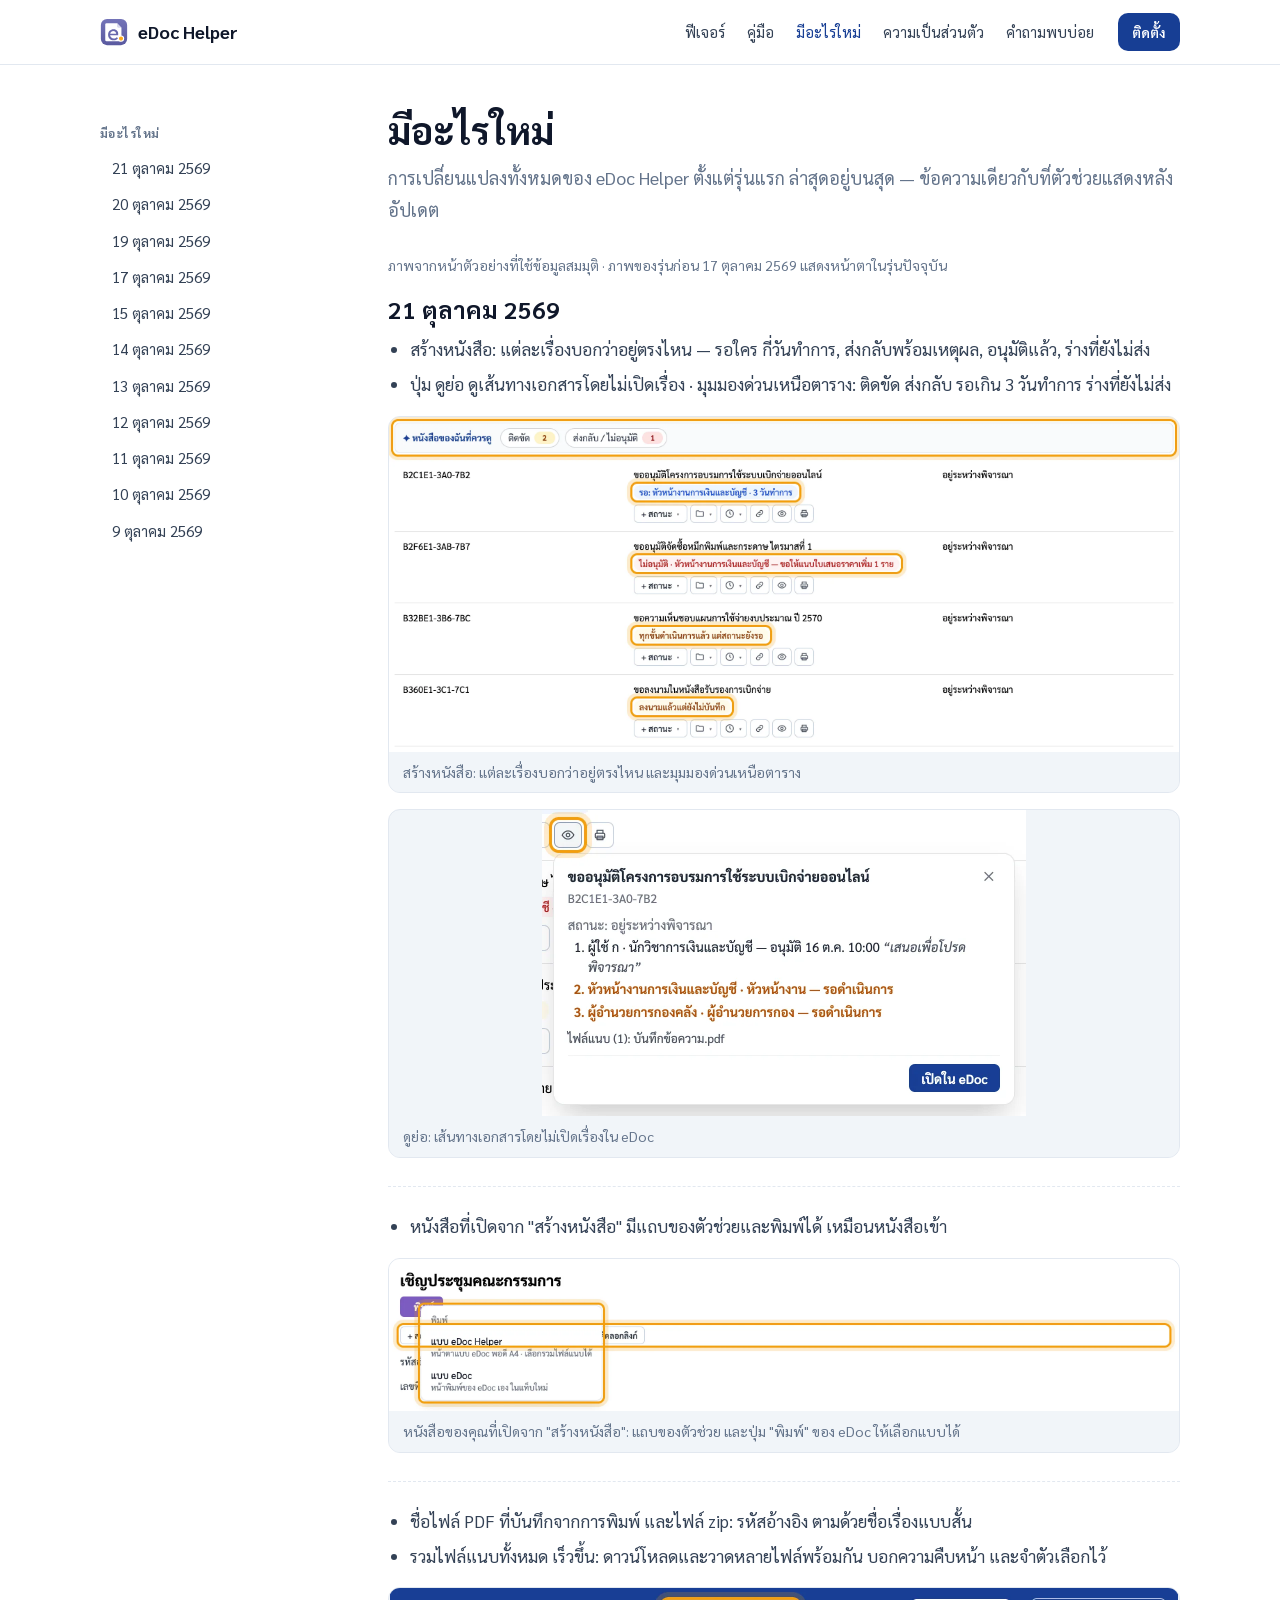
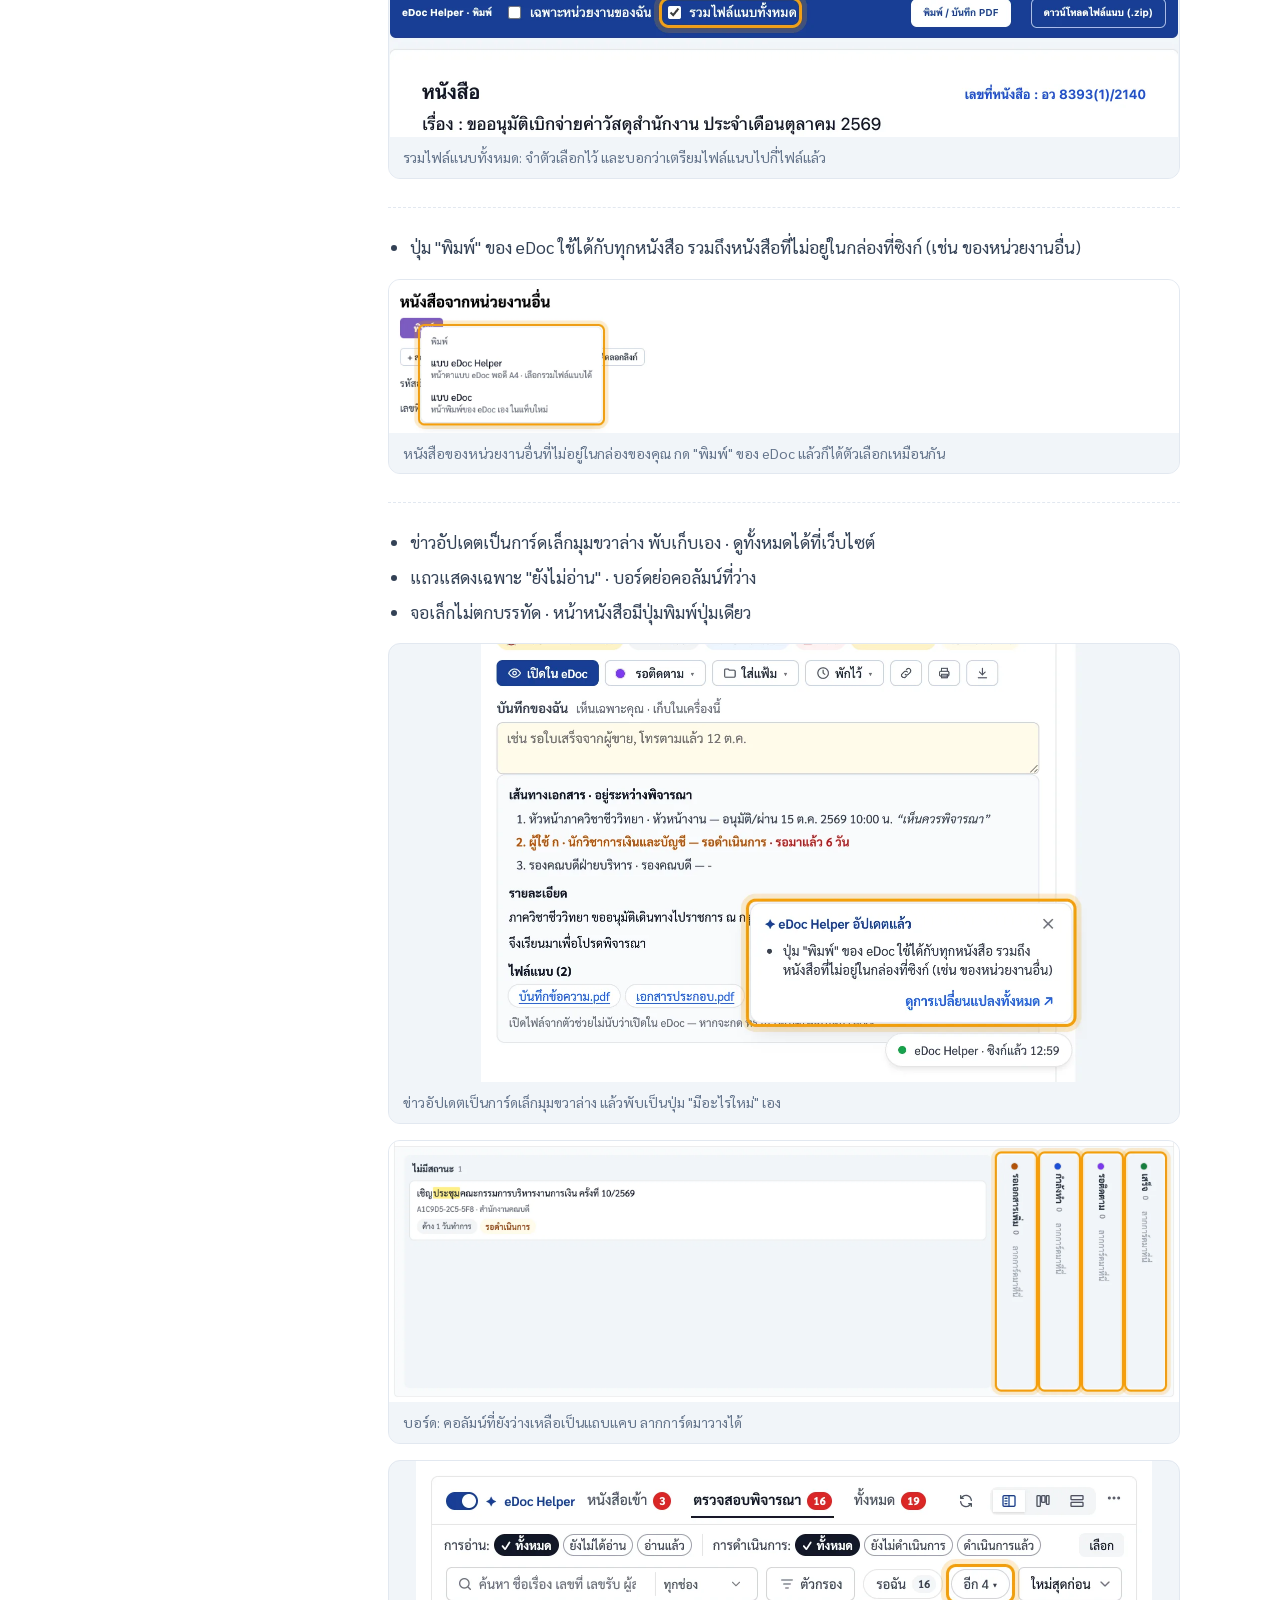
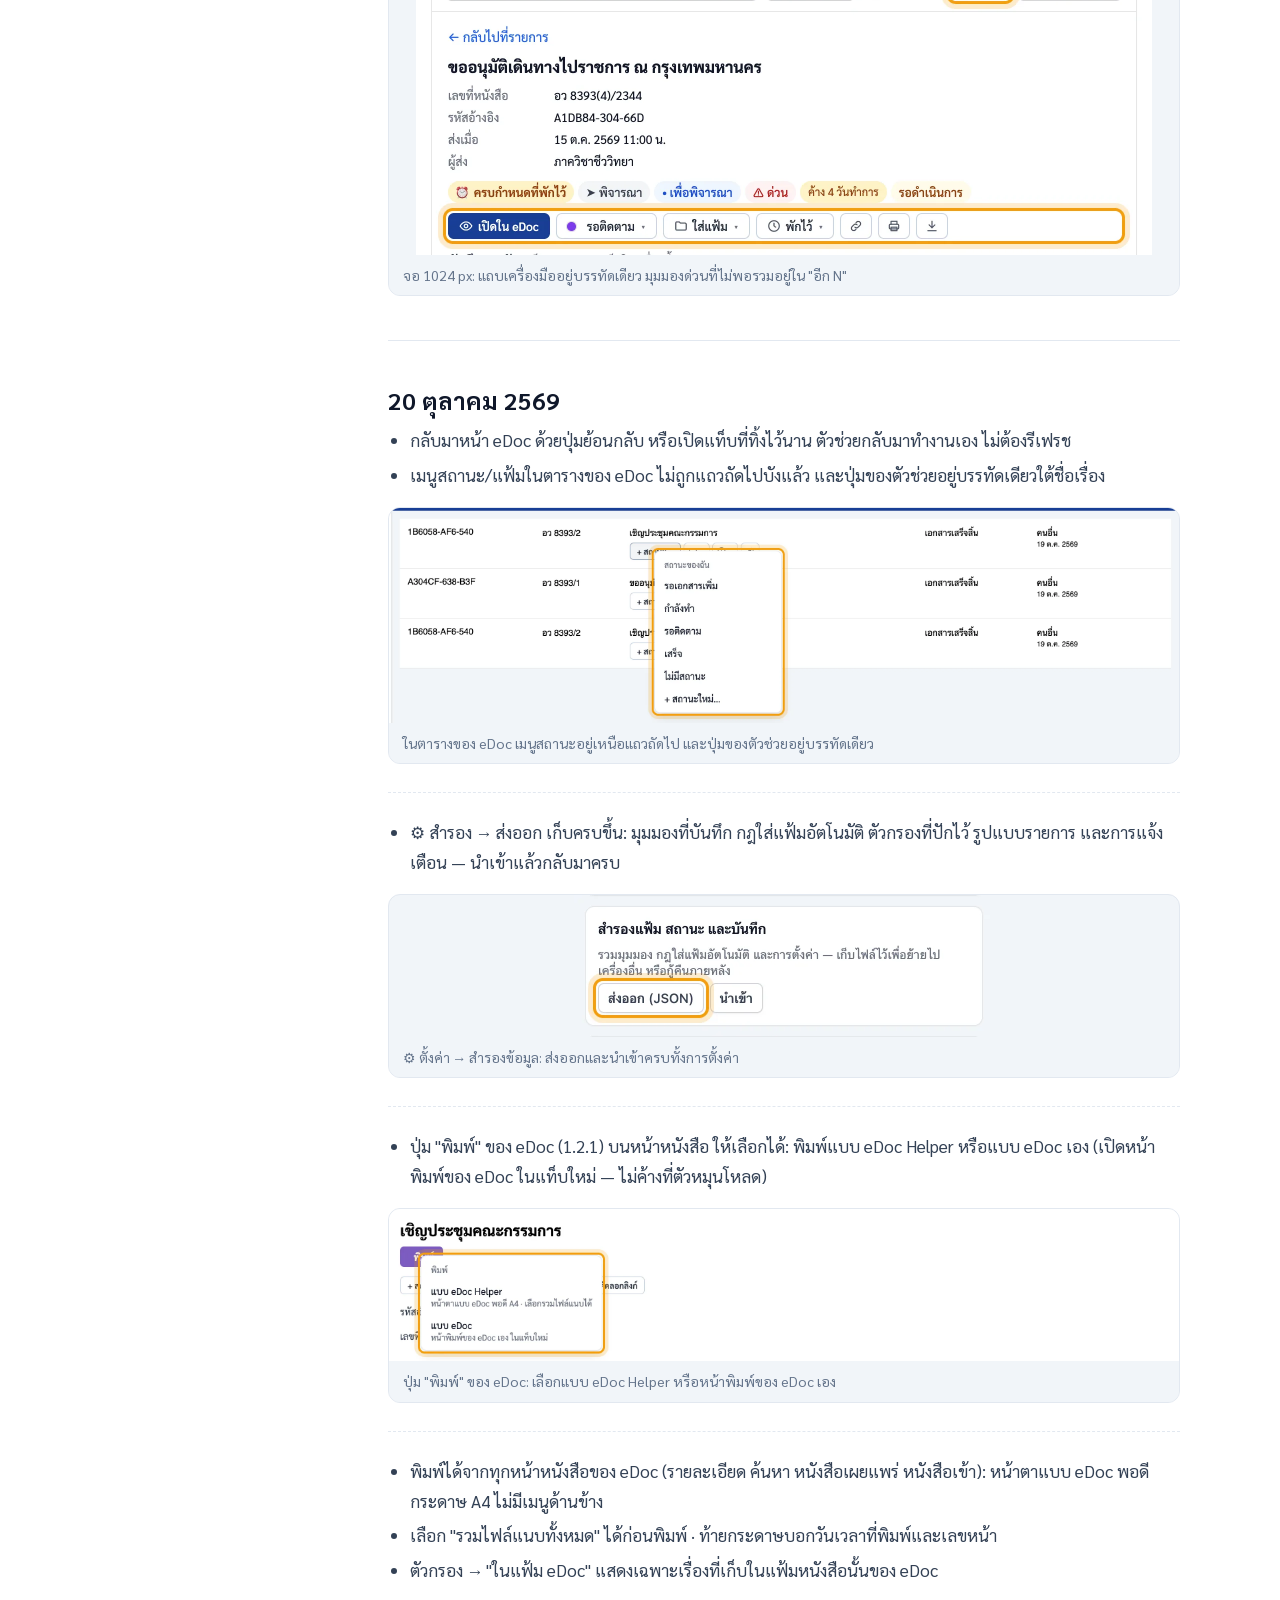
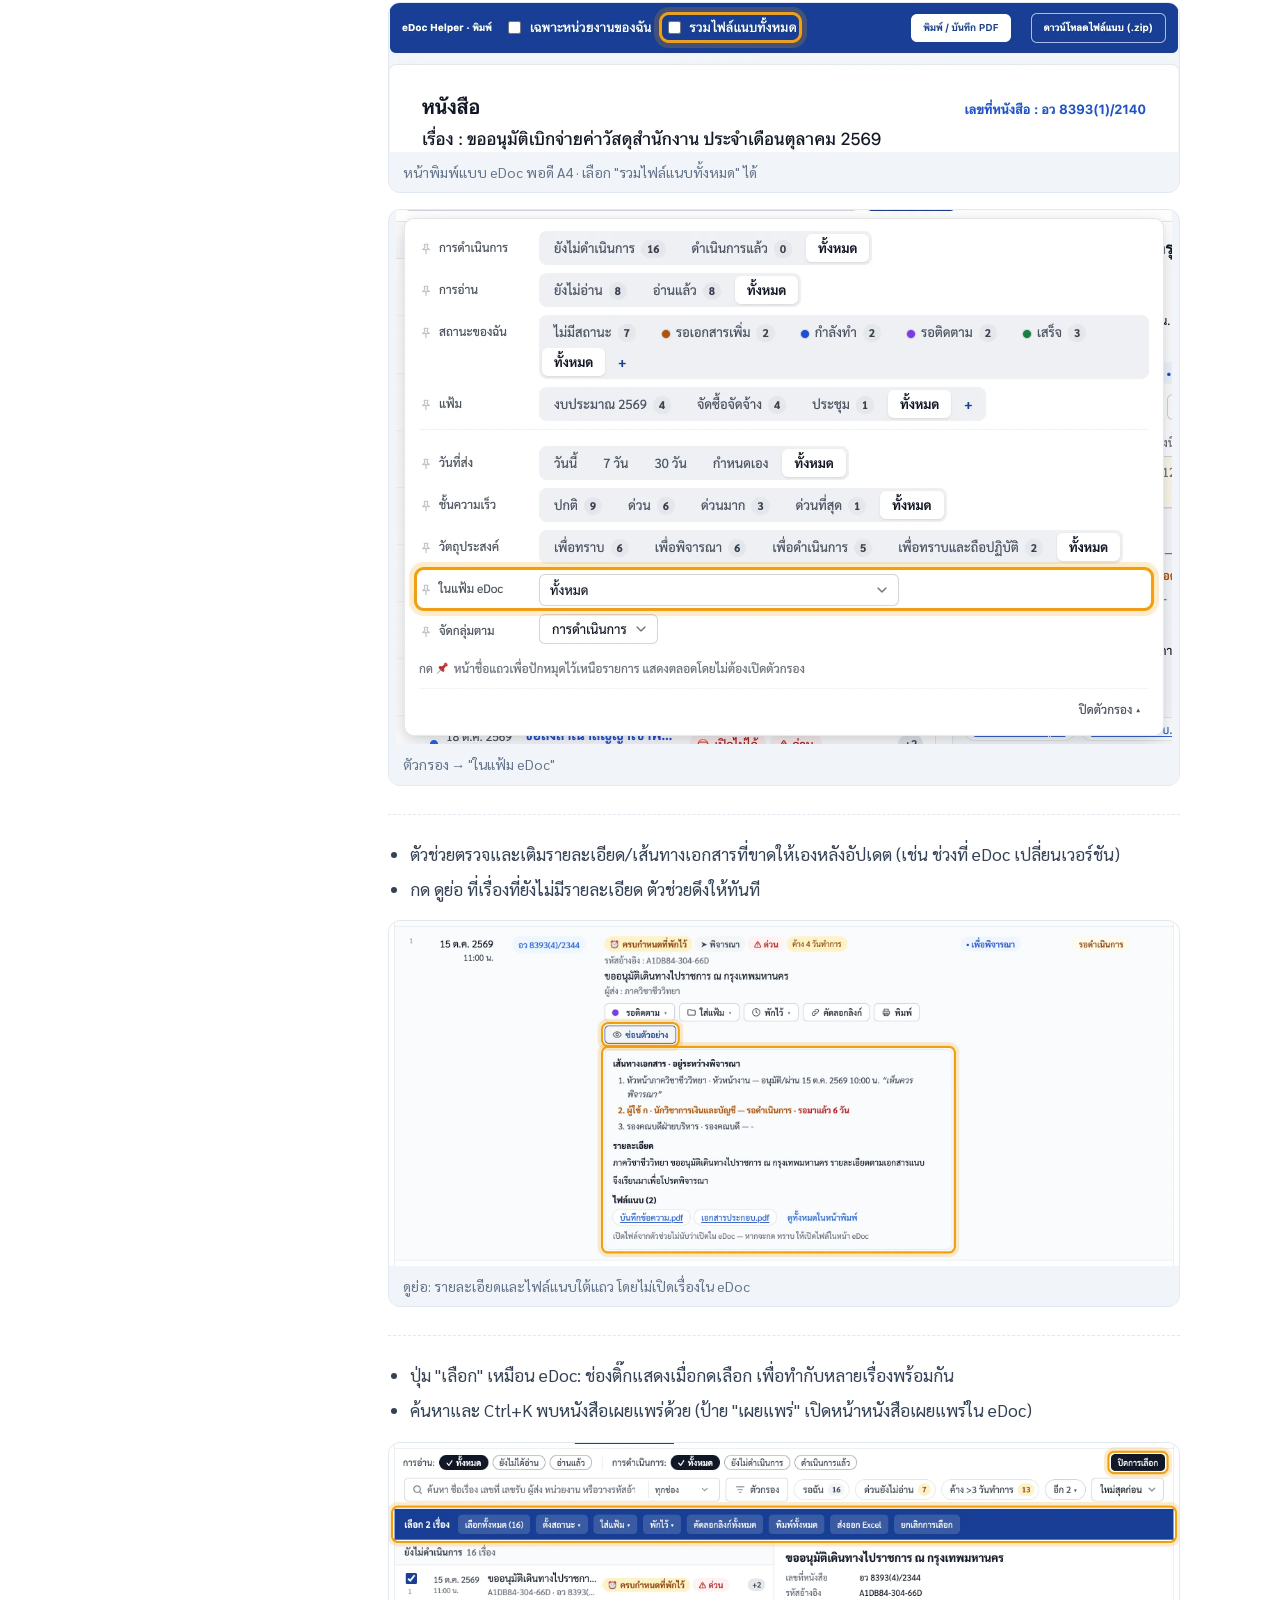
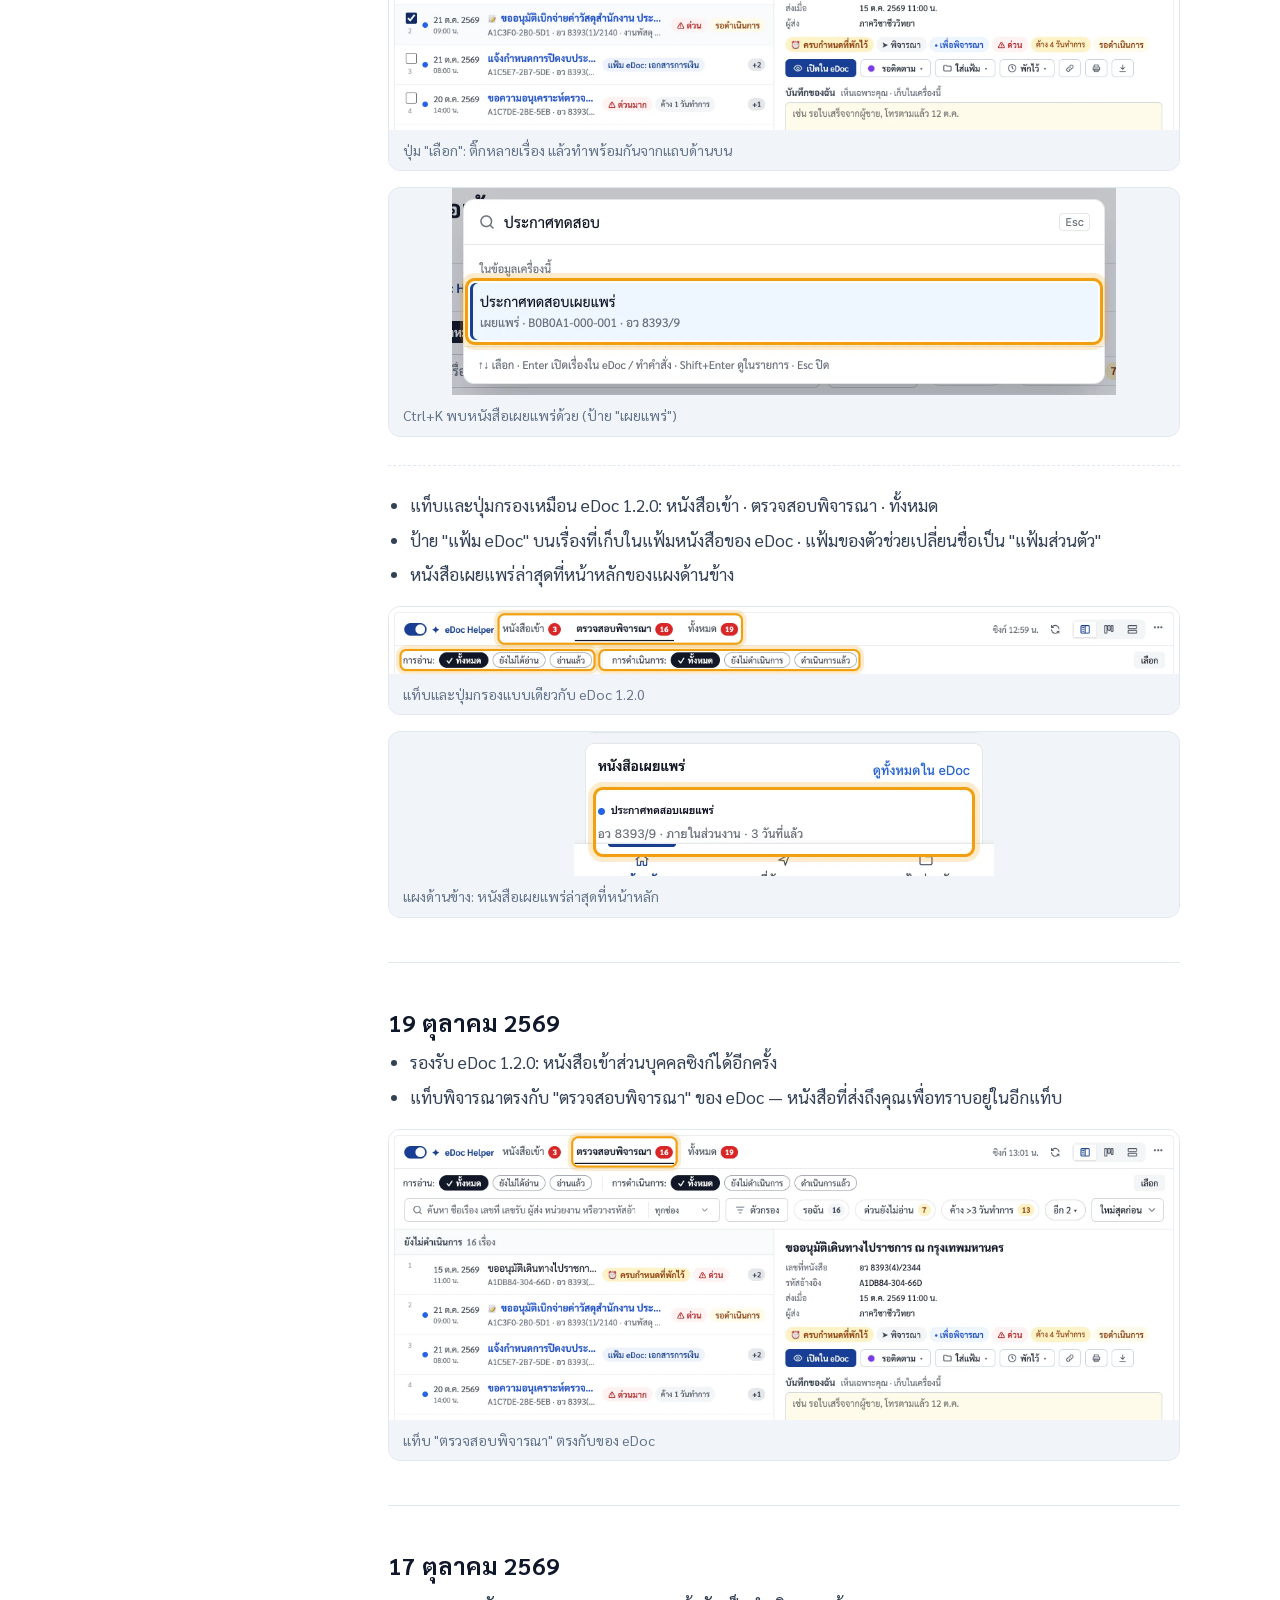
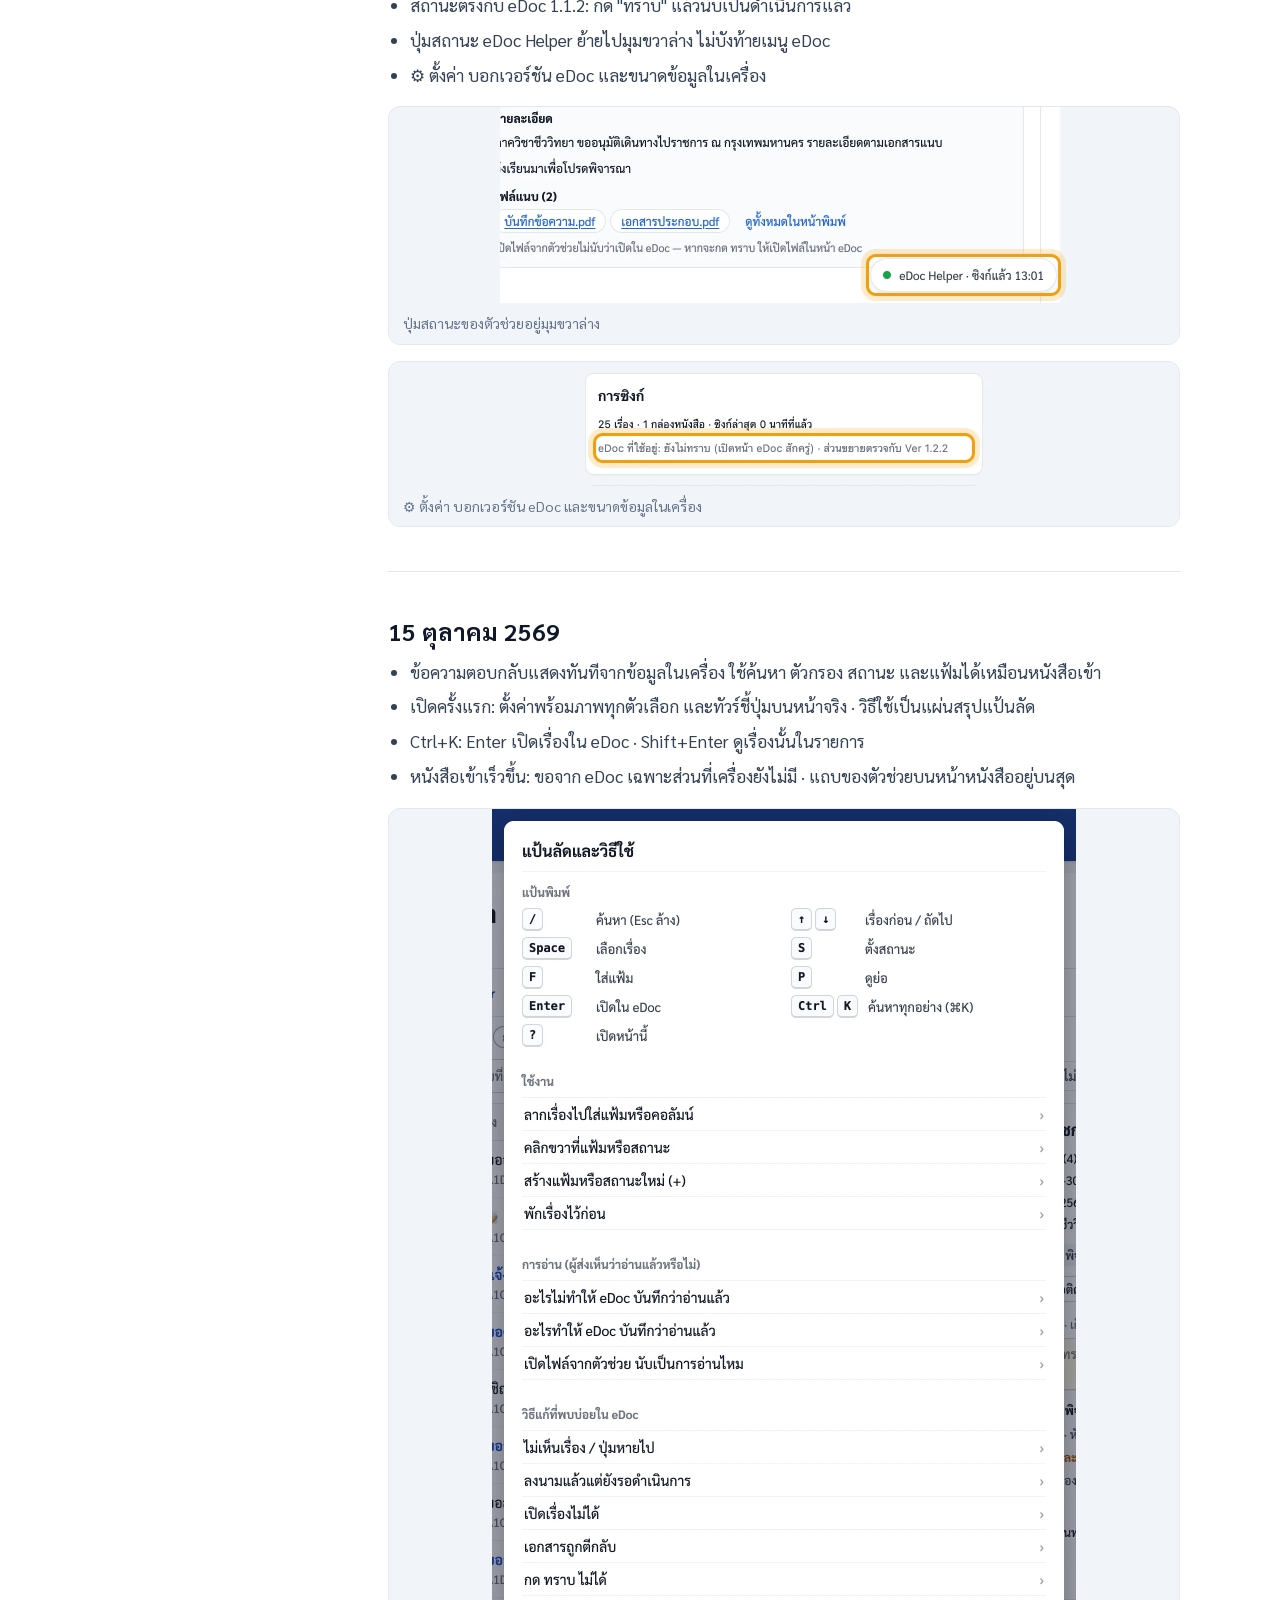
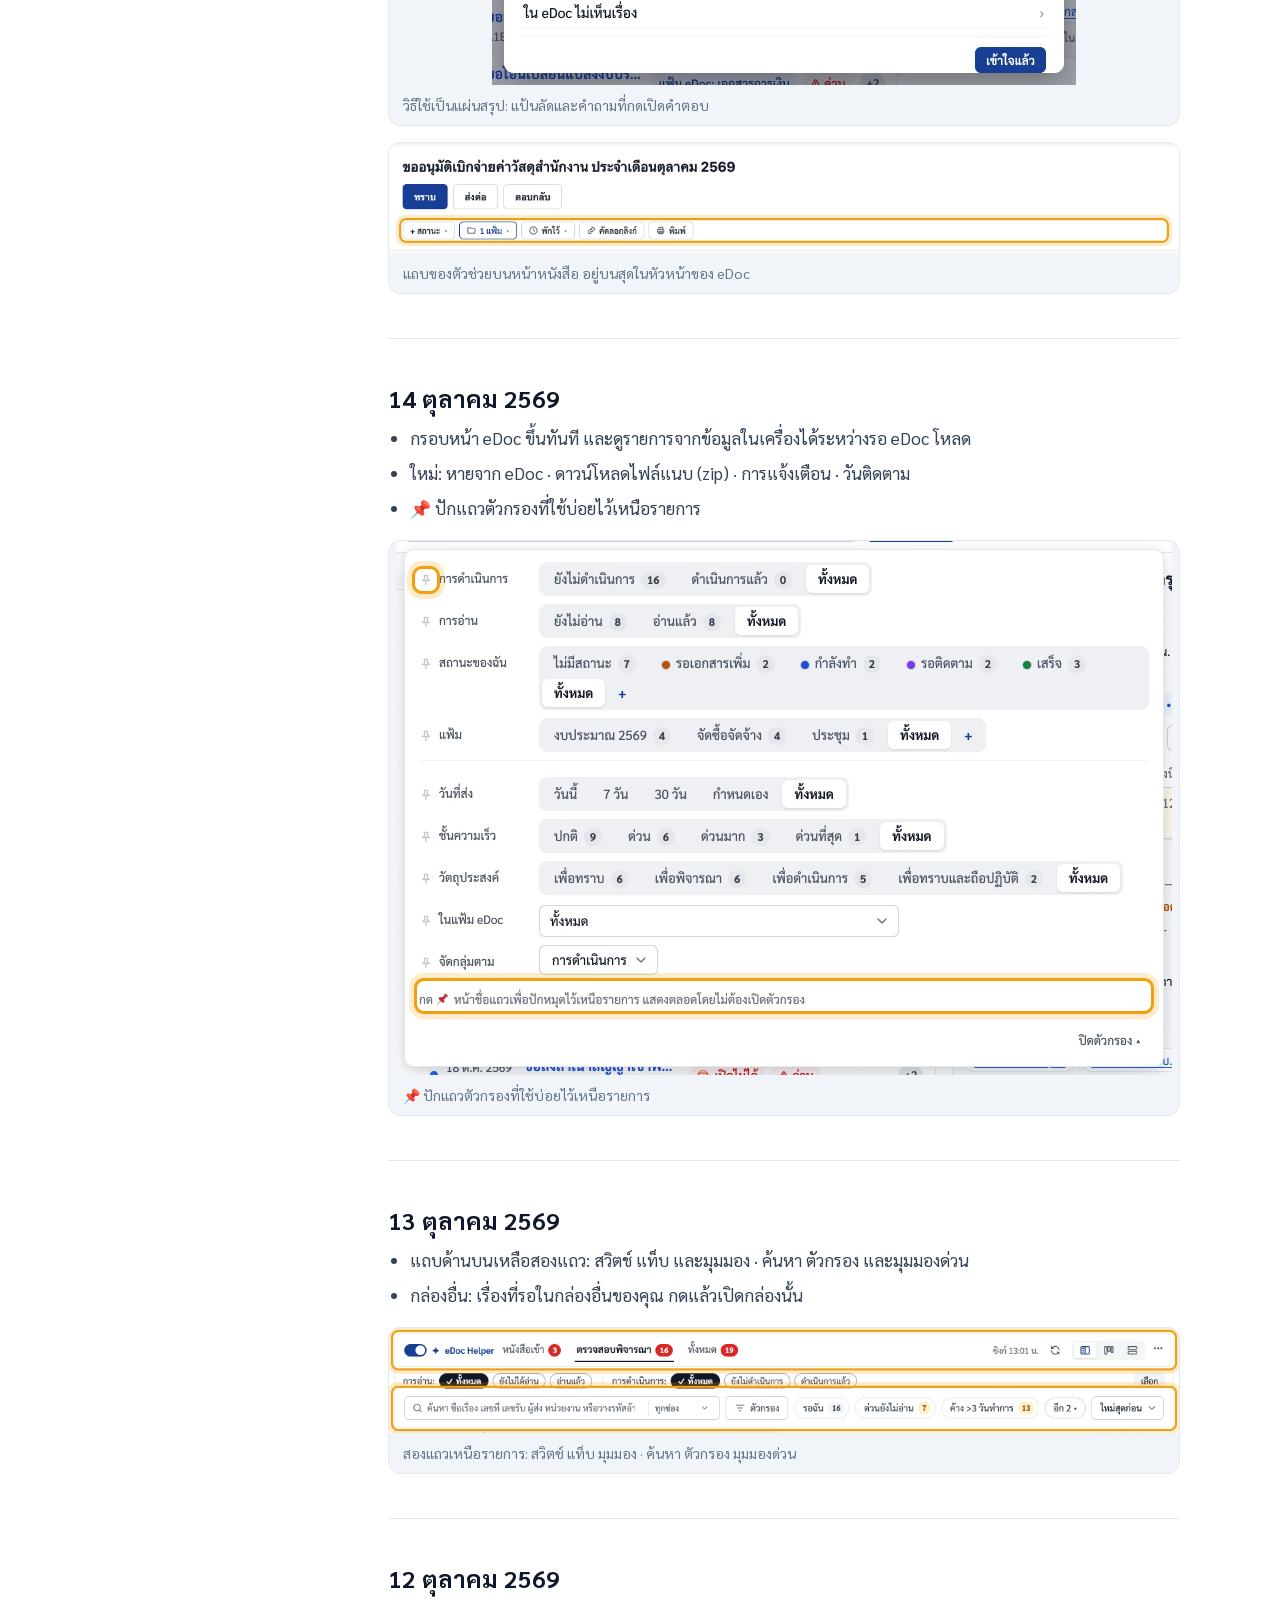
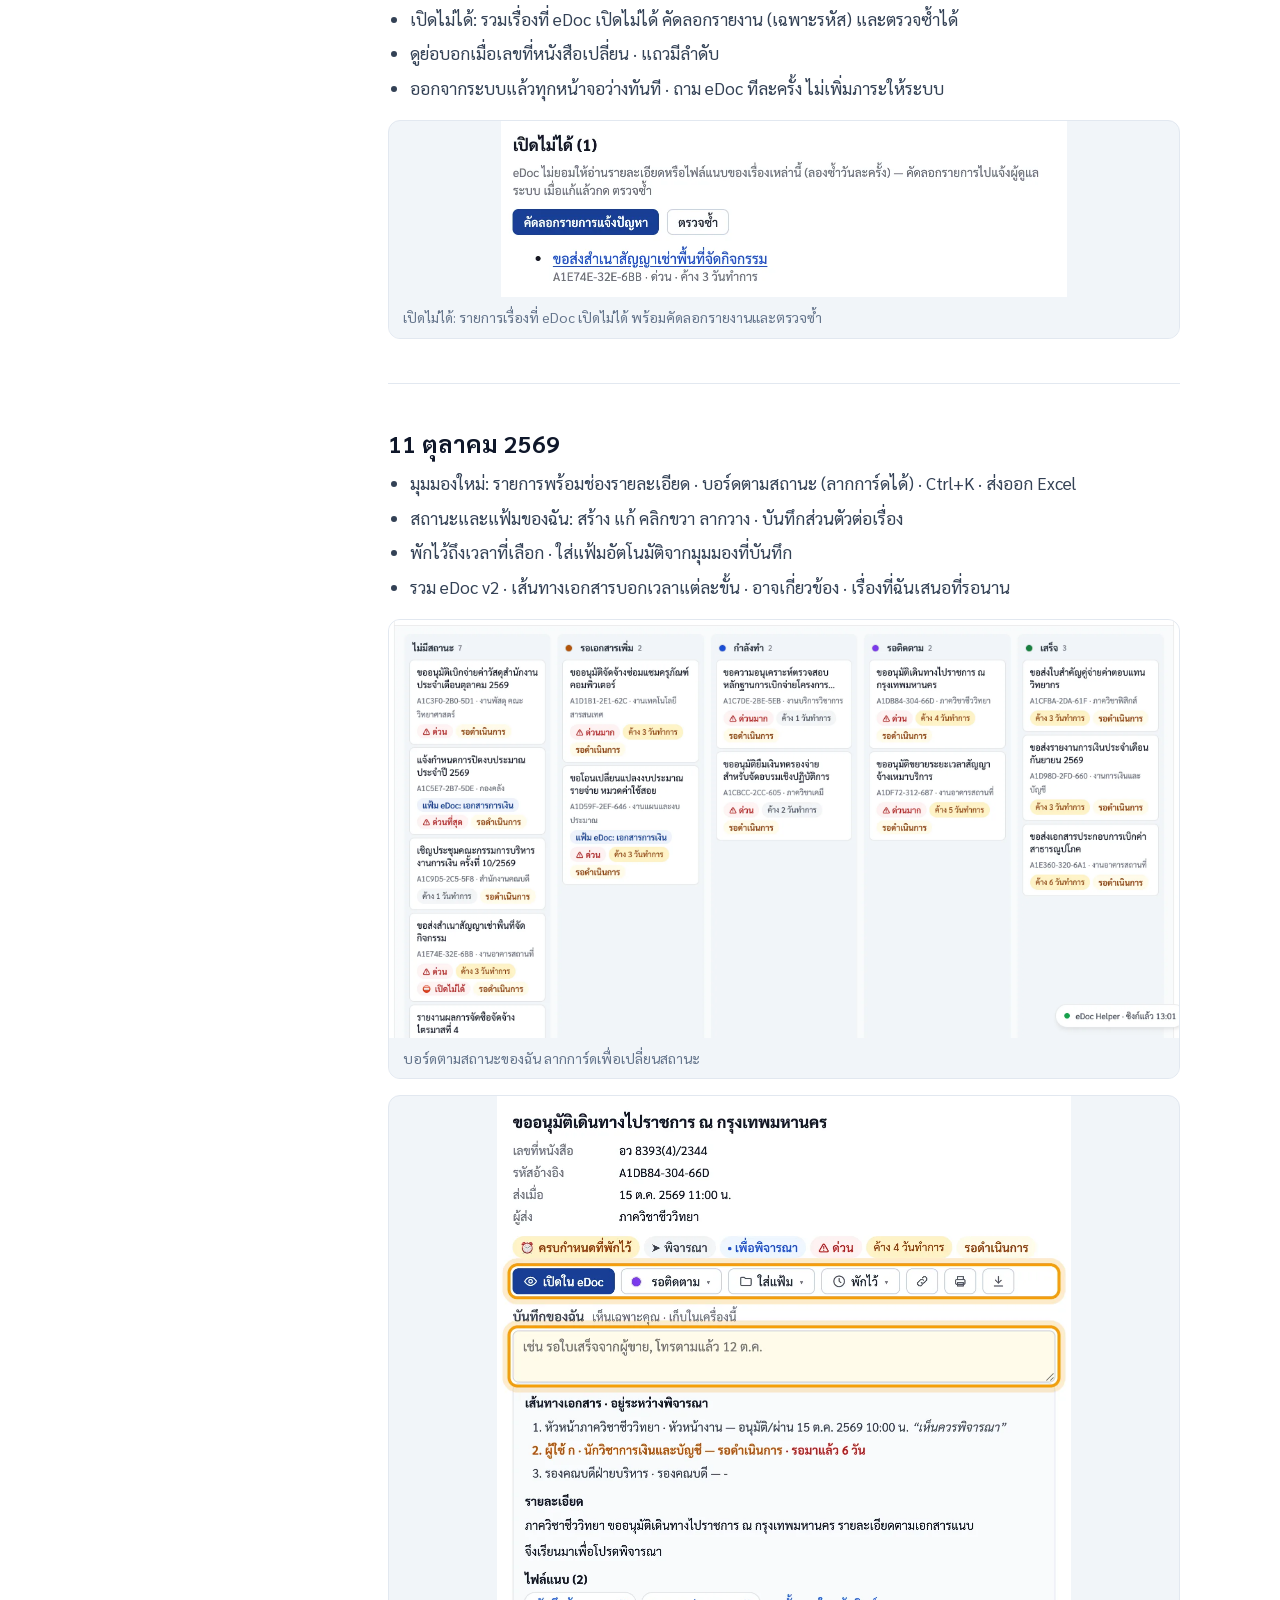
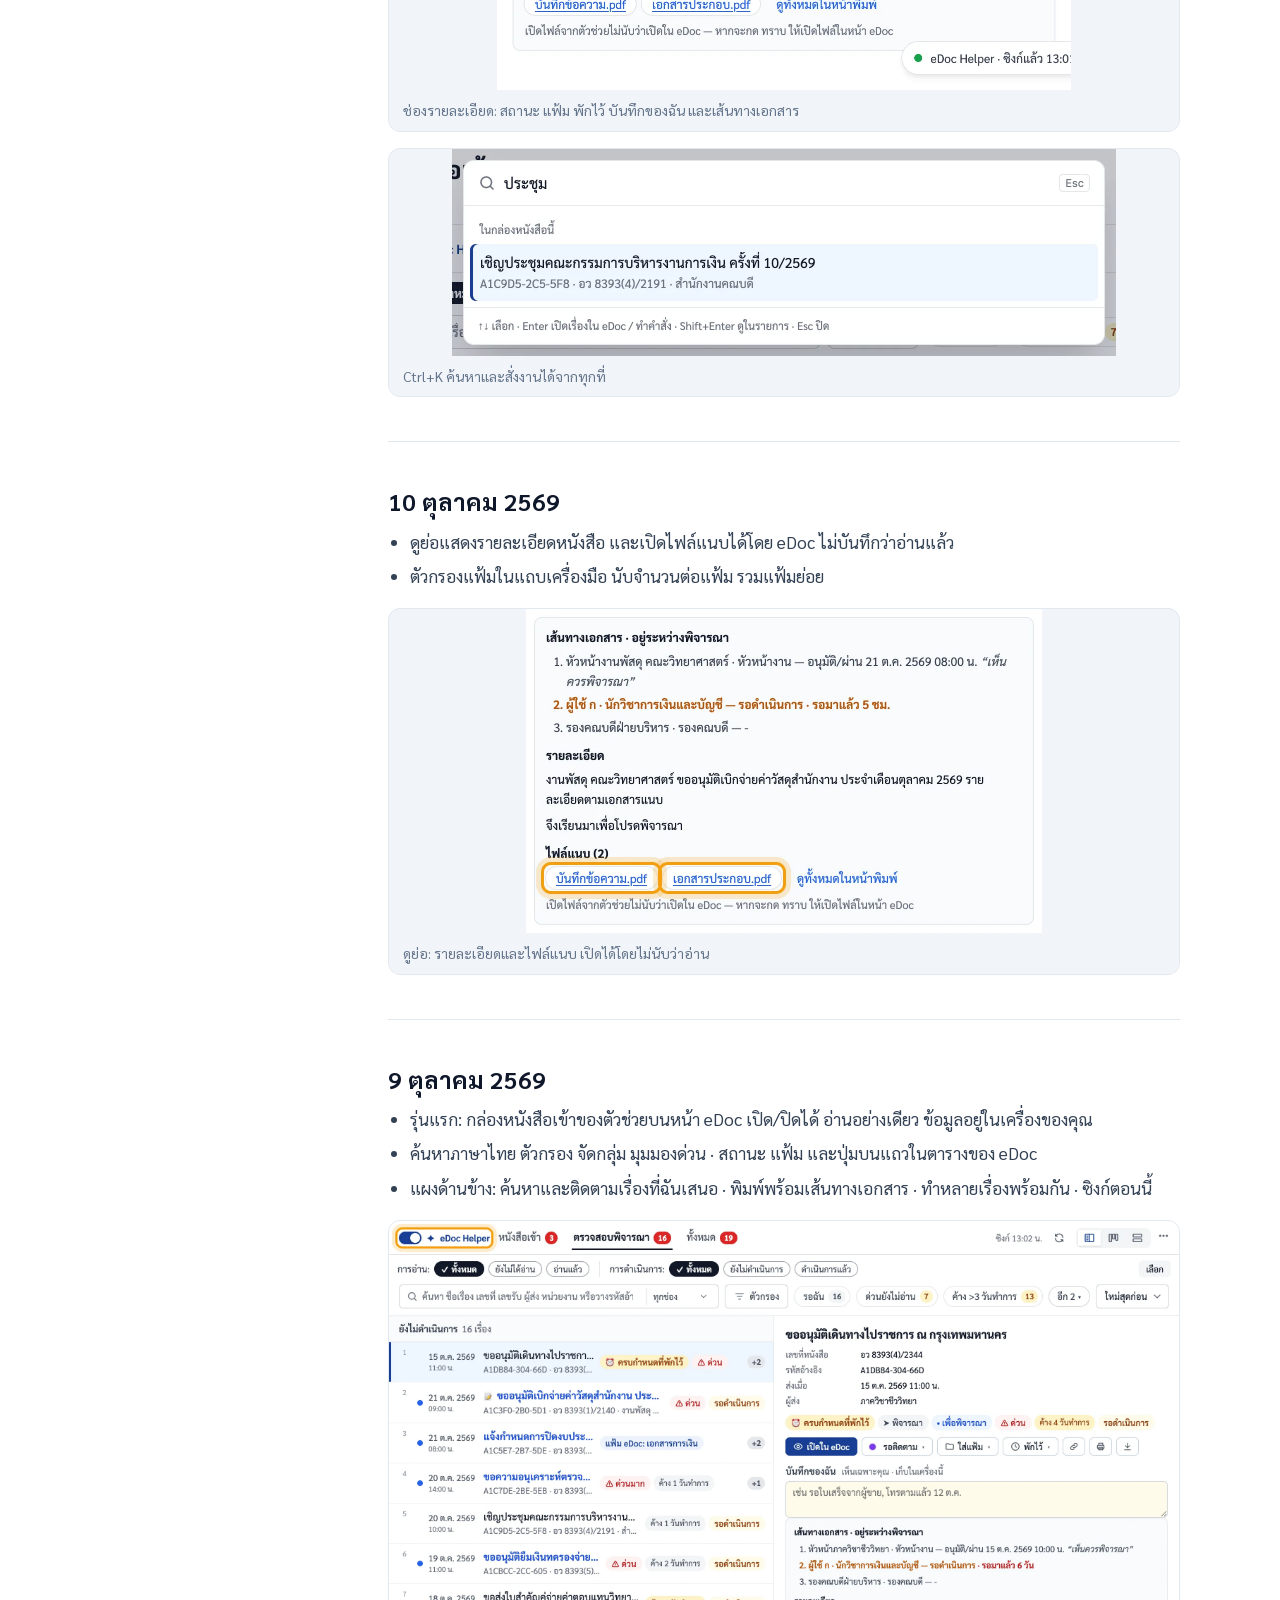
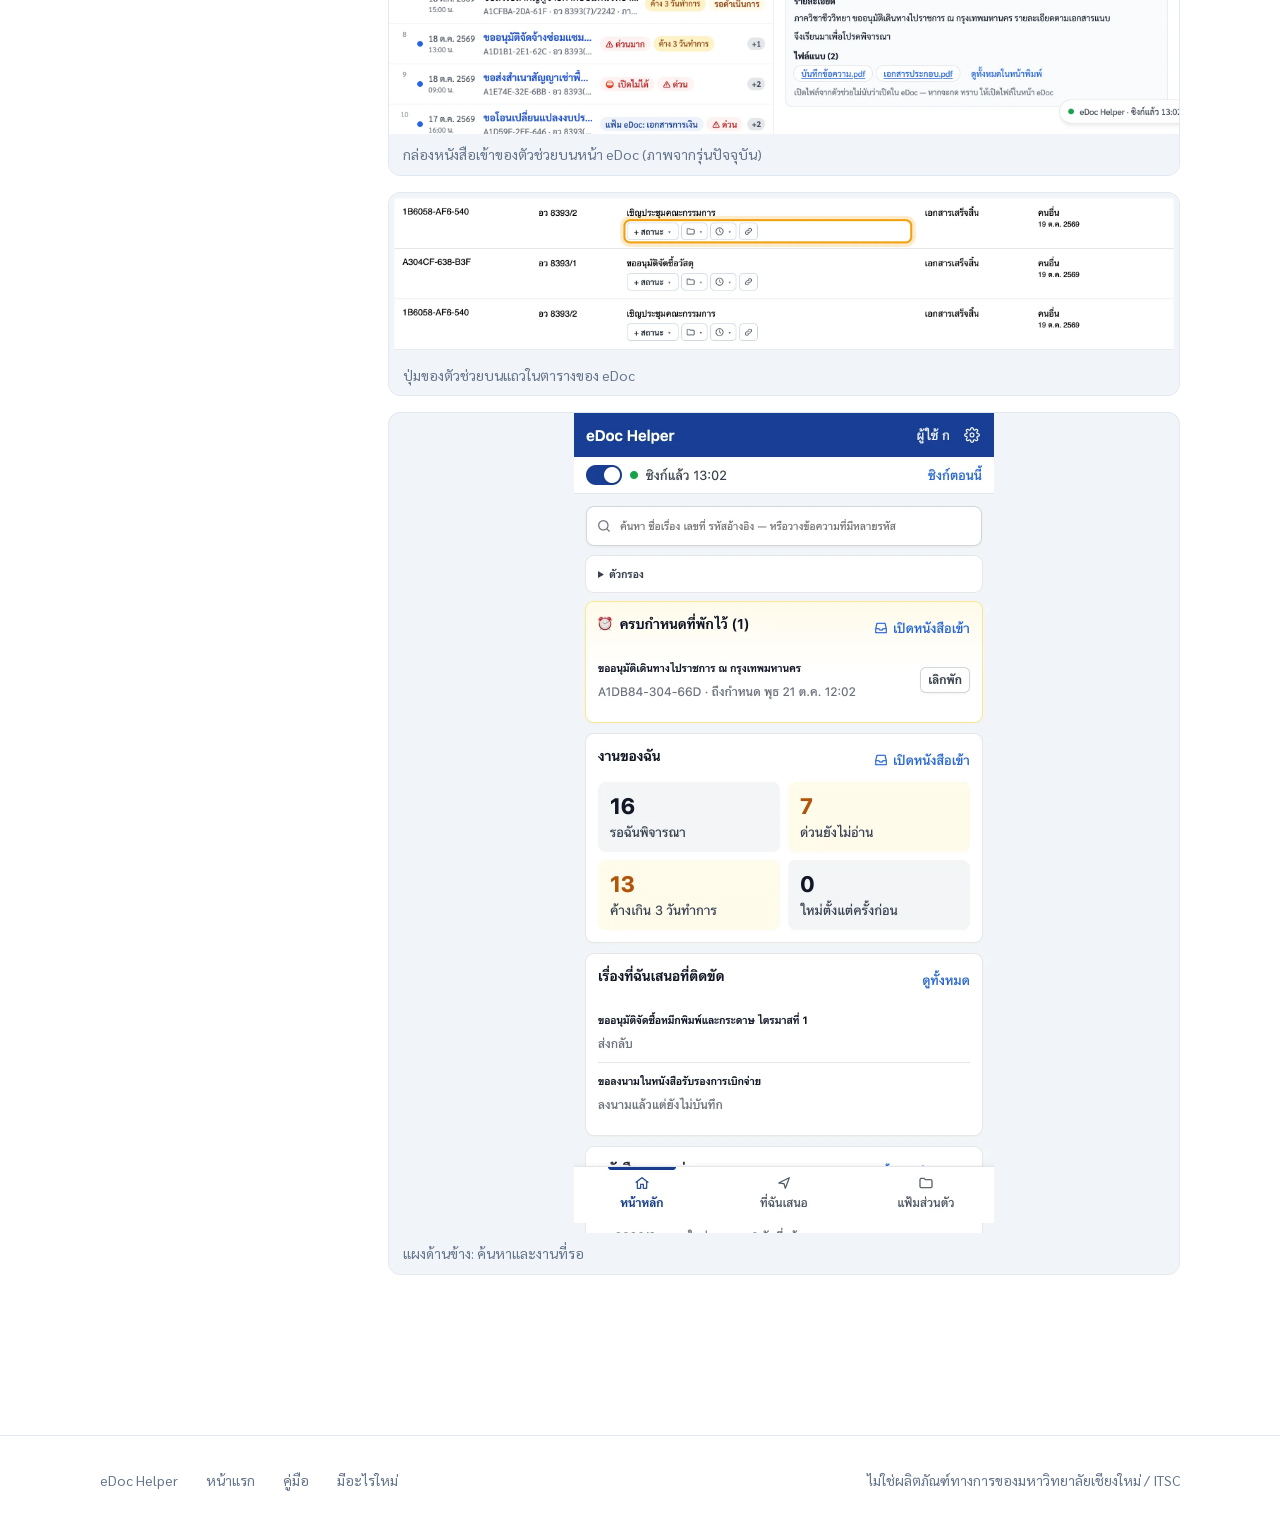
==== changes.html @ a837083a "feat(extension): สร้างหนังสือ — where each of my documents stands, ดูย่อ for its route, quick views " ====
<!doctype html>
<html lang="th">
<head>
<meta charset="utf-8">
<meta name="viewport" content="width=device-width, initial-scale=1">
<meta name="theme-color" content="#173e94">
<title>มีอะไรใหม่ — eDoc Helper</title>
<meta name="description" content="การเปลี่ยนแปลงทั้งหมดของ eDoc Helper ล่าสุดอยู่บนสุด">
<link rel="icon" href="img/icon.svg" type="image/svg+xml"><link rel="apple-touch-icon" href="img/icon.png">
<link rel="preconnect" href="https://fonts.googleapis.com"><link rel="preconnect" href="https://fonts.gstatic.com" crossorigin>
<link href="https://fonts.googleapis.com/css2?family=Sarabun:wght@400;600;700&display=swap" rel="stylesheet">
<link rel="stylesheet" href="style.css">
</head>
<body>
<!-- Generated by tools/site-changes.ts from src/shared/whats-new.ts — edit the notes there, not this file. -->
<header class="top"><div class="wrap">
  <a class="brand" href="index.html"><img src="img/icon.svg" alt="">eDoc Helper</a>
  <nav class="menu"><a href="index.html#features">ฟีเจอร์</a><a href="docs.html">คู่มือ</a><a href="changes.html" aria-current="page">มีอะไรใหม่</a><a href="privacy.html">ความเป็นส่วนตัว</a><a href="index.html#faq">คำถามพบบ่อย</a></nav>
  <a class="btn sm" href="index.html#install">ติดตั้ง</a>
</div></header>

<div class="wrap docs">
  <nav class="side" aria-label="สารบัญ">
    <div class="grp">มีอะไรใหม่</div>
    <a href="#d2026-10-21">21 ตุลาคม 2569</a>
    <a href="#d2026-10-20">20 ตุลาคม 2569</a>
    <a href="#d2026-10-19">19 ตุลาคม 2569</a>
    <a href="#d2026-10-17">17 ตุลาคม 2569</a>
    <a href="#d2026-10-15">15 ตุลาคม 2569</a>
    <a href="#d2026-10-14">14 ตุลาคม 2569</a>
    <a href="#d2026-10-13">13 ตุลาคม 2569</a>
    <a href="#d2026-10-12">12 ตุลาคม 2569</a>
    <a href="#d2026-10-11">11 ตุลาคม 2569</a>
    <a href="#d2026-10-10">10 ตุลาคม 2569</a>
    <a href="#d2026-10-09">9 ตุลาคม 2569</a>
  </nav>

  <article class="doc">
    <h1>มีอะไรใหม่</h1>
    <p class="lead">การเปลี่ยนแปลงทั้งหมดของ eDoc Helper ตั้งแต่รุ่นแรก ล่าสุดอยู่บนสุด — ข้อความเดียวกับที่ตัวช่วยแสดงหลังอัปเดต</p>
    <p class="note">ภาพจากหน้าตัวอย่างที่ใช้ข้อมูลสมมุติ · ภาพของรุ่นก่อน 17 ตุลาคม 2569 แสดงหน้าตาในรุ่นปัจจุบัน</p>

    <section id="d2026-10-21">
      <h2>21 ตุลาคม 2569</h2>
      <div class="rel" id="n2026-10-21e">
      <ul>
        <li data-note="2026-10-21e">สร้างหนังสือ: แต่ละเรื่องบอกว่าอยู่ตรงไหน — รอใคร กี่วันทำการ, ส่งกลับพร้อมเหตุผล, อนุมัติแล้ว, ร่างที่ยังไม่ส่ง</li>
        <li data-note="2026-10-21e">ปุ่ม ดูย่อ ดูเส้นทางเอกสารโดยไม่เปิดเรื่อง · มุมมองด่วนเหนือตาราง: ติดขัด ส่งกลับ รอเกิน 3 วันทำการ ร่างที่ยังไม่ส่ง</li>
      </ul>
        <figure class="chg"><img src="img/changes/2026-10-21e-1.webp" alt="สร้างหนังสือ: แต่ละเรื่องบอกว่าอยู่ตรงไหน และมุมมองด่วนเหนือตาราง" loading="lazy" width="1136" height="482"><figcaption>สร้างหนังสือ: แต่ละเรื่องบอกว่าอยู่ตรงไหน และมุมมองด่วนเหนือตาราง</figcaption></figure>
        <figure class="chg"><img src="img/changes/2026-10-21e-2.webp" alt="ดูย่อ: เส้นทางเอกสารโดยไม่เปิดเรื่องใน eDoc" loading="lazy" width="484" height="307"><figcaption>ดูย่อ: เส้นทางเอกสารโดยไม่เปิดเรื่องใน eDoc</figcaption></figure>
      </div>
      <div class="rel" id="n2026-10-21d">
      <ul>
        <li data-note="2026-10-21d">หนังสือที่เปิดจาก &quot;สร้างหนังสือ&quot; มีแถบของตัวช่วยและพิมพ์ได้ เหมือนหนังสือเข้า</li>
      </ul>
        <figure class="chg"><img src="img/changes/2026-10-21d-1.webp" alt="หนังสือของคุณที่เปิดจาก &quot;สร้างหนังสือ&quot;: แถบของตัวช่วย และปุ่ม &quot;พิมพ์&quot; ของ eDoc ให้เลือกแบบได้" loading="lazy" width="1152" height="223"><figcaption>หนังสือของคุณที่เปิดจาก &quot;สร้างหนังสือ&quot;: แถบของตัวช่วย และปุ่ม &quot;พิมพ์&quot; ของ eDoc ให้เลือกแบบได้</figcaption></figure>
      </div>
      <div class="rel" id="n2026-10-21c">
      <ul>
        <li data-note="2026-10-21c">ชื่อไฟล์ PDF ที่บันทึกจากการพิมพ์ และไฟล์ zip: รหัสอ้างอิง ตามด้วยชื่อเรื่องแบบสั้น</li>
        <li data-note="2026-10-21c">รวมไฟล์แนบทั้งหมด เร็วขึ้น: ดาวน์โหลดและวาดหลายไฟล์พร้อมกัน บอกความคืบหน้า และจำตัวเลือกไว้</li>
      </ul>
        <figure class="chg"><img src="img/changes/2026-10-21c-1.webp" alt="รวมไฟล์แนบทั้งหมด: จำตัวเลือกไว้ และบอกว่าเตรียมไฟล์แนบไปกี่ไฟล์แล้ว" loading="lazy" width="788" height="149"><figcaption>รวมไฟล์แนบทั้งหมด: จำตัวเลือกไว้ และบอกว่าเตรียมไฟล์แนบไปกี่ไฟล์แล้ว</figcaption></figure>
      </div>
      <div class="rel" id="n2026-10-21b">
      <ul>
        <li data-note="2026-10-21b">ปุ่ม &quot;พิมพ์&quot; ของ eDoc ใช้ได้กับทุกหนังสือ รวมถึงหนังสือที่ไม่อยู่ในกล่องที่ซิงก์ (เช่น ของหน่วยงานอื่น)</li>
      </ul>
        <figure class="chg"><img src="img/changes/2026-10-21b-1.webp" alt="หนังสือของหน่วยงานอื่นที่ไม่อยู่ในกล่องของคุณ กด &quot;พิมพ์&quot; ของ eDoc แล้วก็ได้ตัวเลือกเหมือนกัน" loading="lazy" width="1152" height="223"><figcaption>หนังสือของหน่วยงานอื่นที่ไม่อยู่ในกล่องของคุณ กด &quot;พิมพ์&quot; ของ eDoc แล้วก็ได้ตัวเลือกเหมือนกัน</figcaption></figure>
      </div>
      <div class="rel" id="n2026-10-21">
      <ul>
        <li data-note="2026-10-21">ข่าวอัปเดตเป็นการ์ดเล็กมุมขวาล่าง พับเก็บเอง · ดูทั้งหมดได้ที่เว็บไซต์</li>
        <li data-note="2026-10-21">แถวแสดงเฉพาะ &quot;ยังไม่อ่าน&quot; · บอร์ดย่อคอลัมน์ที่ว่าง</li>
        <li data-note="2026-10-21">จอเล็กไม่ตกบรรทัด · หน้าหนังสือมีปุ่มพิมพ์ปุ่มเดียว</li>
      </ul>
        <figure class="chg"><img src="img/changes/2026-10-21-1.webp" alt="ข่าวอัปเดตเป็นการ์ดเล็กมุมขวาล่าง แล้วพับเป็นปุ่ม &quot;มีอะไรใหม่&quot; เอง" loading="lazy" width="606" height="437"><figcaption>ข่าวอัปเดตเป็นการ์ดเล็กมุมขวาล่าง แล้วพับเป็นปุ่ม &quot;มีอะไรใหม่&quot; เอง</figcaption></figure>
        <figure class="chg"><img src="img/changes/2026-10-21-2.webp" alt="บอร์ด: คอลัมน์ที่ยังว่างเหลือเป็นแถบแคบ ลากการ์ดมาวางได้" loading="lazy" width="1136" height="376"><figcaption>บอร์ด: คอลัมน์ที่ยังว่างเหลือเป็นแถบแคบ ลากการ์ดมาวางได้</figcaption></figure>
        <figure class="chg"><img src="img/changes/2026-10-21-3.webp" alt="จอ 1024 px: แถบเครื่องมืออยู่บรรทัดเดียว มุมมองด่วนที่ไม่พอรวมอยู่ใน &quot;อีก N&quot;" loading="lazy" width="736" height="394"><figcaption>จอ 1024 px: แถบเครื่องมืออยู่บรรทัดเดียว มุมมองด่วนที่ไม่พอรวมอยู่ใน &quot;อีก N&quot;</figcaption></figure>
      </div>
    </section>

    <section id="d2026-10-20">
      <h2>20 ตุลาคม 2569</h2>
      <div class="rel" id="n2026-10-20g">
      <ul>
        <li data-note="2026-10-20g">กลับมาหน้า eDoc ด้วยปุ่มย้อนกลับ หรือเปิดแท็บที่ทิ้งไว้นาน ตัวช่วยกลับมาทำงานเอง ไม่ต้องรีเฟรช</li>
        <li data-note="2026-10-20g">เมนูสถานะ/แฟ้มในตารางของ eDoc ไม่ถูกแถวถัดไปบังแล้ว และปุ่มของตัวช่วยอยู่บรรทัดเดียวใต้ชื่อเรื่อง</li>
      </ul>
        <figure class="chg"><img src="img/changes/2026-10-20g-1.webp" alt="ในตารางของ eDoc เมนูสถานะอยู่เหนือแถวถัดไป และปุ่มของตัวช่วยอยู่บรรทัดเดียว" loading="lazy" width="1188" height="323"><figcaption>ในตารางของ eDoc เมนูสถานะอยู่เหนือแถวถัดไป และปุ่มของตัวช่วยอยู่บรรทัดเดียว</figcaption></figure>
      </div>
      <div class="rel" id="n2026-10-20f">
      <ul>
        <li data-note="2026-10-20f">⚙ สำรอง → ส่งออก เก็บครบขึ้น: มุมมองที่บันทึก กฎใส่แฟ้มอัตโนมัติ ตัวกรองที่ปักไว้ รูปแบบรายการ และการแจ้งเตือน — นำเข้าแล้วกลับมาครบ</li>
      </ul>
        <figure class="chg"><img src="img/changes/2026-10-20f-1.webp" alt="⚙ ตั้งค่า → สำรองข้อมูล: ส่งออกและนำเข้าครบทั้งการตั้งค่า" loading="lazy" width="420" height="142"><figcaption>⚙ ตั้งค่า → สำรองข้อมูล: ส่งออกและนำเข้าครบทั้งการตั้งค่า</figcaption></figure>
      </div>
      <div class="rel" id="n2026-10-20e">
      <ul>
        <li data-note="2026-10-20e">ปุ่ม &quot;พิมพ์&quot; ของ eDoc (1.2.1) บนหน้าหนังสือ ให้เลือกได้: พิมพ์แบบ eDoc Helper หรือแบบ eDoc เอง (เปิดหน้าพิมพ์ของ eDoc ในแท็บใหม่ — ไม่ค้างที่ตัวหมุนโหลด)</li>
      </ul>
        <figure class="chg"><img src="img/changes/2026-10-20e-1.webp" alt="ปุ่ม &quot;พิมพ์&quot; ของ eDoc: เลือกแบบ eDoc Helper หรือหน้าพิมพ์ของ eDoc เอง" loading="lazy" width="1152" height="223"><figcaption>ปุ่ม &quot;พิมพ์&quot; ของ eDoc: เลือกแบบ eDoc Helper หรือหน้าพิมพ์ของ eDoc เอง</figcaption></figure>
      </div>
      <div class="rel" id="n2026-10-20d">
      <ul>
        <li data-note="2026-10-20d">พิมพ์ได้จากทุกหน้าหนังสือของ eDoc (รายละเอียด ค้นหา หนังสือเผยแพร่ หนังสือเข้า): หน้าตาแบบ eDoc พอดีกระดาษ A4 ไม่มีเมนูด้านข้าง</li>
        <li data-note="2026-10-20d">เลือก &quot;รวมไฟล์แนบทั้งหมด&quot; ได้ก่อนพิมพ์ · ท้ายกระดาษบอกวันเวลาที่พิมพ์และเลขหน้า</li>
        <li data-note="2026-10-20d">ตัวกรอง → &quot;ในแฟ้ม eDoc&quot; แสดงเฉพาะเรื่องที่เก็บในแฟ้มหนังสือนั้นของ eDoc</li>
      </ul>
        <figure class="chg"><img src="img/changes/2026-10-20d-1.webp" alt="หน้าพิมพ์แบบ eDoc พอดี A4 · เลือก &quot;รวมไฟล์แนบทั้งหมด&quot; ได้" loading="lazy" width="788" height="149"><figcaption>หน้าพิมพ์แบบ eDoc พอดี A4 · เลือก &quot;รวมไฟล์แนบทั้งหมด&quot; ได้</figcaption></figure>
        <figure class="chg"><img src="img/changes/2026-10-20d-2.webp" alt="ตัวกรอง → &quot;ในแฟ้ม eDoc&quot;" loading="lazy" width="776" height="534"><figcaption>ตัวกรอง → &quot;ในแฟ้ม eDoc&quot;</figcaption></figure>
      </div>
      <div class="rel" id="n2026-10-20c">
      <ul>
        <li data-note="2026-10-20c">ตัวช่วยตรวจและเติมรายละเอียด/เส้นทางเอกสารที่ขาดให้เองหลังอัปเดต (เช่น ช่วงที่ eDoc เปลี่ยนเวอร์ชัน)</li>
        <li data-note="2026-10-20c">กด ดูย่อ ที่เรื่องที่ยังไม่มีรายละเอียด ตัวช่วยดึงให้ทันที</li>
      </ul>
        <figure class="chg"><img src="img/changes/2026-10-20c-1.webp" alt="ดูย่อ: รายละเอียดและไฟล์แนบใต้แถว โดยไม่เปิดเรื่องใน eDoc" loading="lazy" width="1136" height="495"><figcaption>ดูย่อ: รายละเอียดและไฟล์แนบใต้แถว โดยไม่เปิดเรื่องใน eDoc</figcaption></figure>
      </div>
      <div class="rel" id="n2026-10-20b">
      <ul>
        <li data-note="2026-10-20b">ปุ่ม &quot;เลือก&quot; เหมือน eDoc: ช่องติ๊กแสดงเมื่อกดเลือก เพื่อทำกับหลายเรื่องพร้อมกัน</li>
        <li data-note="2026-10-20b">ค้นหาและ Ctrl+K พบหนังสือเผยแพร่ด้วย (ป้าย &quot;เผยแพร่&quot; เปิดหน้าหนังสือเผยแพร่ใน eDoc)</li>
      </ul>
        <figure class="chg"><img src="img/changes/2026-10-20b-1.webp" alt="ปุ่ม &quot;เลือก&quot;: ติ๊กหลายเรื่อง แล้วทำพร้อมกันจากแถบด้านบน" loading="lazy" width="1136" height="413"><figcaption>ปุ่ม &quot;เลือก&quot;: ติ๊กหลายเรื่อง แล้วทำพร้อมกันจากแถบด้านบน</figcaption></figure>
        <figure class="chg"><img src="img/changes/2026-10-20b-2.webp" alt="Ctrl+K พบหนังสือเผยแพร่ด้วย (ป้าย &quot;เผยแพร่&quot;)" loading="lazy" width="664" height="207"><figcaption>Ctrl+K พบหนังสือเผยแพร่ด้วย (ป้าย &quot;เผยแพร่&quot;)</figcaption></figure>
      </div>
      <div class="rel" id="n2026-10-20">
      <ul>
        <li data-note="2026-10-20">แท็บและปุ่มกรองเหมือน eDoc 1.2.0: หนังสือเข้า · ตรวจสอบพิจารณา · ทั้งหมด</li>
        <li data-note="2026-10-20">ป้าย &quot;แฟ้ม eDoc&quot; บนเรื่องที่เก็บในแฟ้มหนังสือของ eDoc · แฟ้มของตัวช่วยเปลี่ยนชื่อเป็น &quot;แฟ้มส่วนตัว&quot;</li>
        <li data-note="2026-10-20">หนังสือเผยแพร่ล่าสุดที่หน้าหลักของแผงด้านข้าง</li>
      </ul>
        <figure class="chg"><img src="img/changes/2026-10-20-1.webp" alt="แท็บและปุ่มกรองแบบเดียวกับ eDoc 1.2.0" loading="lazy" width="1136" height="96"><figcaption>แท็บและปุ่มกรองแบบเดียวกับ eDoc 1.2.0</figcaption></figure>
        <figure class="chg"><img src="img/changes/2026-10-20-2.webp" alt="แผงด้านข้าง: หนังสือเผยแพร่ล่าสุดที่หน้าหลัก" loading="lazy" width="420" height="144"><figcaption>แผงด้านข้าง: หนังสือเผยแพร่ล่าสุดที่หน้าหลัก</figcaption></figure>
      </div>
    </section>

    <section id="d2026-10-19">
      <h2>19 ตุลาคม 2569</h2>
      <div class="rel" id="n2026-10-19">
      <ul>
        <li data-note="2026-10-19">รองรับ eDoc 1.2.0: หนังสือเข้าส่วนบุคคลซิงก์ได้อีกครั้ง</li>
        <li data-note="2026-10-19">แท็บพิจารณาตรงกับ &quot;ตรวจสอบพิจารณา&quot; ของ eDoc — หนังสือที่ส่งถึงคุณเพื่อทราบอยู่ในอีกแท็บ</li>
      </ul>
        <figure class="chg"><img src="img/changes/2026-10-19-1.webp" alt="แท็บ &quot;ตรวจสอบพิจารณา&quot; ตรงกับของ eDoc" loading="lazy" width="1136" height="417"><figcaption>แท็บ &quot;ตรวจสอบพิจารณา&quot; ตรงกับของ eDoc</figcaption></figure>
      </div>
    </section>

    <section id="d2026-10-17">
      <h2>17 ตุลาคม 2569</h2>
      <div class="rel" id="n2026-10-17">
      <ul>
        <li data-note="2026-10-17">สถานะตรงกับ eDoc 1.1.2: กด &quot;ทราบ&quot; แล้วนับเป็นดำเนินการแล้ว</li>
        <li data-note="2026-10-17">ปุ่มสถานะ eDoc Helper ย้ายไปมุมขวาล่าง ไม่บังท้ายเมนู eDoc</li>
        <li data-note="2026-10-17">⚙ ตั้งค่า บอกเวอร์ชัน eDoc และขนาดข้อมูลในเครื่อง</li>
      </ul>
        <figure class="chg"><img src="img/changes/2026-10-17-1.webp" alt="ปุ่มสถานะของตัวช่วยอยู่มุมขวาล่าง" loading="lazy" width="568" height="196"><figcaption>ปุ่มสถานะของตัวช่วยอยู่มุมขวาล่าง</figcaption></figure>
        <figure class="chg"><img src="img/changes/2026-10-17-2.webp" alt="⚙ ตั้งค่า บอกเวอร์ชัน eDoc และขนาดข้อมูลในเครื่อง" loading="lazy" width="420" height="124"><figcaption>⚙ ตั้งค่า บอกเวอร์ชัน eDoc และขนาดข้อมูลในเครื่อง</figcaption></figure>
      </div>
    </section>

    <section id="d2026-10-15">
      <h2>15 ตุลาคม 2569</h2>
      <div class="rel" id="n2026-10-15">
      <ul>
        <li data-note="2026-10-15">ข้อความตอบกลับแสดงทันทีจากข้อมูลในเครื่อง ใช้ค้นหา ตัวกรอง สถานะ และแฟ้มได้เหมือนหนังสือเข้า</li>
        <li data-note="2026-10-15">เปิดครั้งแรก: ตั้งค่าพร้อมภาพทุกตัวเลือก และทัวร์ชี้ปุ่มบนหน้าจริง · วิธีใช้เป็นแผ่นสรุปแป้นลัด</li>
        <li data-note="2026-10-15">Ctrl+K: Enter เปิดเรื่องใน eDoc · Shift+Enter ดูเรื่องนั้นในรายการ</li>
        <li data-note="2026-10-15">หนังสือเข้าเร็วขึ้น: ขอจาก eDoc เฉพาะส่วนที่เครื่องยังไม่มี · แถบของตัวช่วยบนหน้าหนังสืออยู่บนสุด</li>
      </ul>
        <figure class="chg"><img src="img/changes/2026-10-15-1.webp" alt="วิธีใช้เป็นแผ่นสรุป: แป้นลัดและคำถามที่กดเปิดคำตอบ" loading="lazy" width="584" height="876"><figcaption>วิธีใช้เป็นแผ่นสรุป: แป้นลัดและคำถามที่กดเปิดคำตอบ</figcaption></figure>
        <figure class="chg"><img src="img/changes/2026-10-15-2.webp" alt="แถบของตัวช่วยบนหน้าหนังสือ อยู่บนสุดในหัวหน้าของ eDoc" loading="lazy" width="1160" height="161"><figcaption>แถบของตัวช่วยบนหน้าหนังสือ อยู่บนสุดในหัวหน้าของ eDoc</figcaption></figure>
      </div>
    </section>

    <section id="d2026-10-14">
      <h2>14 ตุลาคม 2569</h2>
      <div class="rel" id="n2026-10-14">
      <ul>
        <li data-note="2026-10-14">กรอบหน้า eDoc ขึ้นทันที และดูรายการจากข้อมูลในเครื่องได้ระหว่างรอ eDoc โหลด</li>
        <li data-note="2026-10-14">ใหม่: หายจาก eDoc · ดาวน์โหลดไฟล์แนบ (zip) · การแจ้งเตือน · วันติดตาม</li>
        <li data-note="2026-10-14">📌 ปักแถวตัวกรองที่ใช้บ่อยไว้เหนือรายการ</li>
      </ul>
        <figure class="chg"><img src="img/changes/2026-10-14-1.webp" alt="📌 ปักแถวตัวกรองที่ใช้บ่อยไว้เหนือรายการ" loading="lazy" width="776" height="534"><figcaption>📌 ปักแถวตัวกรองที่ใช้บ่อยไว้เหนือรายการ</figcaption></figure>
      </div>
    </section>

    <section id="d2026-10-13">
      <h2>13 ตุลาคม 2569</h2>
      <div class="rel" id="n2026-10-13">
      <ul>
        <li data-note="2026-10-13">แถบด้านบนเหลือสองแถว: สวิตช์ แท็บ และมุมมอง · ค้นหา ตัวกรอง และมุมมองด่วน</li>
        <li data-note="2026-10-13">กล่องอื่น: เรื่องที่รอในกล่องอื่นของคุณ กดแล้วเปิดกล่องนั้น</li>
      </ul>
        <figure class="chg"><img src="img/changes/2026-10-13-1.webp" alt="สองแถวเหนือรายการ: สวิตช์ แท็บ มุมมอง · ค้นหา ตัวกรอง มุมมองด่วน" loading="lazy" width="1136" height="151"><figcaption>สองแถวเหนือรายการ: สวิตช์ แท็บ มุมมอง · ค้นหา ตัวกรอง มุมมองด่วน</figcaption></figure>
      </div>
    </section>

    <section id="d2026-10-12">
      <h2>12 ตุลาคม 2569</h2>
      <div class="rel" id="n2026-10-12">
      <ul>
        <li data-note="2026-10-12">เปิดไม่ได้: รวมเรื่องที่ eDoc เปิดไม่ได้ คัดลอกรายงาน (เฉพาะรหัส) และตรวจซ้ำได้</li>
        <li data-note="2026-10-12">ดูย่อบอกเมื่อเลขที่หนังสือเปลี่ยน · แถวมีลำดับ</li>
        <li data-note="2026-10-12">ออกจากระบบแล้วทุกหน้าจอว่างทันที · ถาม eDoc ทีละครั้ง ไม่เพิ่มภาระให้ระบบ</li>
      </ul>
        <figure class="chg"><img src="img/changes/2026-10-12-1.webp" alt="เปิดไม่ได้: รายการเรื่องที่ eDoc เปิดไม่ได้ พร้อมคัดลอกรายงานและตรวจซ้ำ" loading="lazy" width="566" height="176"><figcaption>เปิดไม่ได้: รายการเรื่องที่ eDoc เปิดไม่ได้ พร้อมคัดลอกรายงานและตรวจซ้ำ</figcaption></figure>
      </div>
    </section>

    <section id="d2026-10-11">
      <h2>11 ตุลาคม 2569</h2>
      <div class="rel" id="n2026-10-11">
      <ul>
        <li data-note="2026-10-11">มุมมองใหม่: รายการพร้อมช่องรายละเอียด · บอร์ดตามสถานะ (ลากการ์ดได้) · Ctrl+K · ส่งออก Excel</li>
        <li data-note="2026-10-11">สถานะและแฟ้มของฉัน: สร้าง แก้ คลิกขวา ลากวาง · บันทึกส่วนตัวต่อเรื่อง</li>
        <li data-note="2026-10-11">พักไว้ถึงเวลาที่เลือก · ใส่แฟ้มอัตโนมัติจากมุมมองที่บันทึก</li>
        <li data-note="2026-10-11">รวม eDoc v2 · เส้นทางเอกสารบอกเวลาแต่ละขั้น · อาจเกี่ยวข้อง · เรื่องที่ฉันเสนอที่รอนาน</li>
      </ul>
        <figure class="chg"><img src="img/changes/2026-10-11-1.webp" alt="บอร์ดตามสถานะของฉัน ลากการ์ดเพื่อเปลี่ยนสถานะ" loading="lazy" width="1136" height="601"><figcaption>บอร์ดตามสถานะของฉัน ลากการ์ดเพื่อเปลี่ยนสถานะ</figcaption></figure>
        <figure class="chg"><img src="img/changes/2026-10-11-2.webp" alt="ช่องรายละเอียด: สถานะ แฟ้ม พักไว้ บันทึกของฉัน และเส้นทางเอกสาร" loading="lazy" width="574" height="593"><figcaption>ช่องรายละเอียด: สถานะ แฟ้ม พักไว้ บันทึกของฉัน และเส้นทางเอกสาร</figcaption></figure>
        <figure class="chg"><img src="img/changes/2026-10-11-3.webp" alt="Ctrl+K ค้นหาและสั่งงานได้จากทุกที่" loading="lazy" width="664" height="207"><figcaption>Ctrl+K ค้นหาและสั่งงานได้จากทุกที่</figcaption></figure>
      </div>
    </section>

    <section id="d2026-10-10">
      <h2>10 ตุลาคม 2569</h2>
      <div class="rel" id="n2026-10-10">
      <ul>
        <li data-note="2026-10-10">ดูย่อแสดงรายละเอียดหนังสือ และเปิดไฟล์แนบได้โดย eDoc ไม่บันทึกว่าอ่านแล้ว</li>
        <li data-note="2026-10-10">ตัวกรองแฟ้มในแถบเครื่องมือ นับจำนวนต่อแฟ้ม รวมแฟ้มย่อย</li>
      </ul>
        <figure class="chg"><img src="img/changes/2026-10-10-1.webp" alt="ดูย่อ: รายละเอียดและไฟล์แนบ เปิดได้โดยไม่นับว่าอ่าน" loading="lazy" width="516" height="324"><figcaption>ดูย่อ: รายละเอียดและไฟล์แนบ เปิดได้โดยไม่นับว่าอ่าน</figcaption></figure>
      </div>
    </section>

    <section id="d2026-10-09">
      <h2>9 ตุลาคม 2569</h2>
      <div class="rel" id="n2026-10-09">
      <ul>
        <li data-note="2026-10-09">รุ่นแรก: กล่องหนังสือเข้าของตัวช่วยบนหน้า eDoc เปิด/ปิดได้ อ่านอย่างเดียว ข้อมูลอยู่ในเครื่องของคุณ</li>
        <li data-note="2026-10-09">ค้นหาภาษาไทย ตัวกรอง จัดกลุ่ม มุมมองด่วน · สถานะ แฟ้ม และปุ่มบนแถวในตารางของ eDoc</li>
        <li data-note="2026-10-09">แผงด้านข้าง: ค้นหาและติดตามเรื่องที่ฉันเสนอ · พิมพ์พร้อมเส้นทางเอกสาร · ทำหลายเรื่องพร้อมกัน · ซิงก์ตอนนี้</li>
      </ul>
        <figure class="chg"><img src="img/changes/2026-10-09-1.webp" alt="กล่องหนังสือเข้าของตัวช่วยบนหน้า eDoc (ภาพจากรุ่นปัจจุบัน)" loading="lazy" width="1120" height="728"><figcaption>กล่องหนังสือเข้าของตัวช่วยบนหน้า eDoc (ภาพจากรุ่นปัจจุบัน)</figcaption></figure>
        <figure class="chg"><img src="img/changes/2026-10-09-2.webp" alt="ปุ่มของตัวช่วยบนแถวในตารางของ eDoc" loading="lazy" width="1176" height="241"><figcaption>ปุ่มของตัวช่วยบนแถวในตารางของ eDoc</figcaption></figure>
        <figure class="chg"><img src="img/changes/2026-10-09-3.webp" alt="แผงด้านข้าง: ค้นหาและงานที่รอ" loading="lazy" width="420" height="820"><figcaption>แผงด้านข้าง: ค้นหาและงานที่รอ</figcaption></figure>
      </div>
    </section>
  </article>
</div>

<footer><div class="wrap">
  <span>eDoc Helper</span><a href="index.html">หน้าแรก</a><a href="docs.html">คู่มือ</a><a href="changes.html">มีอะไรใหม่</a>
  <span class="sp"></span><span>ไม่ใช่ผลิตภัณฑ์ทางการของมหาวิทยาลัยเชียงใหม่ / ITSC</span>
</div></footer>
<script src="site.js" defer></script>
</body>
</html>
---- style.css ----
/* eDoc Helper site — calm, institutional (CMU navy on white), one stylesheet for all pages. */
:root{--ink:#0f172a;--text:#334155;--muted:#64748b;--line:#e2e8f0;--soft:#f1f5f9;--bg:#fff;--card:#fff;--brand:#173e94;--brand-2:#2e5bd1;--brand-soft:#eef3fc;--ok:#15803d;--warn:#b45309;--radius:12px}
@media (prefers-color-scheme:dark){:root{--ink:#f1f5f9;--text:#cbd5e1;--muted:#94a3b8;--line:#1e293b;--soft:#0f172a;--bg:#0b1220;--card:#111a2e;--brand:#9db8ff;--brand-2:#c3d3ff;--brand-soft:#16213b}}
*{box-sizing:border-box}
html{scroll-behavior:smooth;scroll-padding-top:80px}
body{margin:0;background:var(--bg);color:var(--text);font:17px/1.75 Sarabun,system-ui,sans-serif;-webkit-font-smoothing:antialiased}
a{color:var(--brand)}
img,video{max-width:100%;height:auto;display:block}
h1,h2,h3{color:var(--ink);line-height:1.3;margin:0}
.wrap{max-width:1120px;margin:0 auto;padding:0 20px}

/* top bar */
.top{position:sticky;top:0;z-index:10;background:color-mix(in srgb,var(--bg) 88%,transparent);backdrop-filter:saturate(1.4) blur(10px);border-bottom:1px solid var(--line)}
.top .wrap{display:flex;align-items:center;gap:24px;height:64px}
.brand{display:flex;align-items:center;gap:10px;font-weight:700;color:var(--ink);text-decoration:none;font-size:18px}
.brand img{width:28px;height:28px;border-radius:7px}
.menu{display:flex;gap:22px;margin-left:auto}
.menu a{color:var(--text);text-decoration:none;font-size:15px}
.menu a:hover,.menu a[aria-current]{color:var(--brand)}
.btn{display:inline-flex;align-items:center;gap:8px;background:var(--brand);color:#fff;text-decoration:none;font-weight:600;font-size:16px;padding:11px 22px;border-radius:10px;border:0}
@media (prefers-color-scheme:dark){.btn{color:#0b1220}}
.btn:hover{filter:brightness(1.08)}
.btn.sm{padding:7px 14px;font-size:14px}
.btn.ghost{background:transparent;color:var(--brand);box-shadow:inset 0 0 0 1px var(--line)}
@media (max-width:820px){.menu{display:none}.top .btn{margin-left:auto}}

/* home */
.hero{text-align:center;padding-block:72px 32px}
.eyebrow{display:inline-block;font-size:14px;color:var(--brand);background:var(--brand-soft);border-radius:999px;padding:4px 14px;margin-bottom:18px}
.hero h1{font-size:clamp(32px,5vw,52px);font-weight:700;letter-spacing:-.01em}
.hero p.lead{font-size:clamp(17px,2.2vw,20px);max-width:680px;margin:16px auto 28px;color:var(--text)}
.hero .ctas{display:flex;gap:12px;justify-content:center;flex-wrap:wrap}
.hero .note{font-size:14px;color:var(--muted);margin-top:12px}
.frame{margin:44px auto 0;max-width:1000px;border-radius:14px;overflow:hidden;box-shadow:0 1px 0 var(--line),0 30px 60px -30px #0f172a55;border:1px solid var(--line);background:var(--card)}
.frame .bar{display:flex;align-items:center;gap:6px;height:34px;padding:0 14px;background:var(--soft);border-bottom:1px solid var(--line)}
.frame .bar i{width:10px;height:10px;border-radius:50%;background:var(--line)}
.frame .bar span{margin-left:12px;font-size:12px;color:var(--muted);background:var(--bg);border-radius:6px;padding:2px 12px}

.pillars{display:grid;grid-template-columns:repeat(3,1fr);gap:20px;padding-block:72px 24px}
.pillar{padding:4px 4px}
.pillar .ic{width:44px;height:44px;border-radius:12px;background:var(--brand-soft);color:var(--brand);display:grid;place-items:center;margin-bottom:14px}
.pillar .ic svg{width:22px;height:22px}
.pillar h3{font-size:20px;margin-bottom:6px}
.pillar p{margin:0;color:var(--text)}
@media (max-width:820px){.pillars{grid-template-columns:1fr;gap:28px}}

section.band{padding:72px 0}
section.band.soft{background:var(--soft)}
.sec-h{text-align:center;max-width:680px;margin:0 auto 48px}
.sec-h h2{font-size:clamp(26px,3.4vw,34px)}
.sec-h p{color:var(--muted);margin:10px 0 0}

.feature{display:grid;grid-template-columns:1fr 1.25fr;gap:48px;align-items:center;margin:0 0 80px}
.feature:last-child{margin-bottom:0}
.feature.flip{grid-template-columns:1.25fr 1fr}
.feature.flip .txt{order:2}
.feature .tag{font-size:13px;font-weight:600;color:var(--brand);letter-spacing:.02em}
.feature h3{font-size:clamp(22px,2.6vw,28px);margin:6px 0 10px}
.feature ul{margin:14px 0 0;padding:0;list-style:none}
.feature li{position:relative;padding-left:26px;margin:8px 0}
.feature li::before{content:'';position:absolute;left:4px;top:11px;width:8px;height:8px;border-radius:50%;background:var(--brand)}
.feature .pic{border-radius:12px;overflow:hidden;border:1px solid var(--line);box-shadow:0 20px 40px -24px #0f172a40;background:var(--card)}
.feature .more{display:inline-block;margin-top:14px;font-weight:600;text-decoration:none}
@media (max-width:820px){.feature,.feature.flip{grid-template-columns:1fr;gap:20px}.feature.flip .txt{order:0}}

.grid3{display:grid;grid-template-columns:repeat(3,1fr);gap:16px}
.mini{background:var(--card);border:1px solid var(--line);border-radius:var(--radius);padding:20px}
.mini h4{margin:0 0 6px;color:var(--ink);font-size:17px}
.mini p{margin:0;font-size:15px;color:var(--text)}
@media (max-width:820px){.grid3{grid-template-columns:1fr}}

.steps{display:grid;grid-template-columns:repeat(3,1fr);gap:20px;counter-reset:s}
.step{background:var(--card);border:1px solid var(--line);border-radius:var(--radius);padding:22px}
.step::before{counter-increment:s;content:counter(s);display:grid;place-items:center;width:32px;height:32px;border-radius:50%;background:var(--brand);color:#fff;font-weight:700;margin-bottom:12px}
@media (prefers-color-scheme:dark){.step::before{color:#0b1220}}
.step h4{margin:0 0 4px;color:var(--ink);font-size:18px}
.step p{margin:0;font-size:15px}
@media (max-width:820px){.steps{grid-template-columns:1fr}}

.trust{display:grid;grid-template-columns:repeat(2,1fr);gap:16px}
.trust .mini{display:flex;gap:14px}
.trust svg{flex:none;width:22px;height:22px;color:var(--ok);margin-top:3px}
@media (max-width:820px){.trust{grid-template-columns:1fr}}

details.qa{border-bottom:1px solid var(--line);padding:4px 0}
details.qa summary{cursor:pointer;list-style:none;display:flex;justify-content:space-between;gap:16px;padding:14px 0;font-weight:600;color:var(--ink);font-size:17px}
details.qa summary::-webkit-details-marker{display:none}
details.qa summary::after{content:'+';color:var(--muted);font-weight:400;font-size:22px;line-height:1}
details.qa[open] summary::after{content:'–'}
details.qa p{margin:0 0 16px;color:var(--text)}
.faq{max-width:760px;margin:0 auto}

.cta-band{text-align:center;padding:72px 0}
.cta-band h2{font-size:clamp(26px,3.4vw,34px);margin-bottom:12px}
.cta-band p{color:var(--muted);margin:0 0 24px}

footer{border-top:1px solid var(--line);padding:32px 0;font-size:14px;color:var(--muted)}
footer .wrap{display:flex;flex-wrap:wrap;gap:12px 28px;align-items:center}
footer a{color:var(--muted);text-decoration:none}
footer a:hover{color:var(--brand)}
footer .sp{flex:1}

/* docs */
.docs{display:grid;grid-template-columns:240px minmax(0,1fr);gap:48px;padding-block:40px 80px}
.side{position:sticky;top:88px;align-self:start;max-height:calc(100vh - 110px);overflow:auto;font-size:15px}
.side .search{width:100%;font:inherit;padding:8px 12px;border-radius:8px;border:1px solid var(--line);background:var(--bg);color:var(--ink);margin-bottom:14px}
.side .grp{font-size:12px;font-weight:700;color:var(--muted);letter-spacing:.04em;margin:18px 0 6px}
.side a{display:block;color:var(--text);text-decoration:none;padding:5px 10px;border-radius:7px;border-left:2px solid transparent}
.side a:hover{background:var(--soft)}
.side a.on{color:var(--brand);border-left-color:var(--brand);background:var(--brand-soft);font-weight:600}
.doc h1{font-size:clamp(28px,3.6vw,38px);margin-bottom:8px}
.doc .lead{color:var(--muted);font-size:18px;margin:0 0 32px}
.doc section{padding:8px 0 36px;border-bottom:1px solid var(--line);margin-bottom:36px}
.doc section:last-child{border-bottom:0}
.doc h2{font-size:24px;margin:0 0 10px}
.doc h3{font-size:18px;margin:22px 0 6px}
.doc p{margin:0 0 12px}
.doc ol,.doc ul{padding-left:22px;margin:0 0 12px}
.doc li{margin:5px 0}
.doc figure{margin:16px 0 8px;border-radius:12px;overflow:hidden;border:1px solid var(--line)}
.doc figcaption{font-size:14px;color:var(--muted);padding:8px 14px;background:var(--soft)}
/* มีอะไรใหม่: each release's pictures, at their own size (never wider than the column) on a soft ground */
.doc figure.chg{background:var(--soft);display:block}
.doc .note{font-size:14px;color:var(--muted);margin:-4px 0 8px}
.doc .rel+.rel{margin-top:28px;padding-top:20px;border-top:1px dashed var(--line)}
.doc figure.chg img{display:block;max-width:100%;height:auto;margin:0 auto;background:#fff}
.callout{border-radius:10px;padding:12px 16px;margin:14px 0;background:var(--brand-soft);color:var(--ink);font-size:15px}
.callout.warn{background:color-mix(in srgb,var(--warn) 12%,var(--bg))}
kbd{display:inline-block;min-width:22px;text-align:center;font:600 13px/20px ui-monospace,Menlo,monospace;padding:1px 7px;border-radius:6px;border:1px solid var(--line);border-bottom-width:2px;background:var(--soft);color:var(--ink)}
.keys{display:grid;grid-template-columns:repeat(auto-fill,minmax(230px,1fr));gap:8px 24px;margin:12px 0}
.keys div{display:flex;align-items:center;gap:12px}
.keys .k{display:inline-flex;gap:4px;min-width:84px}
table.perm{width:100%;border-collapse:collapse;font-size:15px;margin:10px 0}
table.perm th,table.perm td{text-align:left;vertical-align:top;padding:10px 12px;border-bottom:1px solid var(--line)}
table.perm th{color:var(--muted);font-weight:600;font-size:13px}
table.perm td:first-child{white-space:nowrap;font-weight:600;color:var(--ink)}
@media (max-width:900px){
  .docs{grid-template-columns:1fr;gap:20px;padding-top:0}
  .side{position:sticky;top:64px;z-index:5;display:flex;gap:6px;overflow-x:auto;max-height:none;margin:0 -20px;padding:10px 20px;background:var(--bg);border-bottom:1px solid var(--line);scrollbar-width:none}
  .side .grp,.side .search{display:none}
  .side a{flex:none;white-space:nowrap;border:1px solid var(--line);border-radius:999px;padding:4px 12px}
  .side a.on{border-color:var(--brand)}
  .doc{padding-top:12px}
}

/* motion — calm and short; nothing moves for people who ask for less motion */
@view-transition{navigation:auto}
.top{view-transition-name:top}
::view-transition-old(root){animation:vt-out .22s ease-in both}
::view-transition-new(root){animation:vt-in .38s cubic-bezier(.2,.7,.2,1) both}
@keyframes vt-out{to{opacity:0;transform:translateY(-6px)}}
@keyframes vt-in{from{opacity:0;transform:translateY(10px)}}
@keyframes rise{from{opacity:0;transform:translateY(14px)}}
.hero>*{animation:rise .7s cubic-bezier(.2,.7,.2,1) both}
.hero>:nth-child(2){animation-delay:.06s}.hero>:nth-child(3){animation-delay:.12s}.hero>:nth-child(4){animation-delay:.18s}
.hero>:nth-child(5){animation-delay:.22s}.hero>.frame{animation-delay:.3s;animation-duration:.9s}
.doc>h1,.doc>.lead{animation:rise .6s cubic-bezier(.2,.7,.2,1) both}.doc>.lead{animation-delay:.06s}
.rv{opacity:0;transform:translateY(18px);transition:opacity .7s cubic-bezier(.2,.7,.2,1),transform .7s cubic-bezier(.2,.7,.2,1);transition-delay:var(--d,0s)}
.rv.in{opacity:1;transform:none}
.feature .pic,.frame{transition:transform .4s ease,box-shadow .4s ease}
.feature .pic:hover{transform:translateY(-3px);box-shadow:0 28px 50px -26px #0f172a55}
.btn{transition:filter .2s,transform .2s}.btn:active{transform:translateY(1px)}
.side a{transition:background .2s,color .2s,border-color .2s}
@media (prefers-reduced-motion:reduce){
  @view-transition{navigation:none}
  .hero>*,.doc>h1,.doc>.lead{animation:none}
  .rv{opacity:1;transform:none;transition:none}
  .feature .pic:hover{transform:none}
}

/* the tour video and its chapters */
.tour{display:grid;grid-template-columns:minmax(0,1fr) 270px;gap:20px;align-items:start}
.tour-player{border-radius:14px;overflow:hidden;border:1px solid var(--line);box-shadow:0 30px 60px -30px #0f172a55;background:#000}
.tour-player video{width:100%;height:auto;display:block;aspect-ratio:16/9}
.tour-ch{list-style:none;margin:0;padding:0;display:flex;flex-direction:column;gap:4px}
.tour-ch button{width:100%;display:flex;gap:12px;align-items:baseline;text-align:left;font:inherit;font-size:15px;color:var(--text);background:none;border:0;border-radius:9px;padding:8px 12px;cursor:pointer;transition:background .2s,color .2s}
.tour-ch button:hover{background:var(--soft)}
.tour-ch button.on{background:var(--brand-soft);color:var(--brand);font-weight:600}
.tour-ch .ct{font:600 13px/1.6 ui-monospace,Menlo,monospace;color:var(--muted);min-width:34px}
.tour-ch button.on .ct{color:var(--brand)}
.tour-note{text-align:center;font-size:13px;color:var(--muted);margin:14px 0 0}
@media (max-width:900px){.tour{grid-template-columns:1fr}.tour-ch{display:grid;grid-template-columns:1fr 1fr}}
@media (max-width:480px){.tour-ch{grid-template-columns:1fr}}
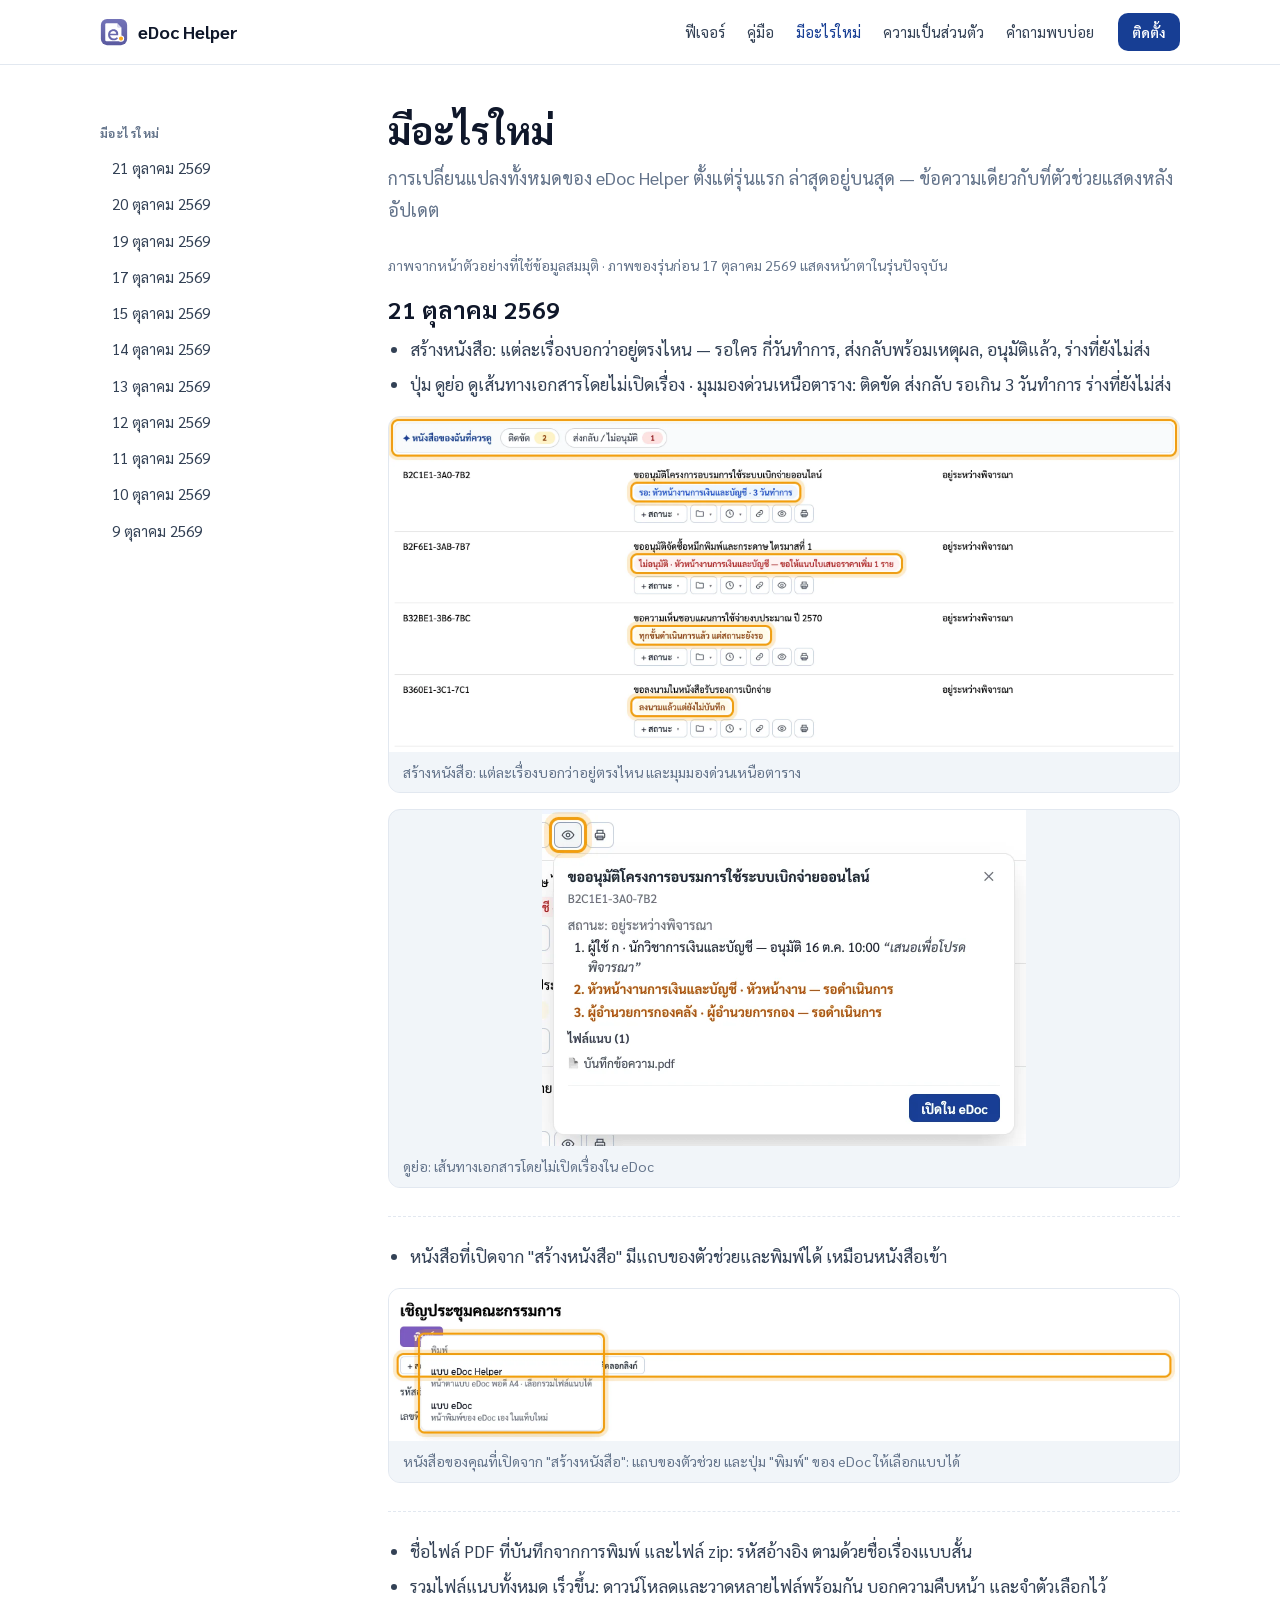
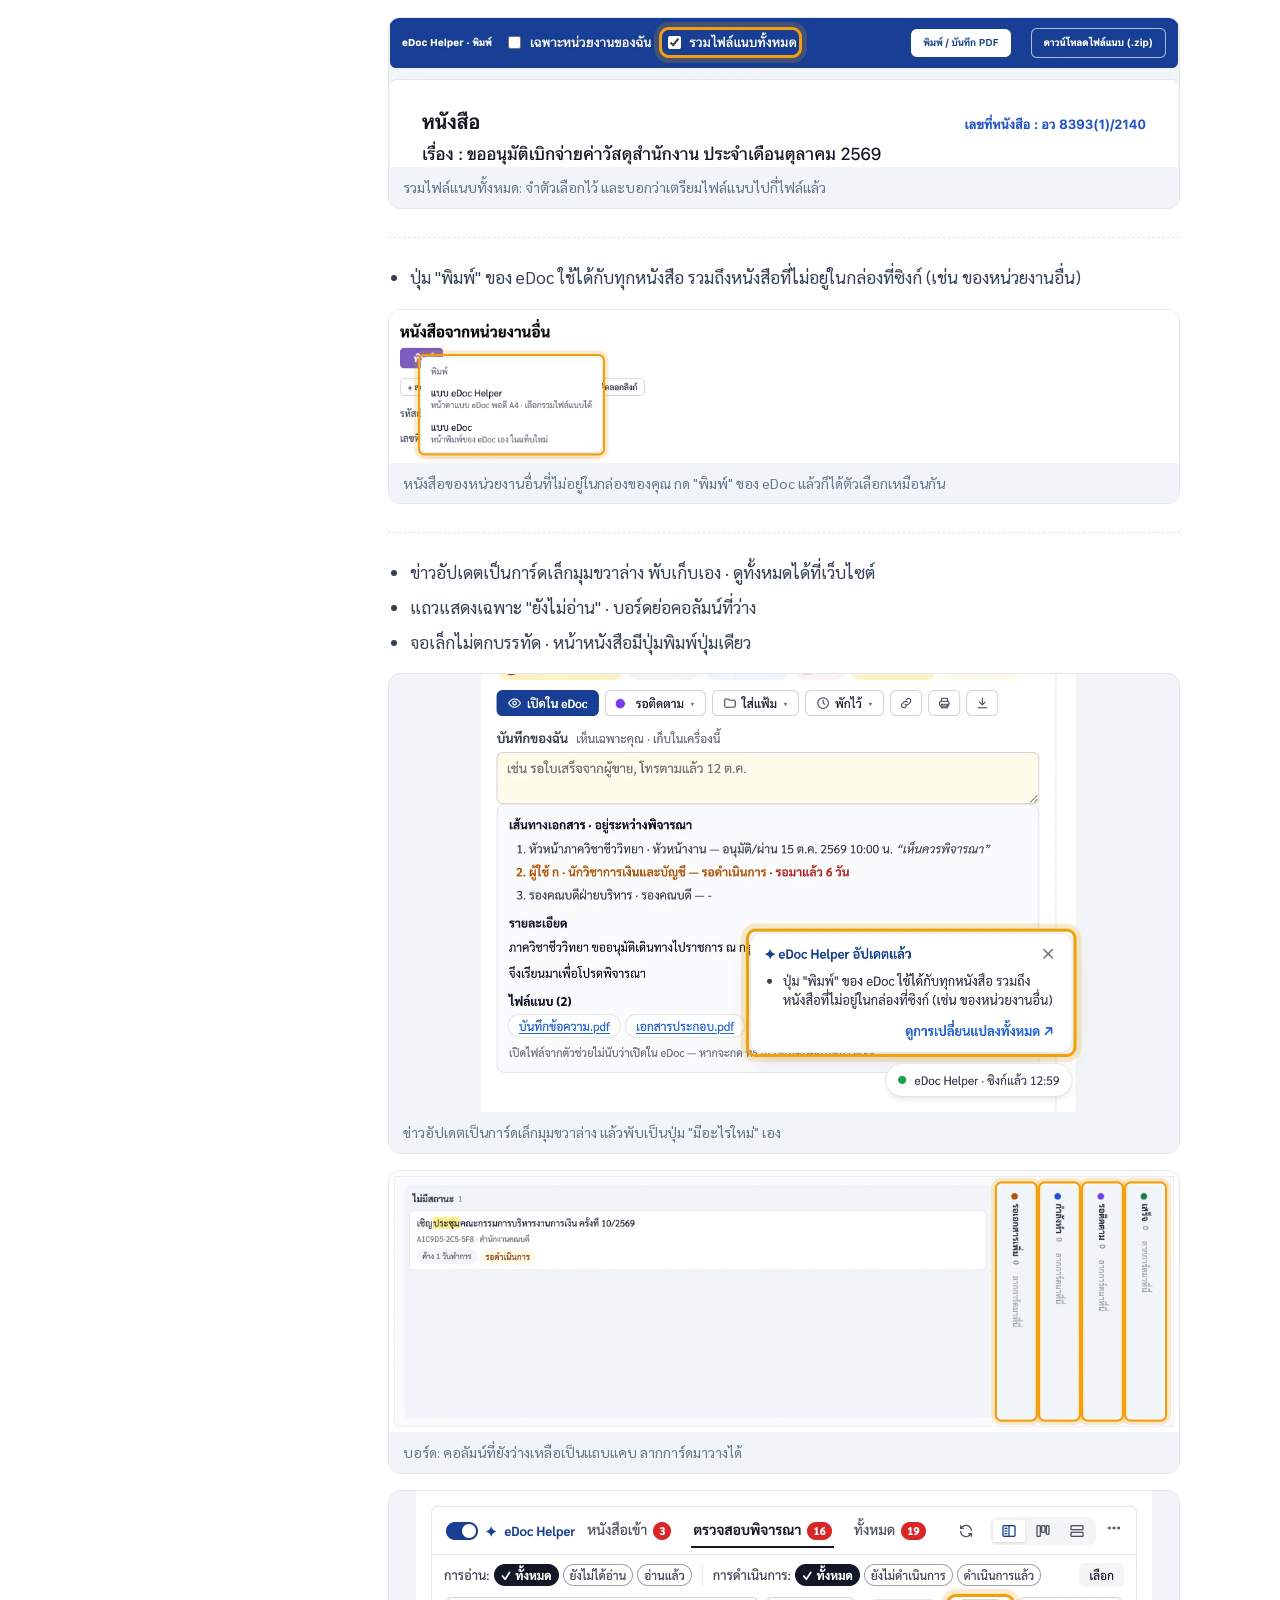
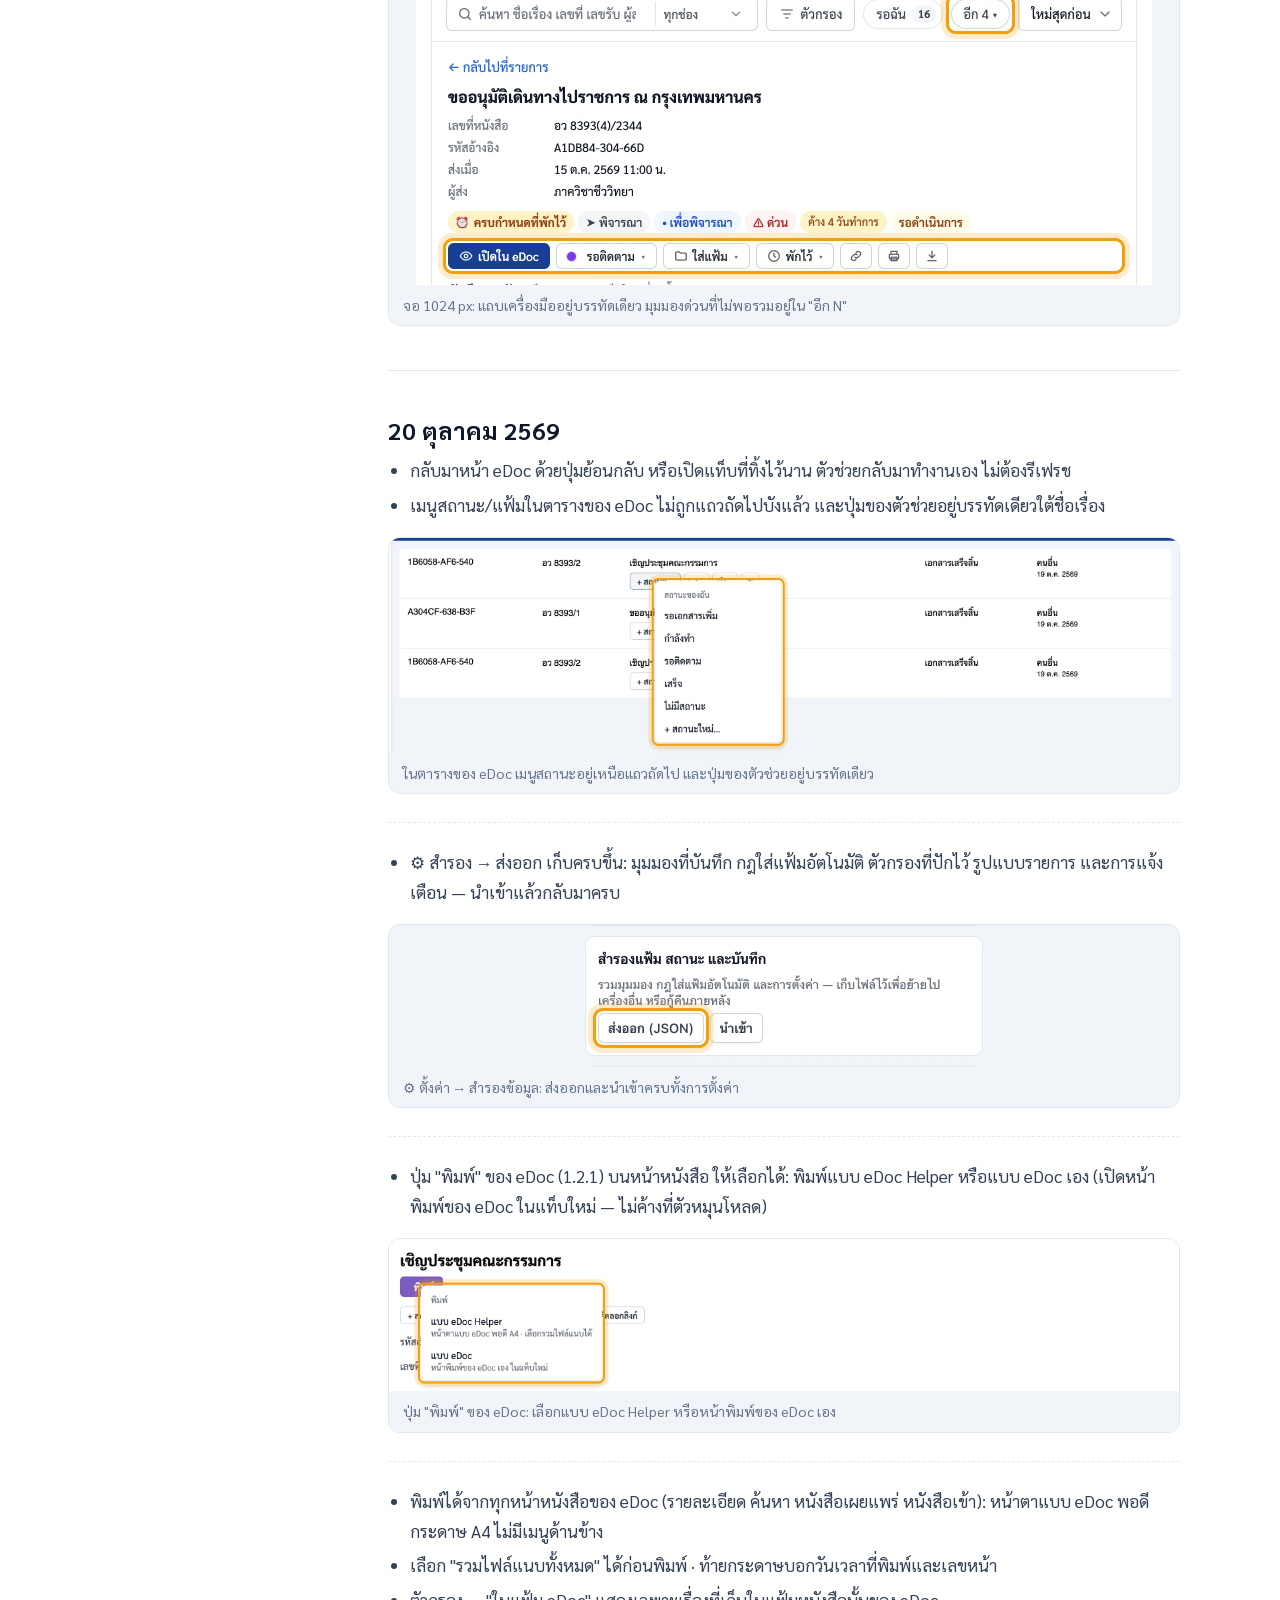
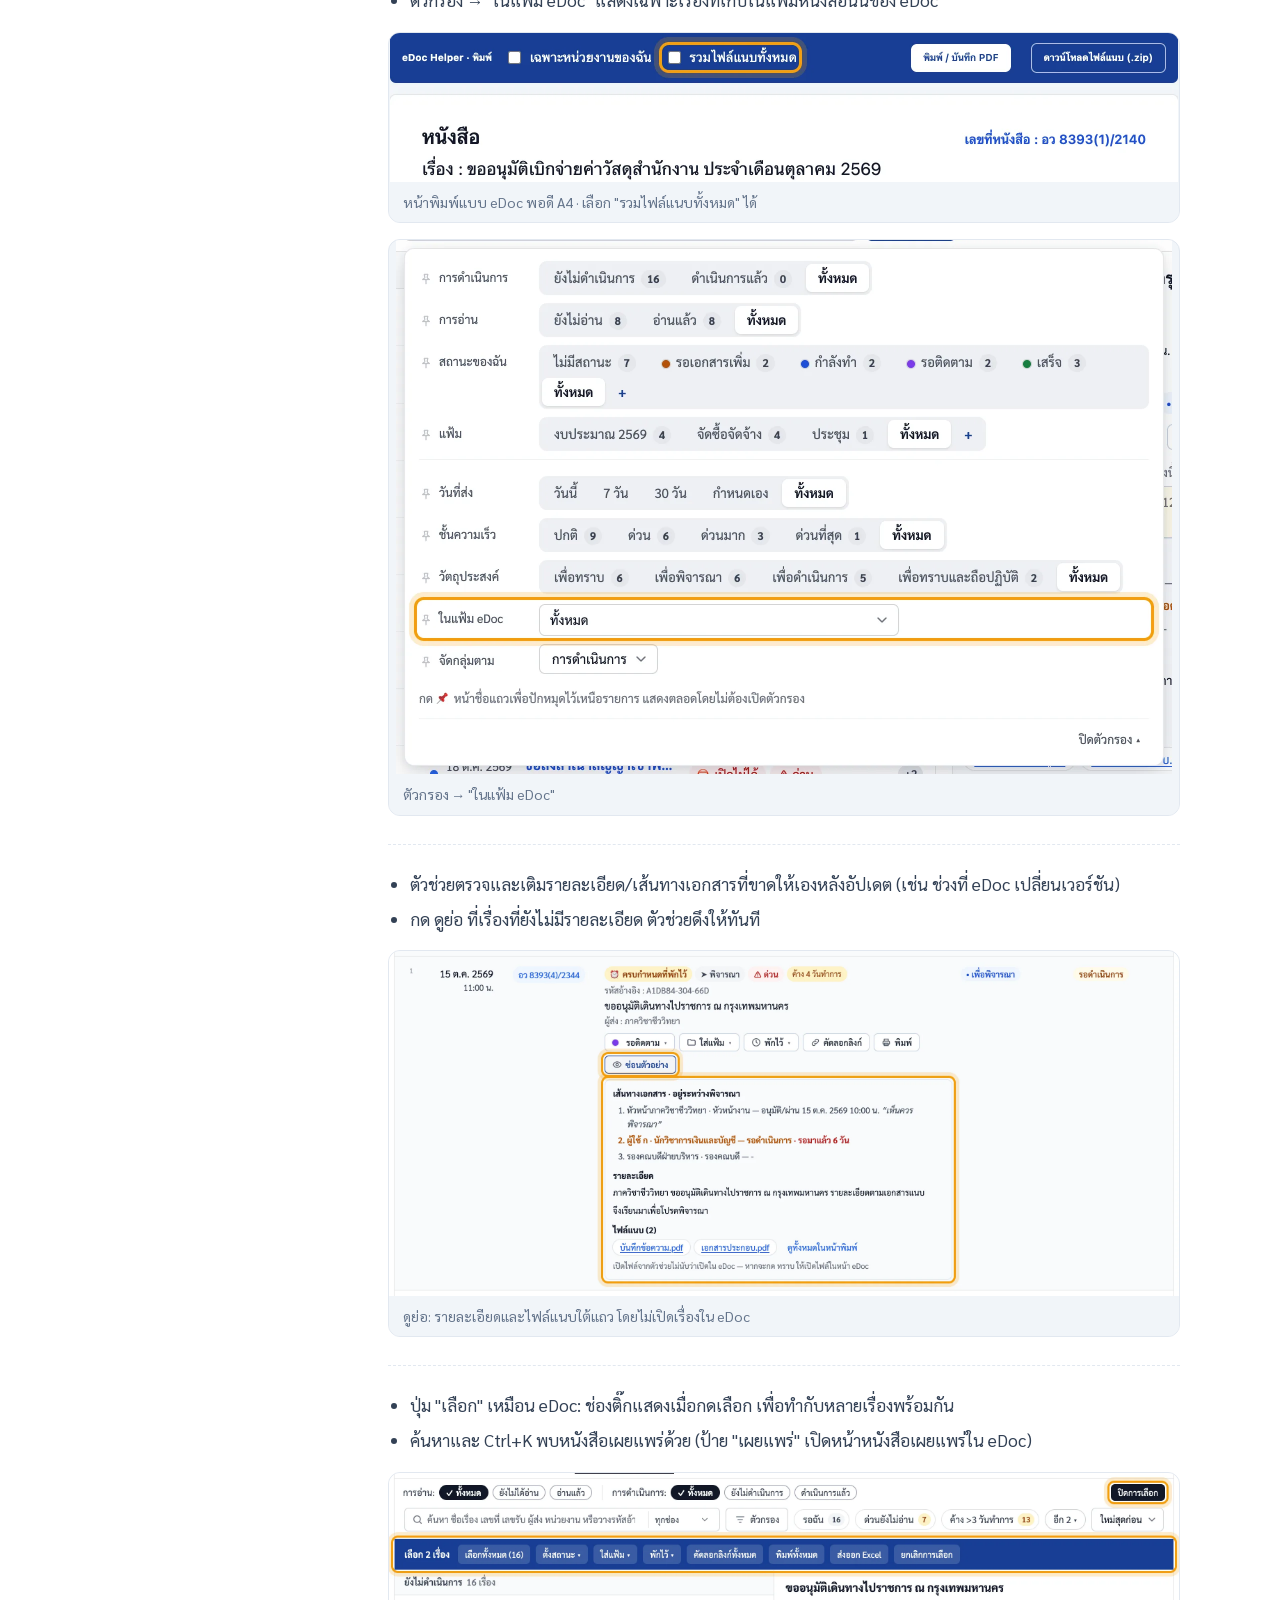
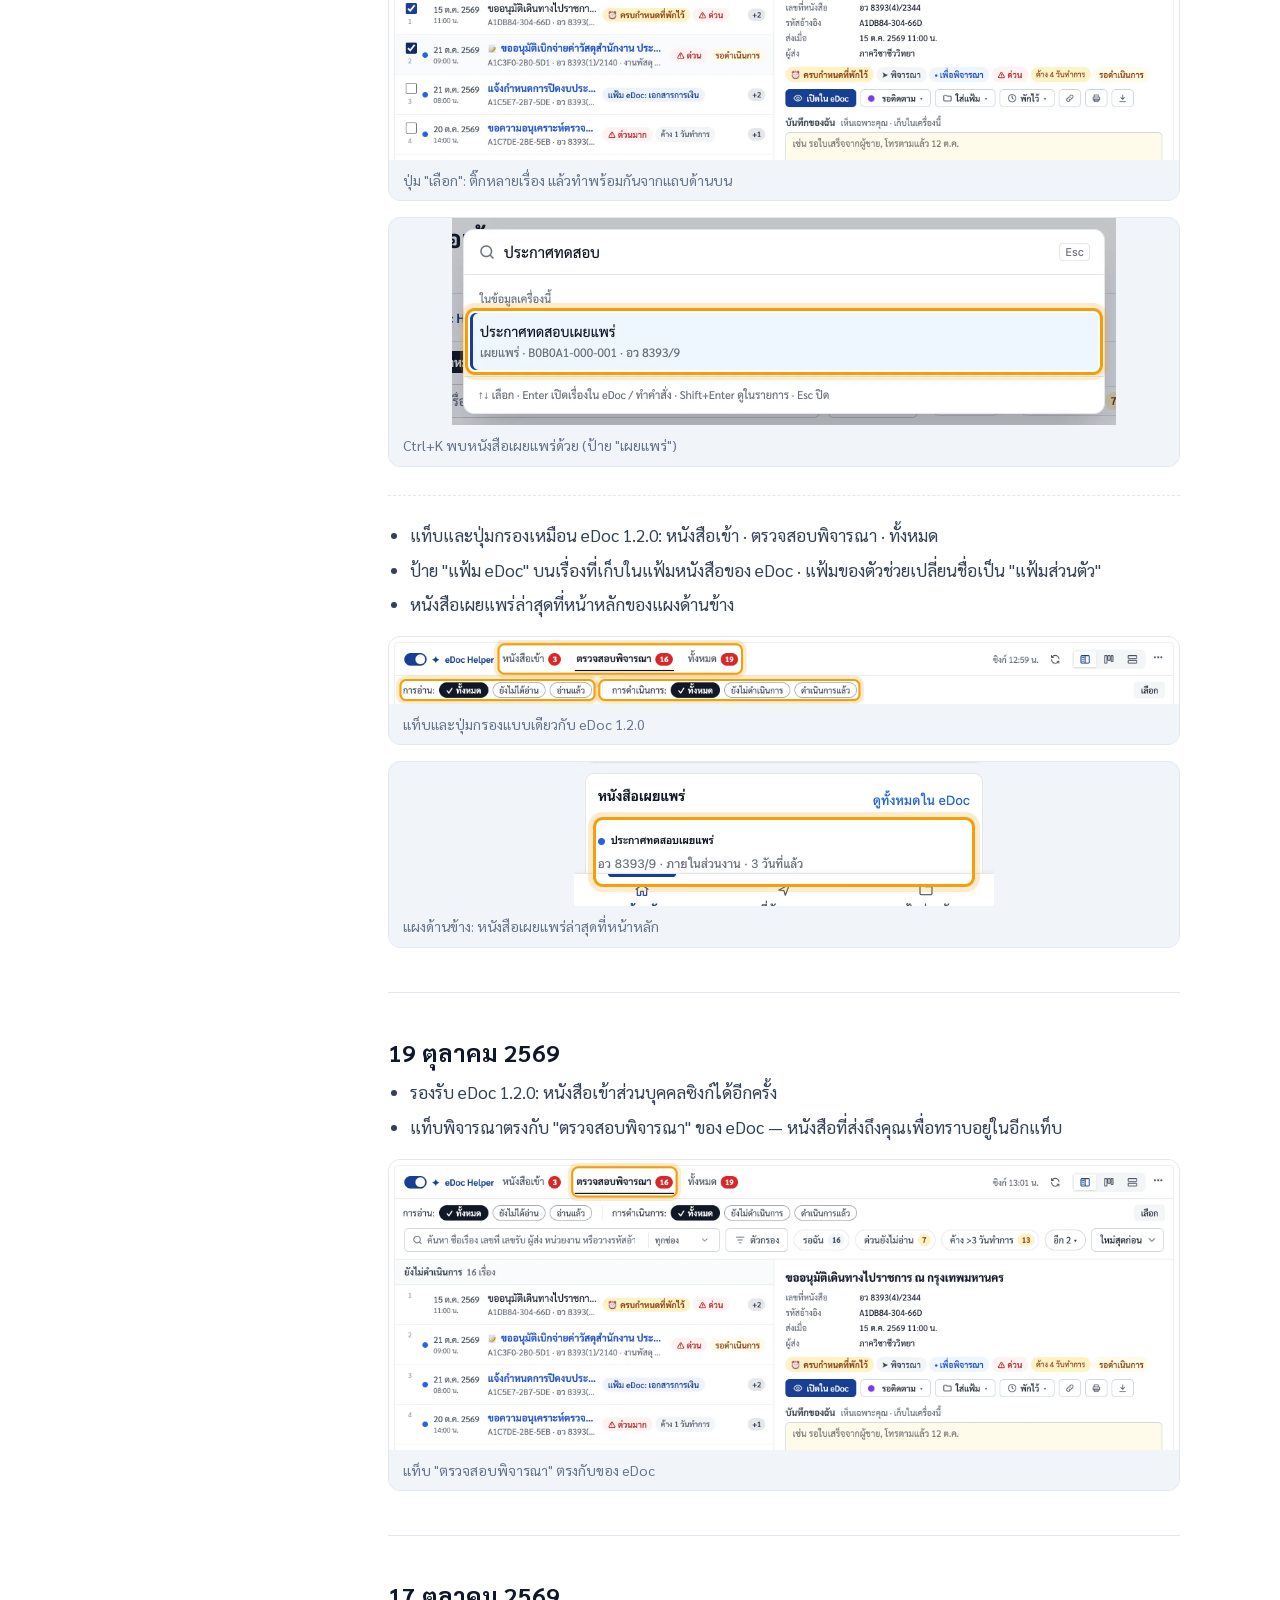
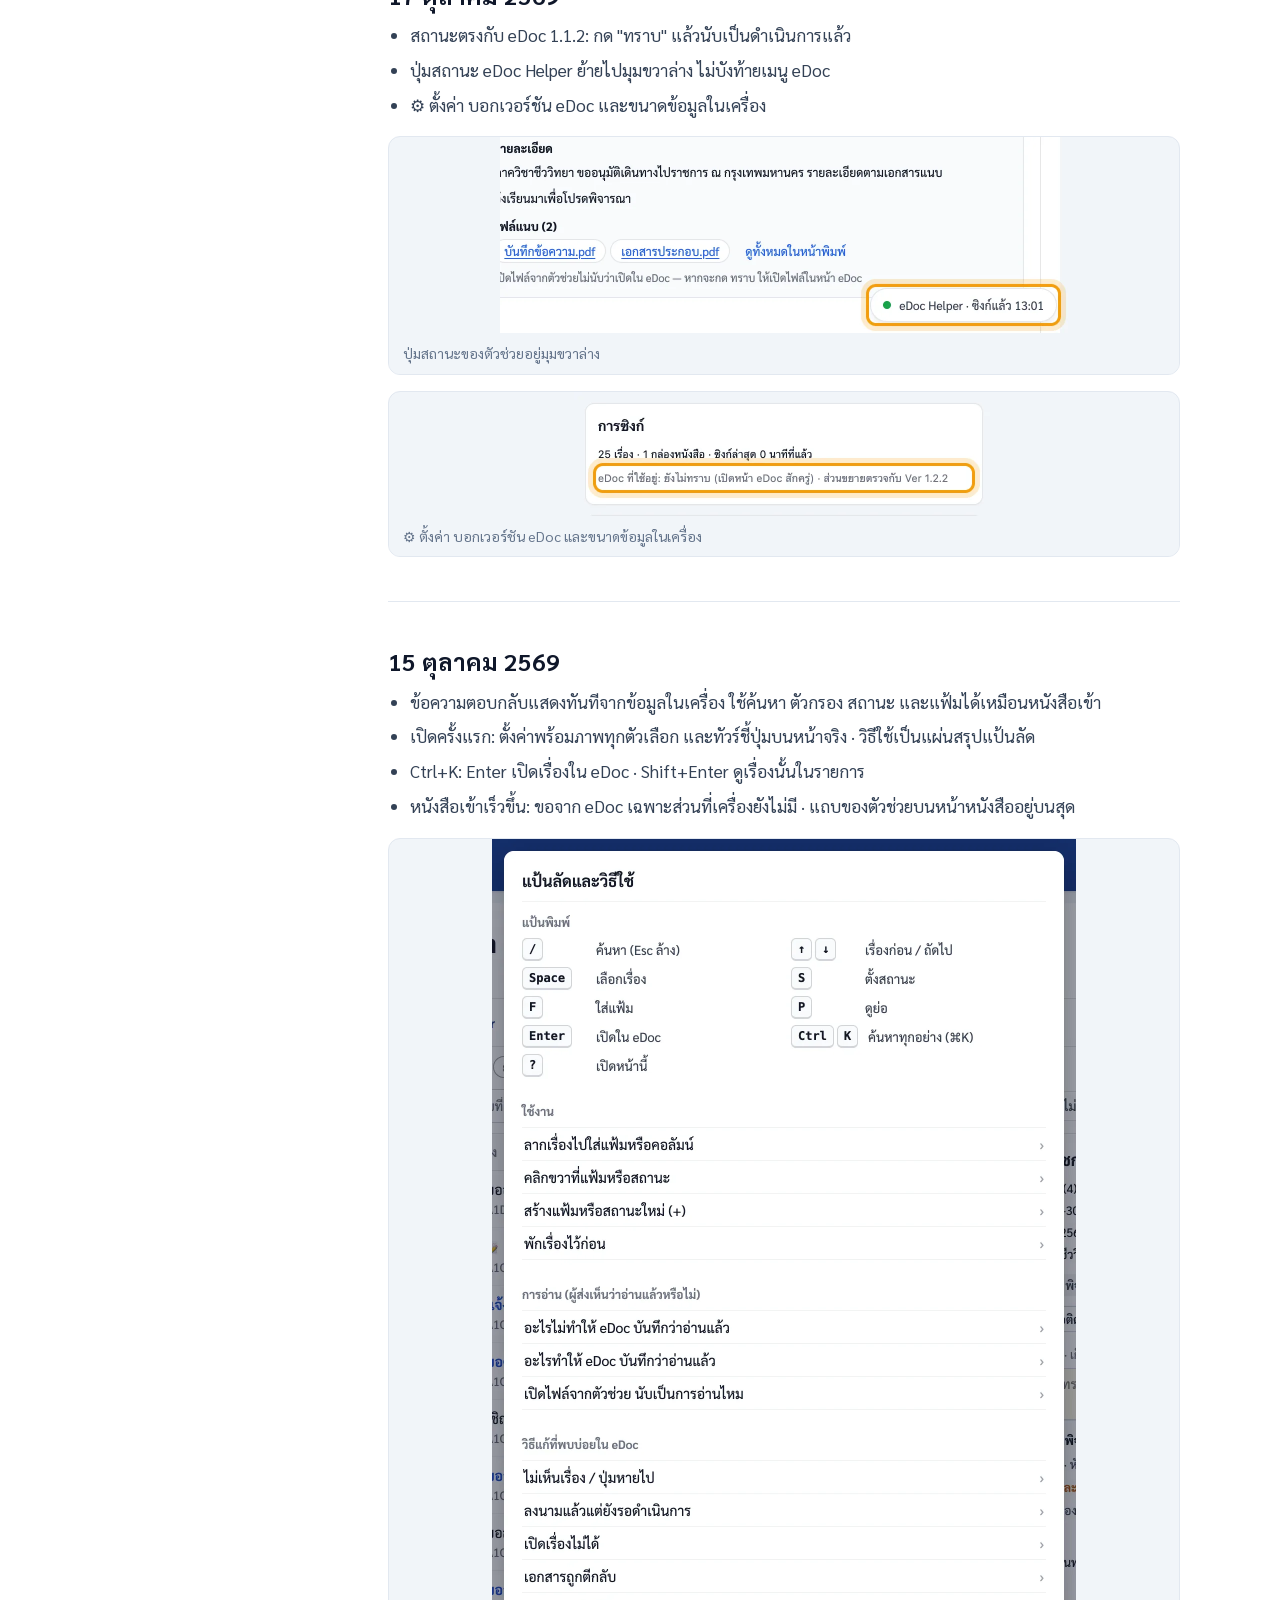
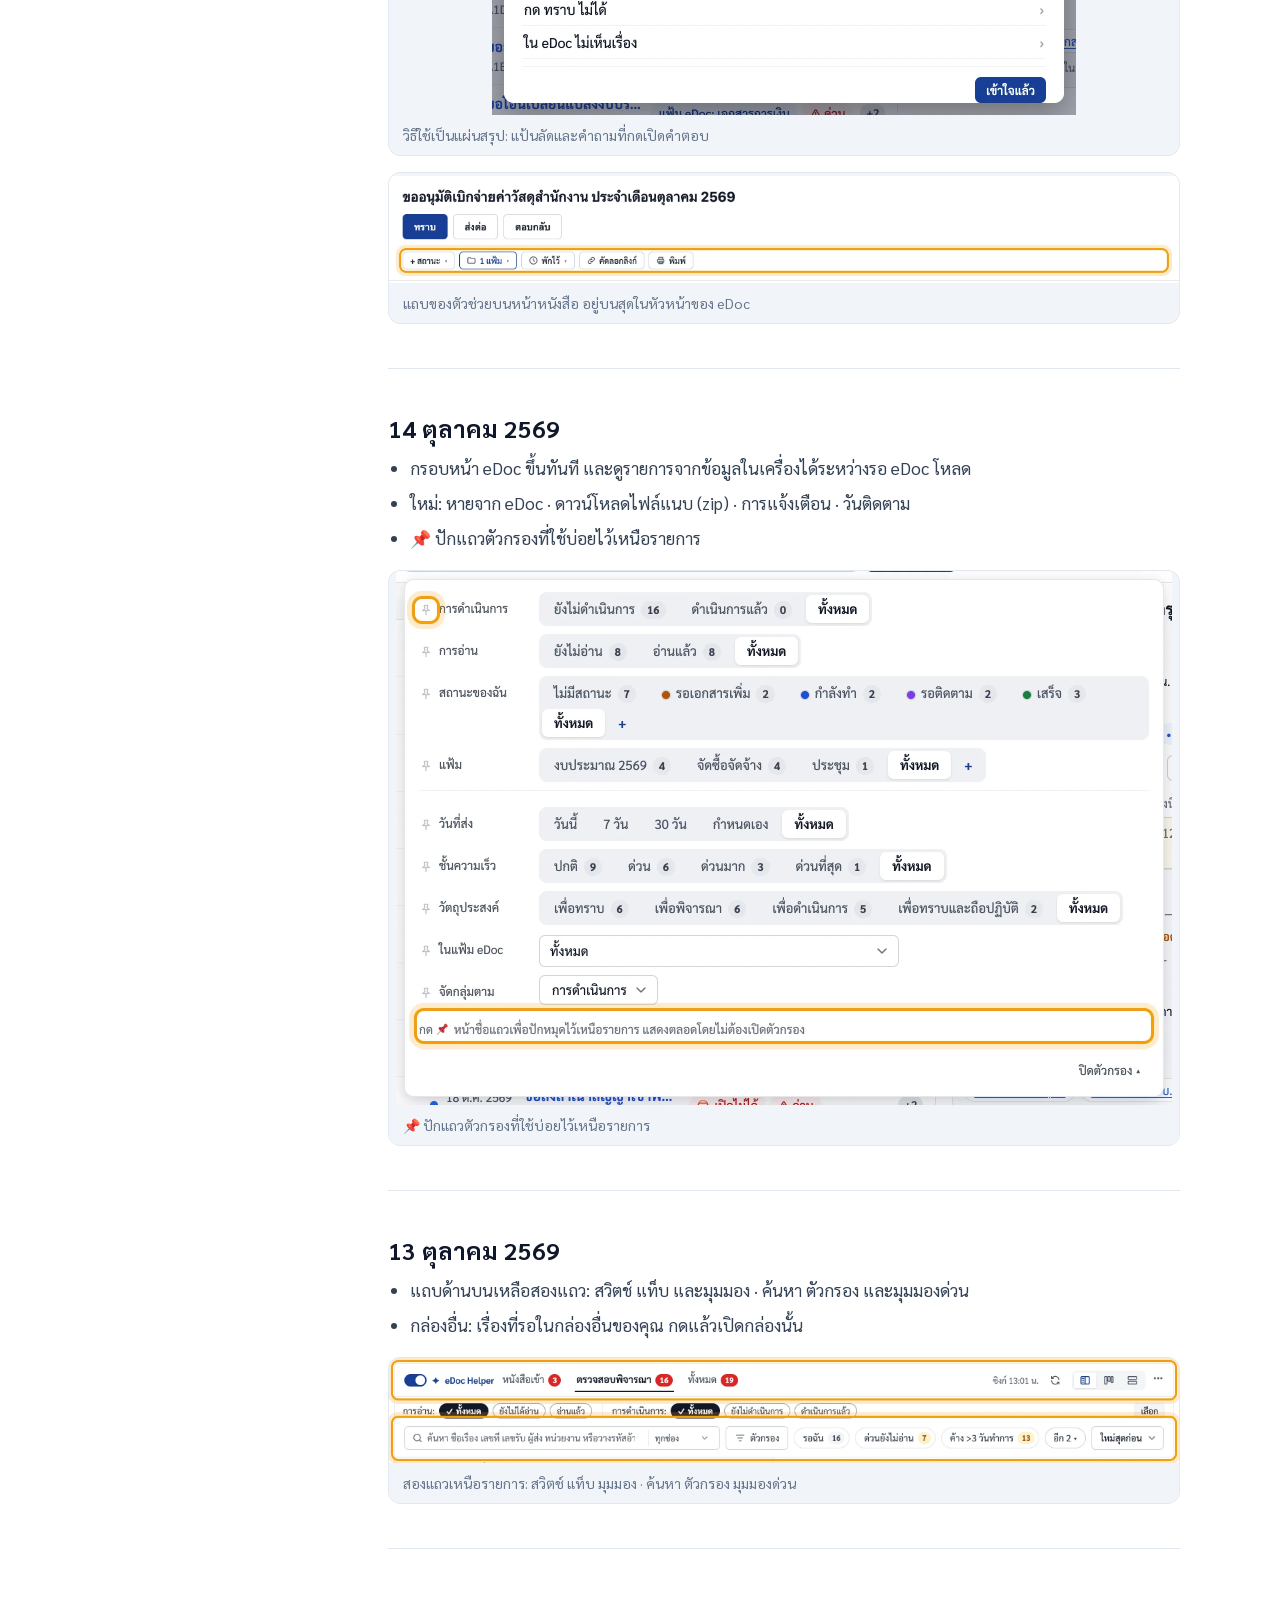
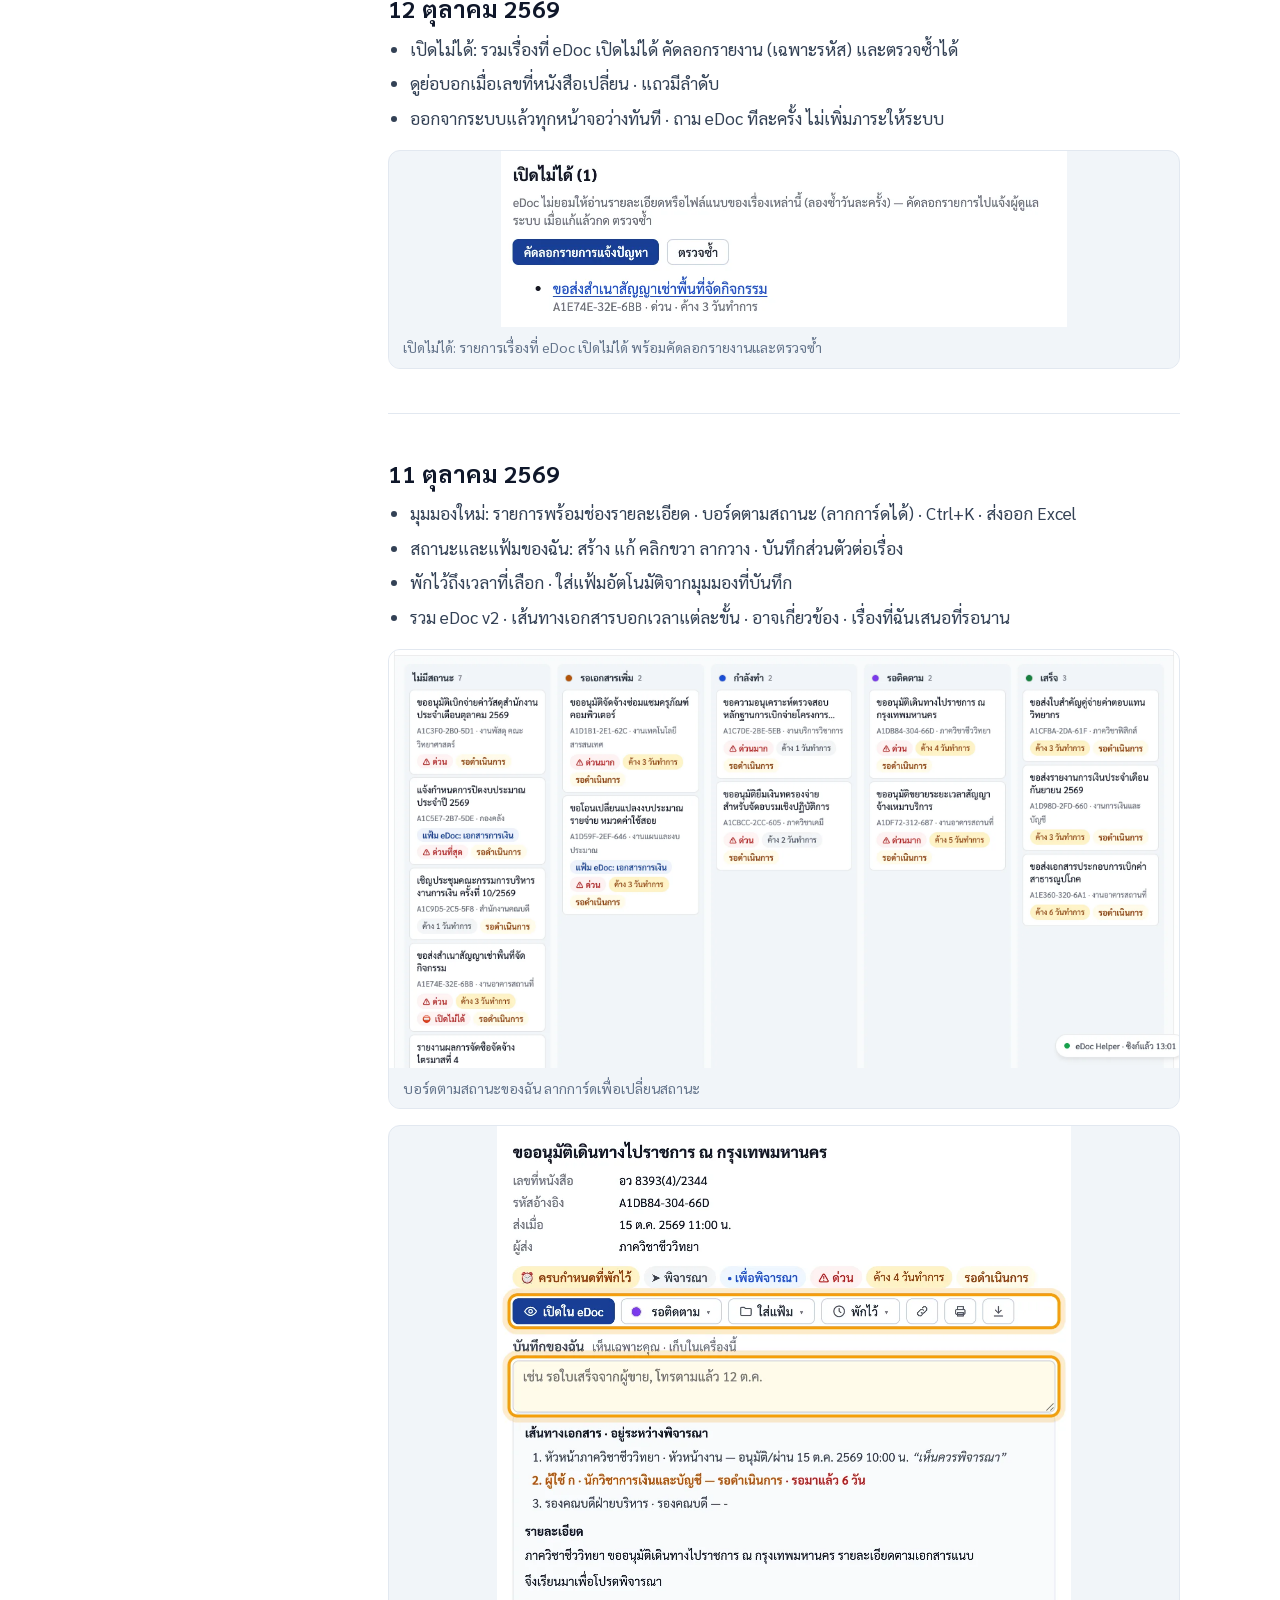
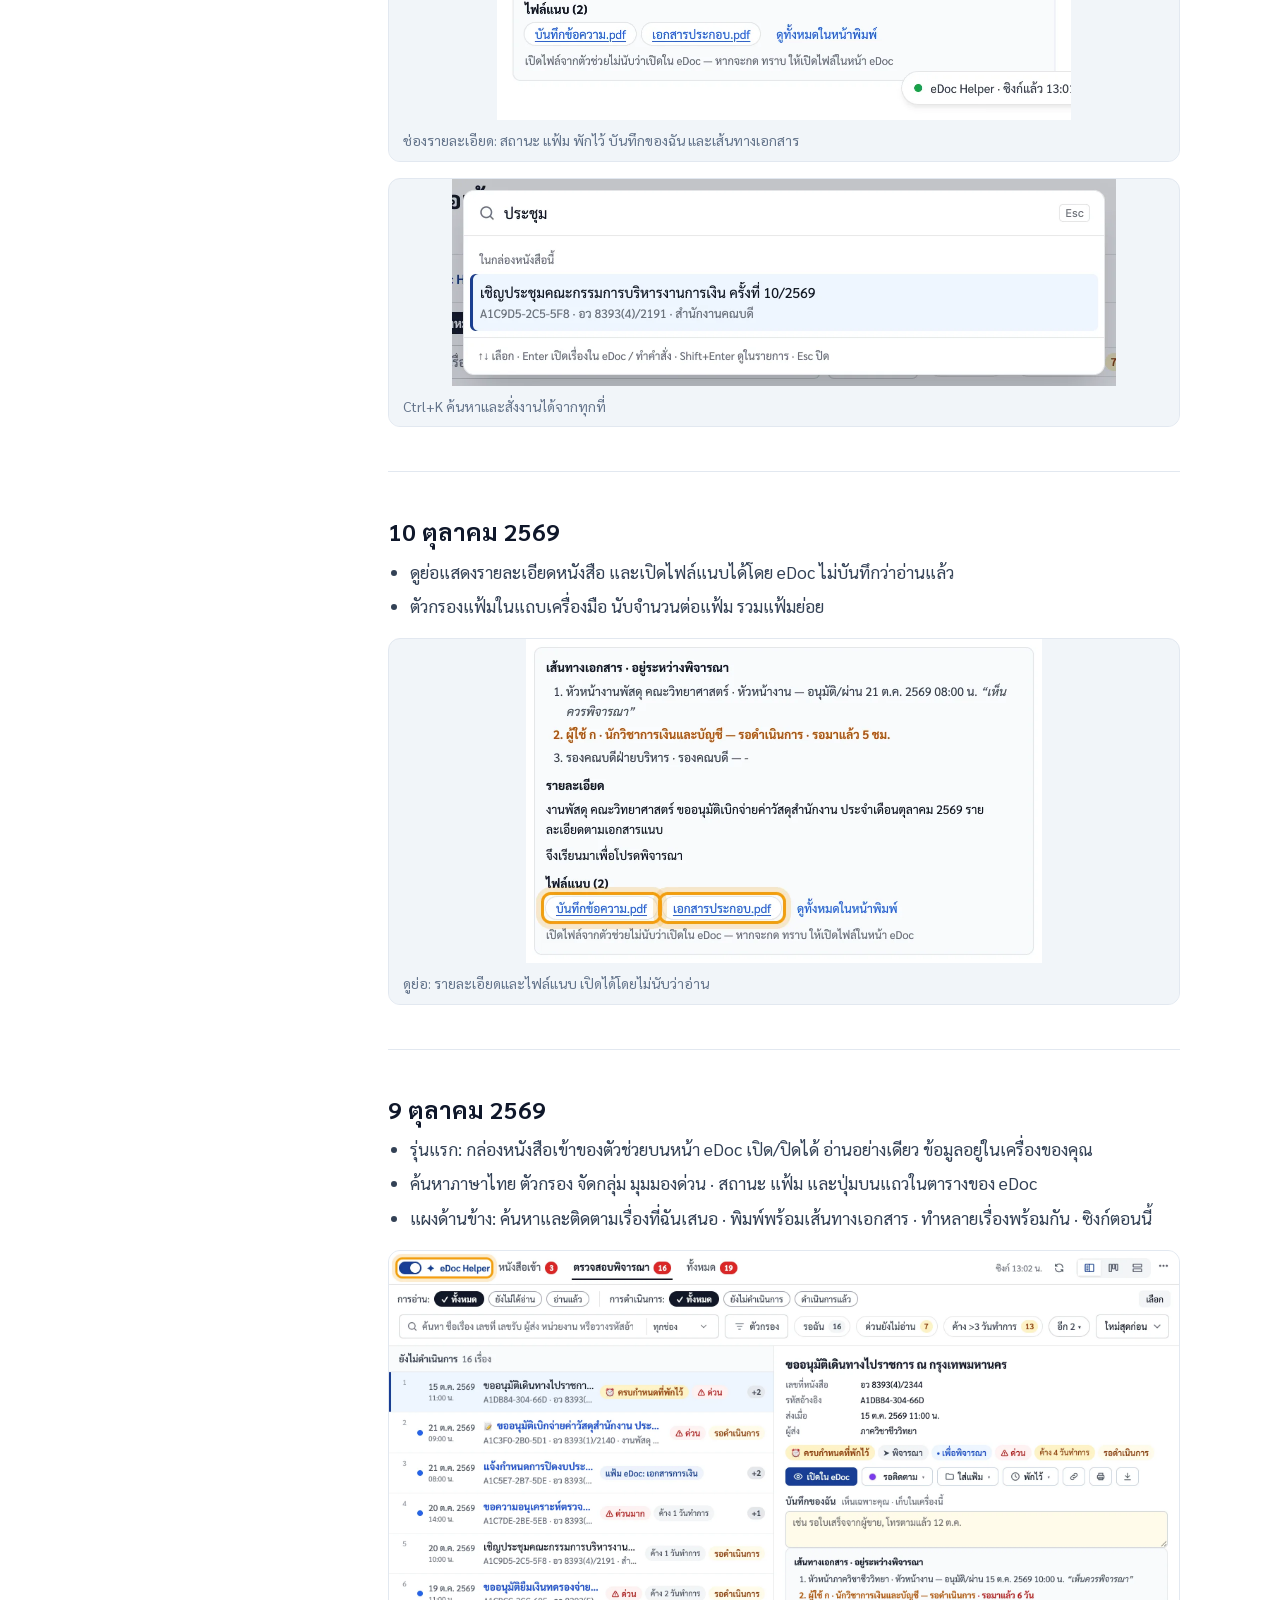
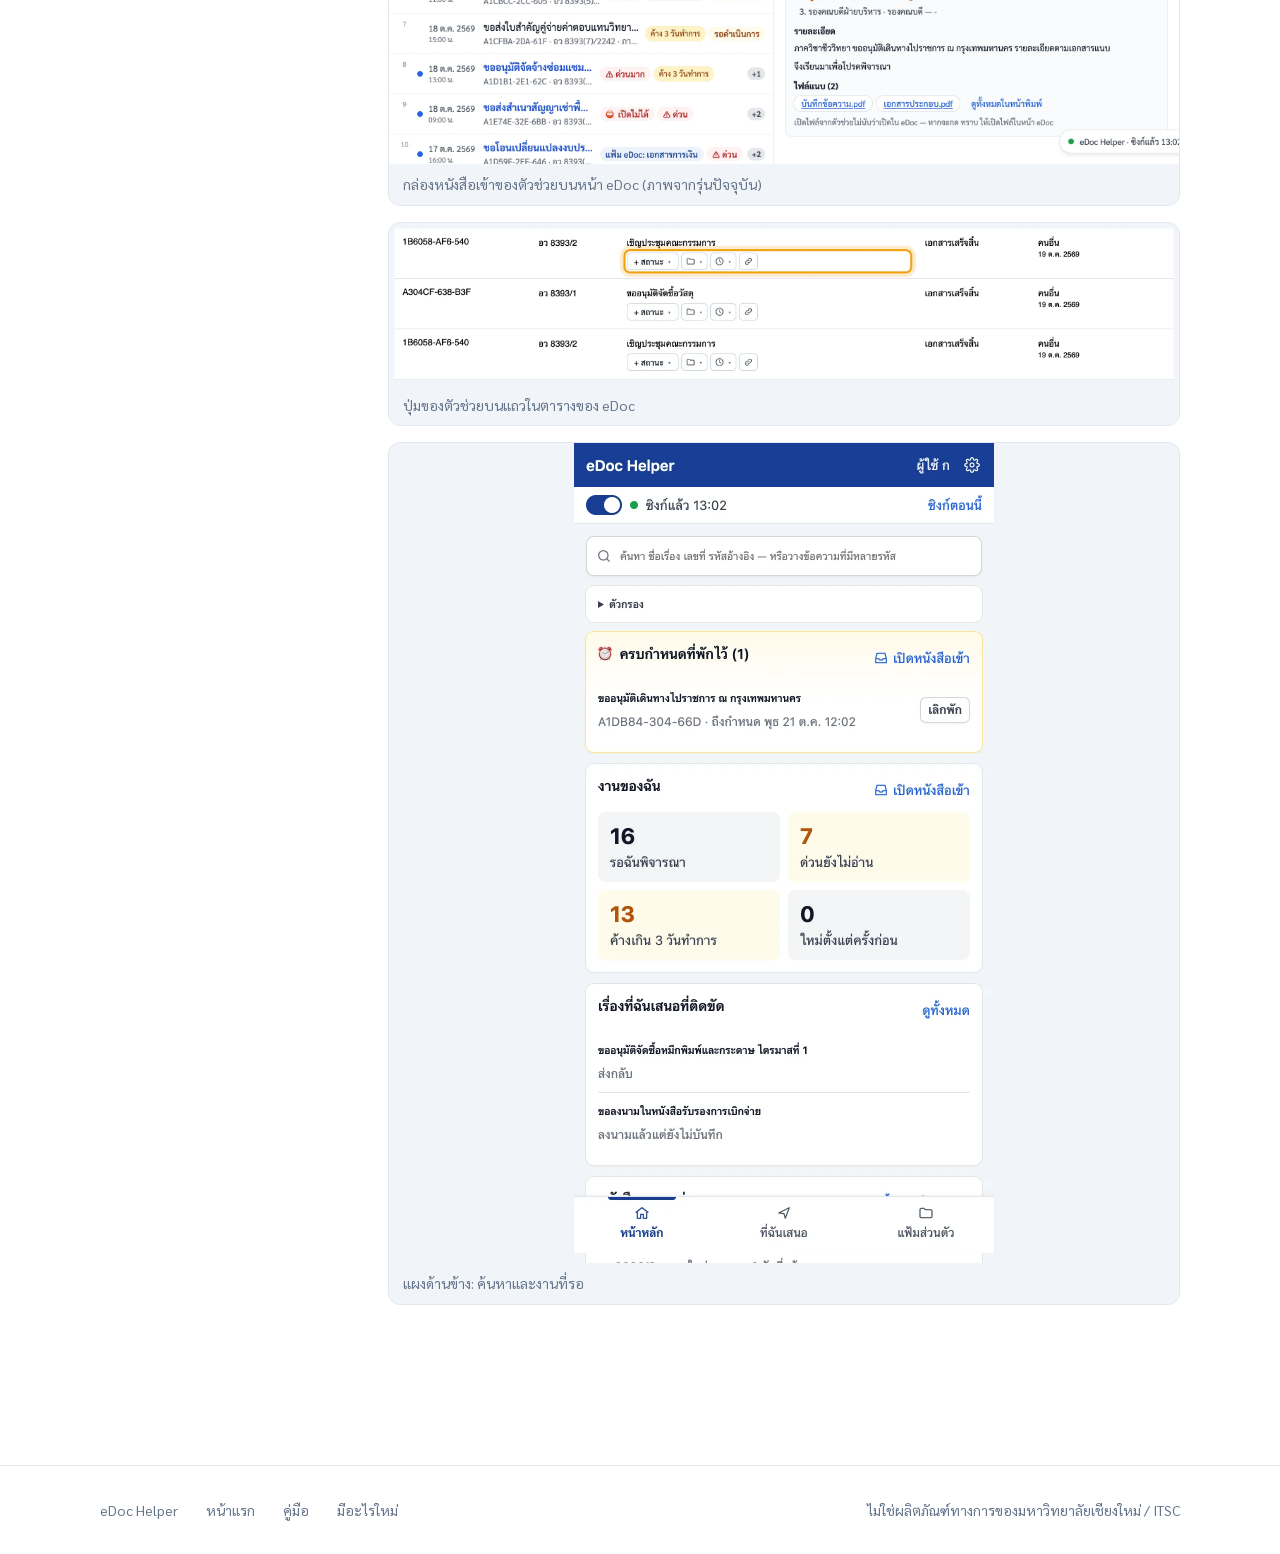
==== commit ee9e6873: "feat(extension): ดูย่อ lists the attached files one a line (a long list scrolls in the box) Co-Autho" ====
--- a/changes.html
+++ b/changes.html
@@ -48,7 +48,7 @@
         <li data-note="2026-10-21e">ปุ่ม ดูย่อ ดูเส้นทางเอกสารโดยไม่เปิดเรื่อง · มุมมองด่วนเหนือตาราง: ติดขัด ส่งกลับ รอเกิน 3 วันทำการ ร่างที่ยังไม่ส่ง</li>
       </ul>
         <figure class="chg"><img src="img/changes/2026-10-21e-1.webp" alt="สร้างหนังสือ: แต่ละเรื่องบอกว่าอยู่ตรงไหน และมุมมองด่วนเหนือตาราง" loading="lazy" width="1136" height="482"><figcaption>สร้างหนังสือ: แต่ละเรื่องบอกว่าอยู่ตรงไหน และมุมมองด่วนเหนือตาราง</figcaption></figure>
-        <figure class="chg"><img src="img/changes/2026-10-21e-2.webp" alt="ดูย่อ: เส้นทางเอกสารโดยไม่เปิดเรื่องใน eDoc" loading="lazy" width="484" height="307"><figcaption>ดูย่อ: เส้นทางเอกสารโดยไม่เปิดเรื่องใน eDoc</figcaption></figure>
+        <figure class="chg"><img src="img/changes/2026-10-21e-2.webp" alt="ดูย่อ: เส้นทางเอกสารโดยไม่เปิดเรื่องใน eDoc" loading="lazy" width="484" height="337"><figcaption>ดูย่อ: เส้นทางเอกสารโดยไม่เปิดเรื่องใน eDoc</figcaption></figure>
       </div>
       <div class="rel" id="n2026-10-21d">
       <ul>
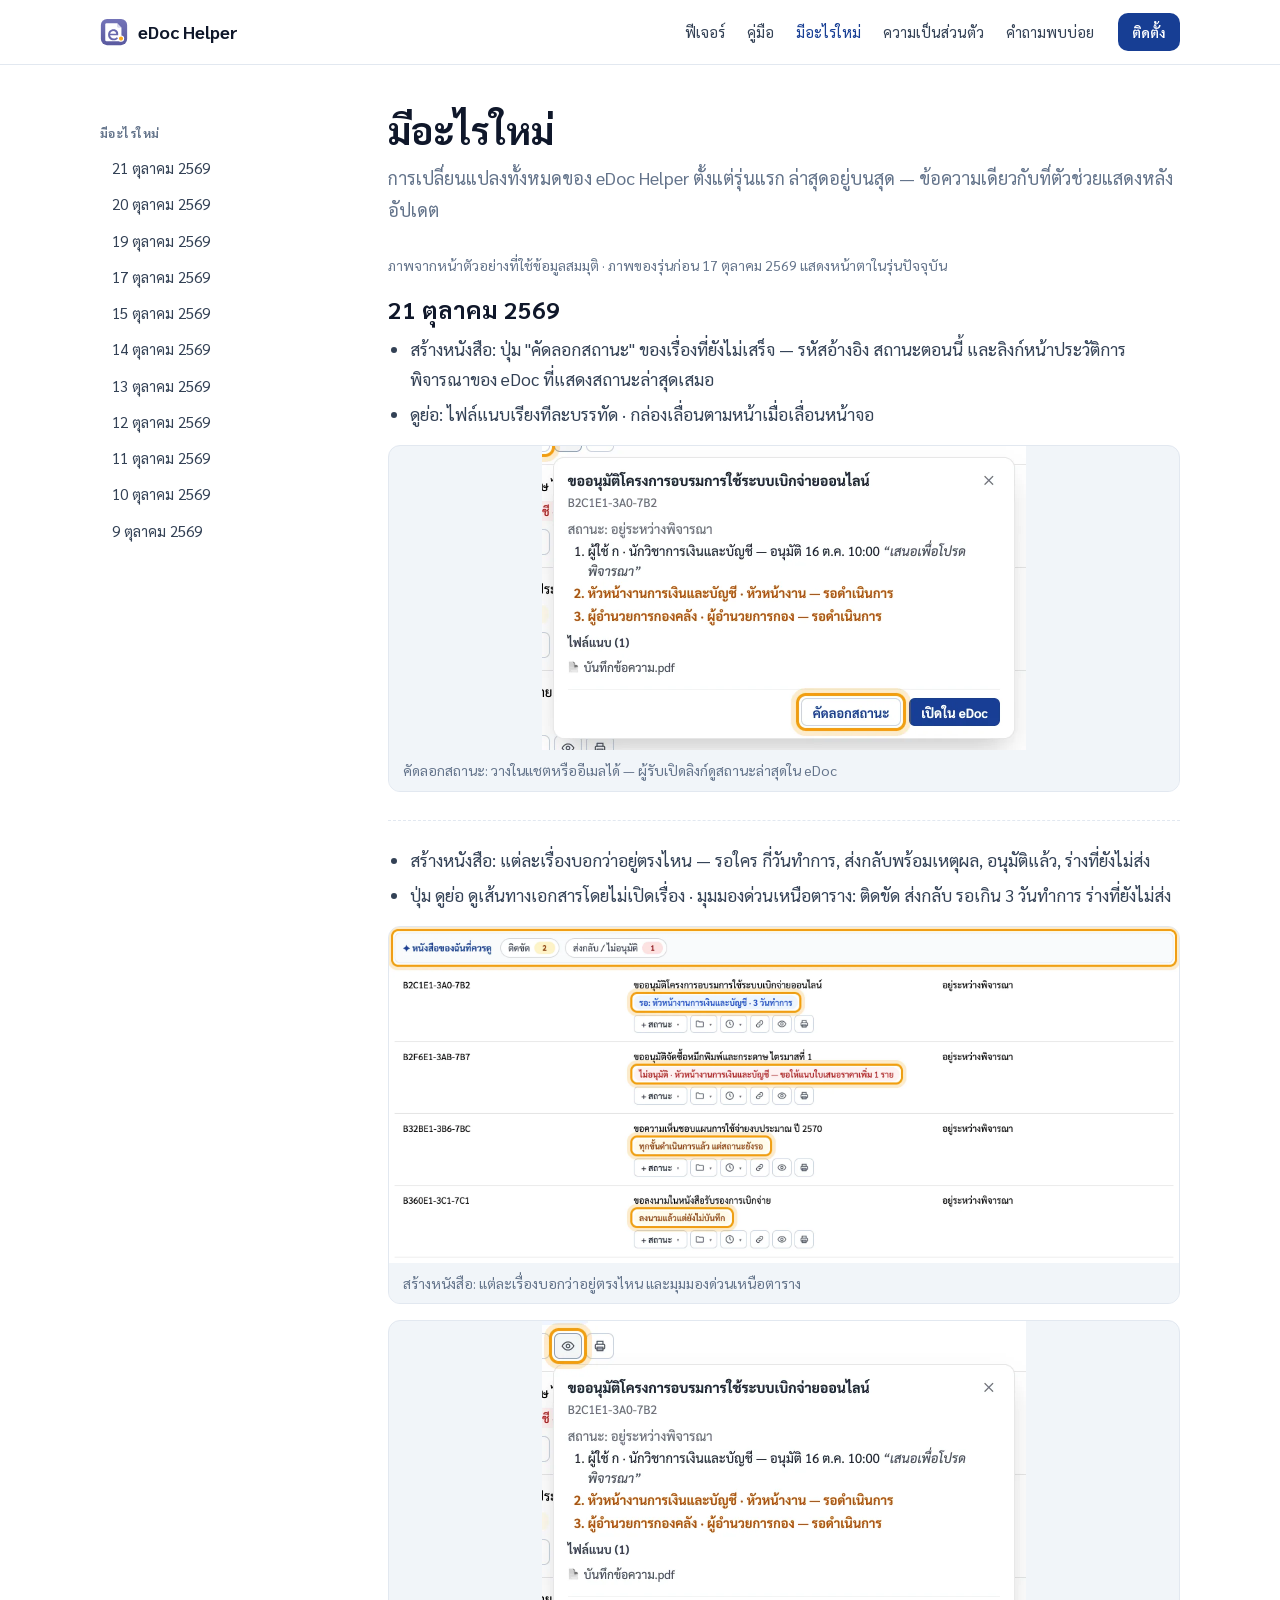
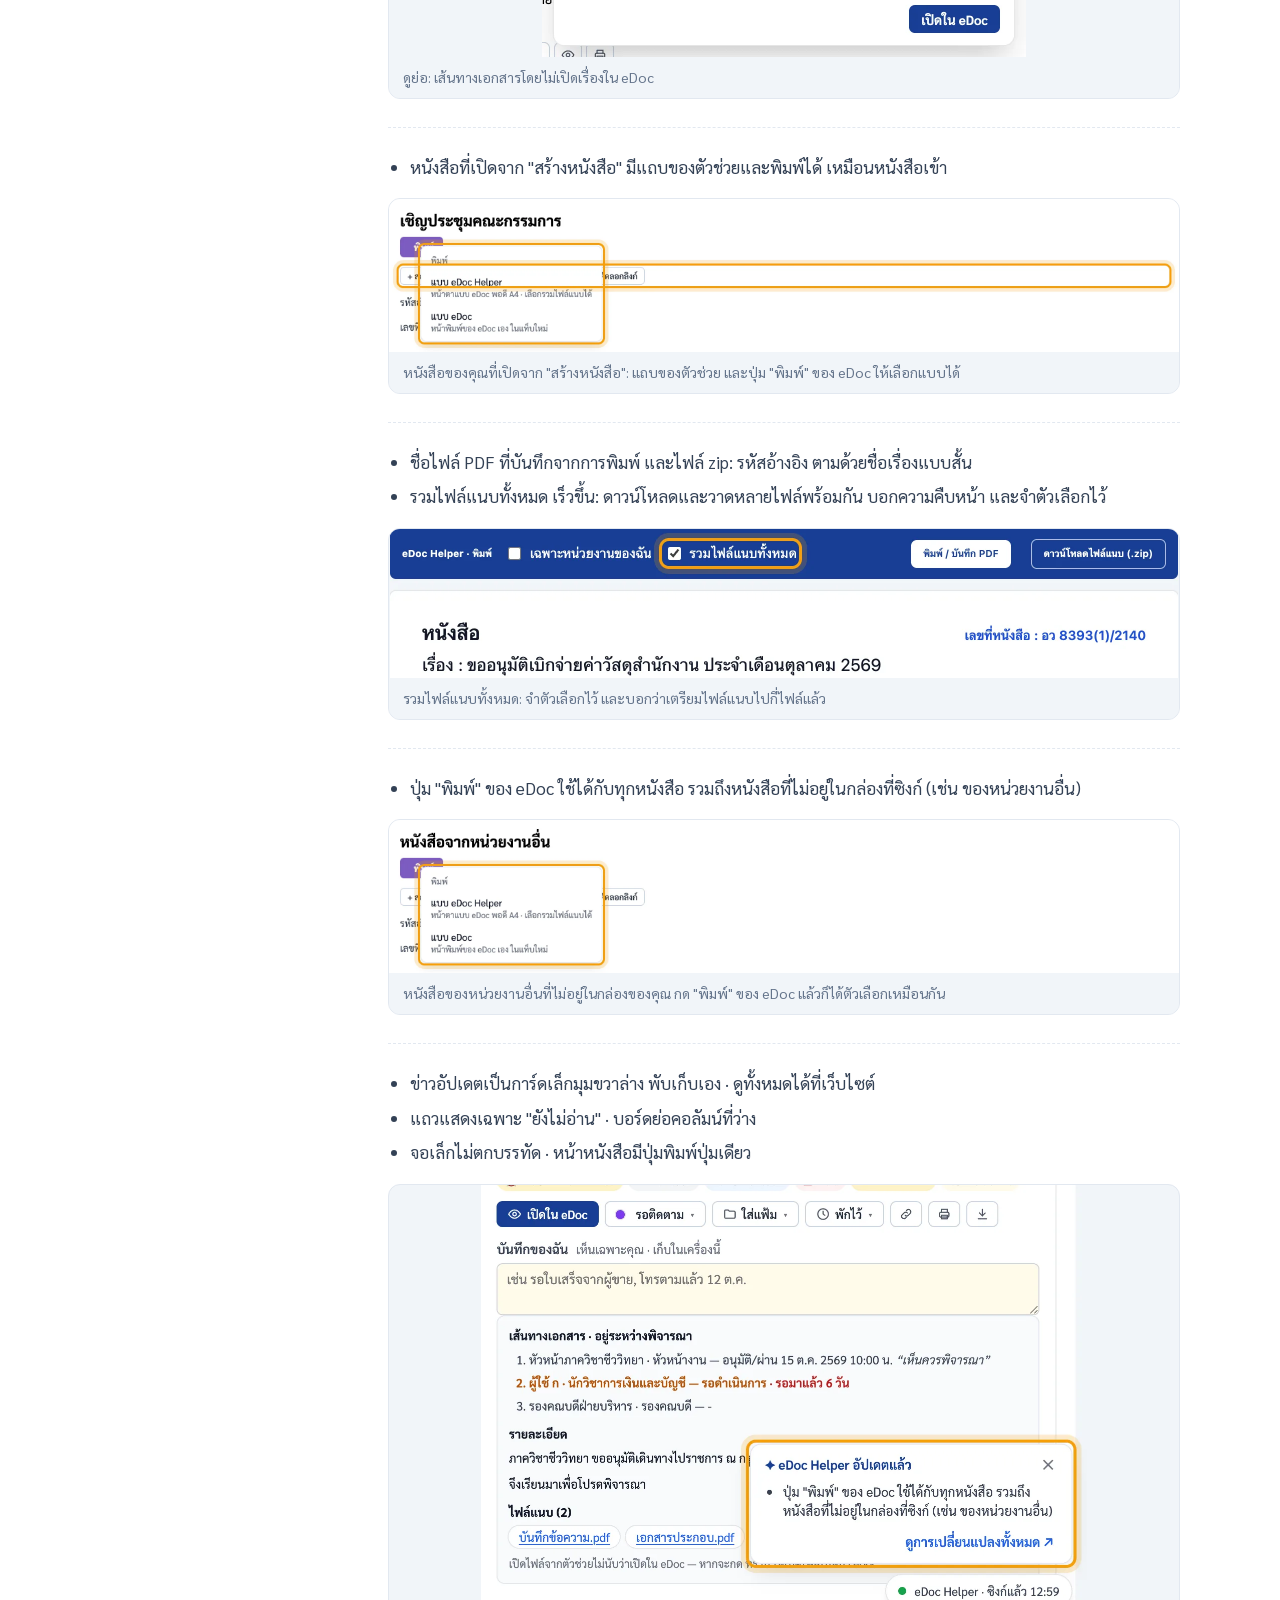
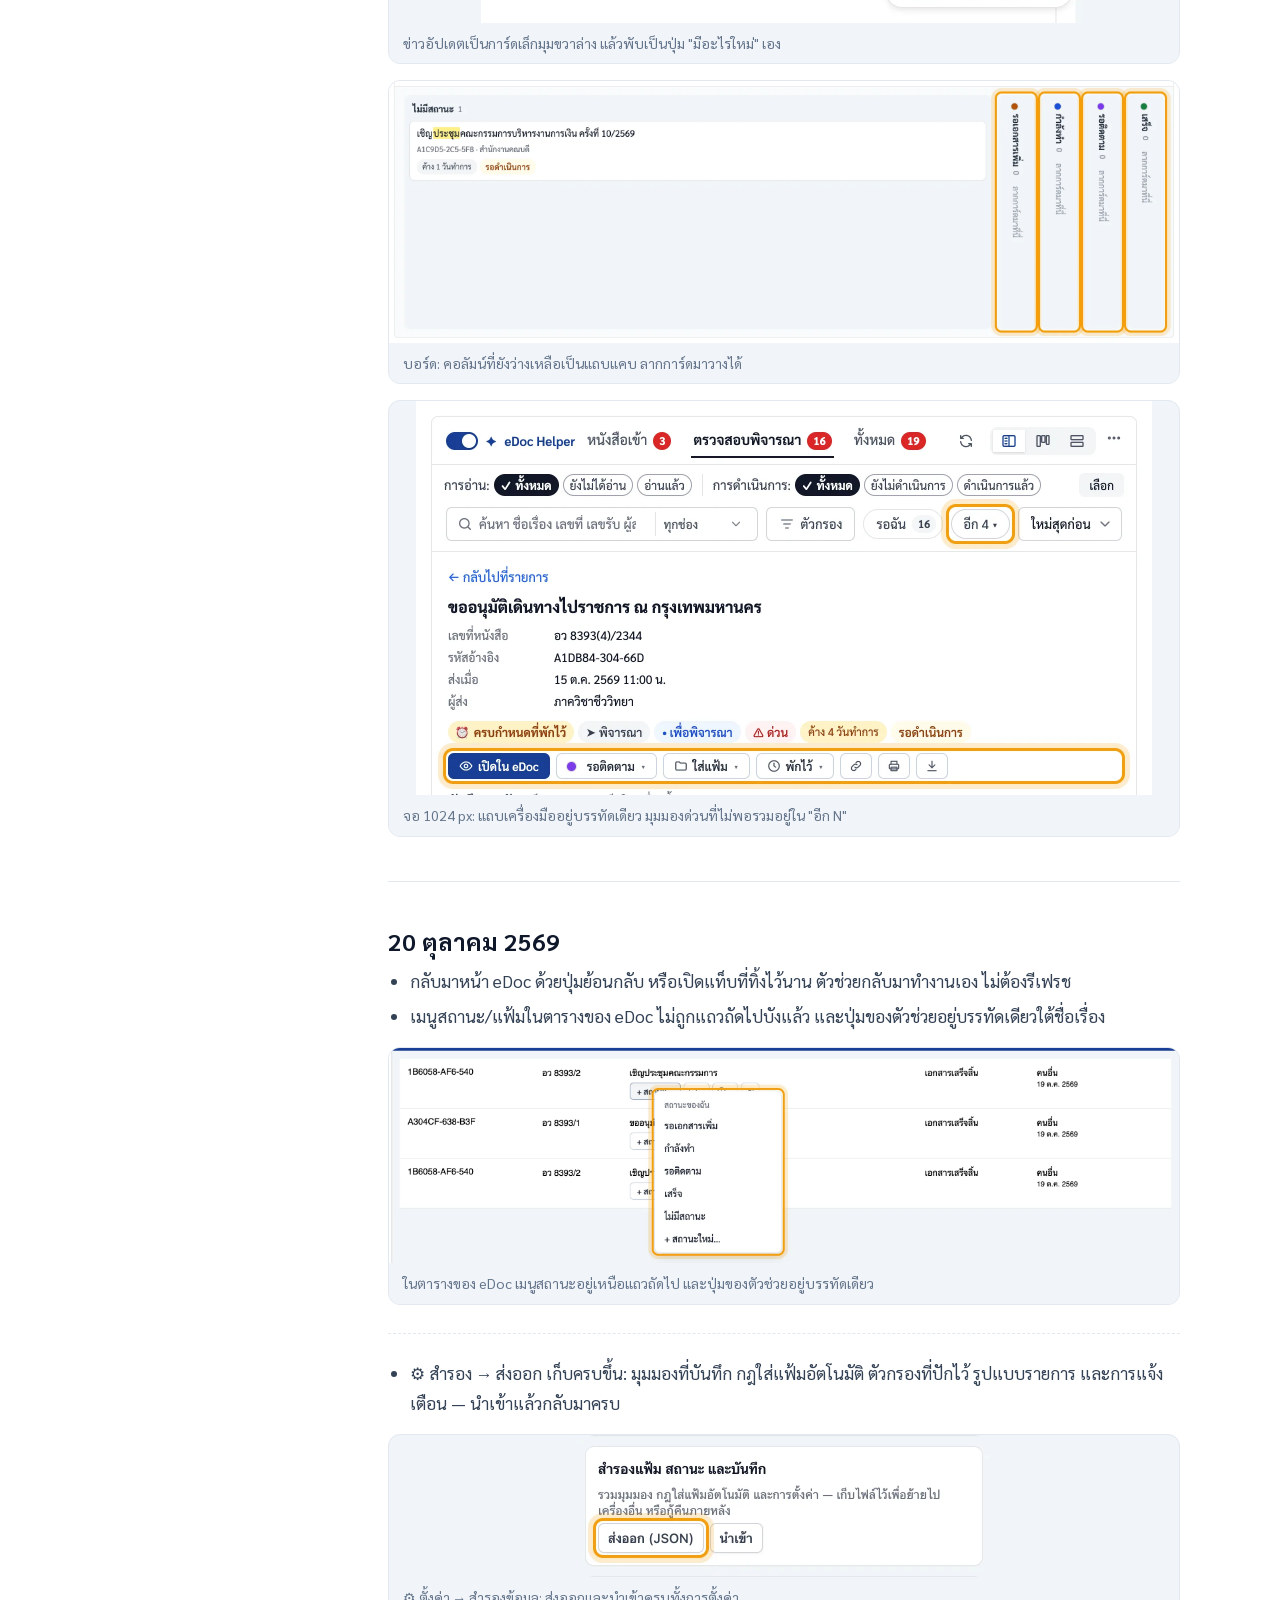
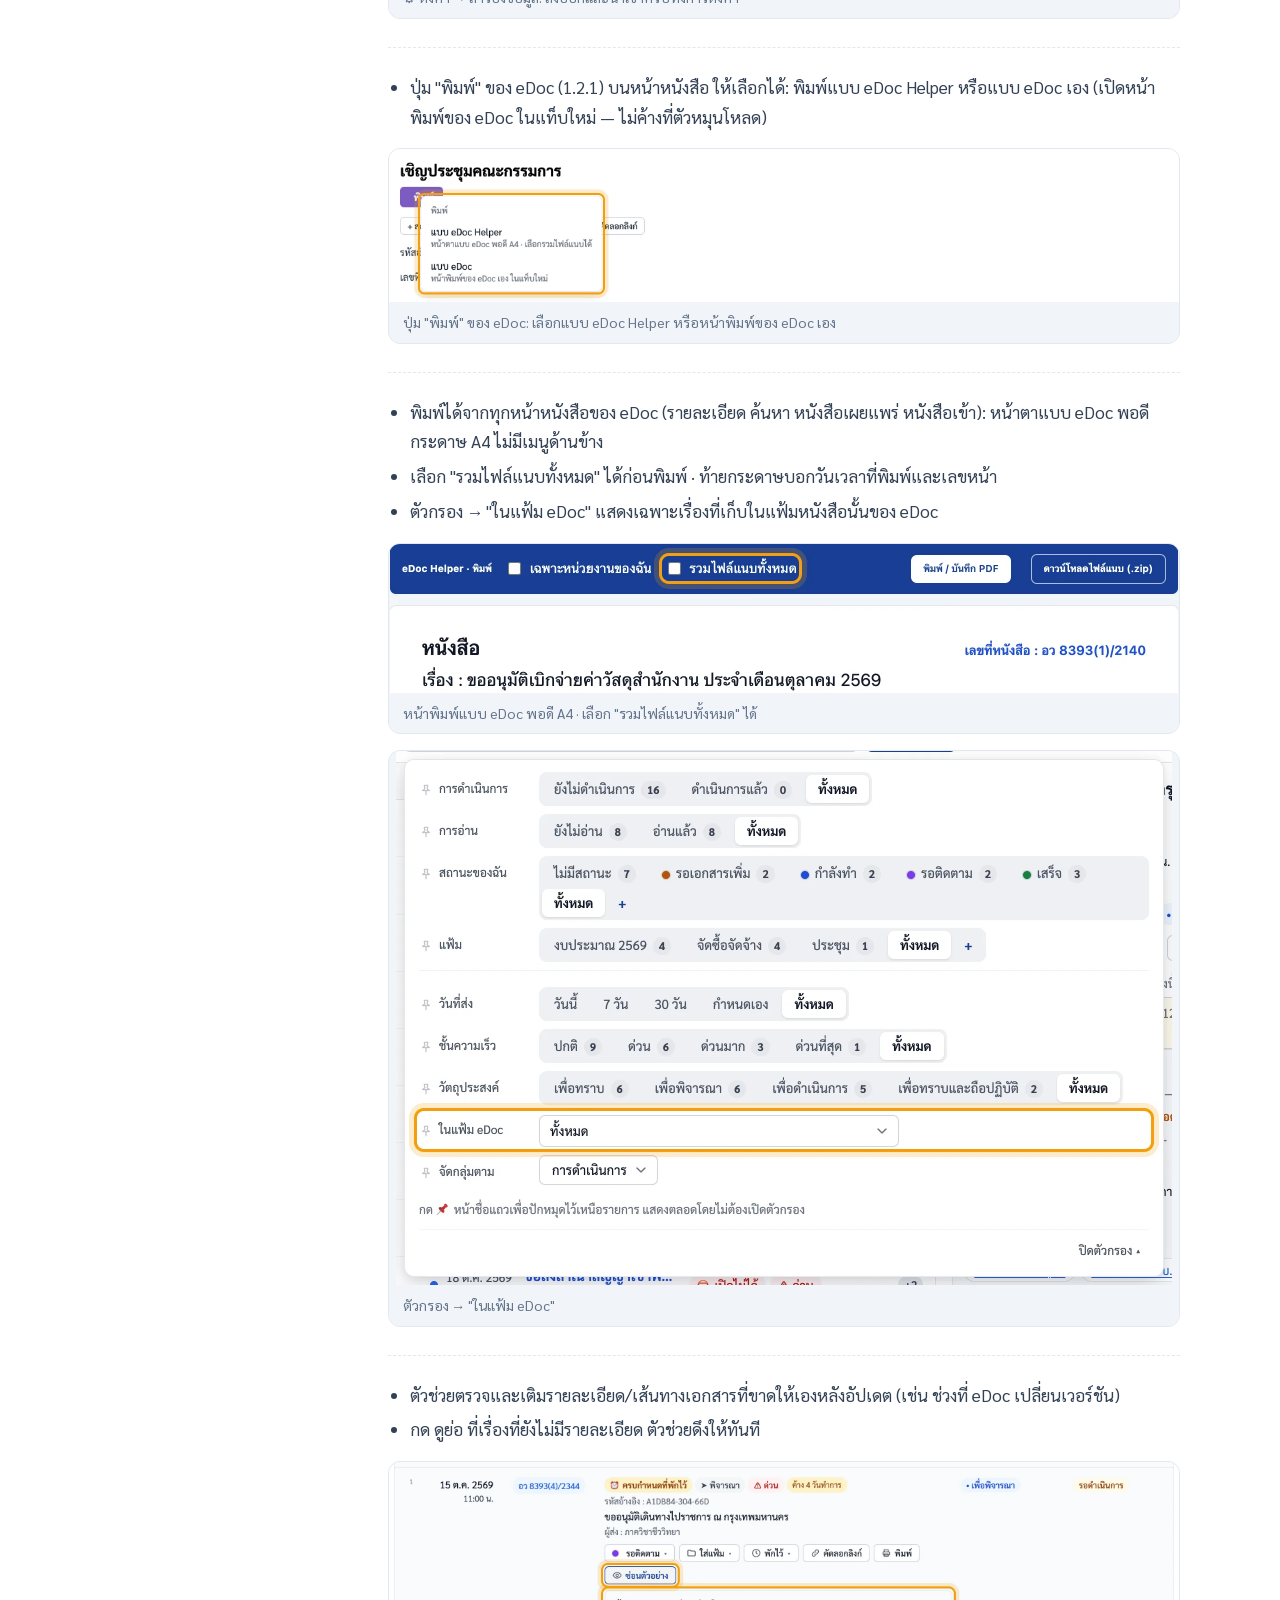
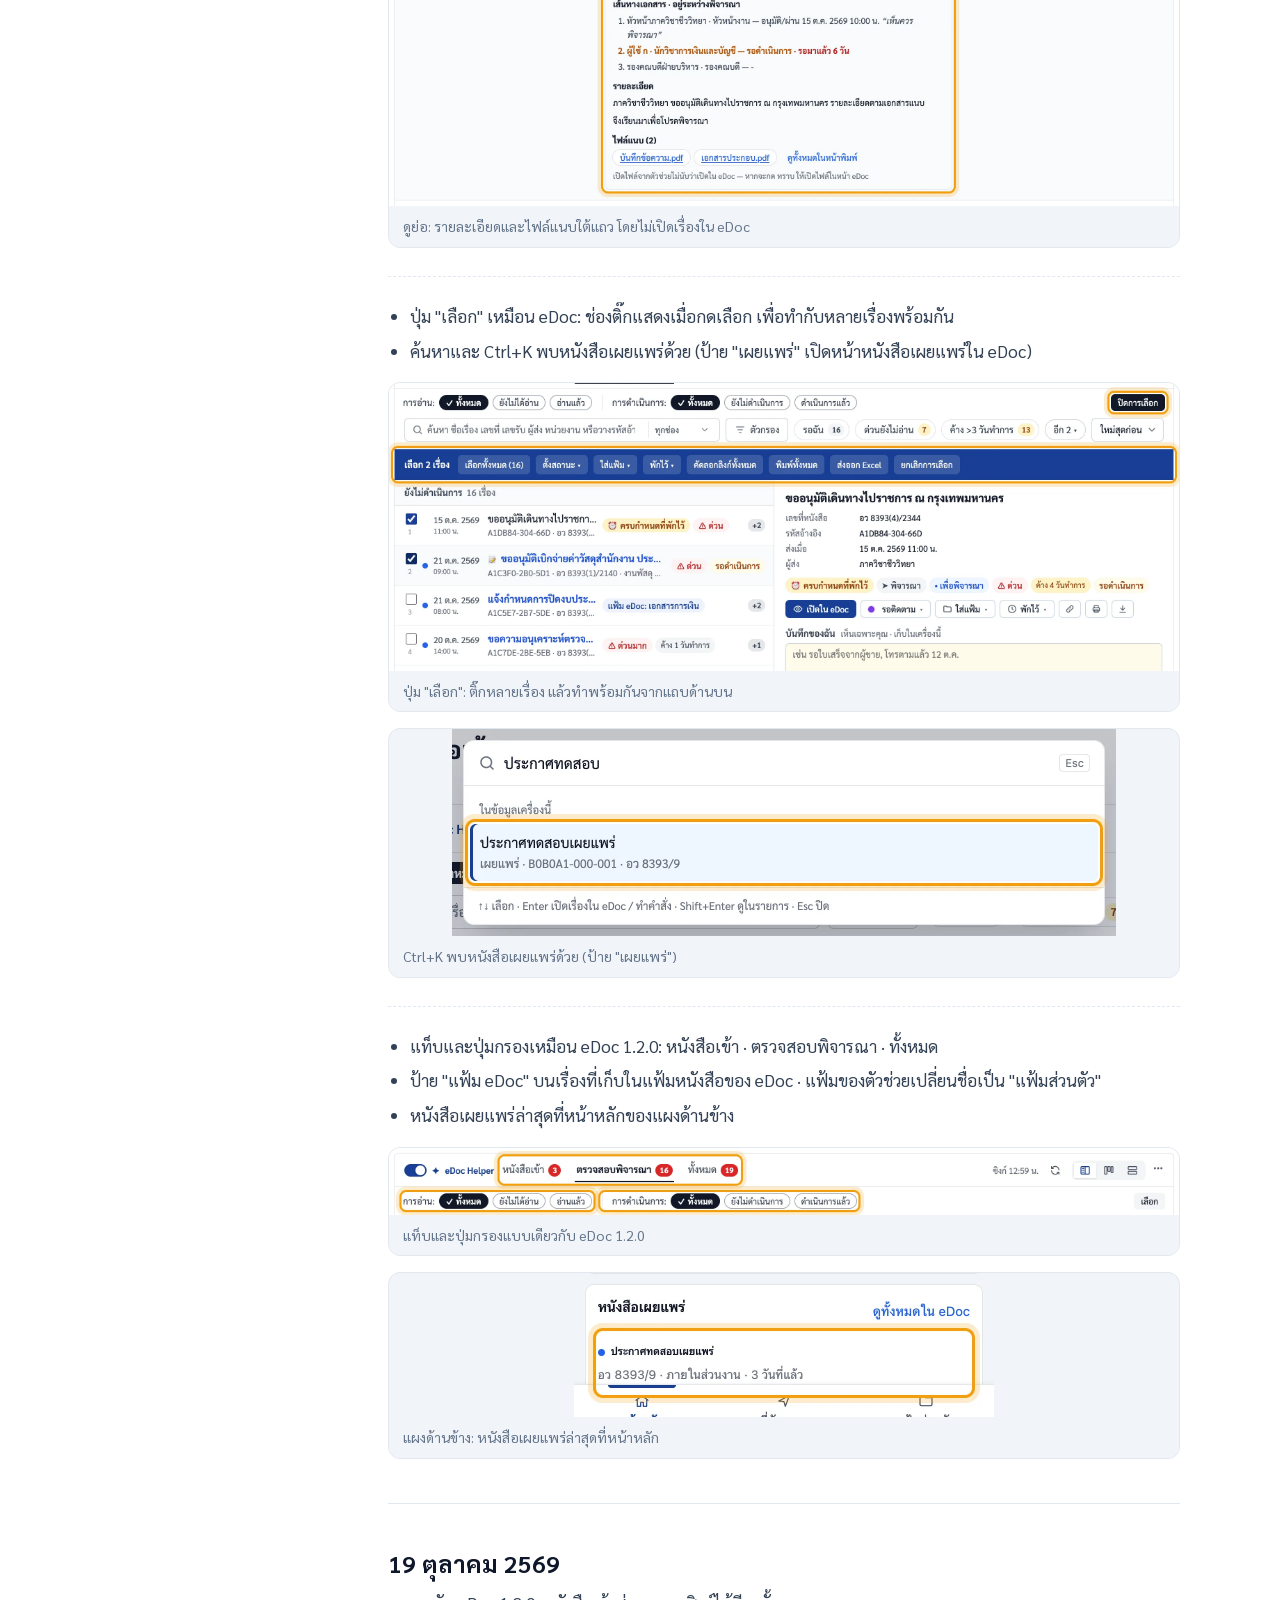
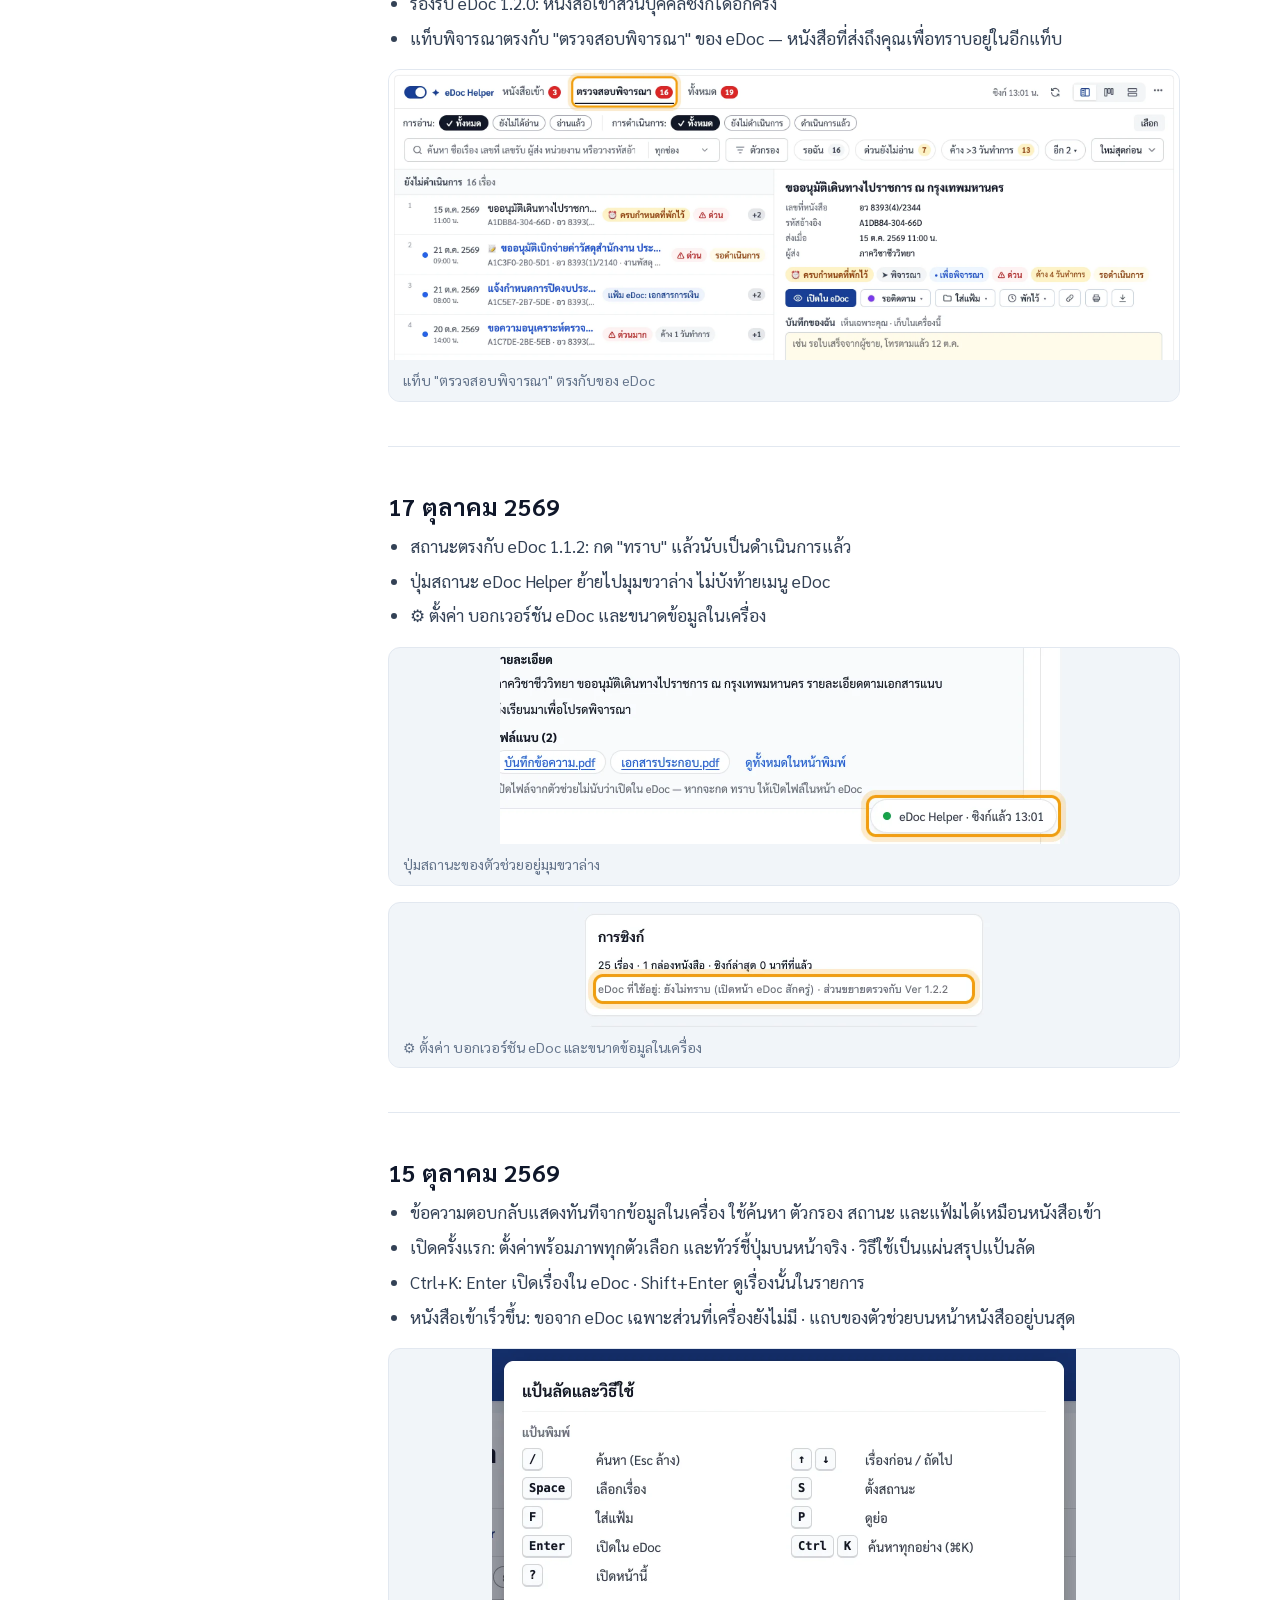
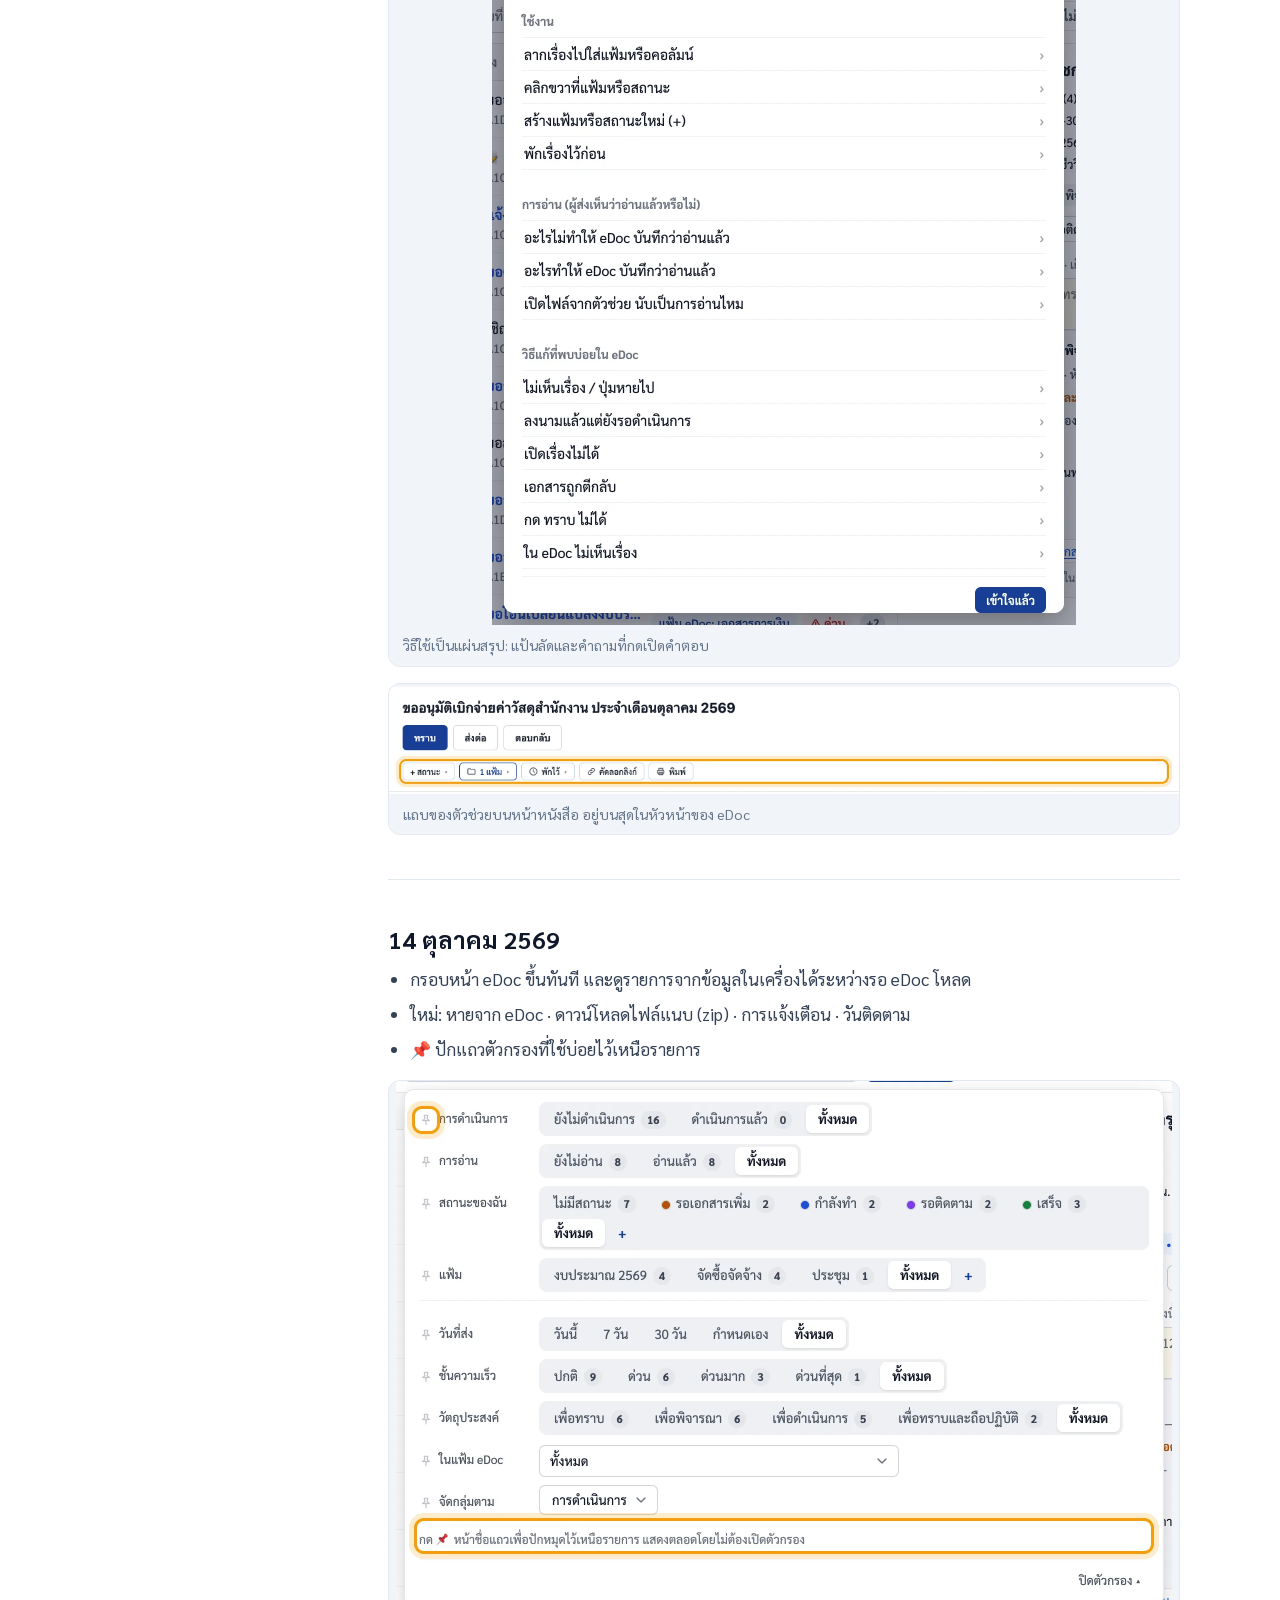
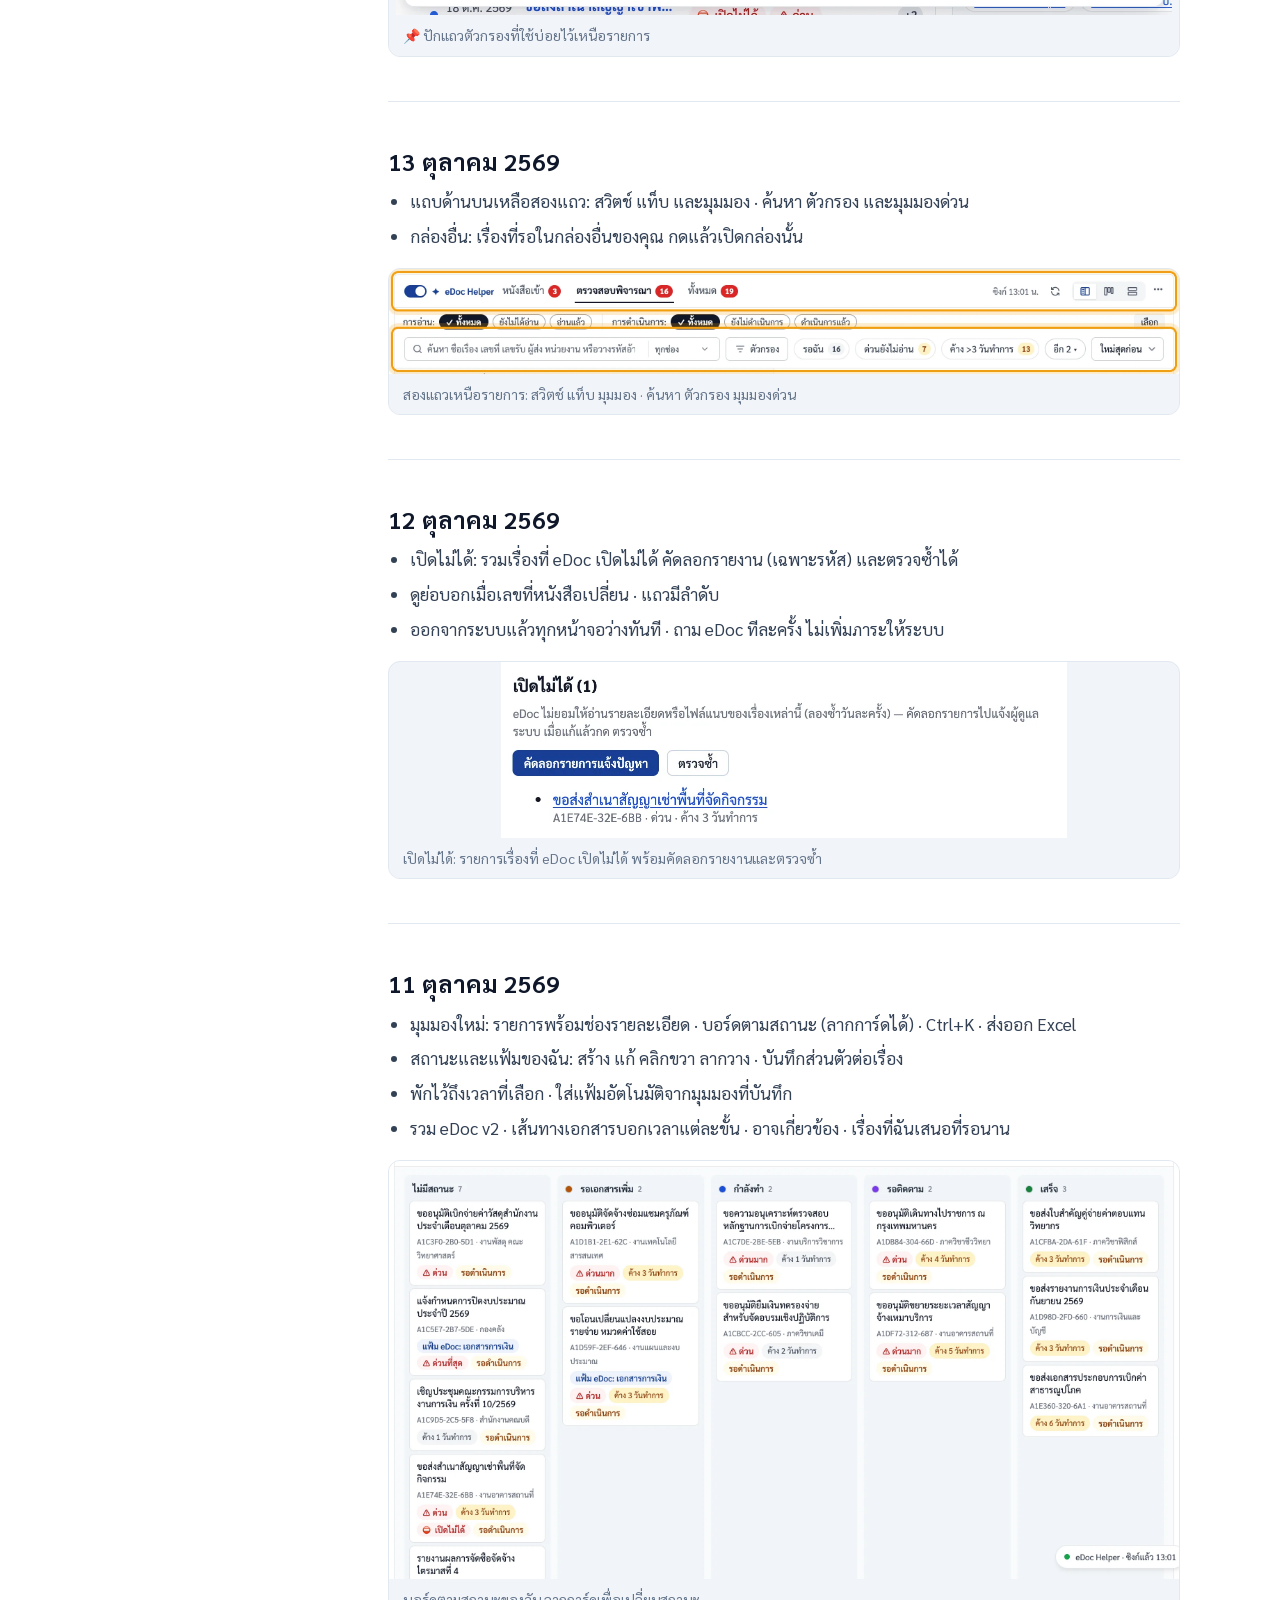
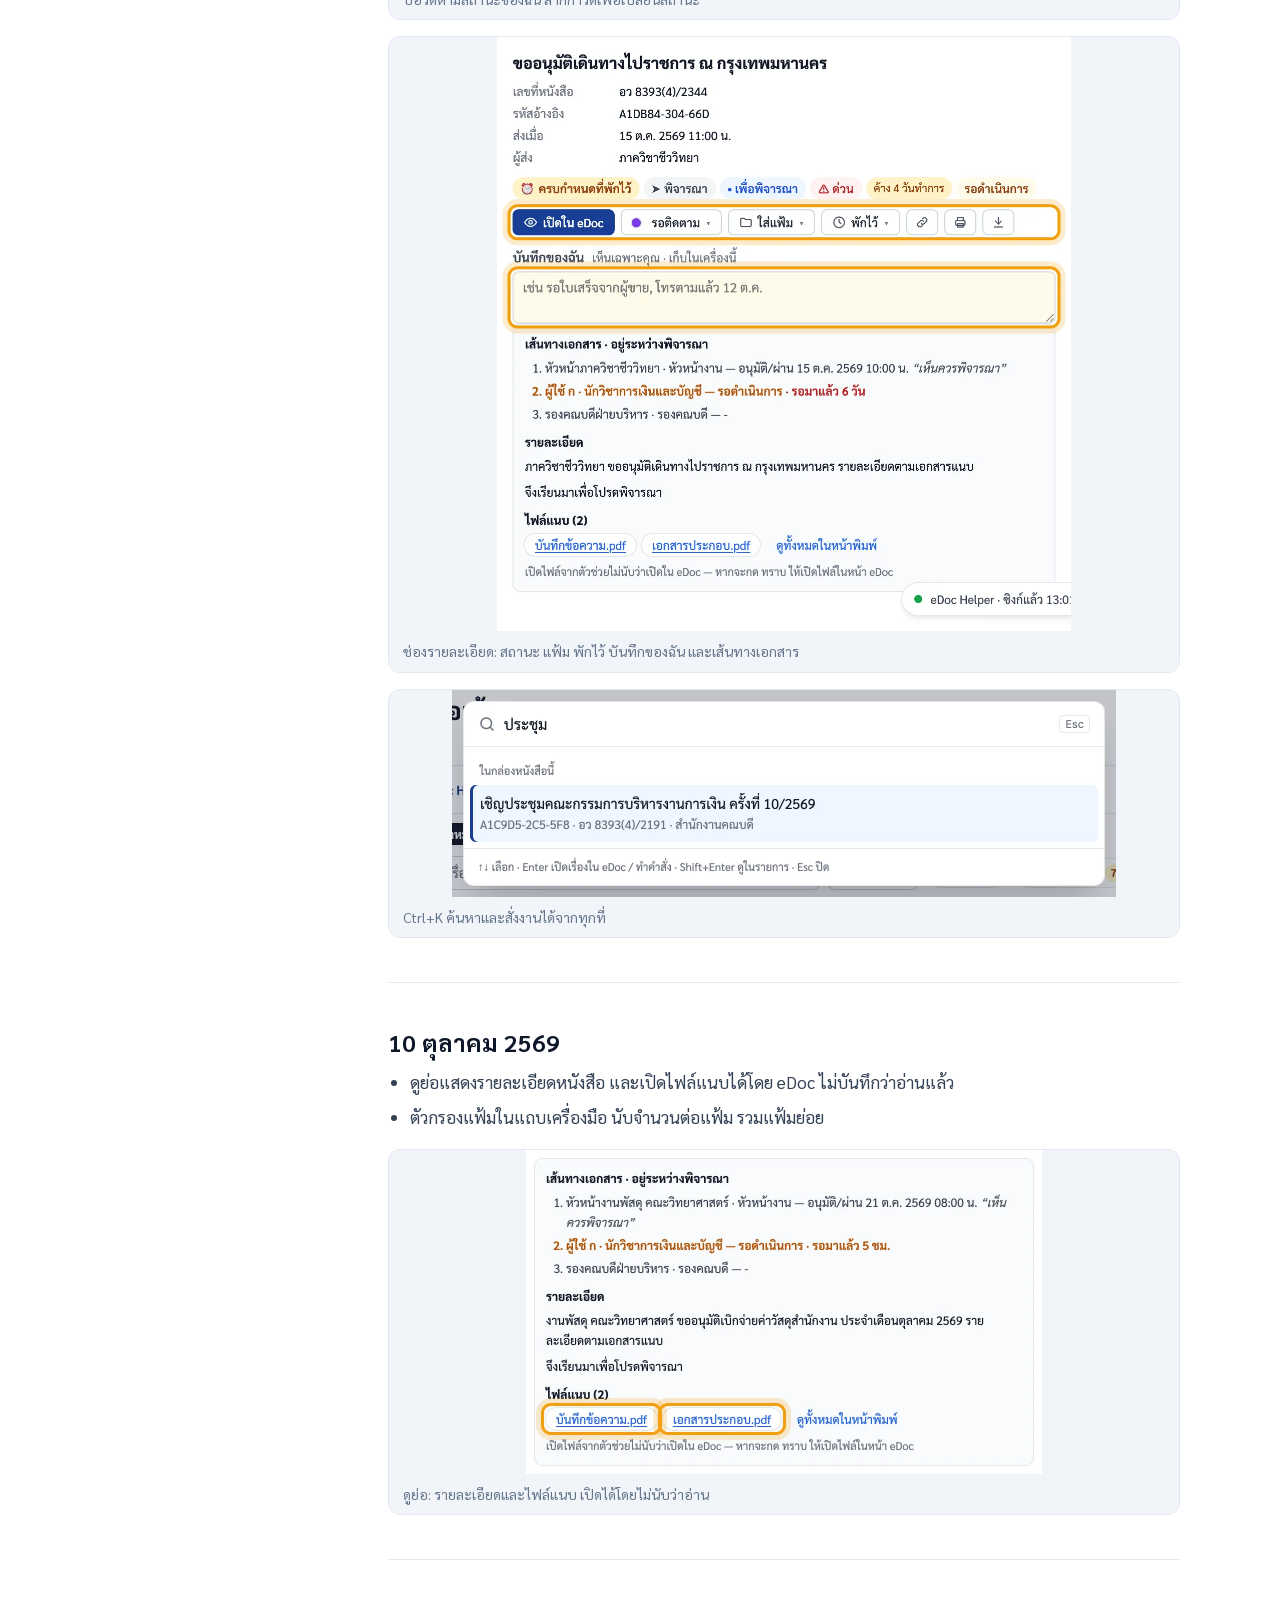
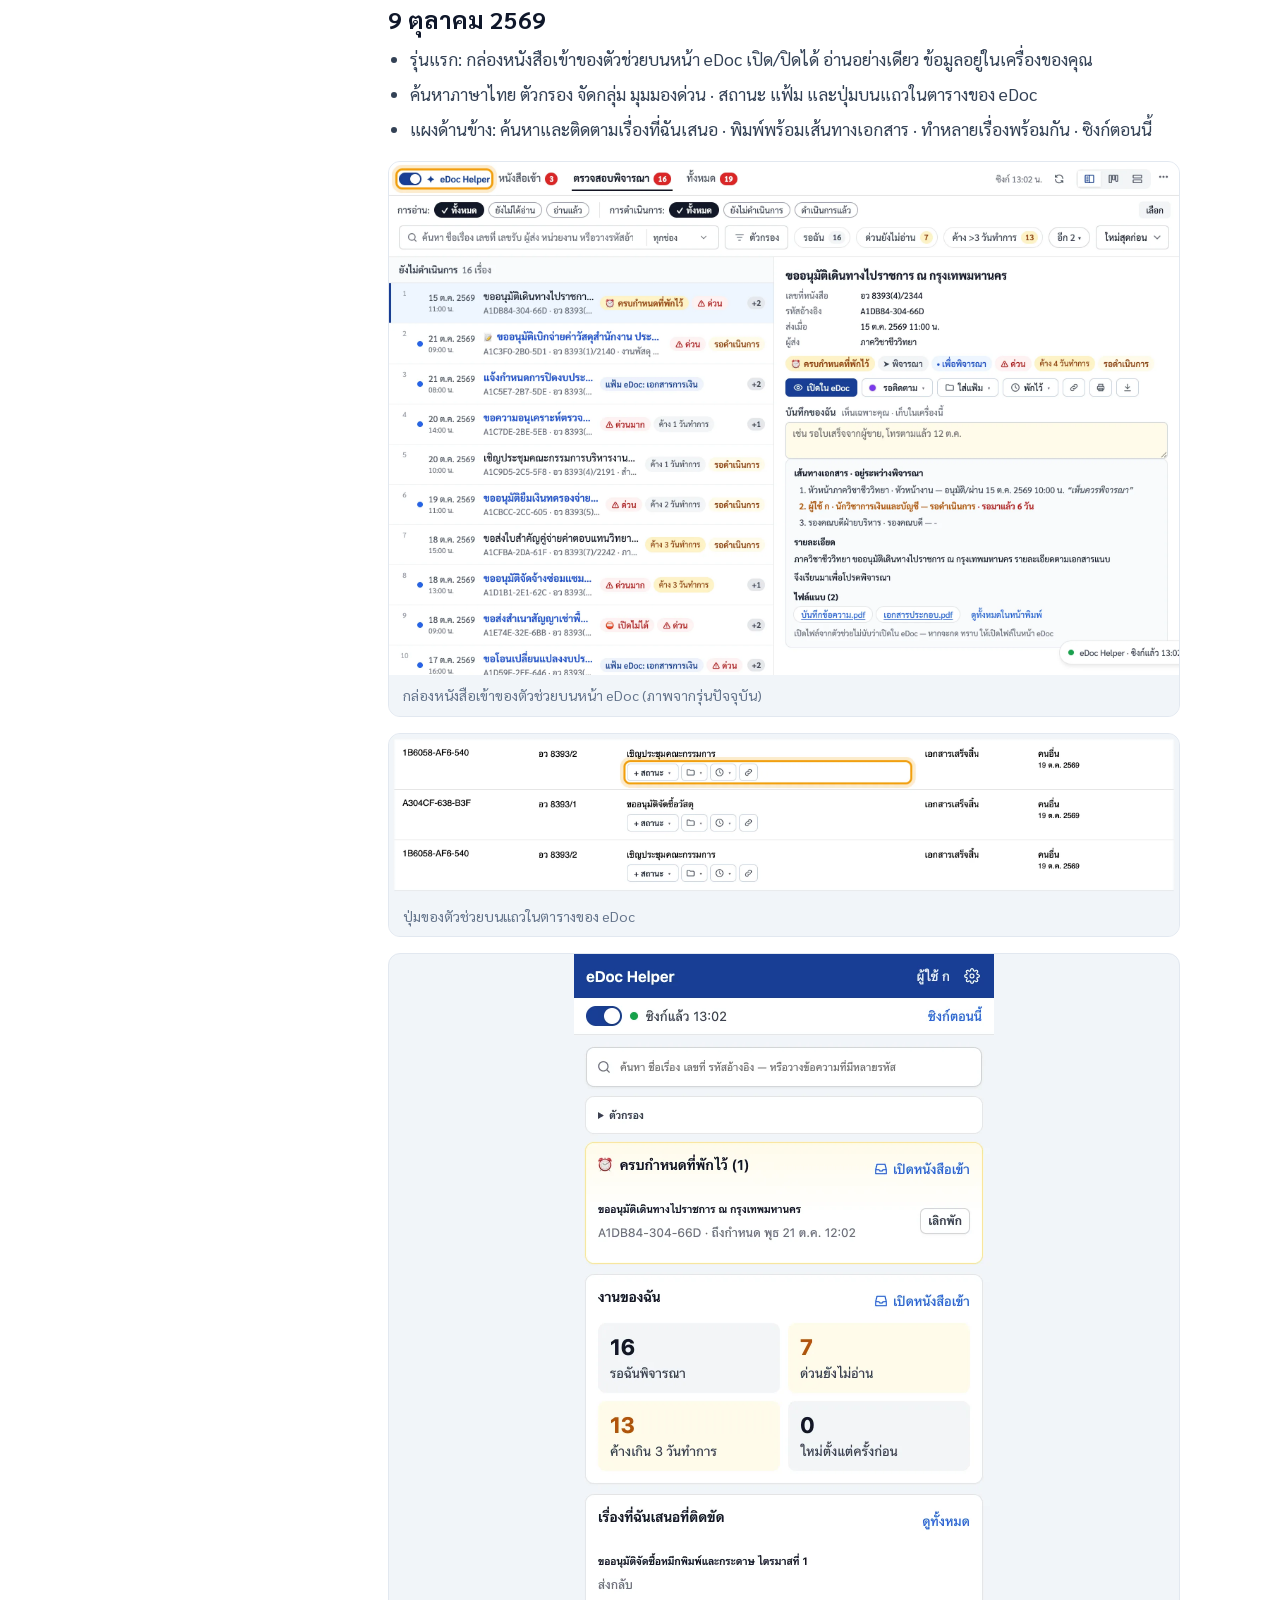
==== commit 21bbbdf8: "feat(extension): สร้างหนังสือ — คัดลอกสถานะ: code, where it stands now, and eDoc's route-history lin" ====
--- a/changes.html
+++ b/changes.html
@@ -42,6 +42,13 @@
 
     <section id="d2026-10-21">
       <h2>21 ตุลาคม 2569</h2>
+      <div class="rel" id="n2026-10-21f">
+      <ul>
+        <li data-note="2026-10-21f">สร้างหนังสือ: ปุ่ม &quot;คัดลอกสถานะ&quot; ของเรื่องที่ยังไม่เสร็จ — รหัสอ้างอิง สถานะตอนนี้ และลิงก์หน้าประวัติการพิจารณาของ eDoc ที่แสดงสถานะล่าสุดเสมอ</li>
+        <li data-note="2026-10-21f">ดูย่อ: ไฟล์แนบเรียงทีละบรรทัด · กล่องเลื่อนตามหน้าเมื่อเลื่อนหน้าจอ</li>
+      </ul>
+        <figure class="chg"><img src="img/changes/2026-10-21f-1.webp" alt="คัดลอกสถานะ: วางในแชตหรืออีเมลได้ — ผู้รับเปิดลิงก์ดูสถานะล่าสุดใน eDoc" loading="lazy" width="484" height="305"><figcaption>คัดลอกสถานะ: วางในแชตหรืออีเมลได้ — ผู้รับเปิดลิงก์ดูสถานะล่าสุดใน eDoc</figcaption></figure>
+      </div>
       <div class="rel" id="n2026-10-21e">
       <ul>
         <li data-note="2026-10-21e">สร้างหนังสือ: แต่ละเรื่องบอกว่าอยู่ตรงไหน — รอใคร กี่วันทำการ, ส่งกลับพร้อมเหตุผล, อนุมัติแล้ว, ร่างที่ยังไม่ส่ง</li>
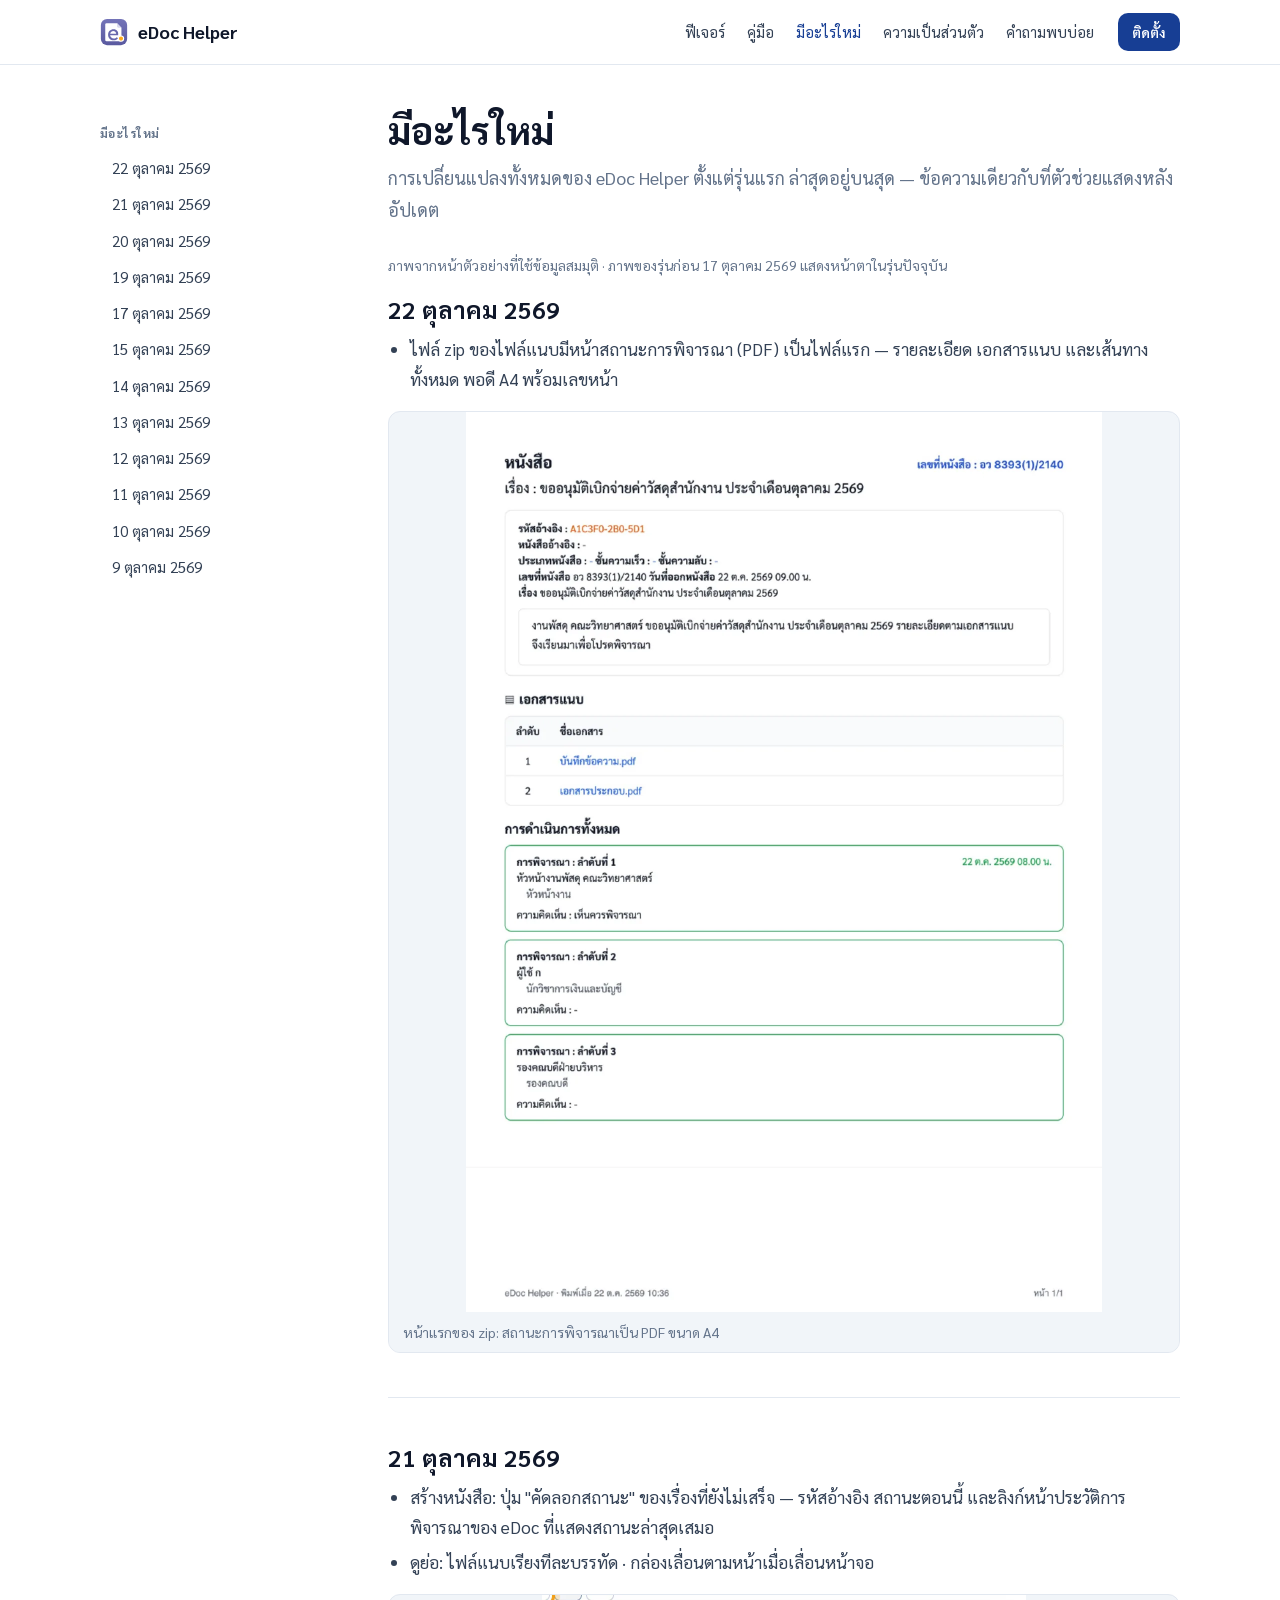
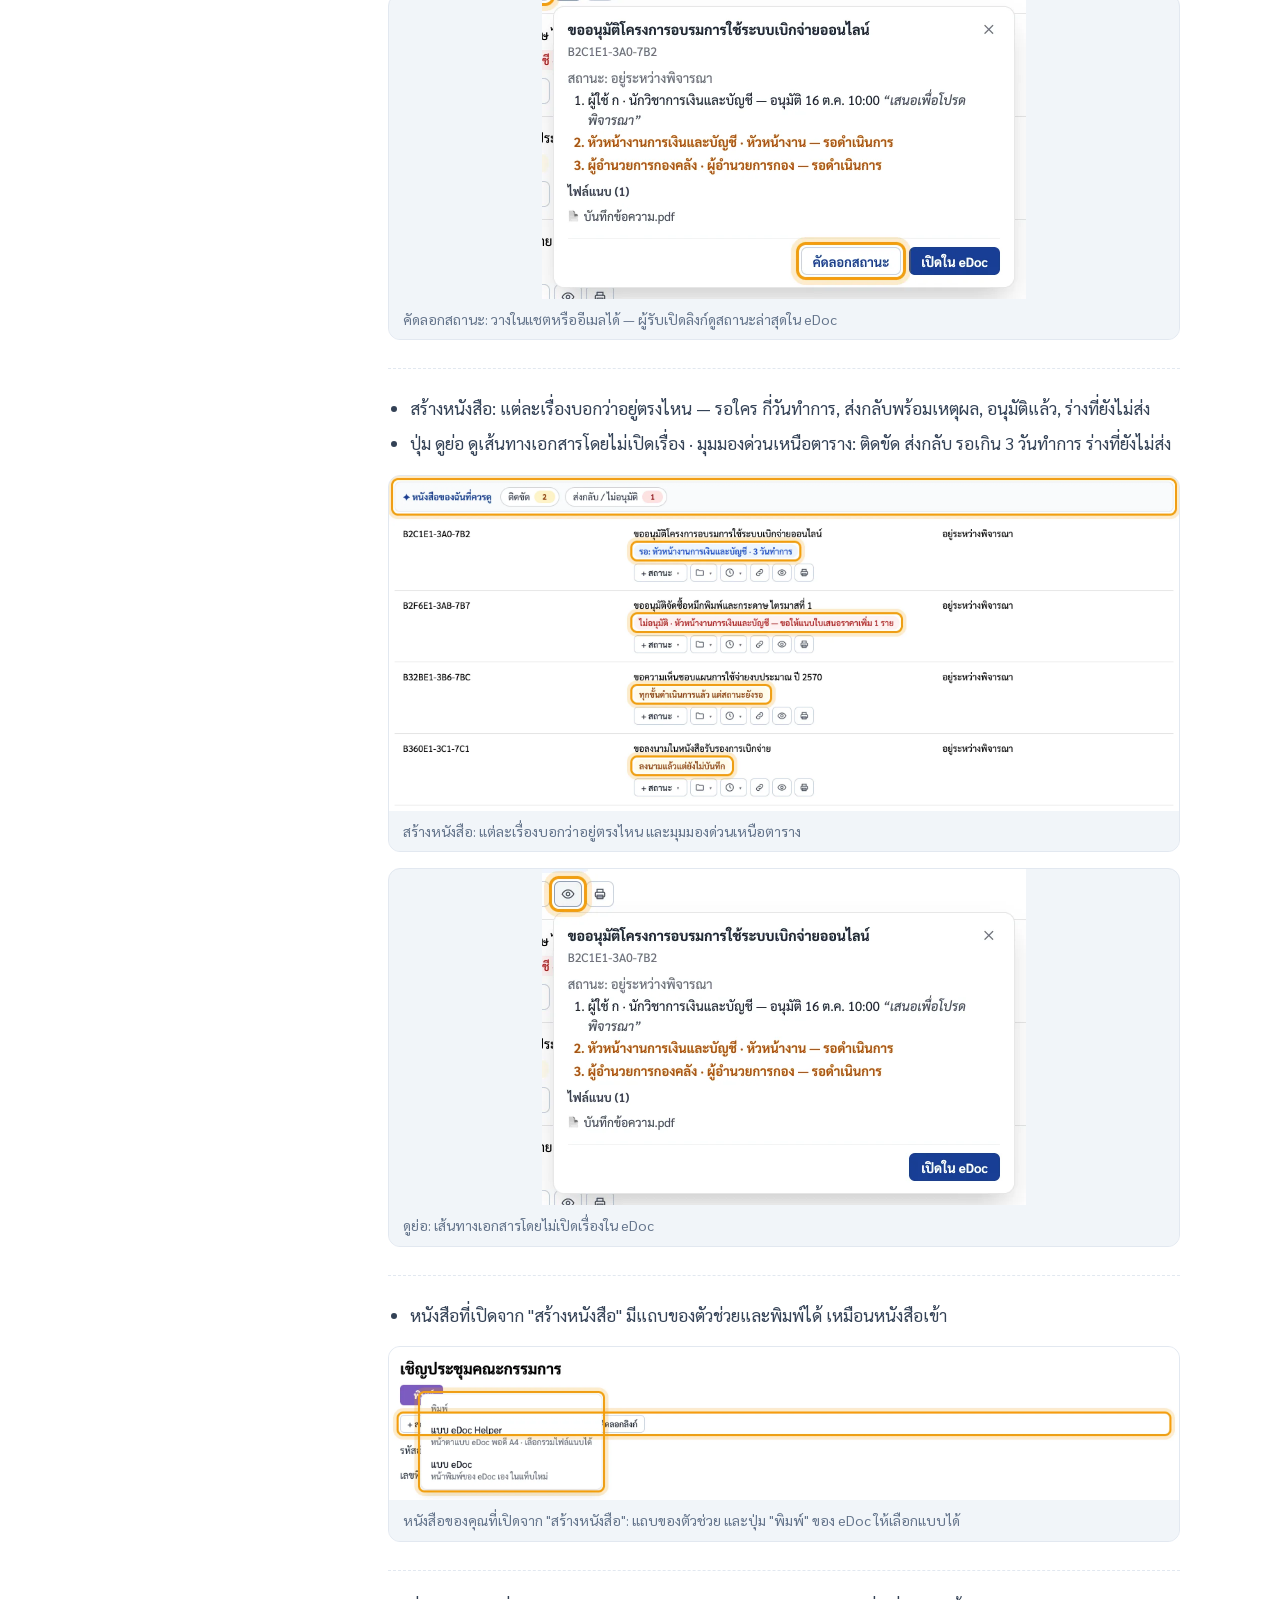
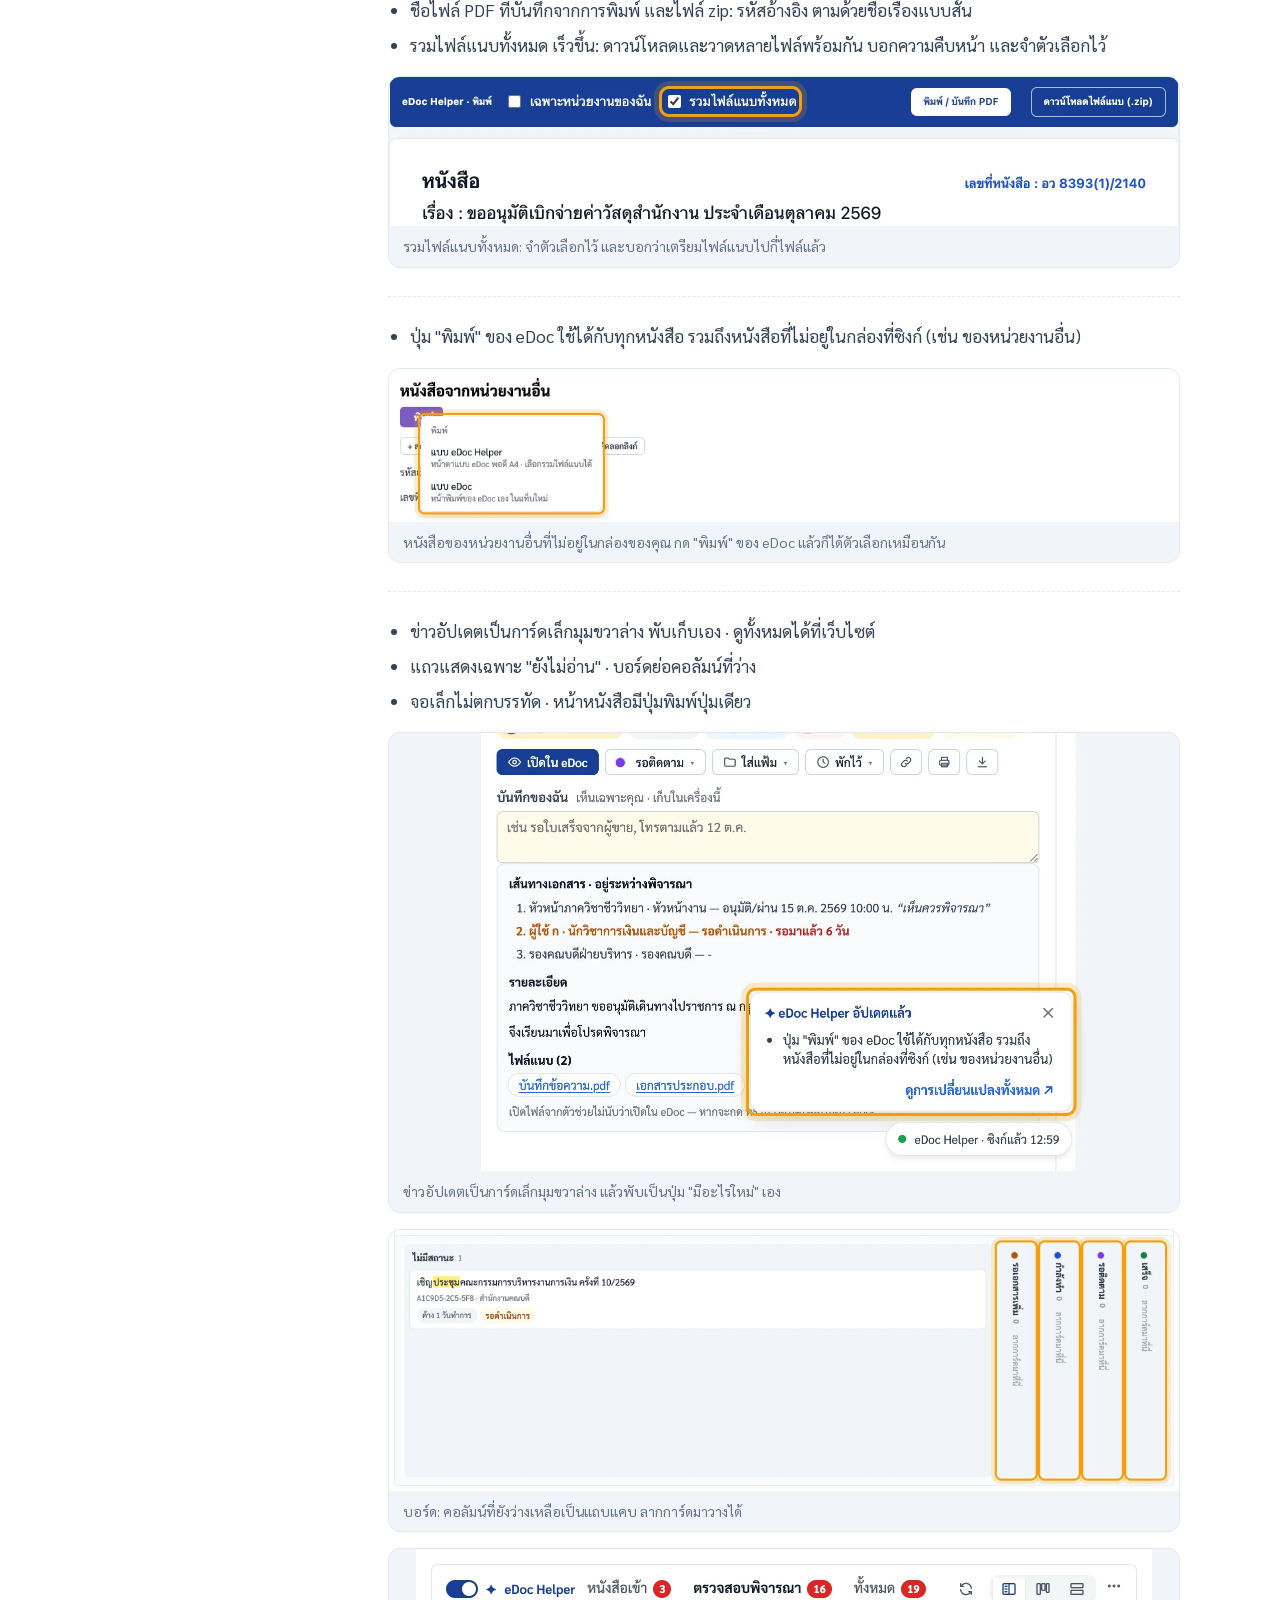
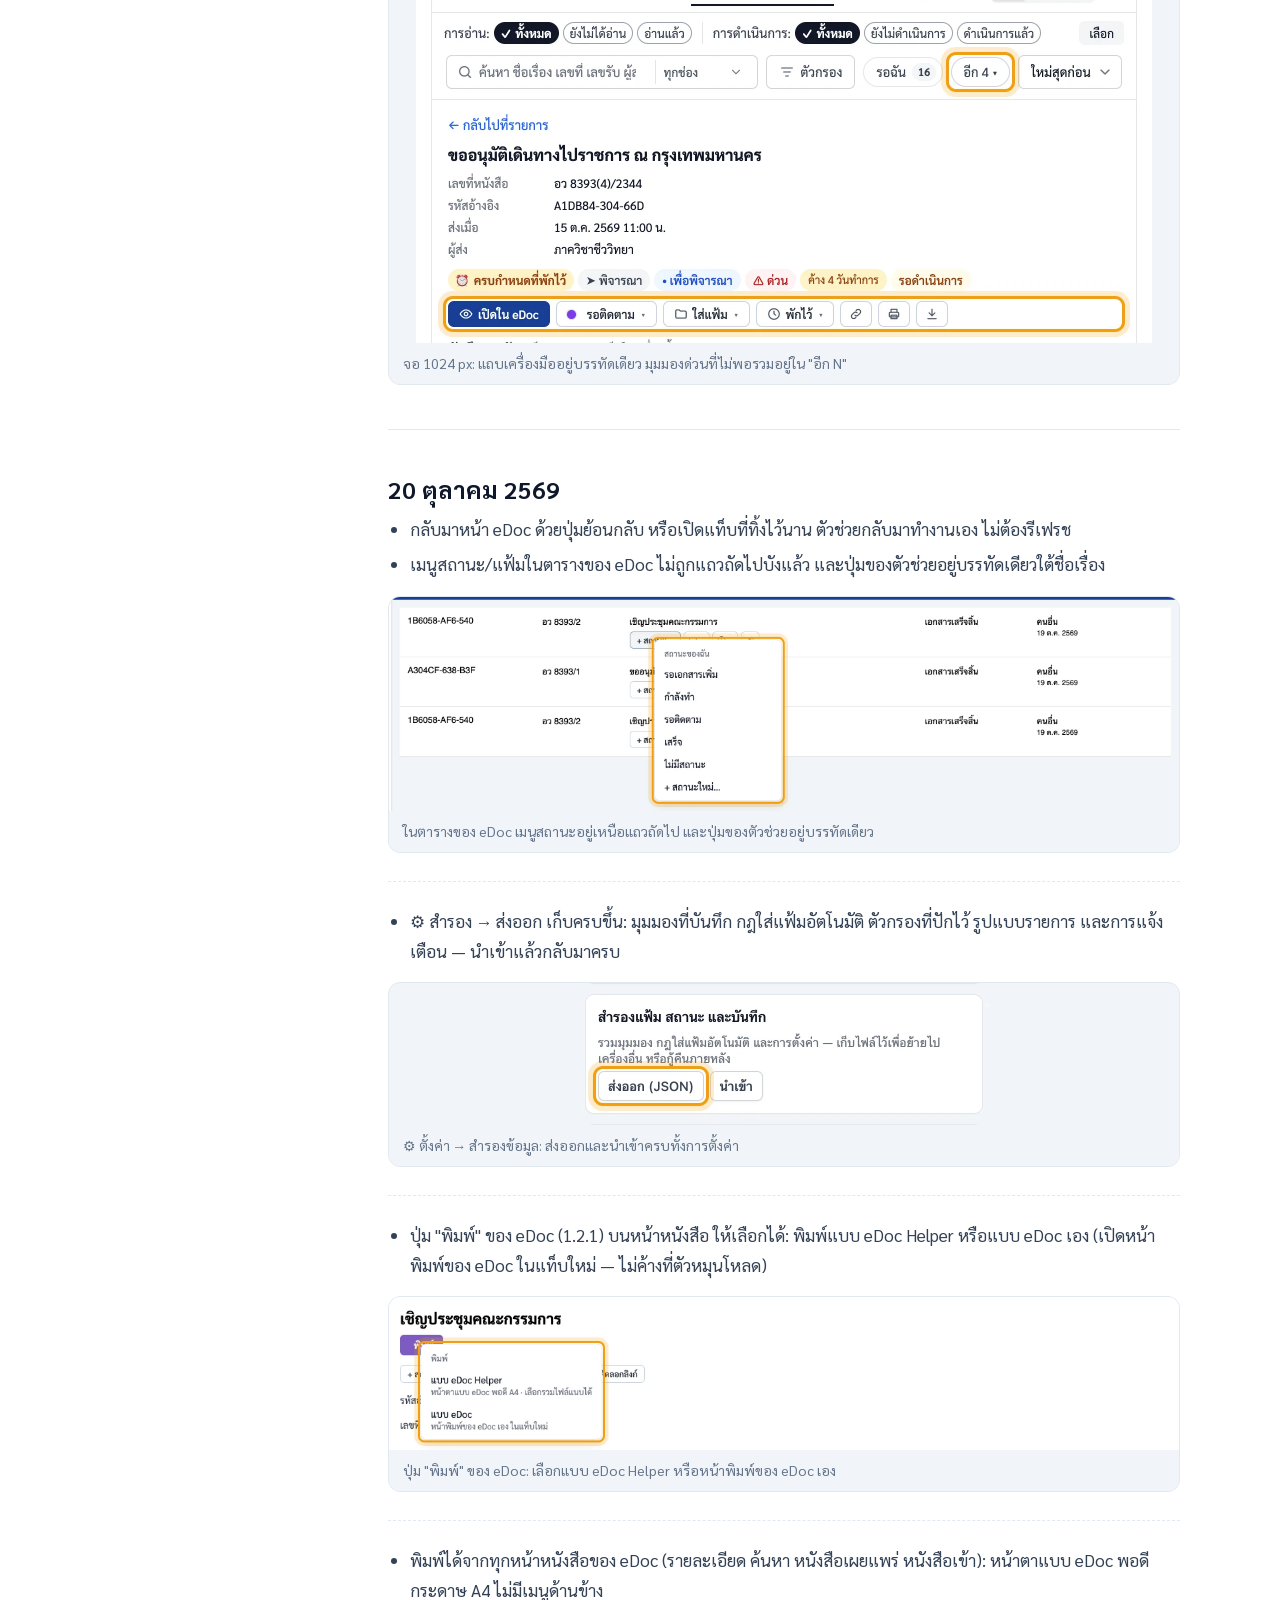
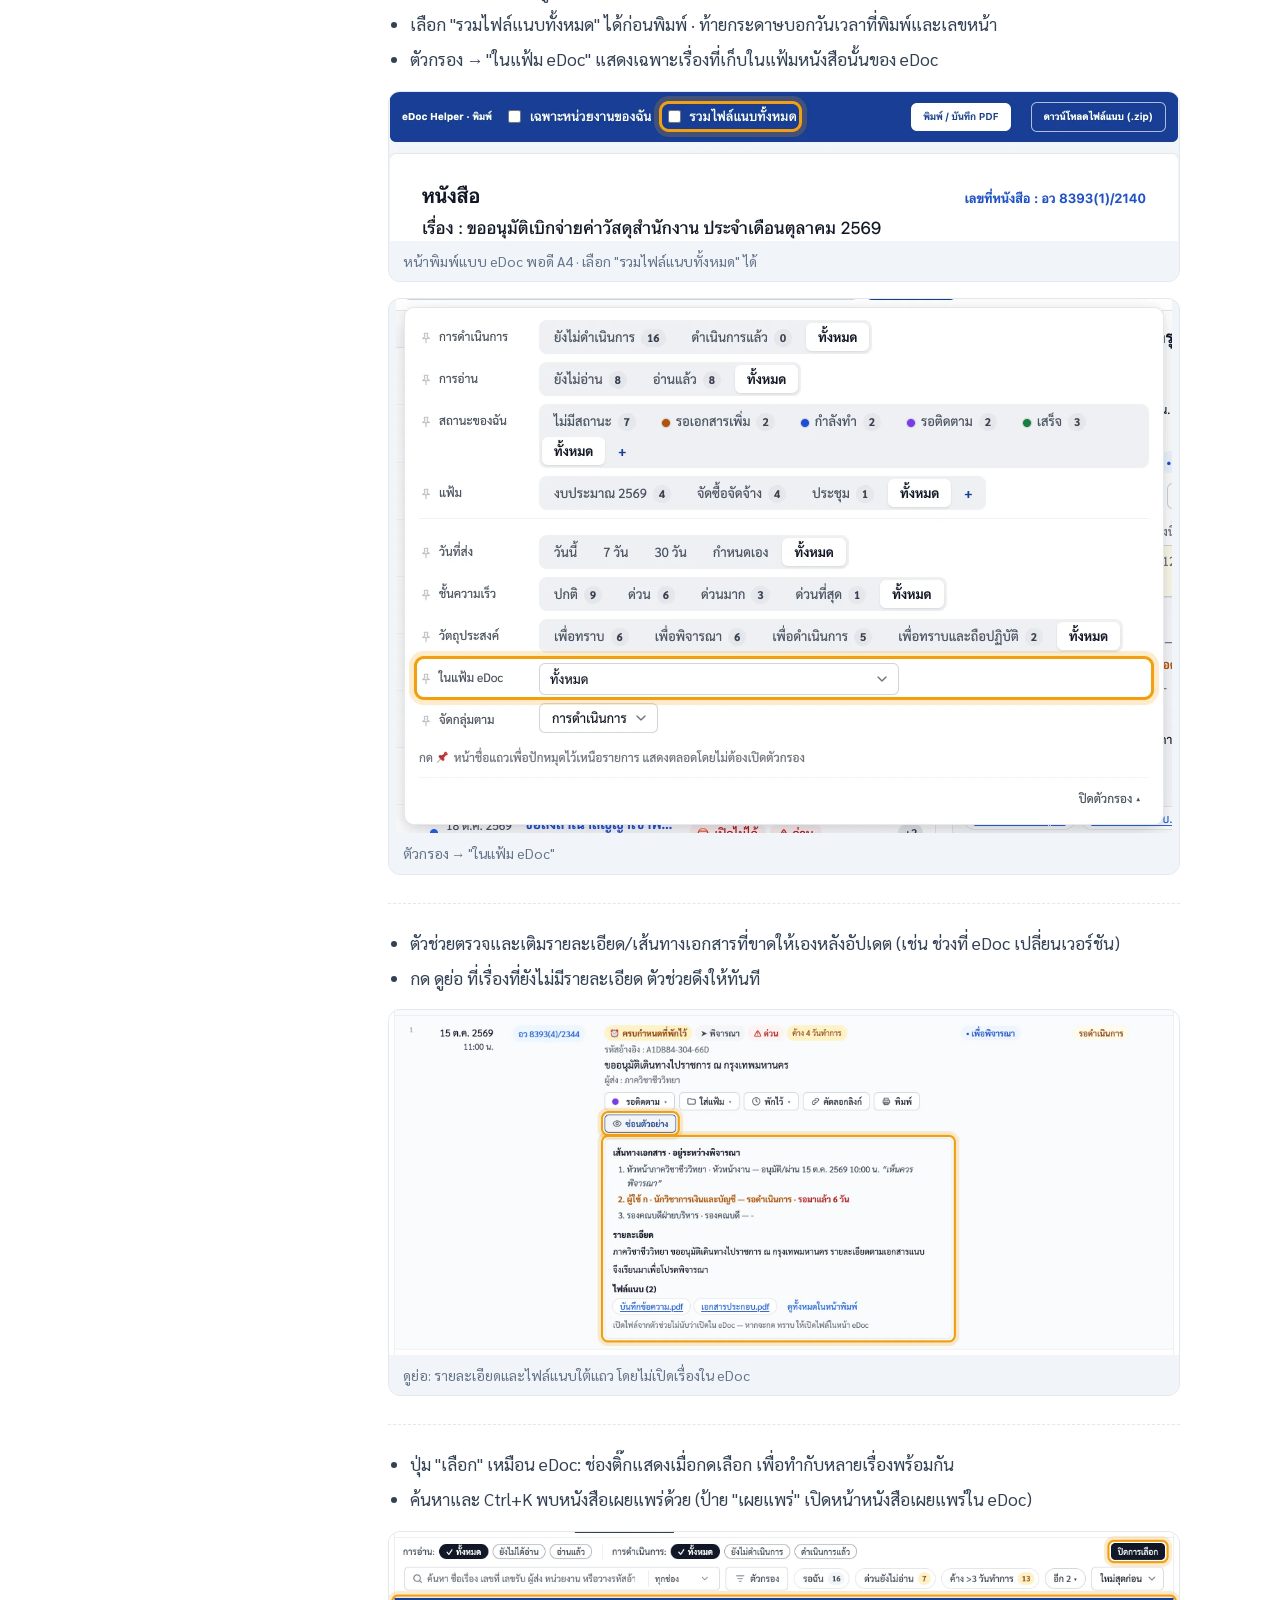
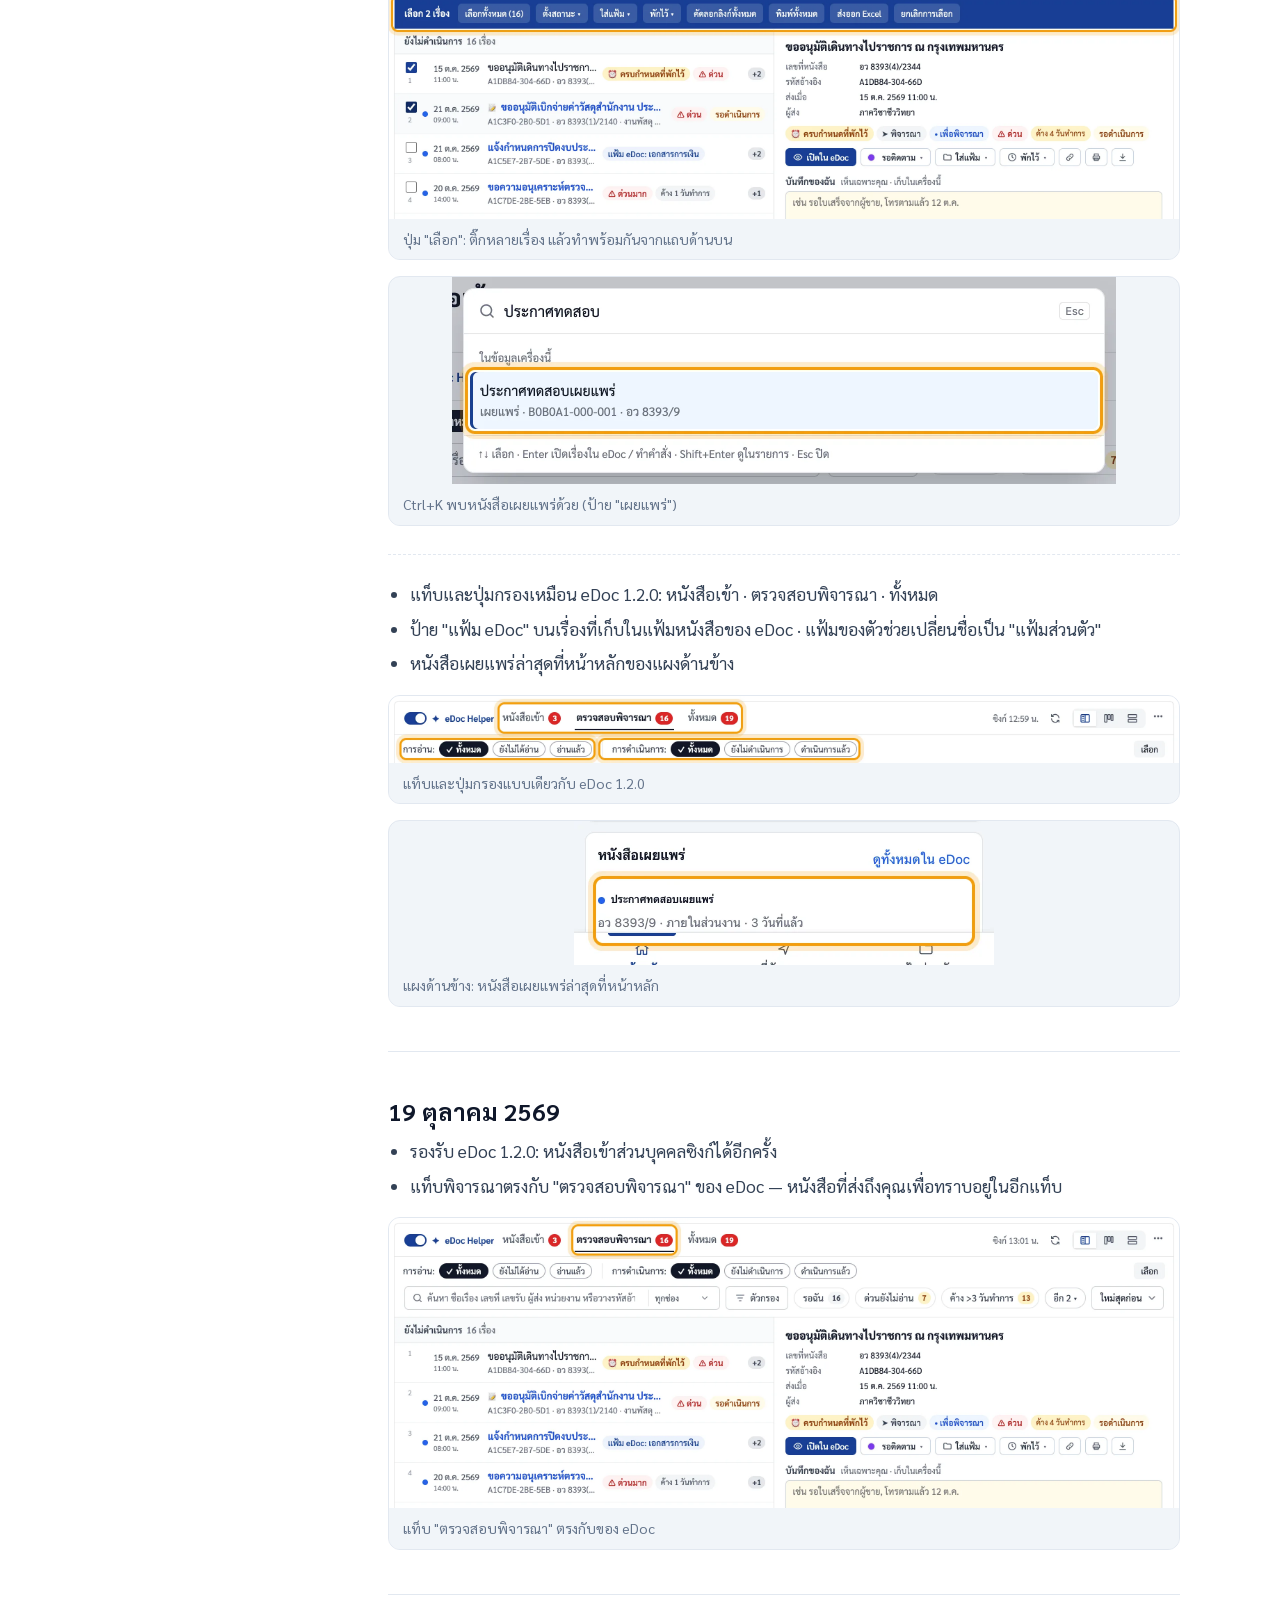
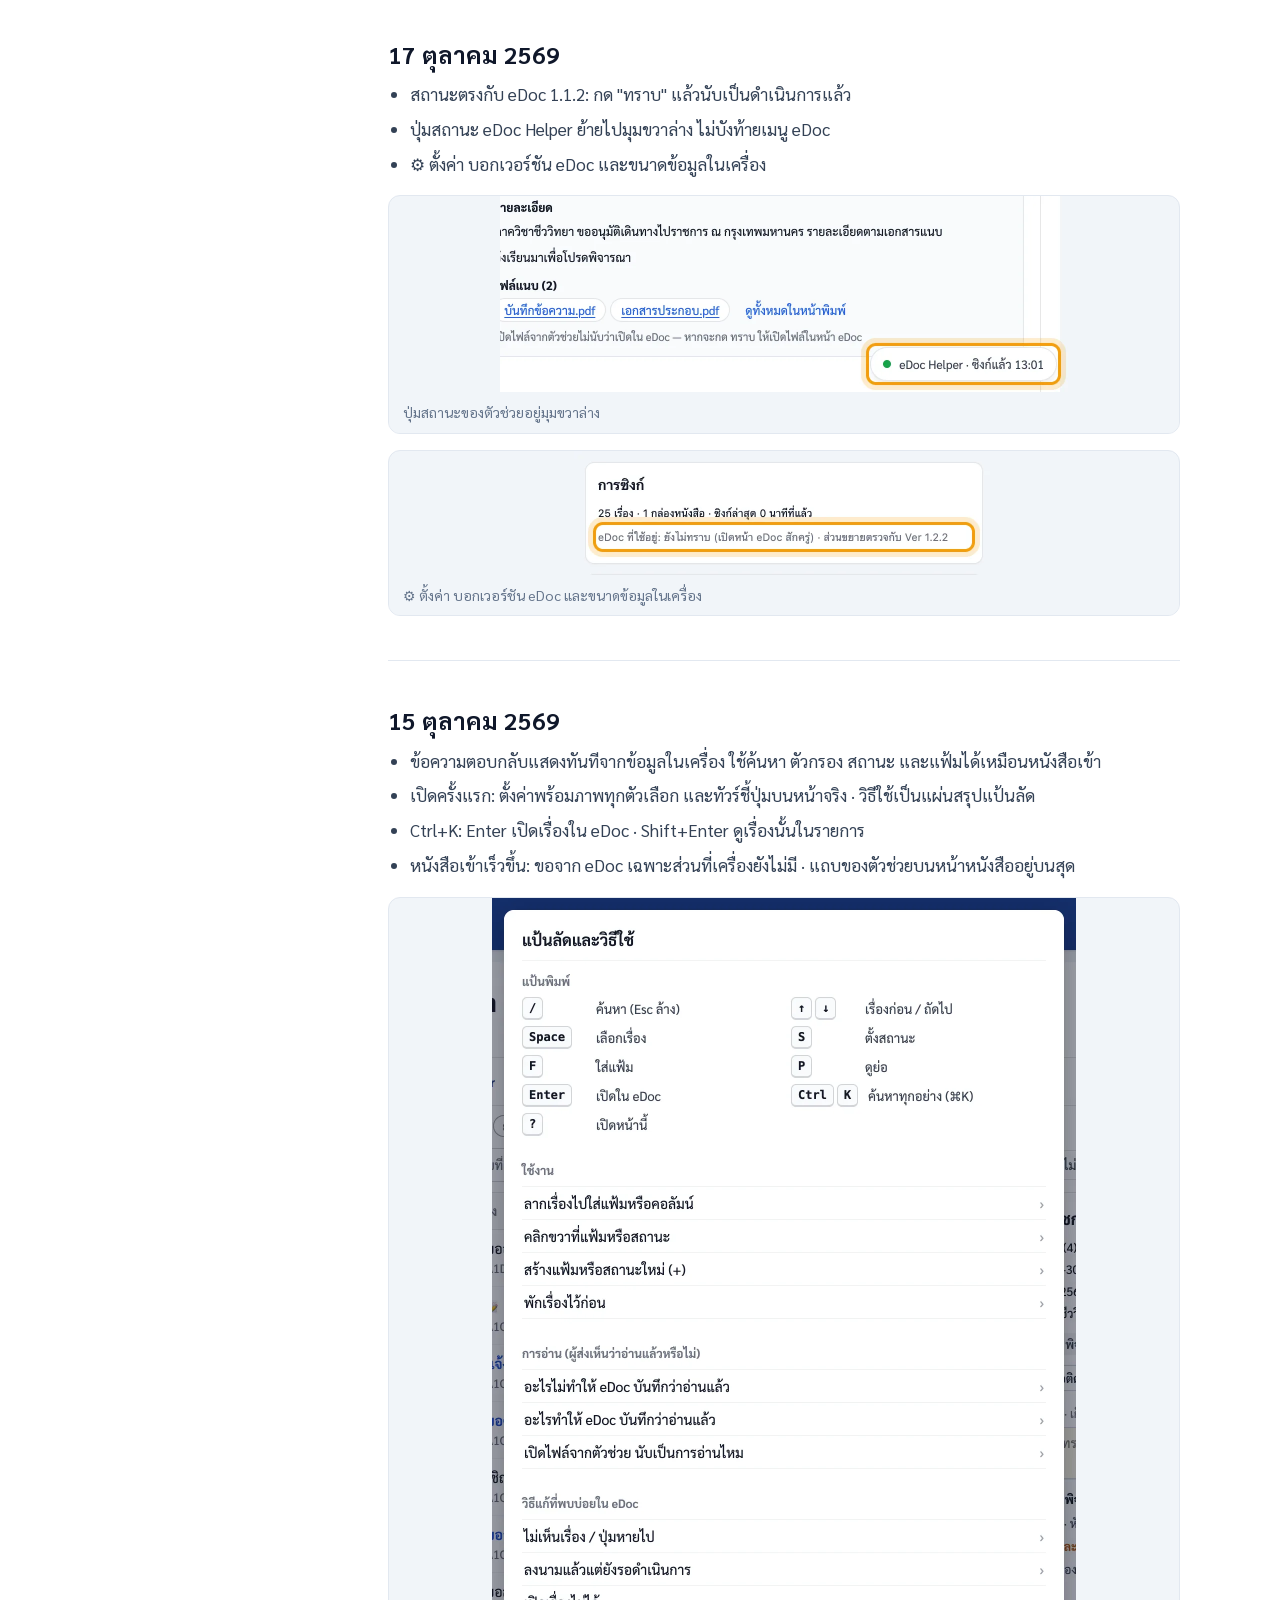
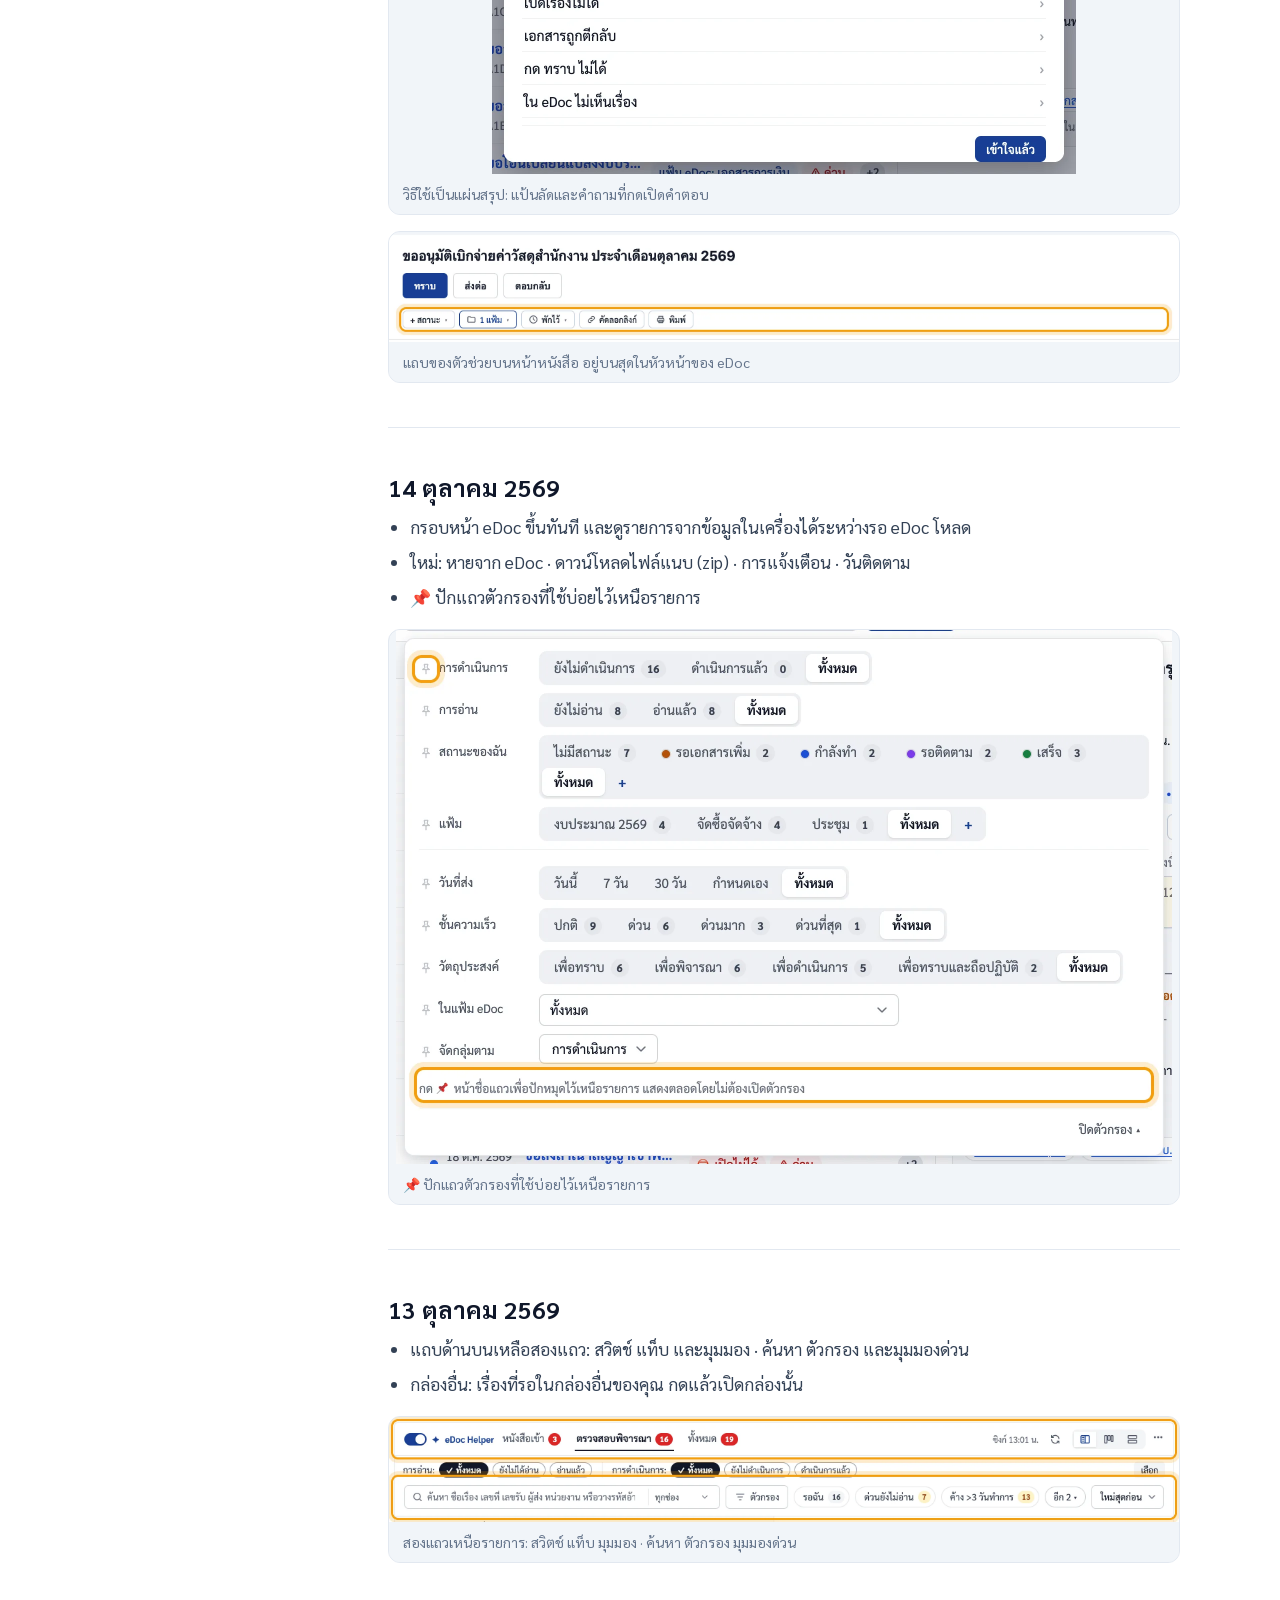
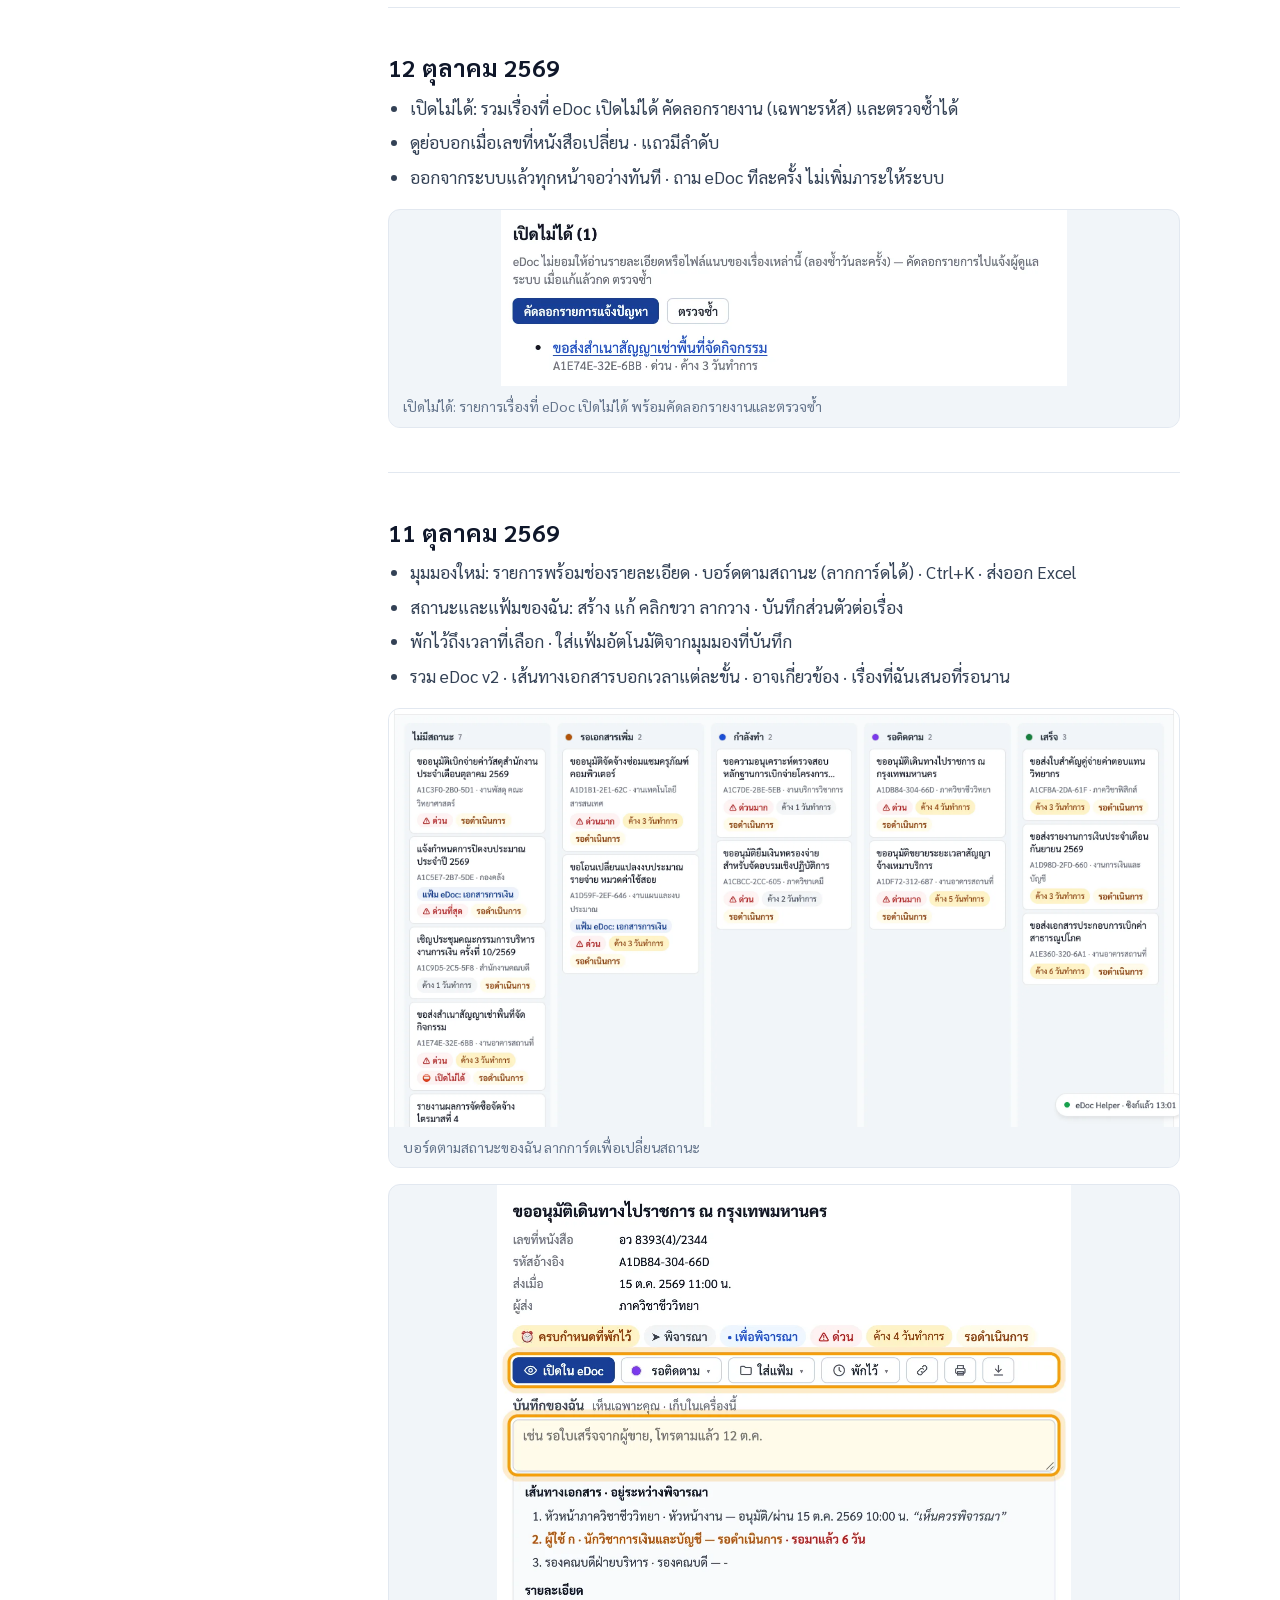
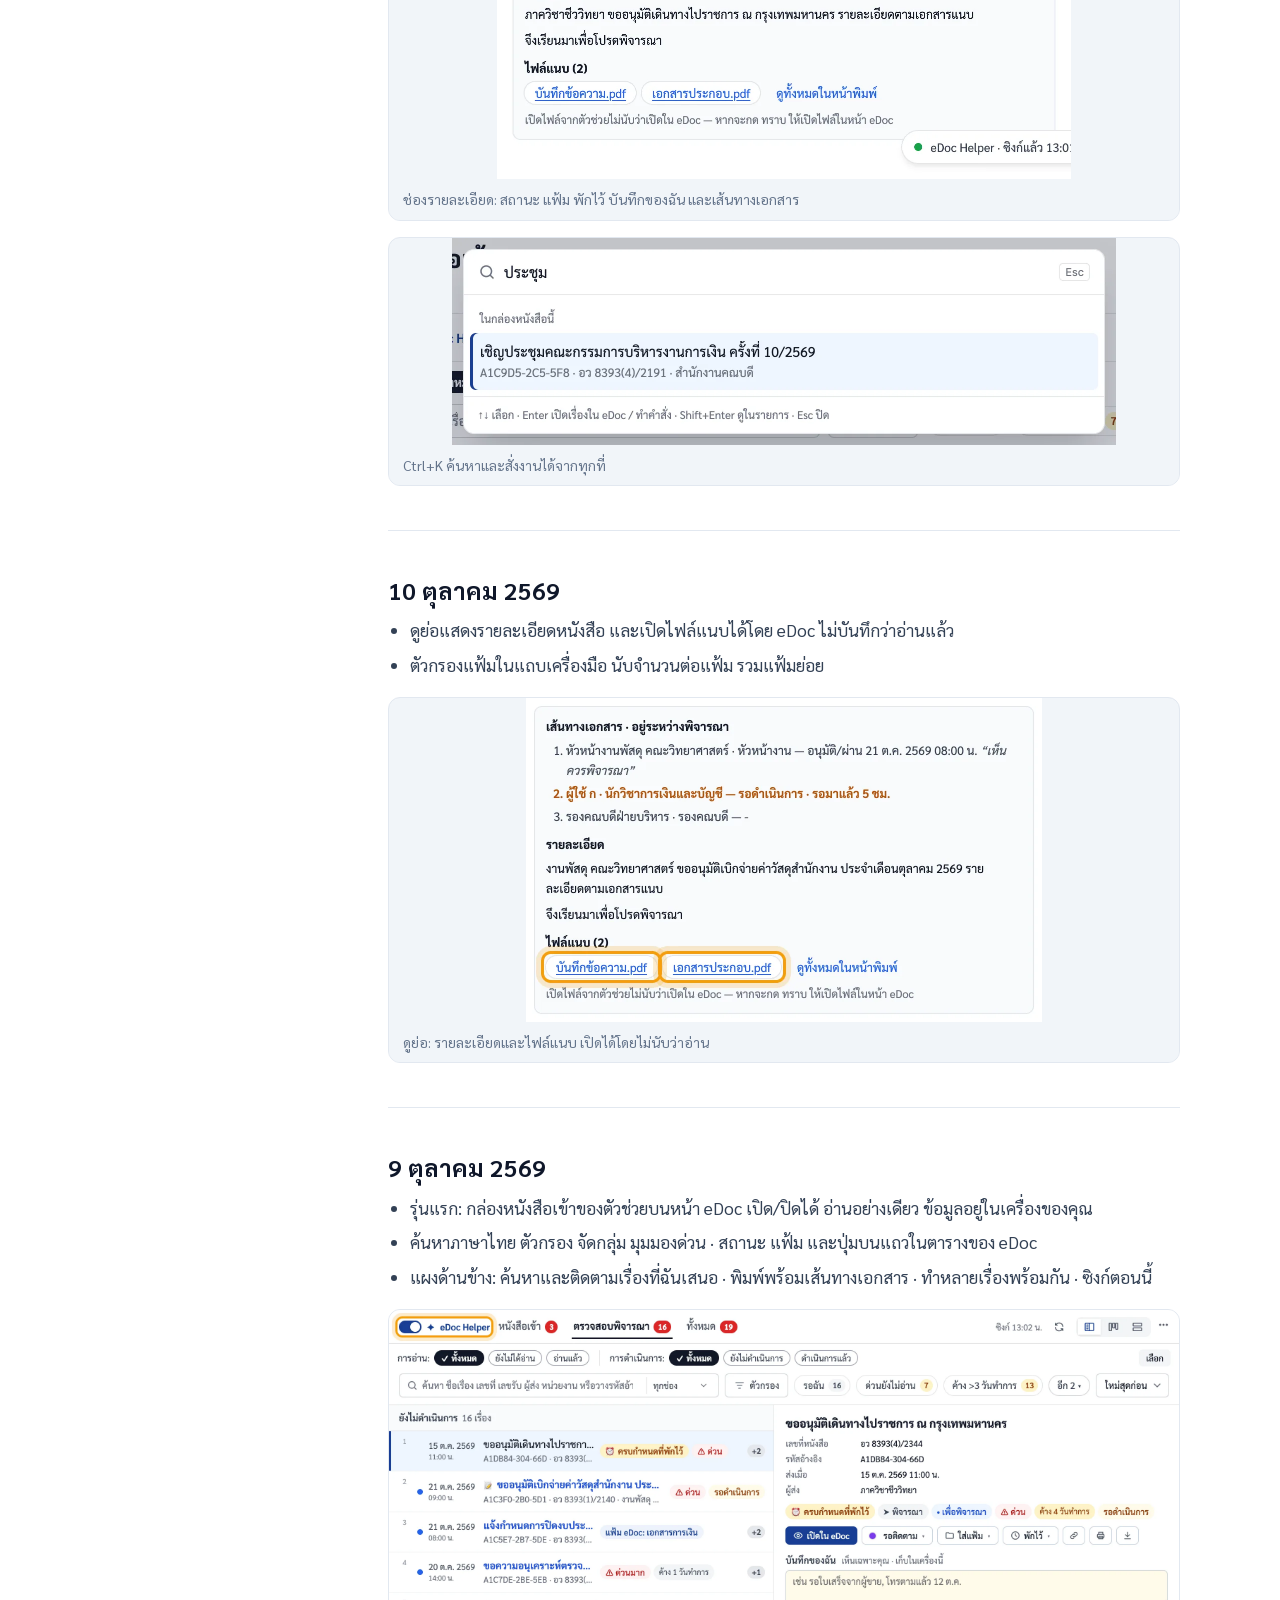
==== commit c2a5d4e3: "feat(extension): the attachments' zip starts with the status sheet as a PDF (สถานะการพิจารณา) The zi" ====
--- a/changes.html
+++ b/changes.html
@@ -22,6 +22,7 @@
 <div class="wrap docs">
   <nav class="side" aria-label="สารบัญ">
     <div class="grp">มีอะไรใหม่</div>
+    <a href="#d2026-10-22">22 ตุลาคม 2569</a>
     <a href="#d2026-10-21">21 ตุลาคม 2569</a>
     <a href="#d2026-10-20">20 ตุลาคม 2569</a>
     <a href="#d2026-10-19">19 ตุลาคม 2569</a>
@@ -40,6 +41,16 @@
     <p class="lead">การเปลี่ยนแปลงทั้งหมดของ eDoc Helper ตั้งแต่รุ่นแรก ล่าสุดอยู่บนสุด — ข้อความเดียวกับที่ตัวช่วยแสดงหลังอัปเดต</p>
     <p class="note">ภาพจากหน้าตัวอย่างที่ใช้ข้อมูลสมมุติ · ภาพของรุ่นก่อน 17 ตุลาคม 2569 แสดงหน้าตาในรุ่นปัจจุบัน</p>
 
+    <section id="d2026-10-22">
+      <h2>22 ตุลาคม 2569</h2>
+      <div class="rel" id="n2026-10-22">
+      <ul>
+        <li data-note="2026-10-22">ไฟล์ zip ของไฟล์แนบมีหน้าสถานะการพิจารณา (PDF) เป็นไฟล์แรก — รายละเอียด เอกสารแนบ และเส้นทางทั้งหมด พอดี A4 พร้อมเลขหน้า</li>
+      </ul>
+        <figure class="chg"><img src="img/changes/2026-10-22-1.webp" alt="หน้าแรกของ zip: สถานะการพิจารณาเป็น PDF ขนาด A4" loading="lazy" width="636" height="900"><figcaption>หน้าแรกของ zip: สถานะการพิจารณาเป็น PDF ขนาด A4</figcaption></figure>
+      </div>
+    </section>
+
     <section id="d2026-10-21">
       <h2>21 ตุลาคม 2569</h2>
       <div class="rel" id="n2026-10-21f">
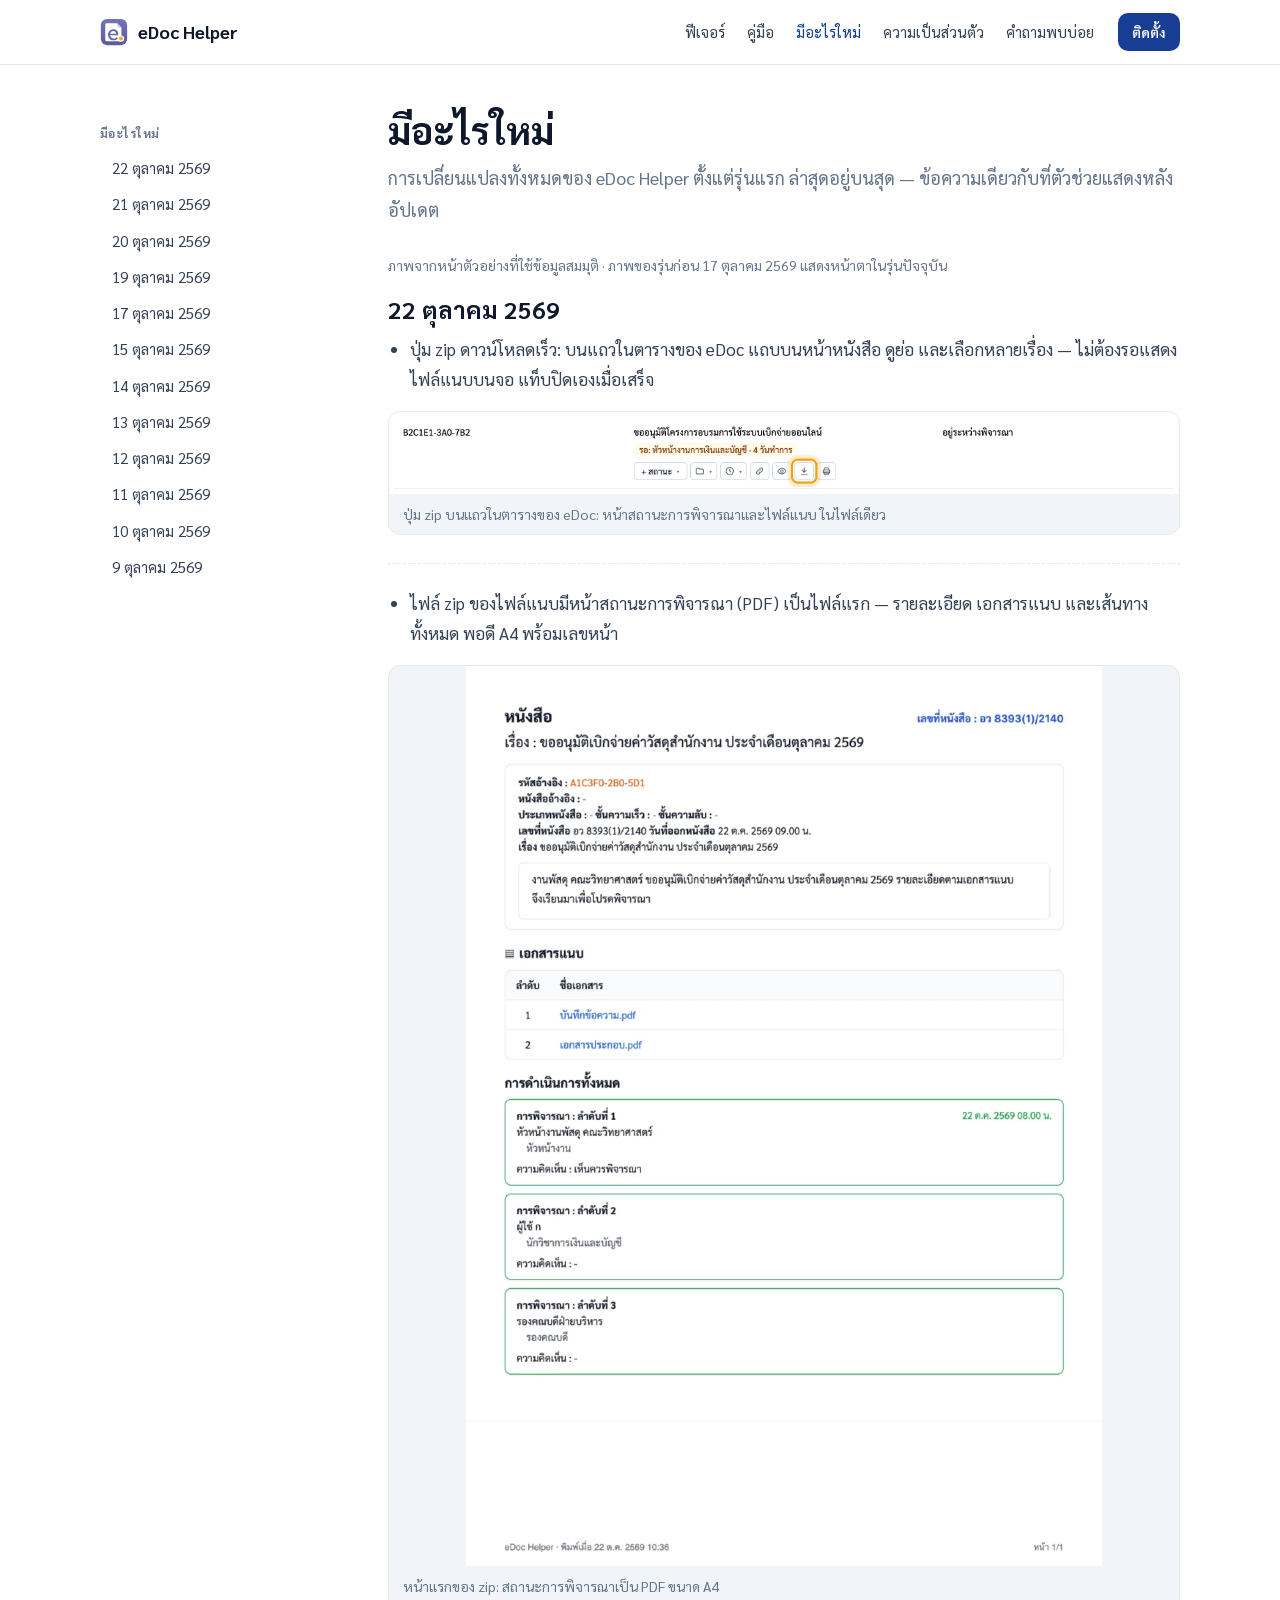
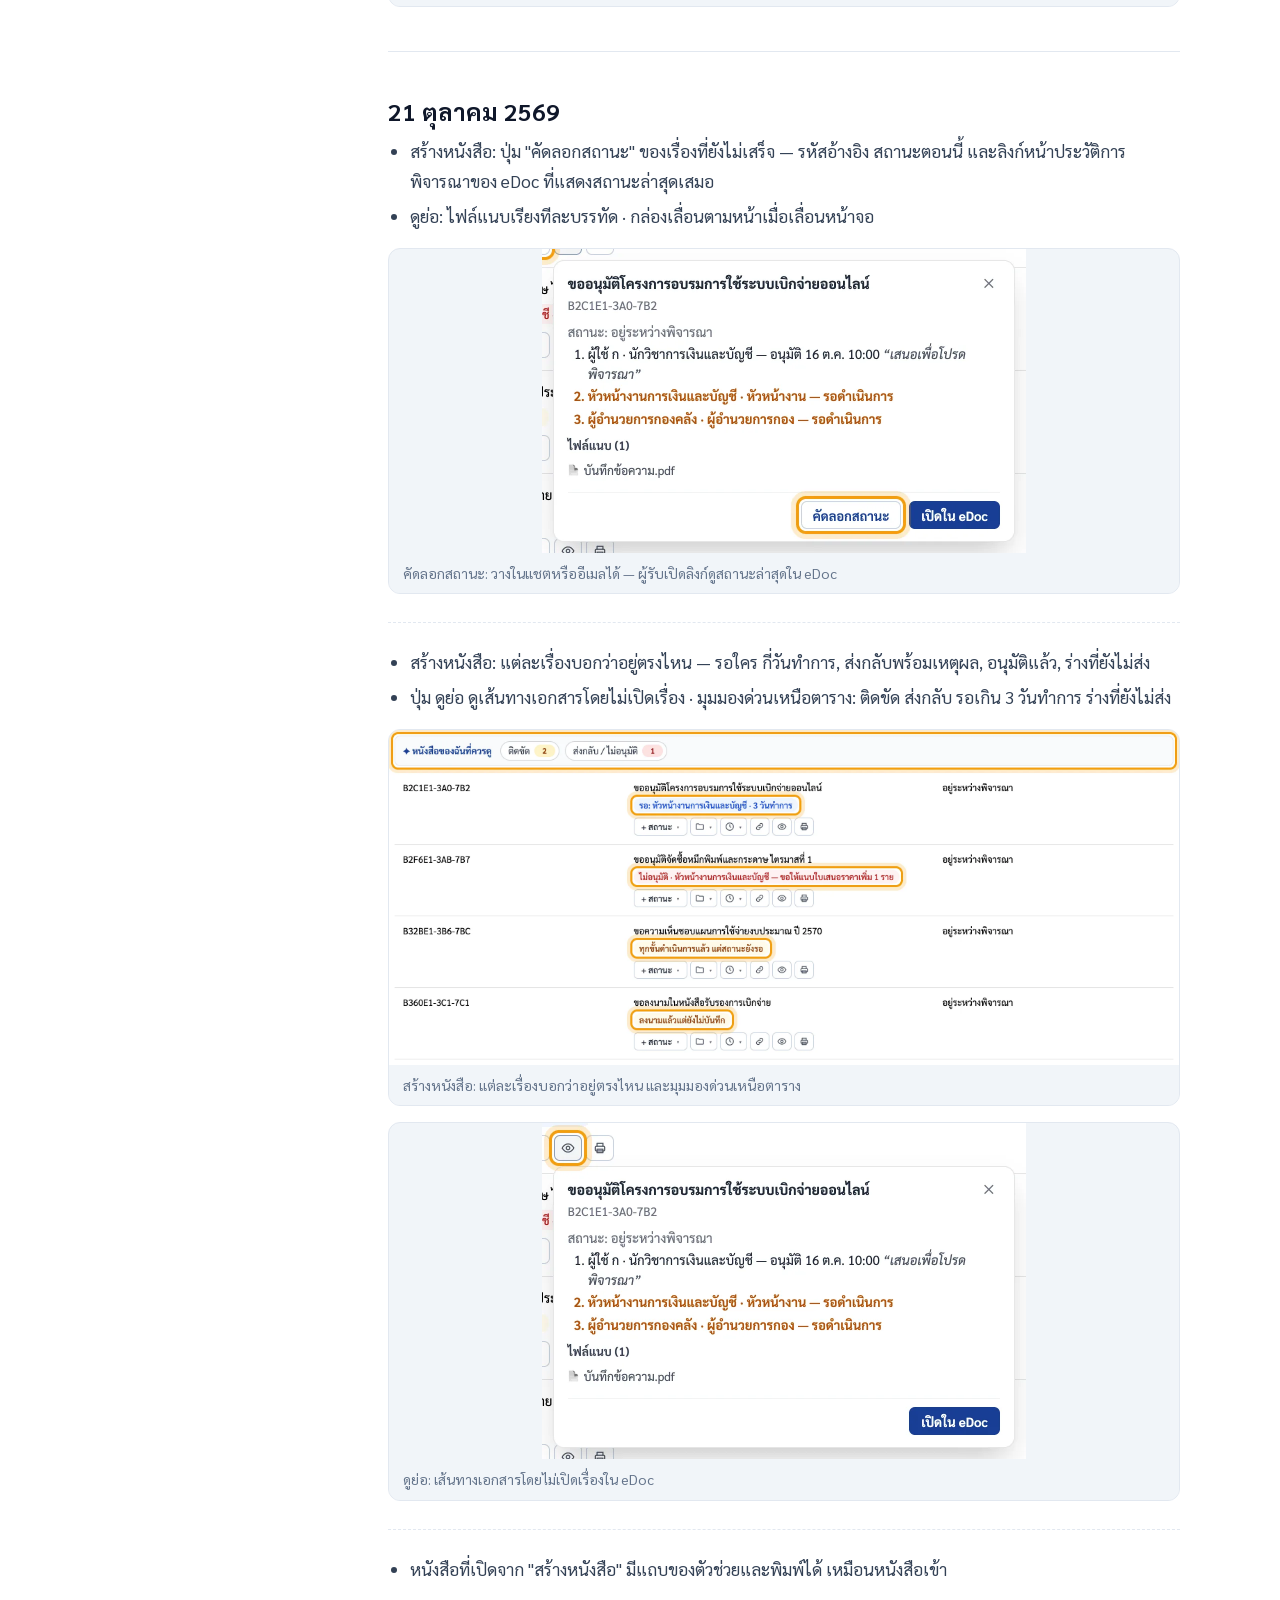
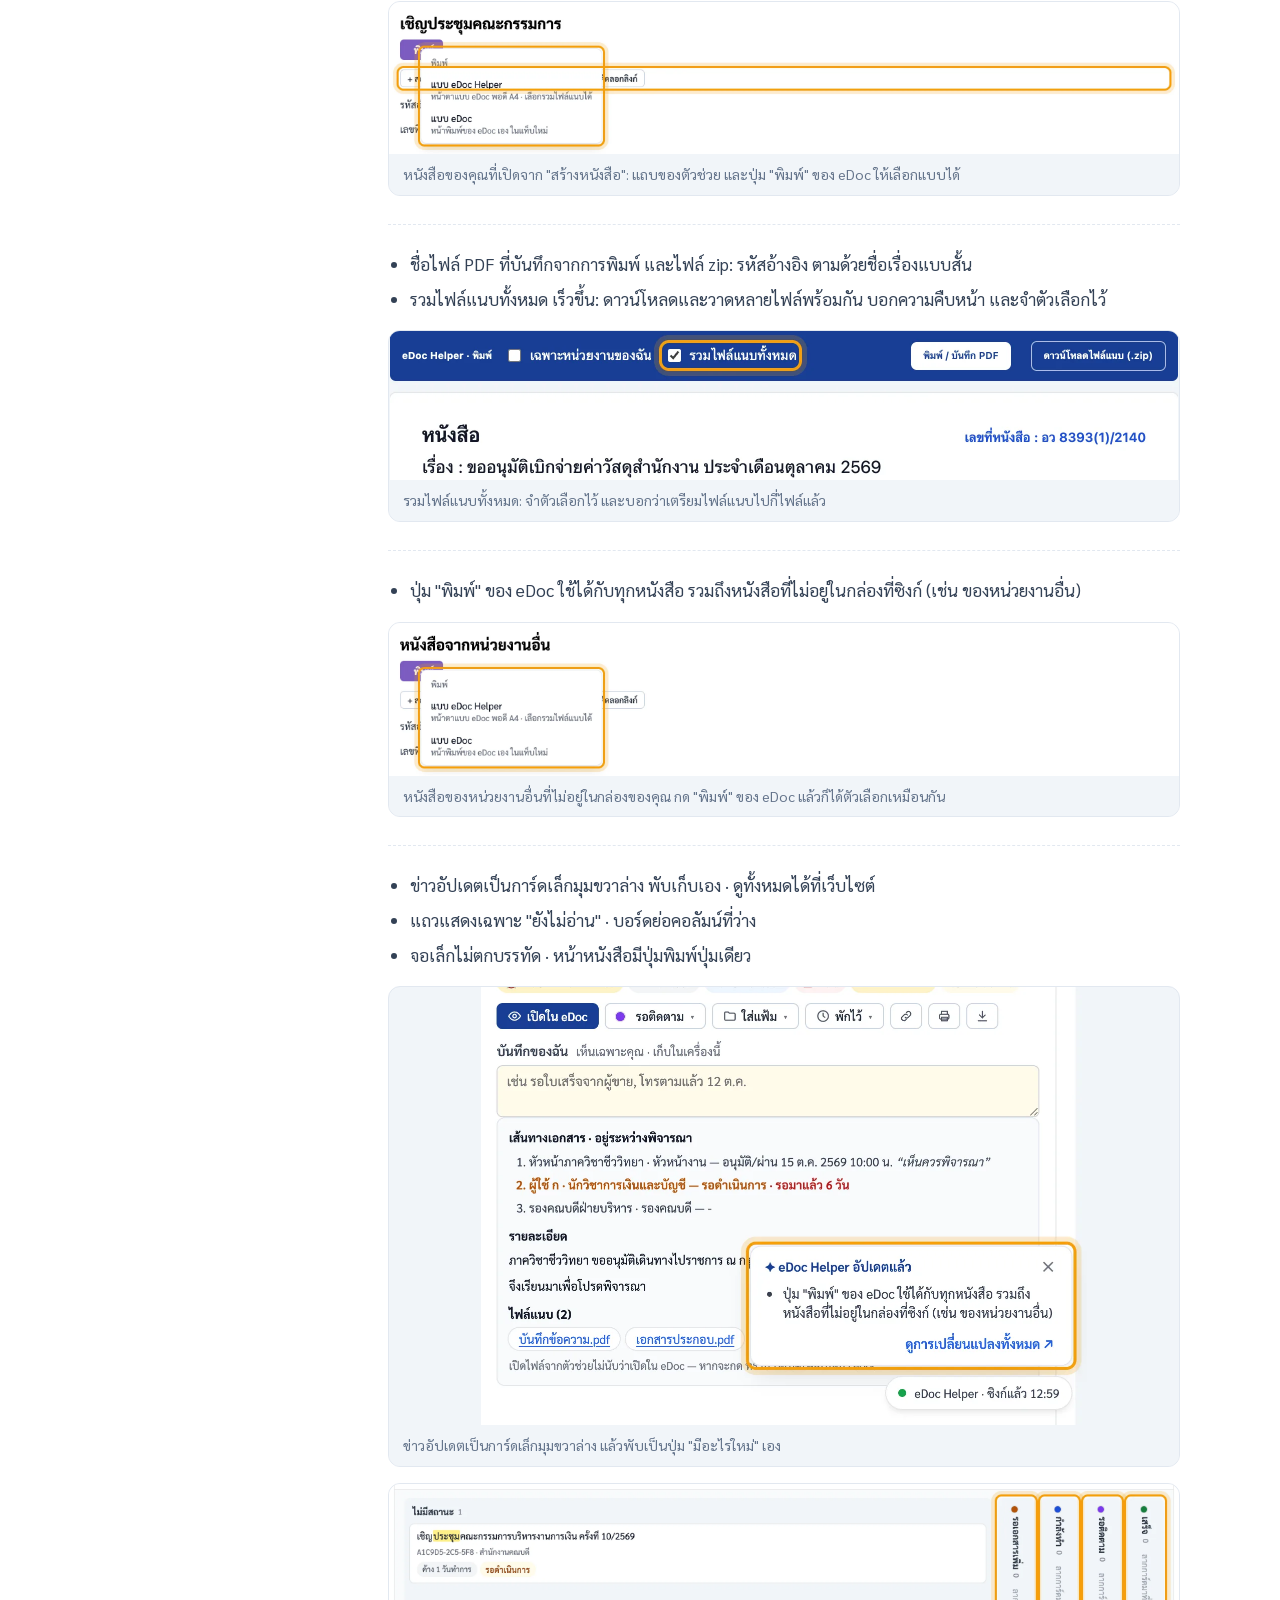
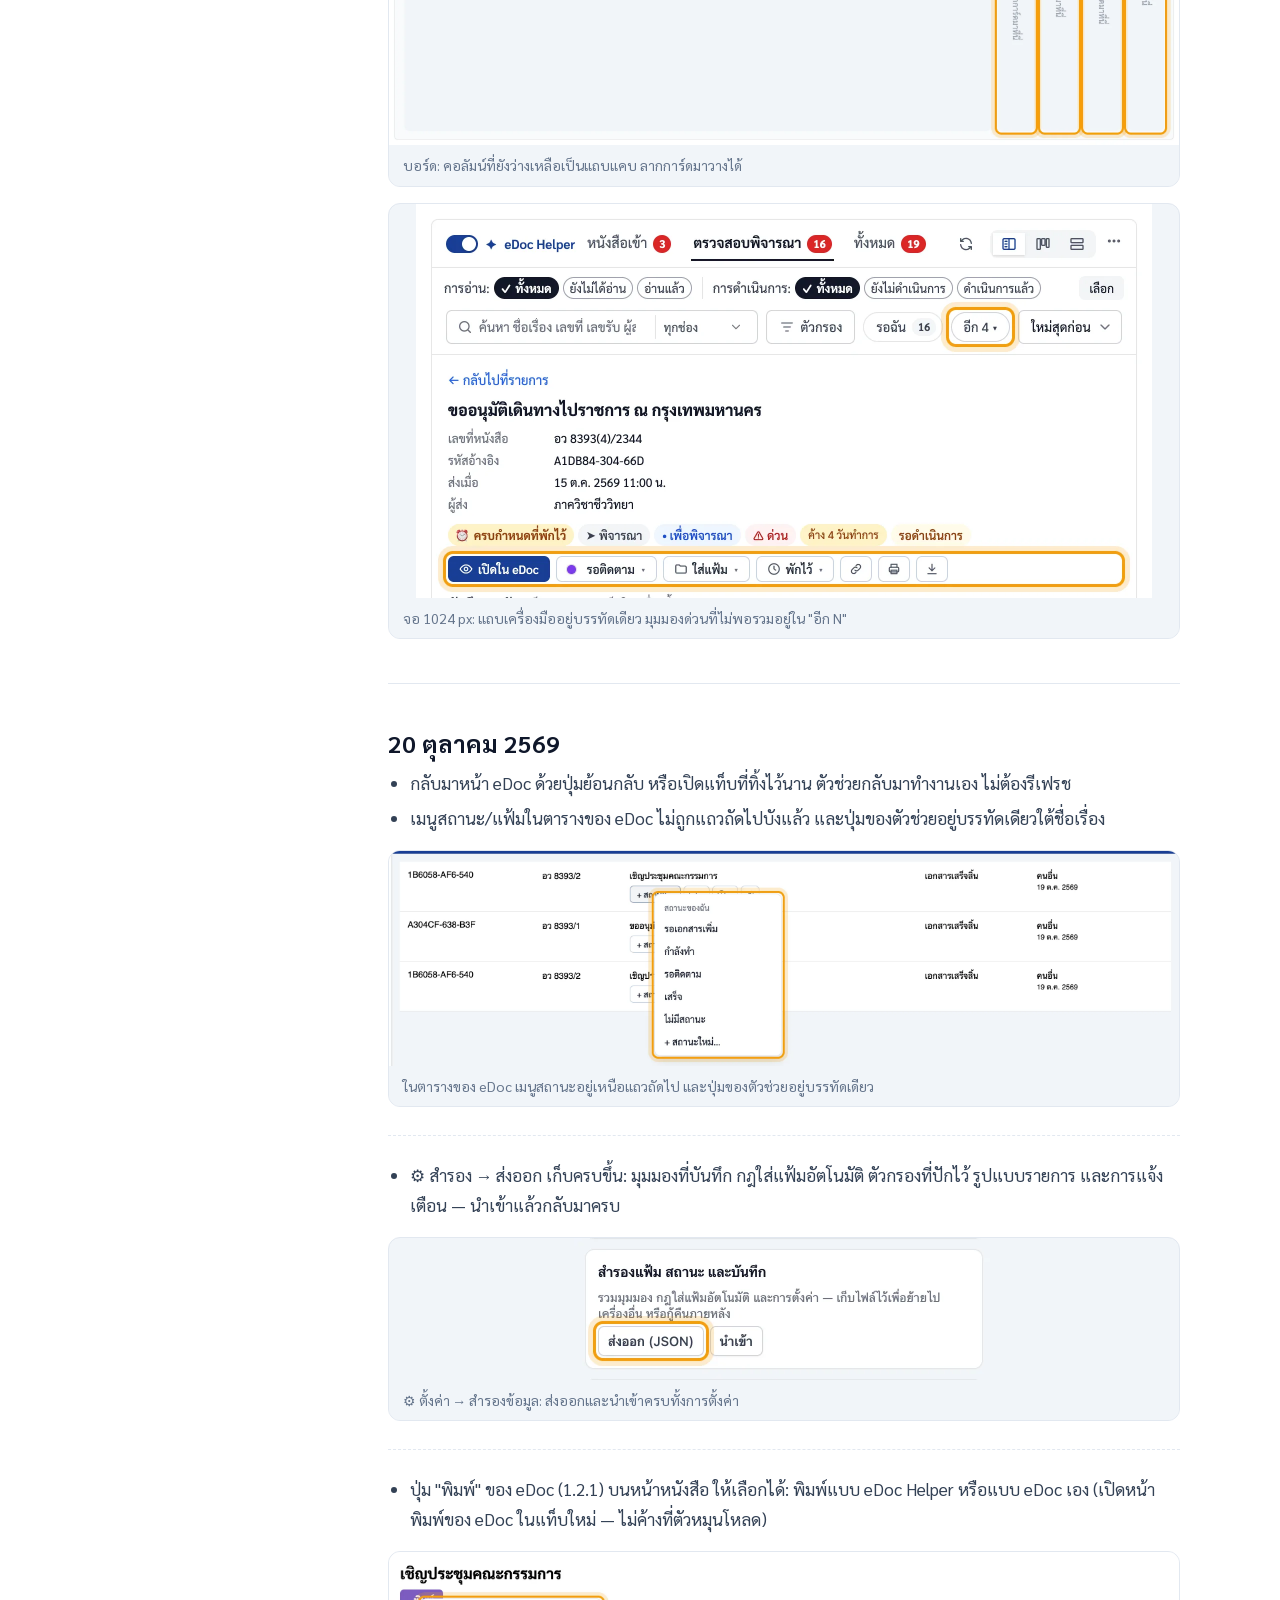
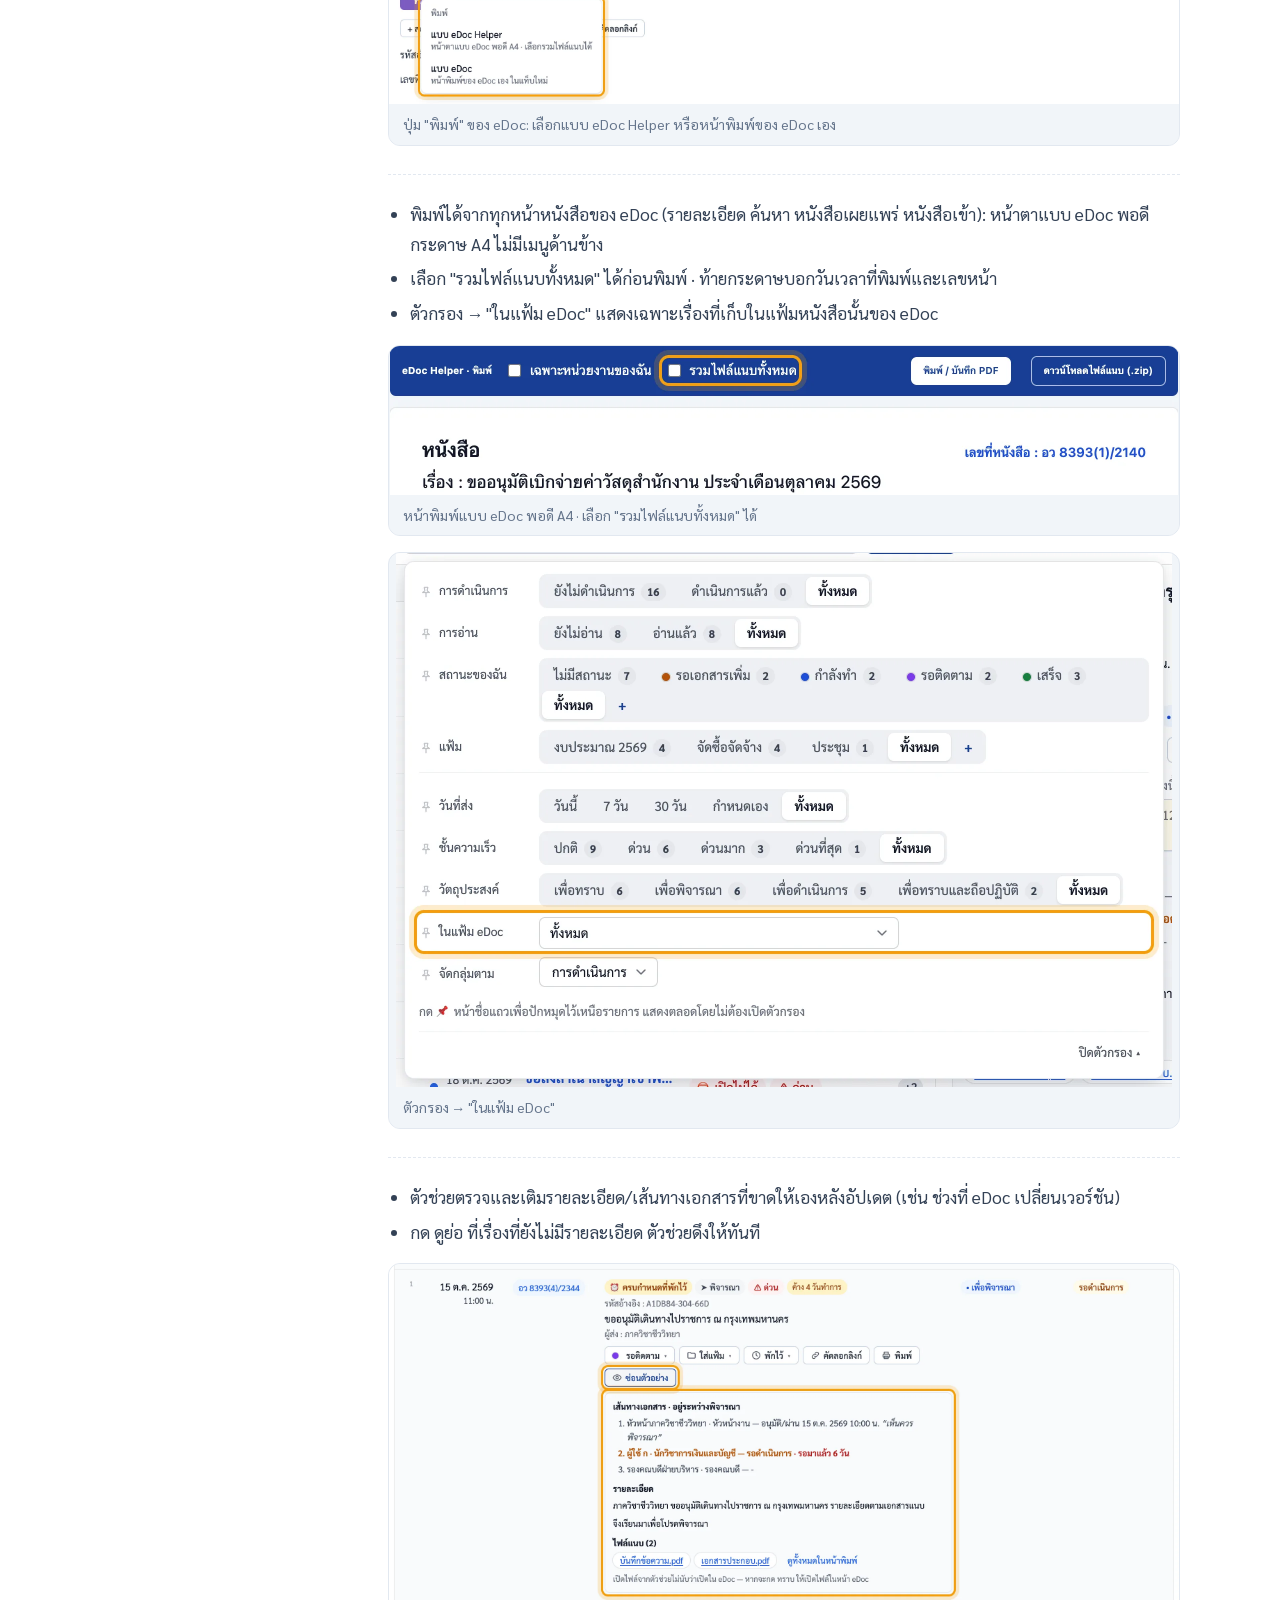
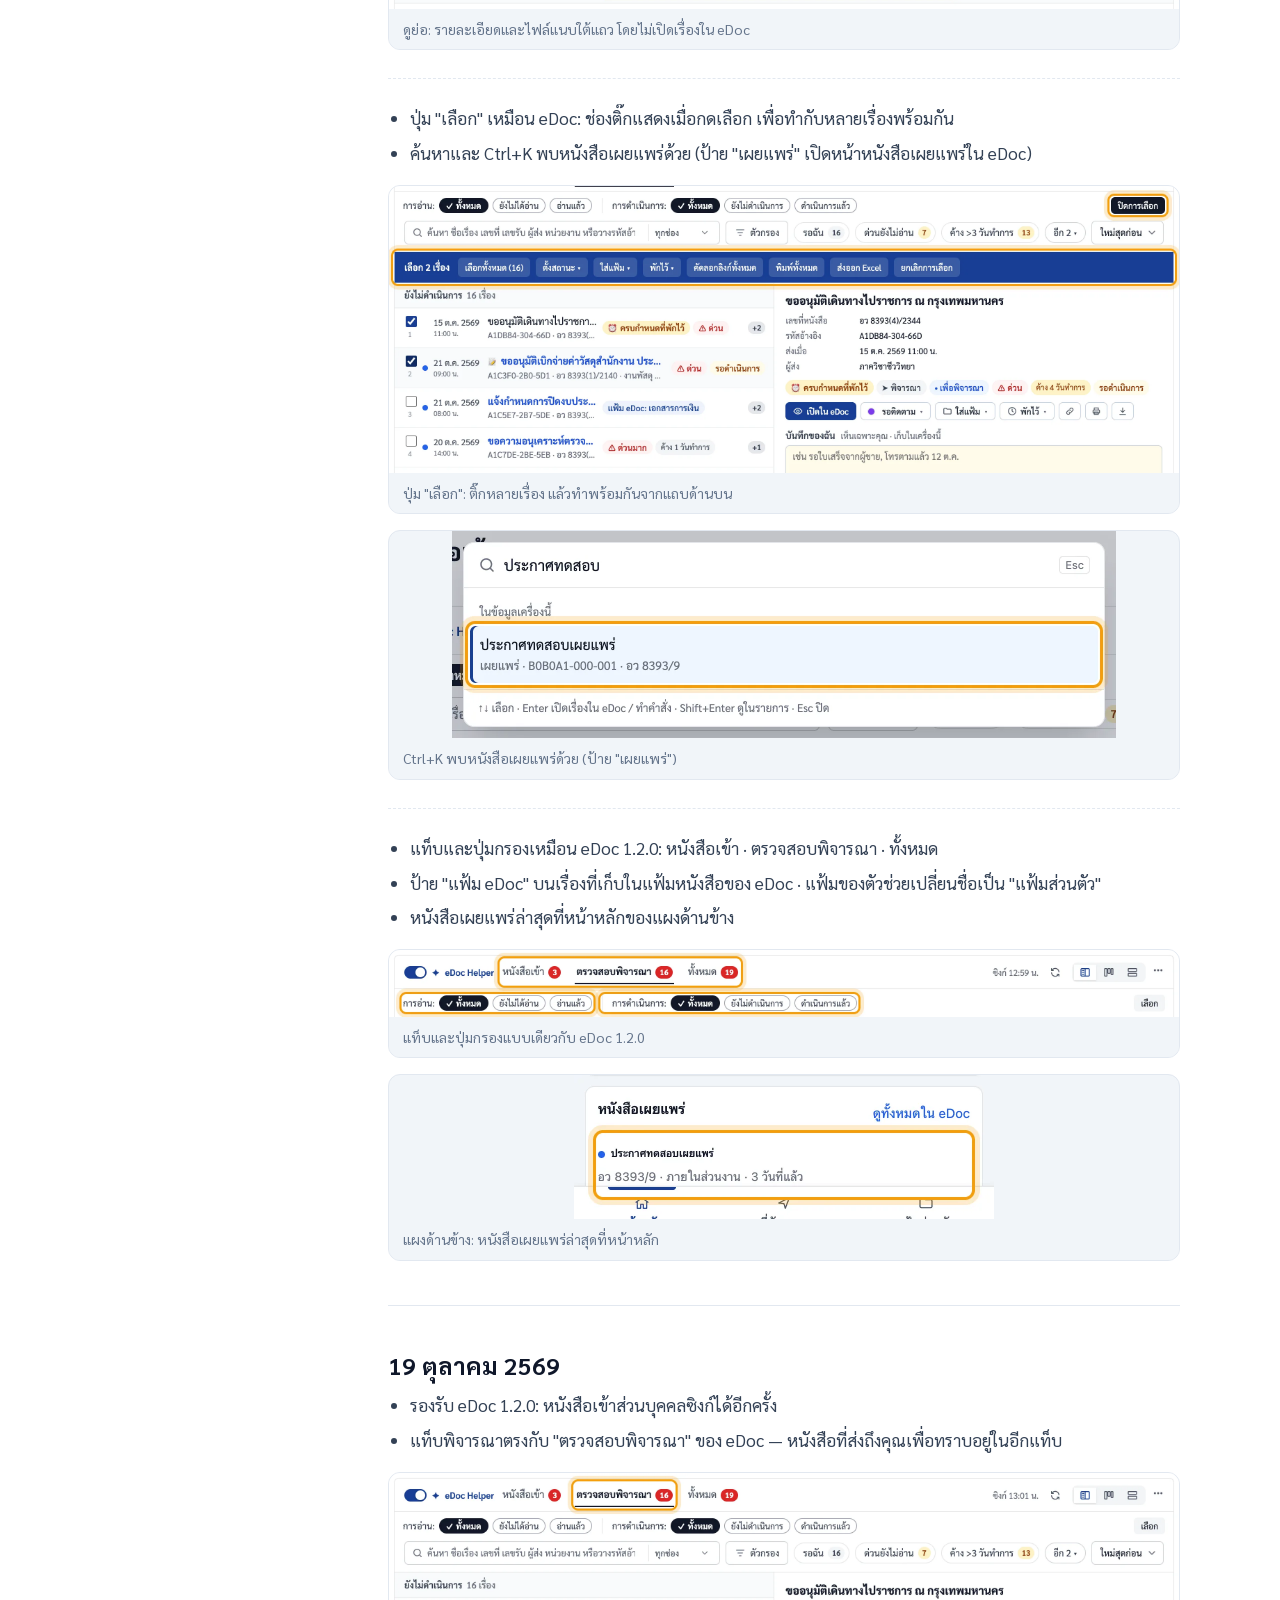
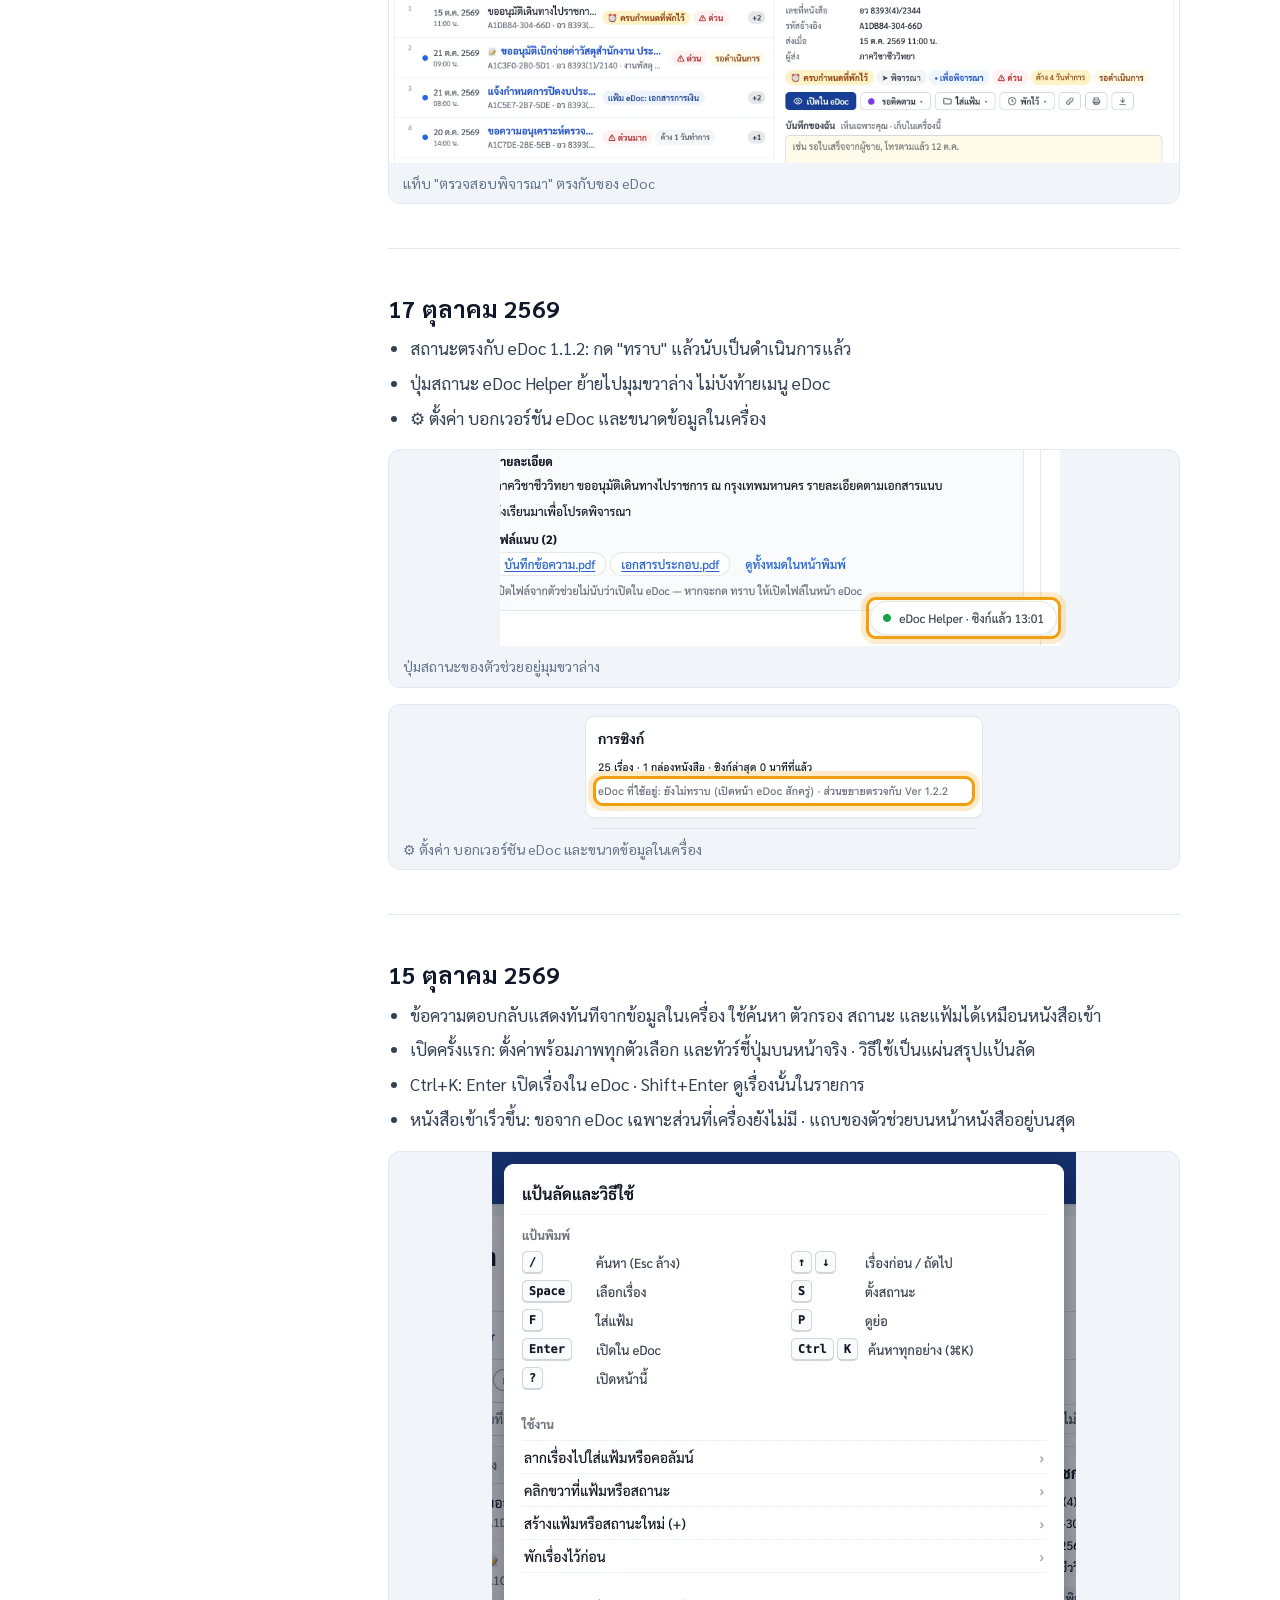
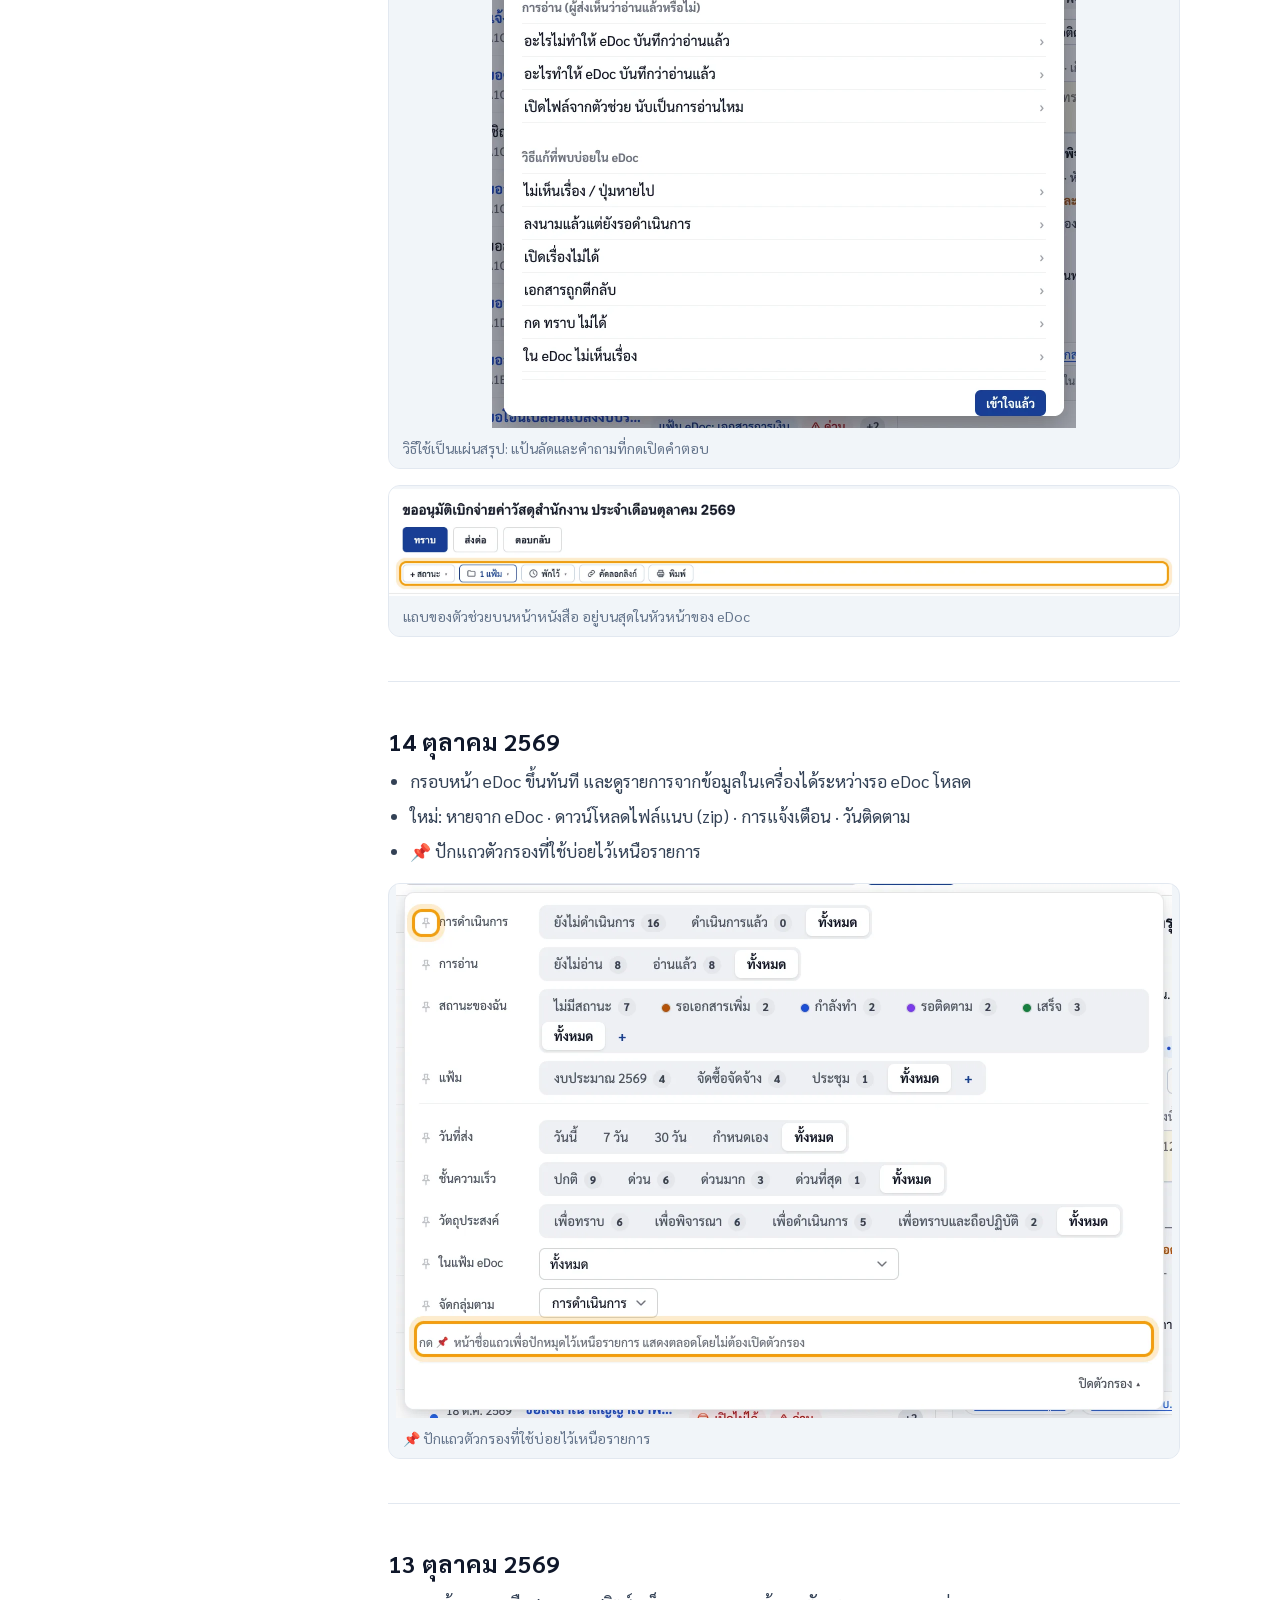
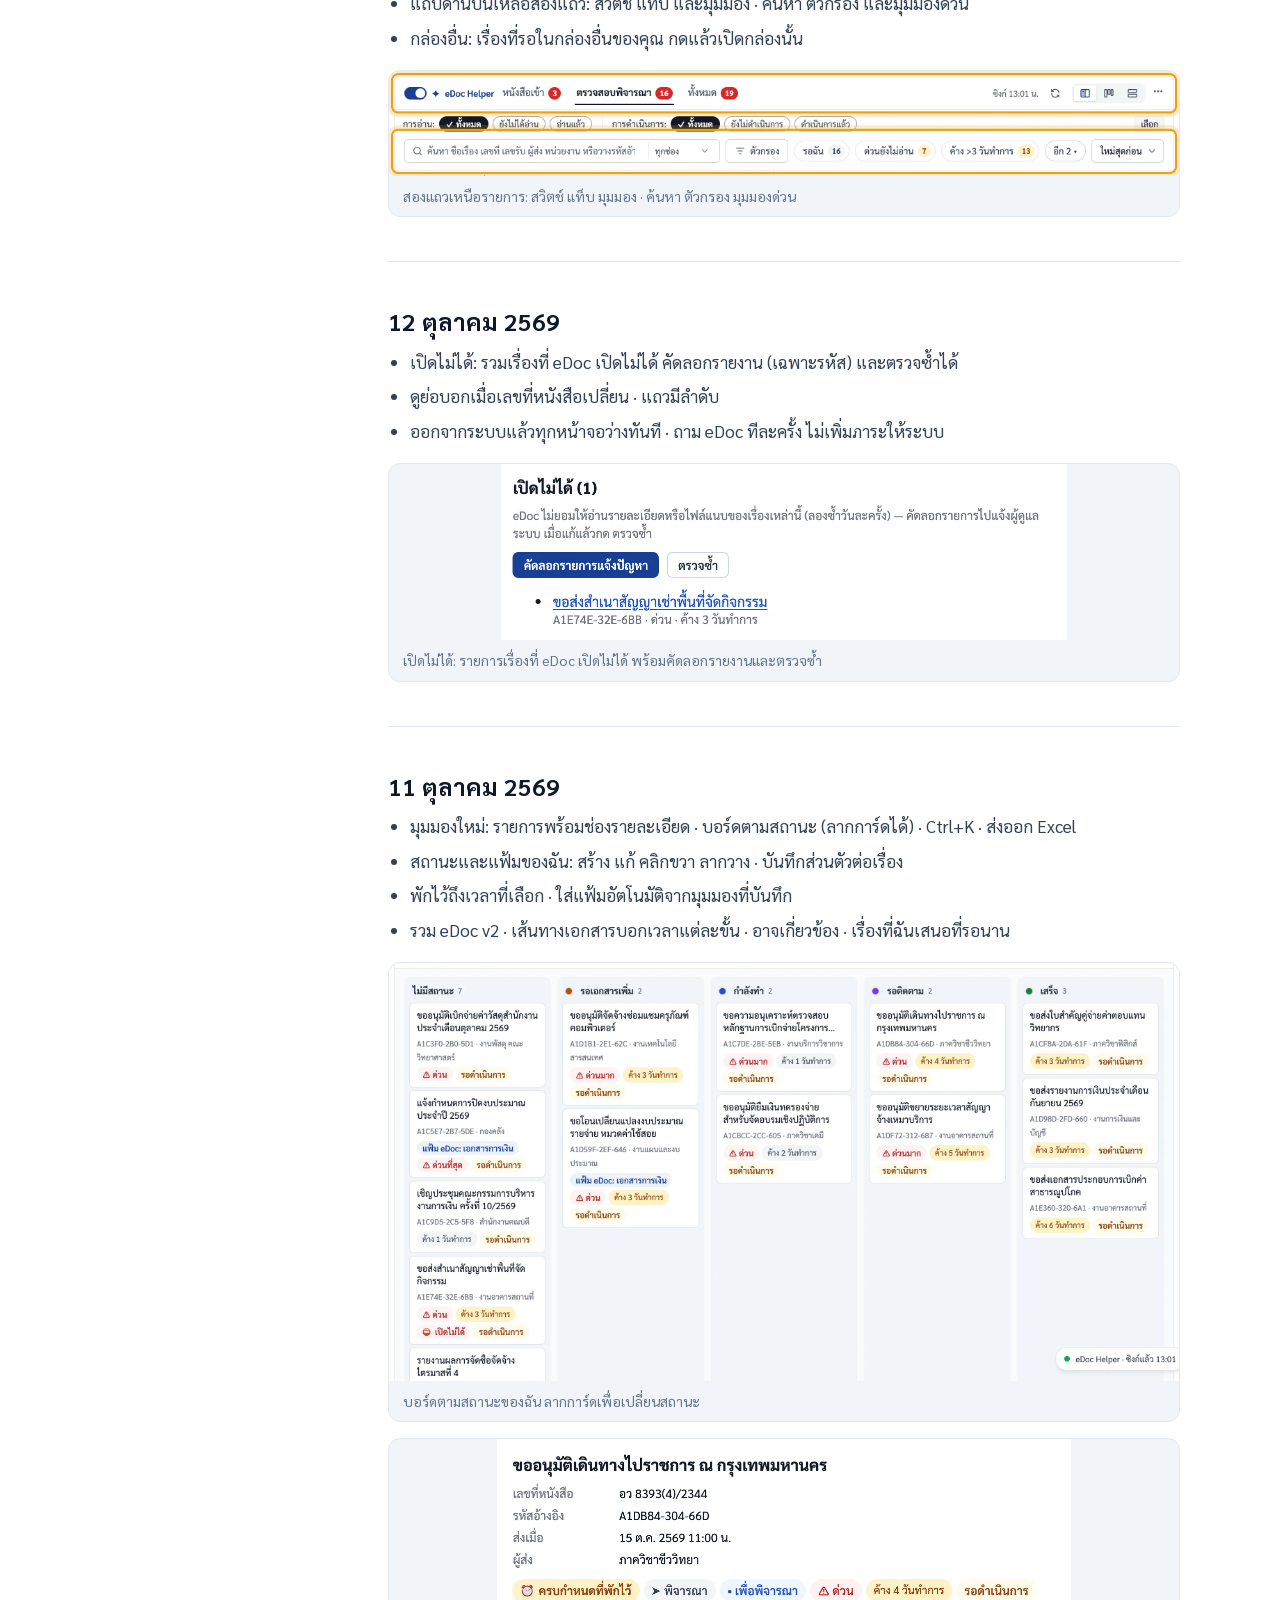
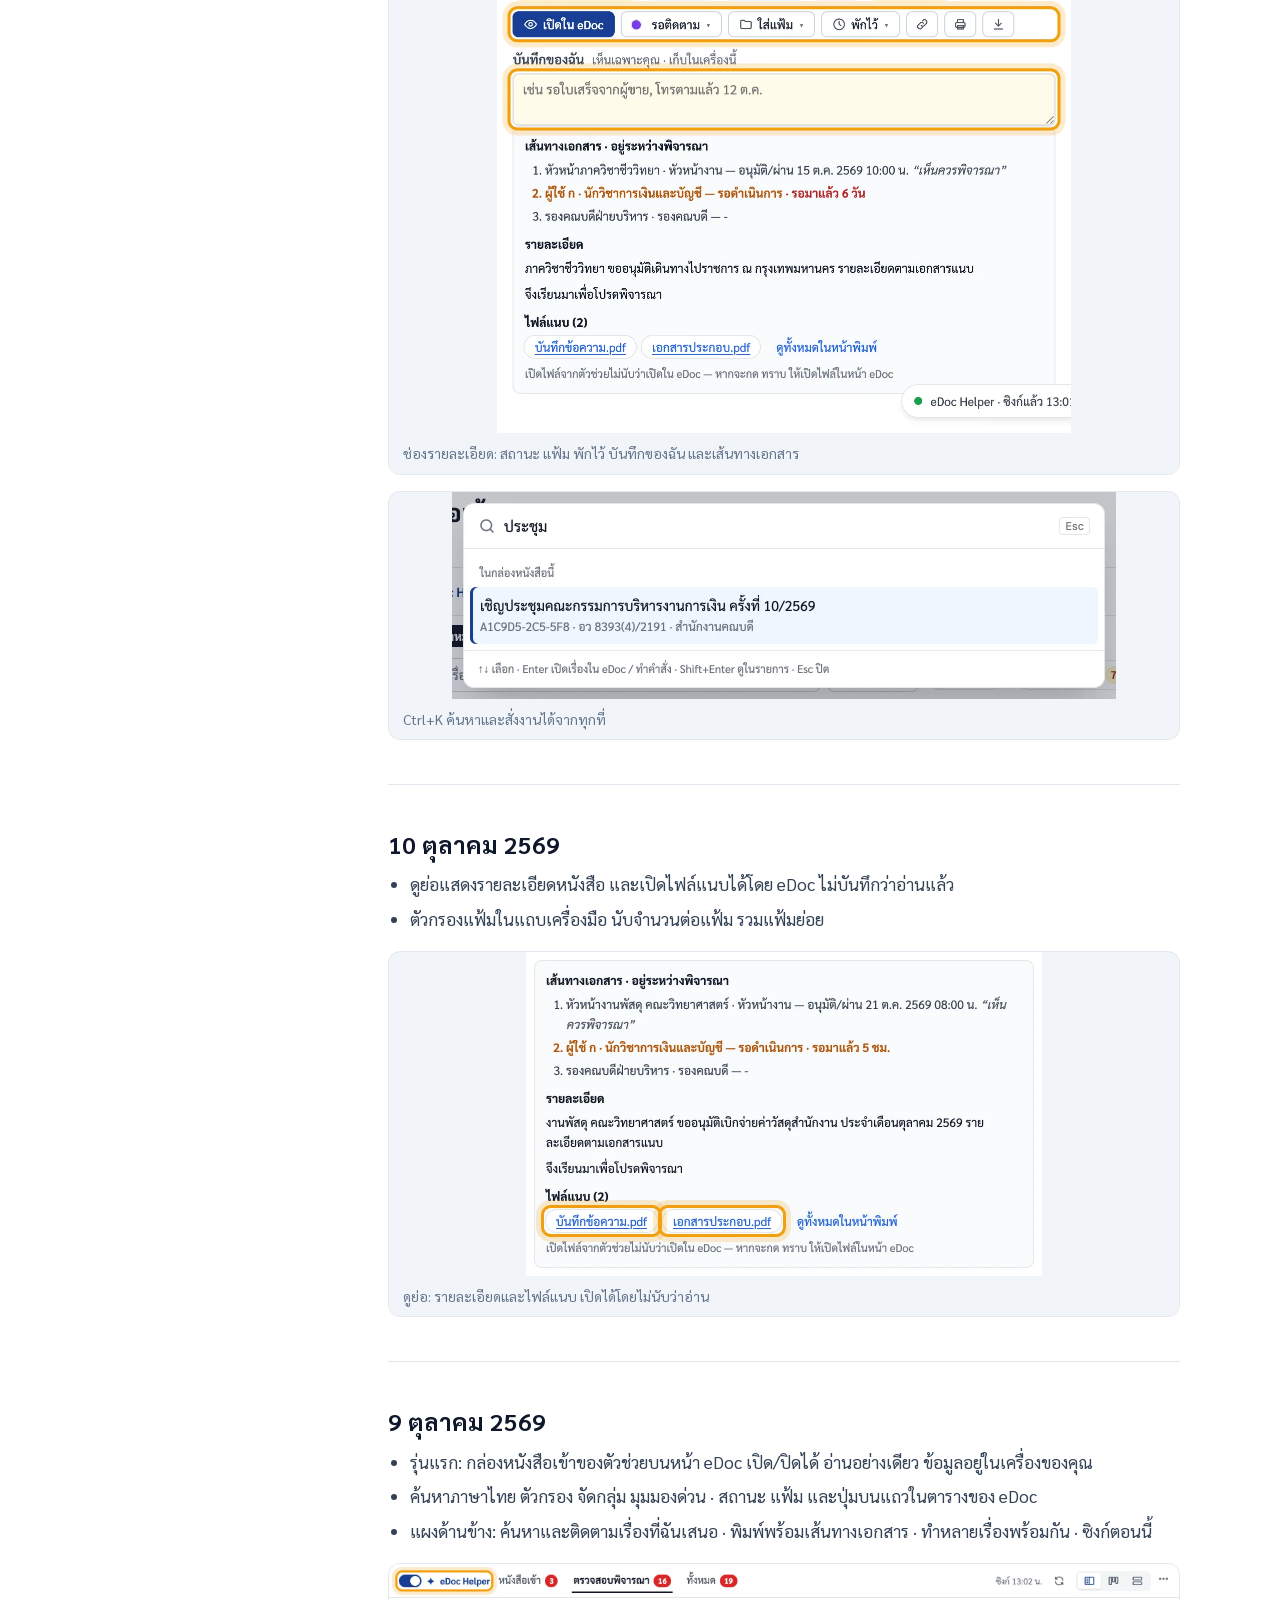
==== commit 333ce2f7: "feat(extension): quick zip — a zip button on eDoc's rows and document bars, in ดูย่อ and for ticked " ====
--- a/changes.html
+++ b/changes.html
@@ -43,6 +43,12 @@
 
     <section id="d2026-10-22">
       <h2>22 ตุลาคม 2569</h2>
+      <div class="rel" id="n2026-10-22b">
+      <ul>
+        <li data-note="2026-10-22b">ปุ่ม zip ดาวน์โหลดเร็ว: บนแถวในตารางของ eDoc แถบบนหน้าหนังสือ ดูย่อ และเลือกหลายเรื่อง — ไม่ต้องรอแสดงไฟล์แนบบนจอ แท็บปิดเองเมื่อเสร็จ</li>
+      </ul>
+        <figure class="chg"><img src="img/changes/2026-10-22b-1.webp" alt="ปุ่ม zip บนแถวในตารางของ eDoc: หน้าสถานะการพิจารณาและไฟล์แนบ ในไฟล์เดียว" loading="lazy" width="1136" height="119"><figcaption>ปุ่ม zip บนแถวในตารางของ eDoc: หน้าสถานะการพิจารณาและไฟล์แนบ ในไฟล์เดียว</figcaption></figure>
+      </div>
       <div class="rel" id="n2026-10-22">
       <ul>
         <li data-note="2026-10-22">ไฟล์ zip ของไฟล์แนบมีหน้าสถานะการพิจารณา (PDF) เป็นไฟล์แรก — รายละเอียด เอกสารแนบ และเส้นทางทั้งหมด พอดี A4 พร้อมเลขหน้า</li>
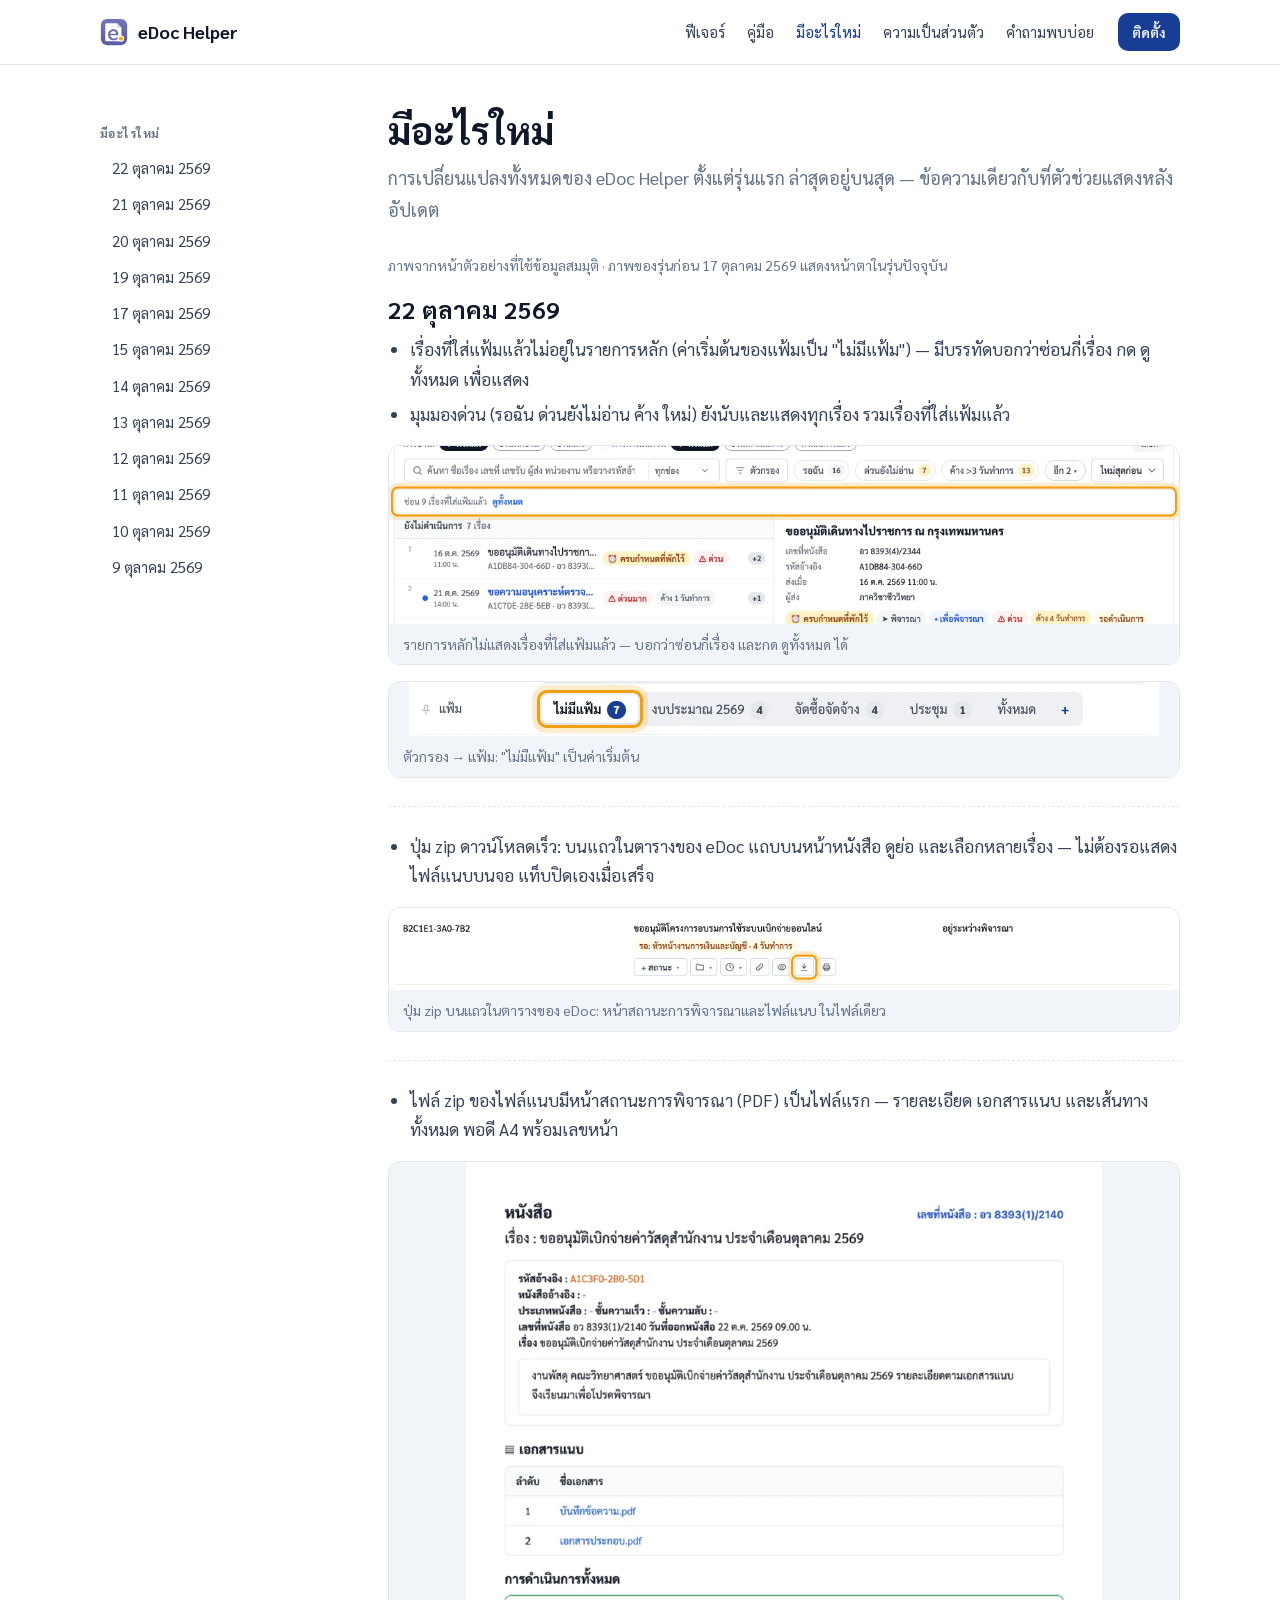
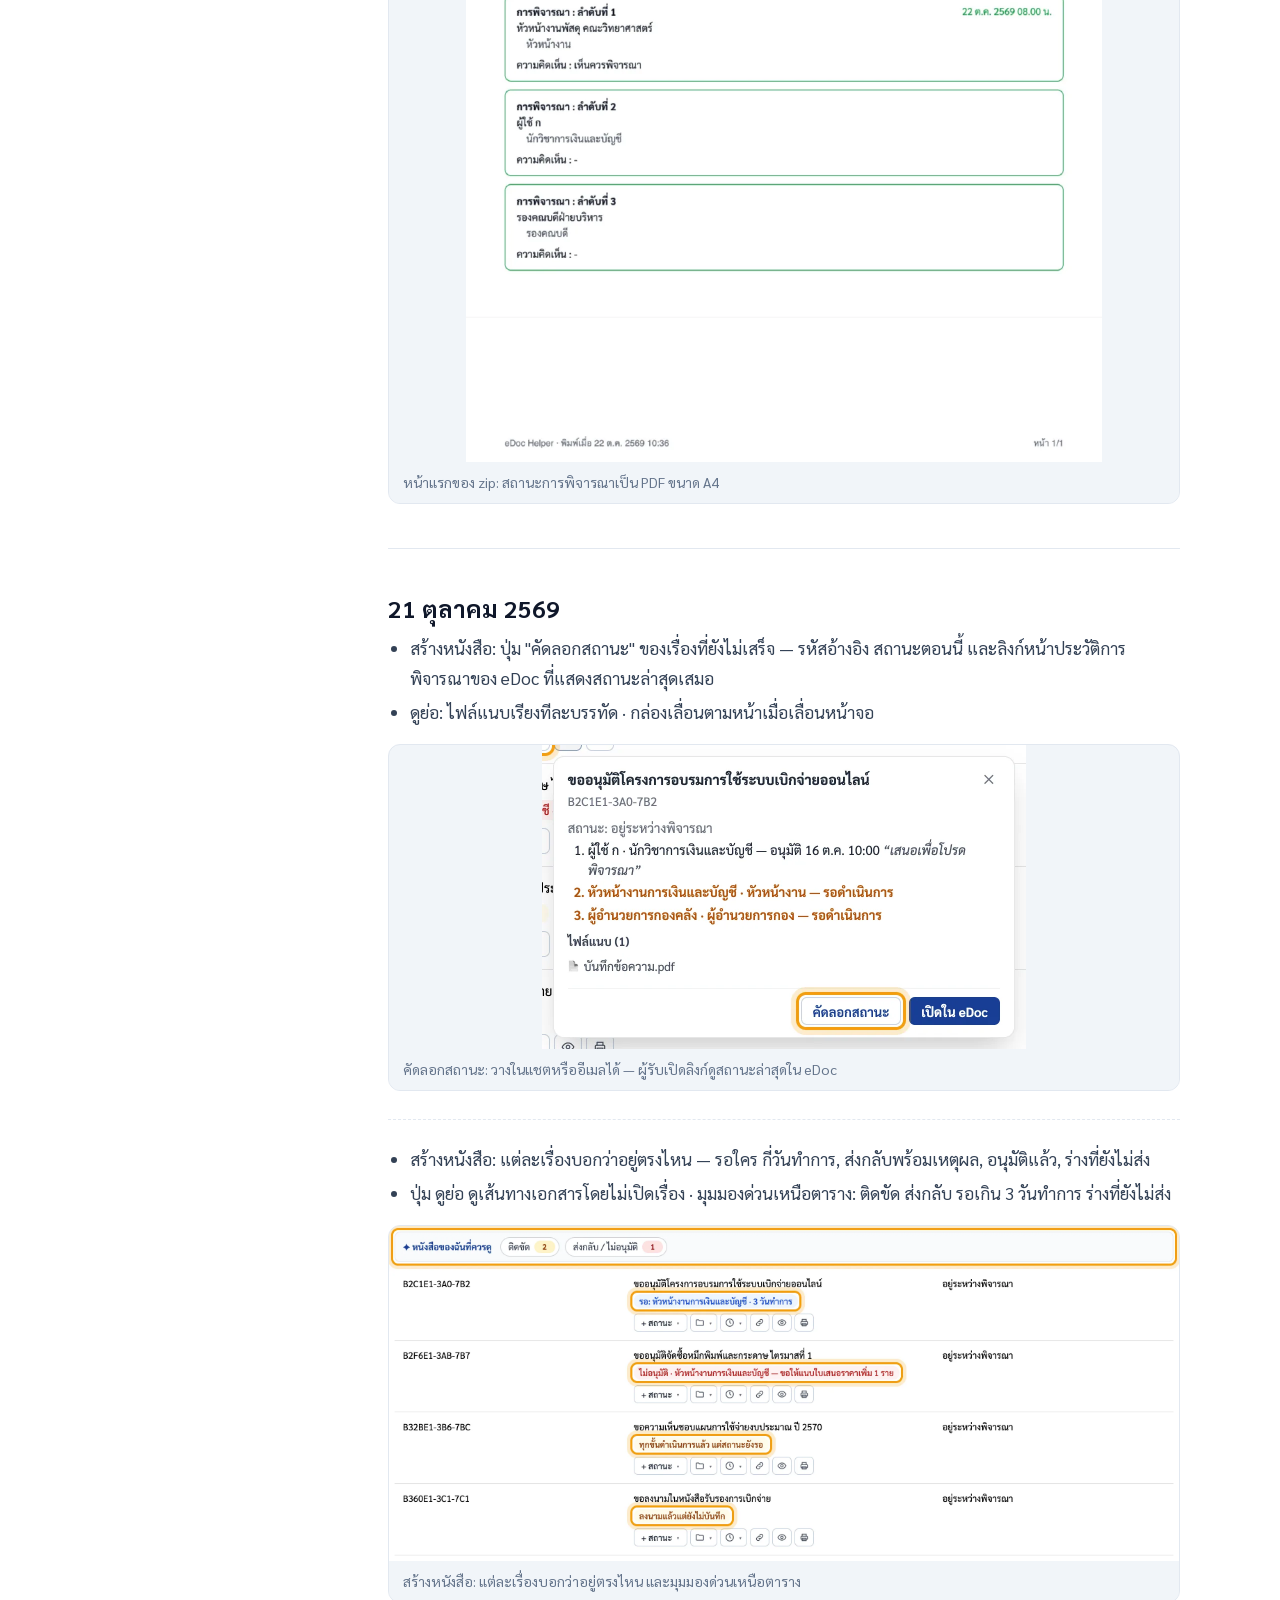
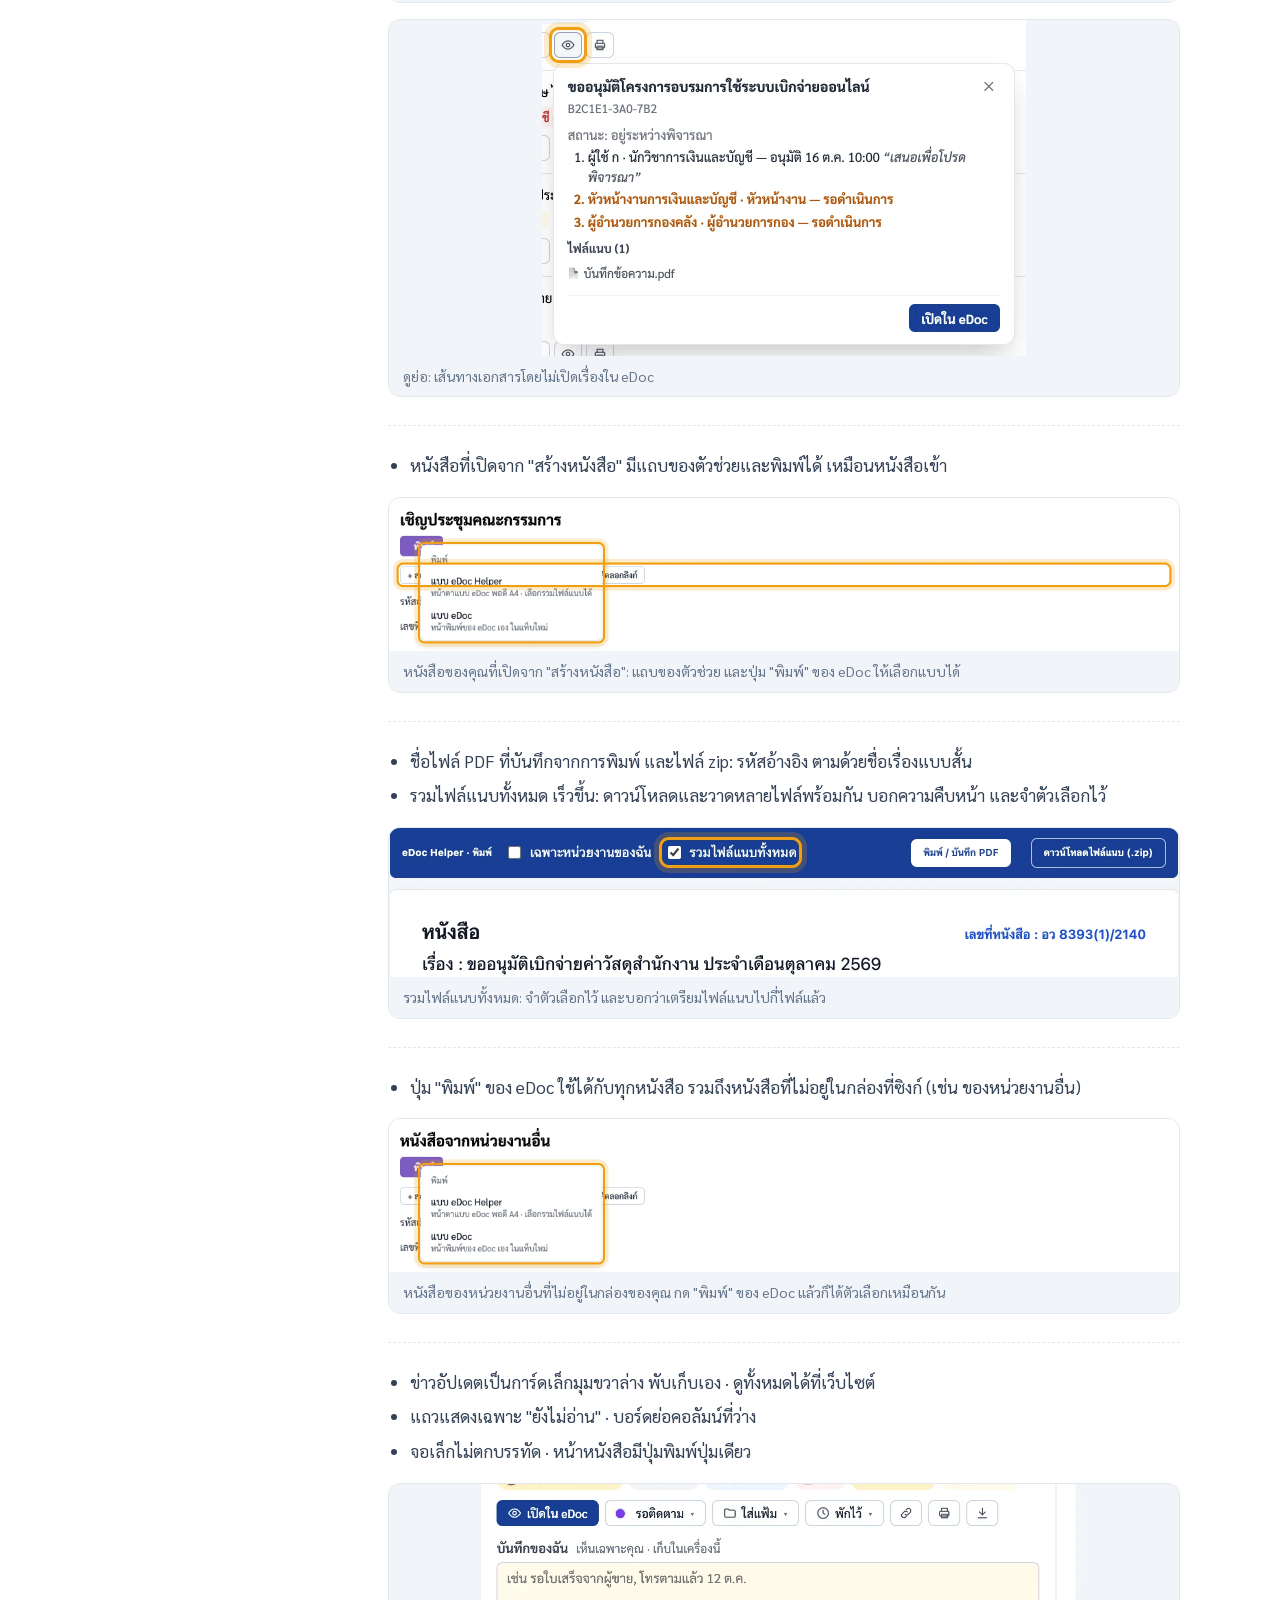
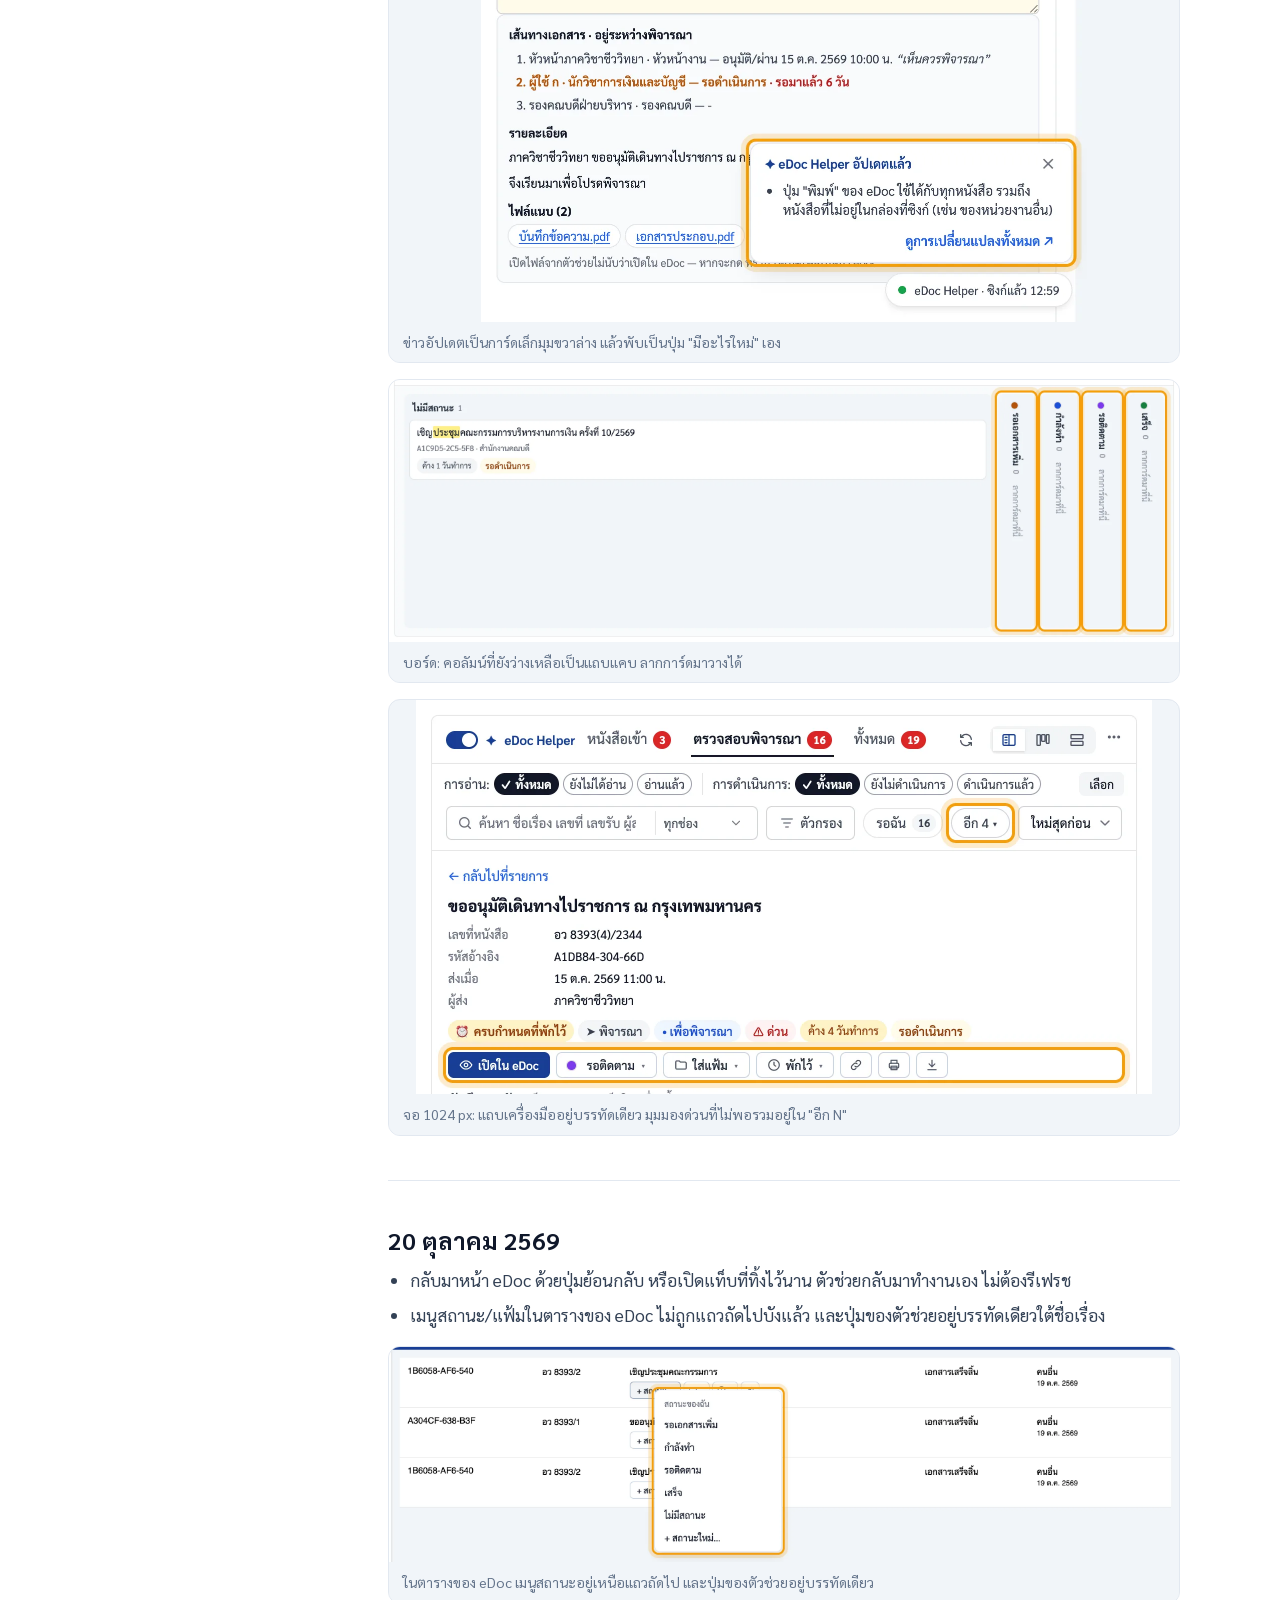
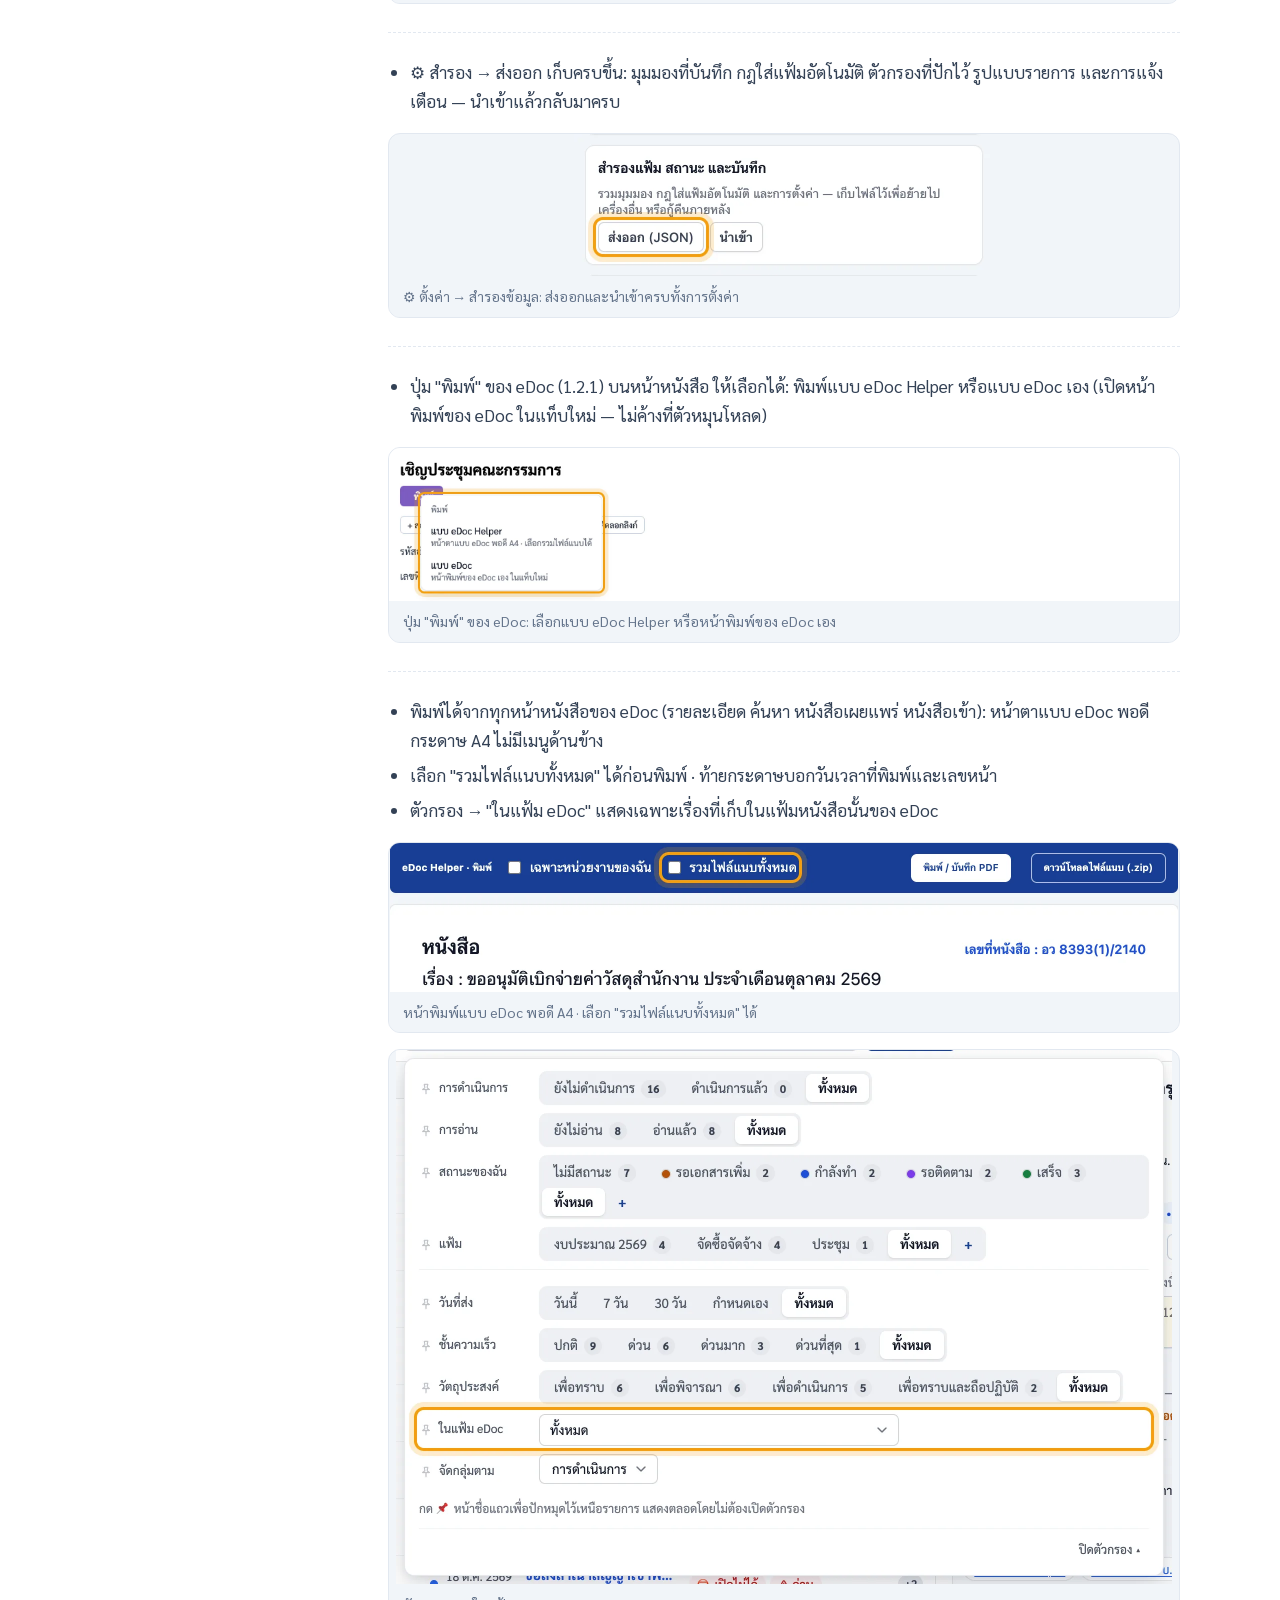
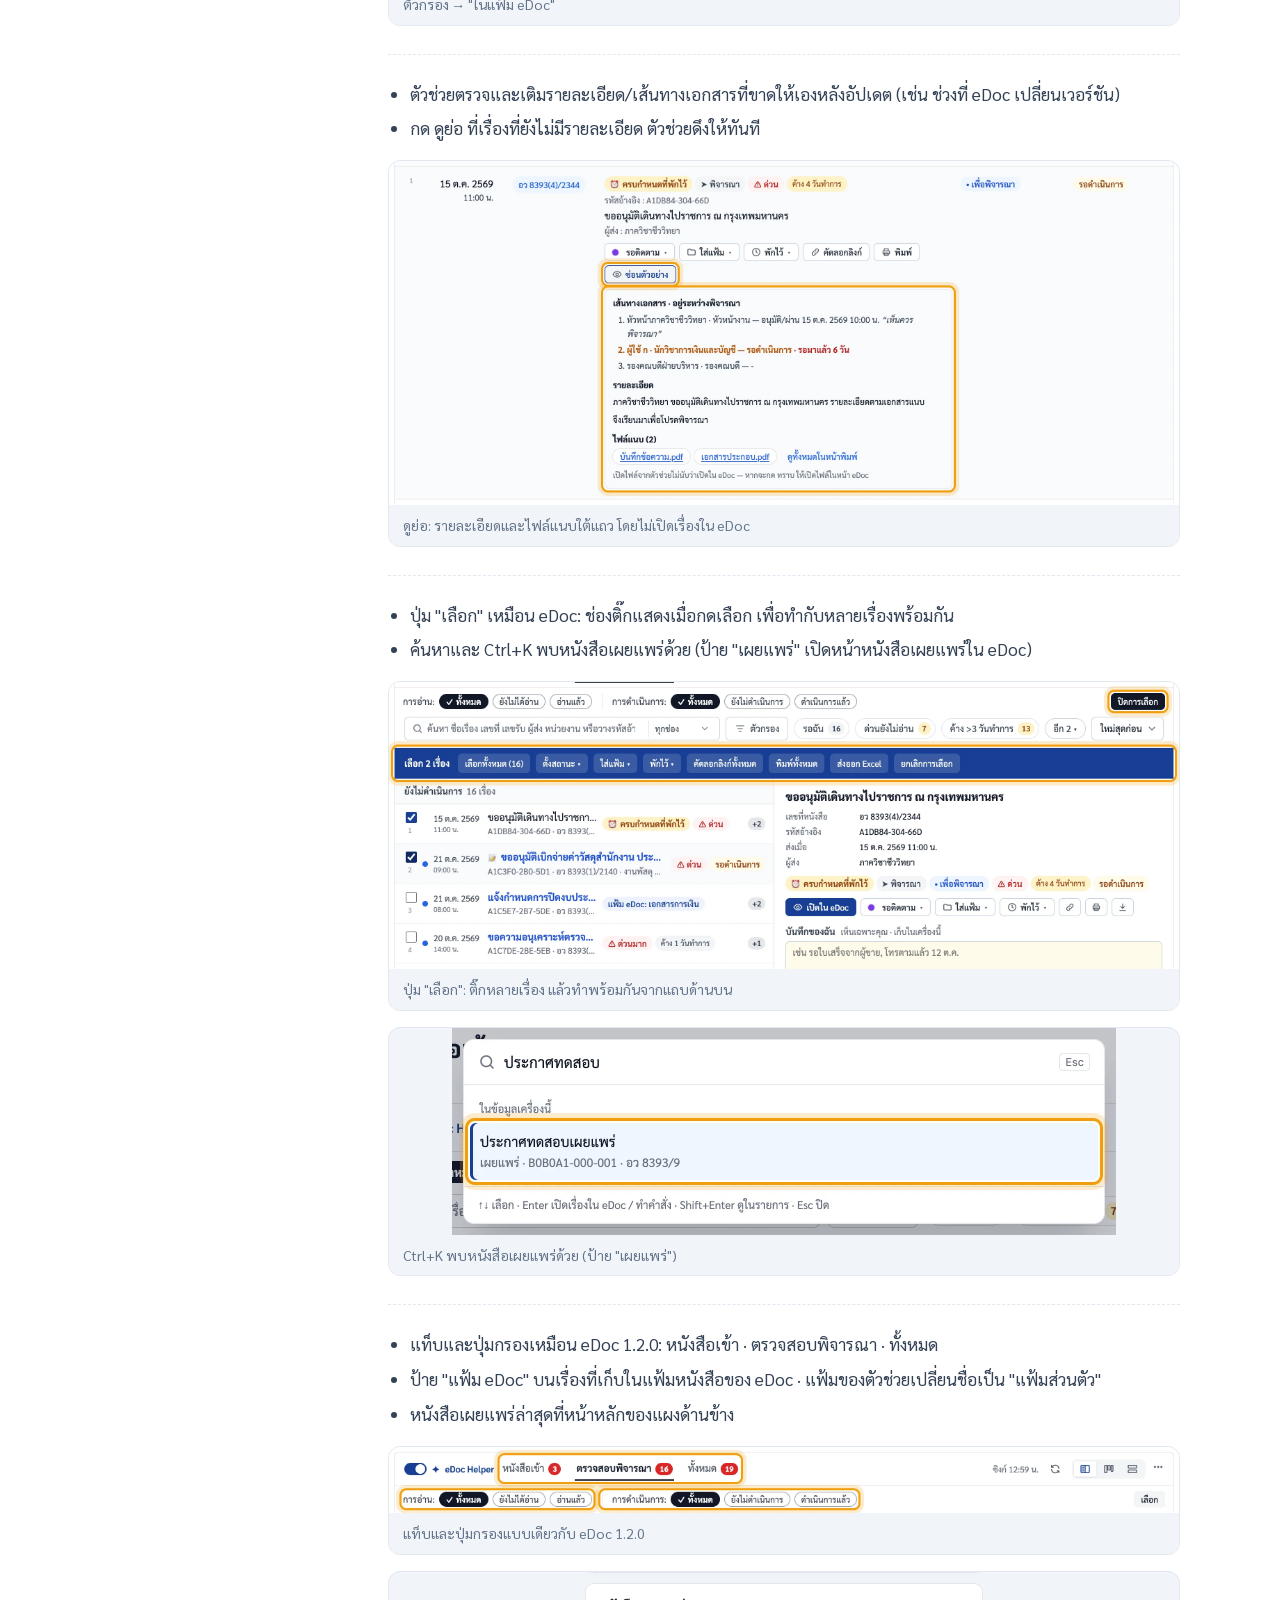
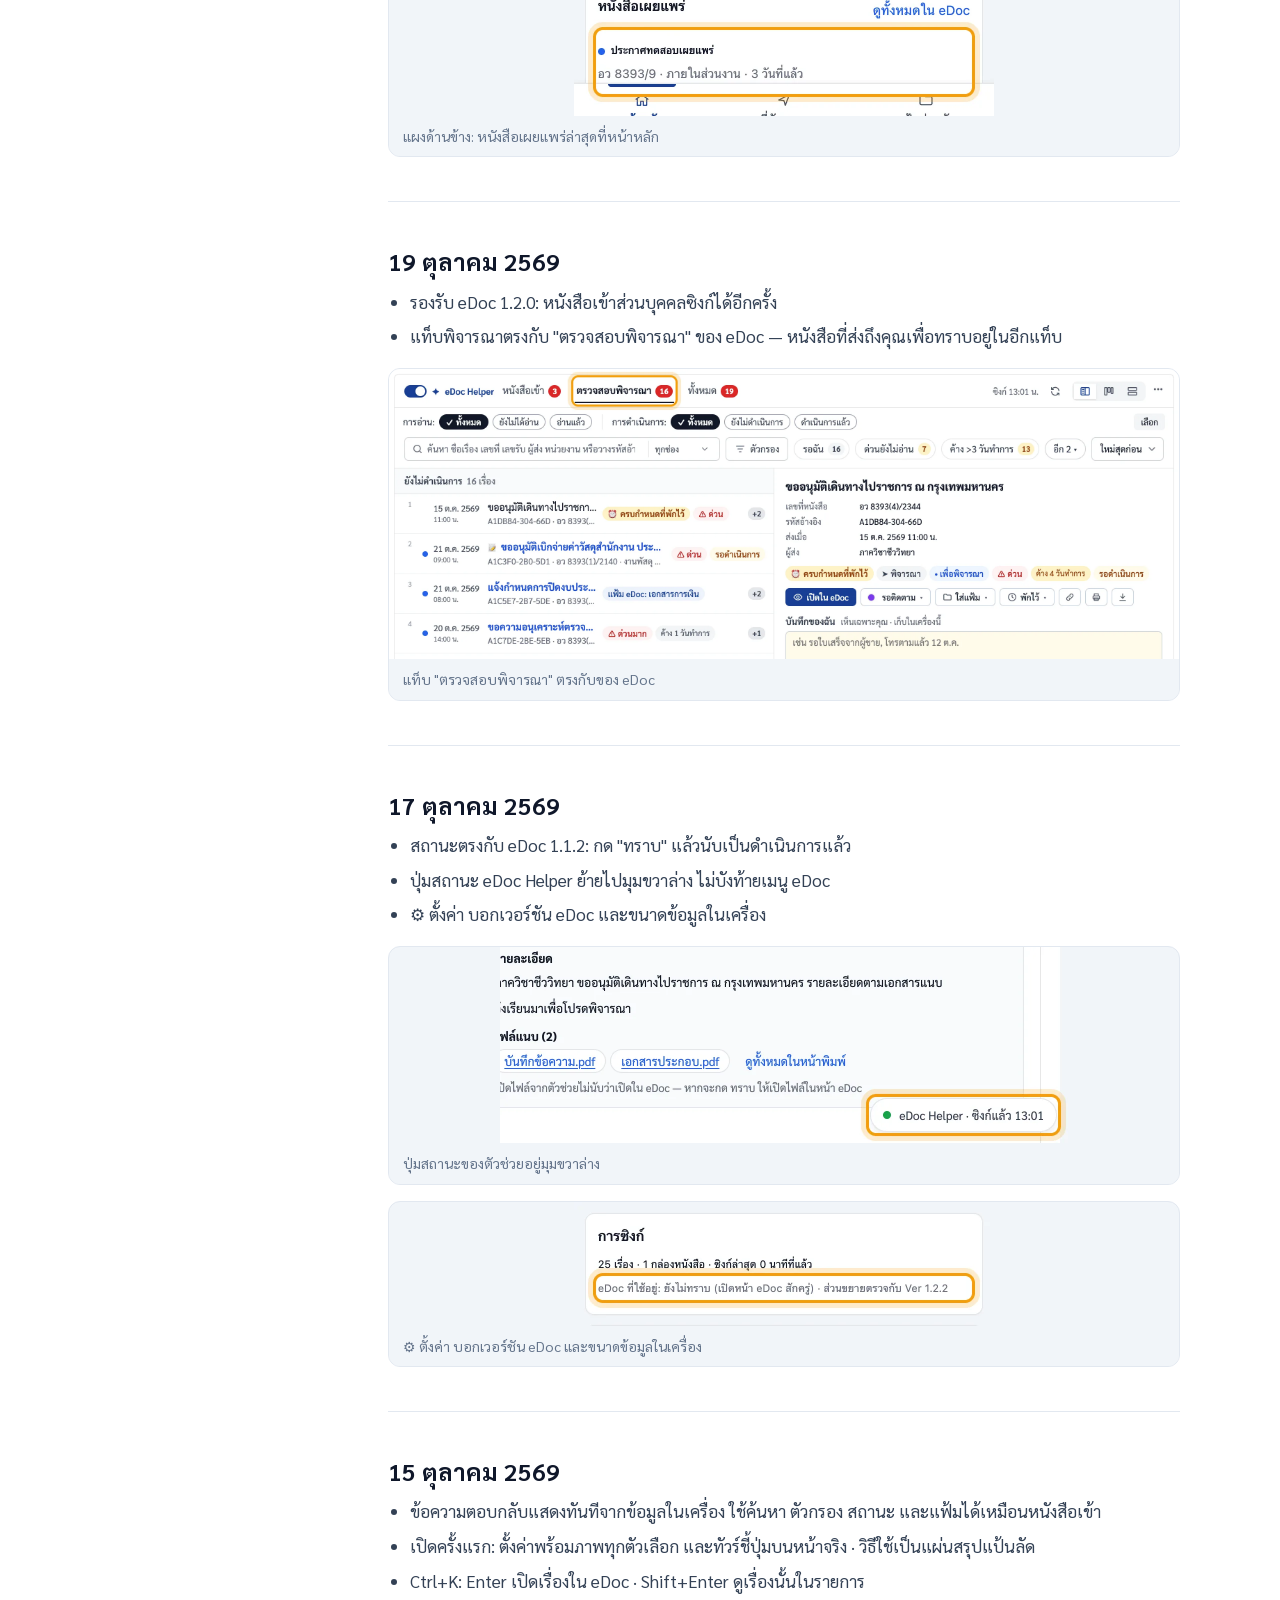
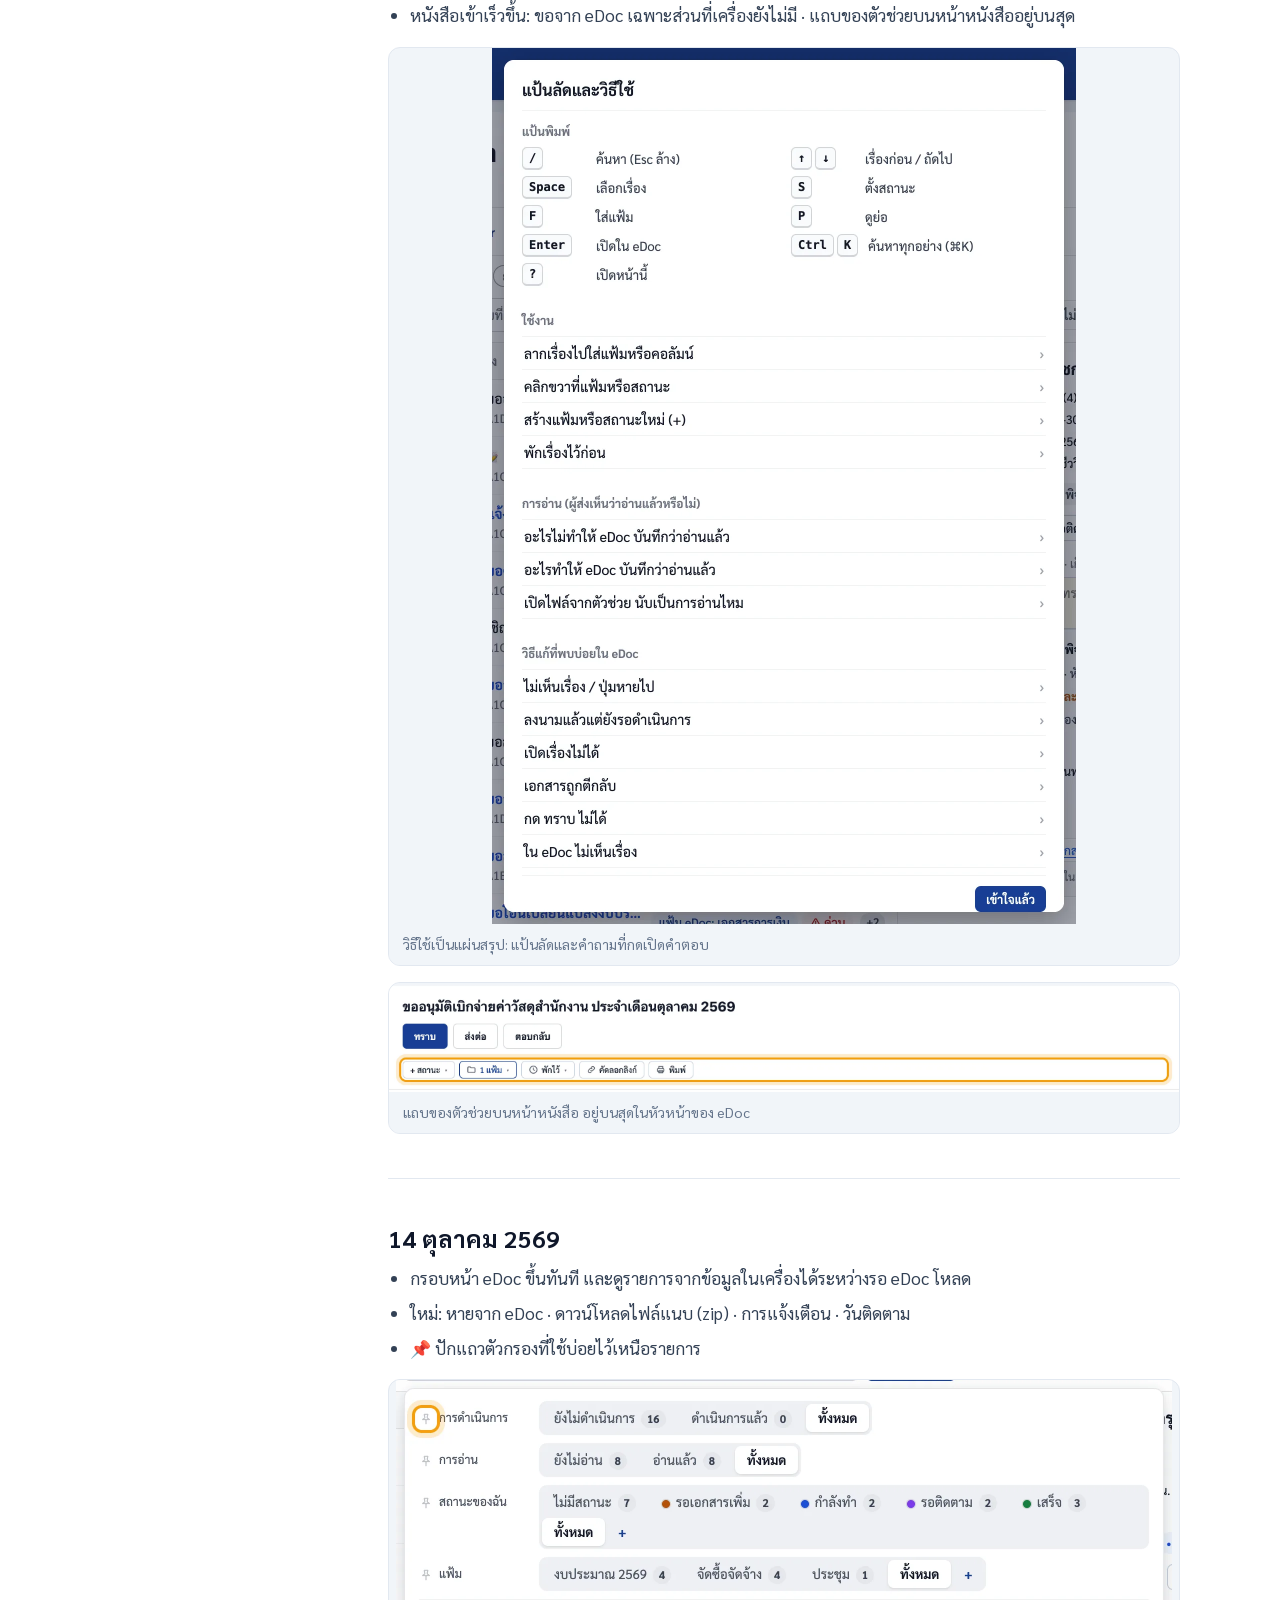
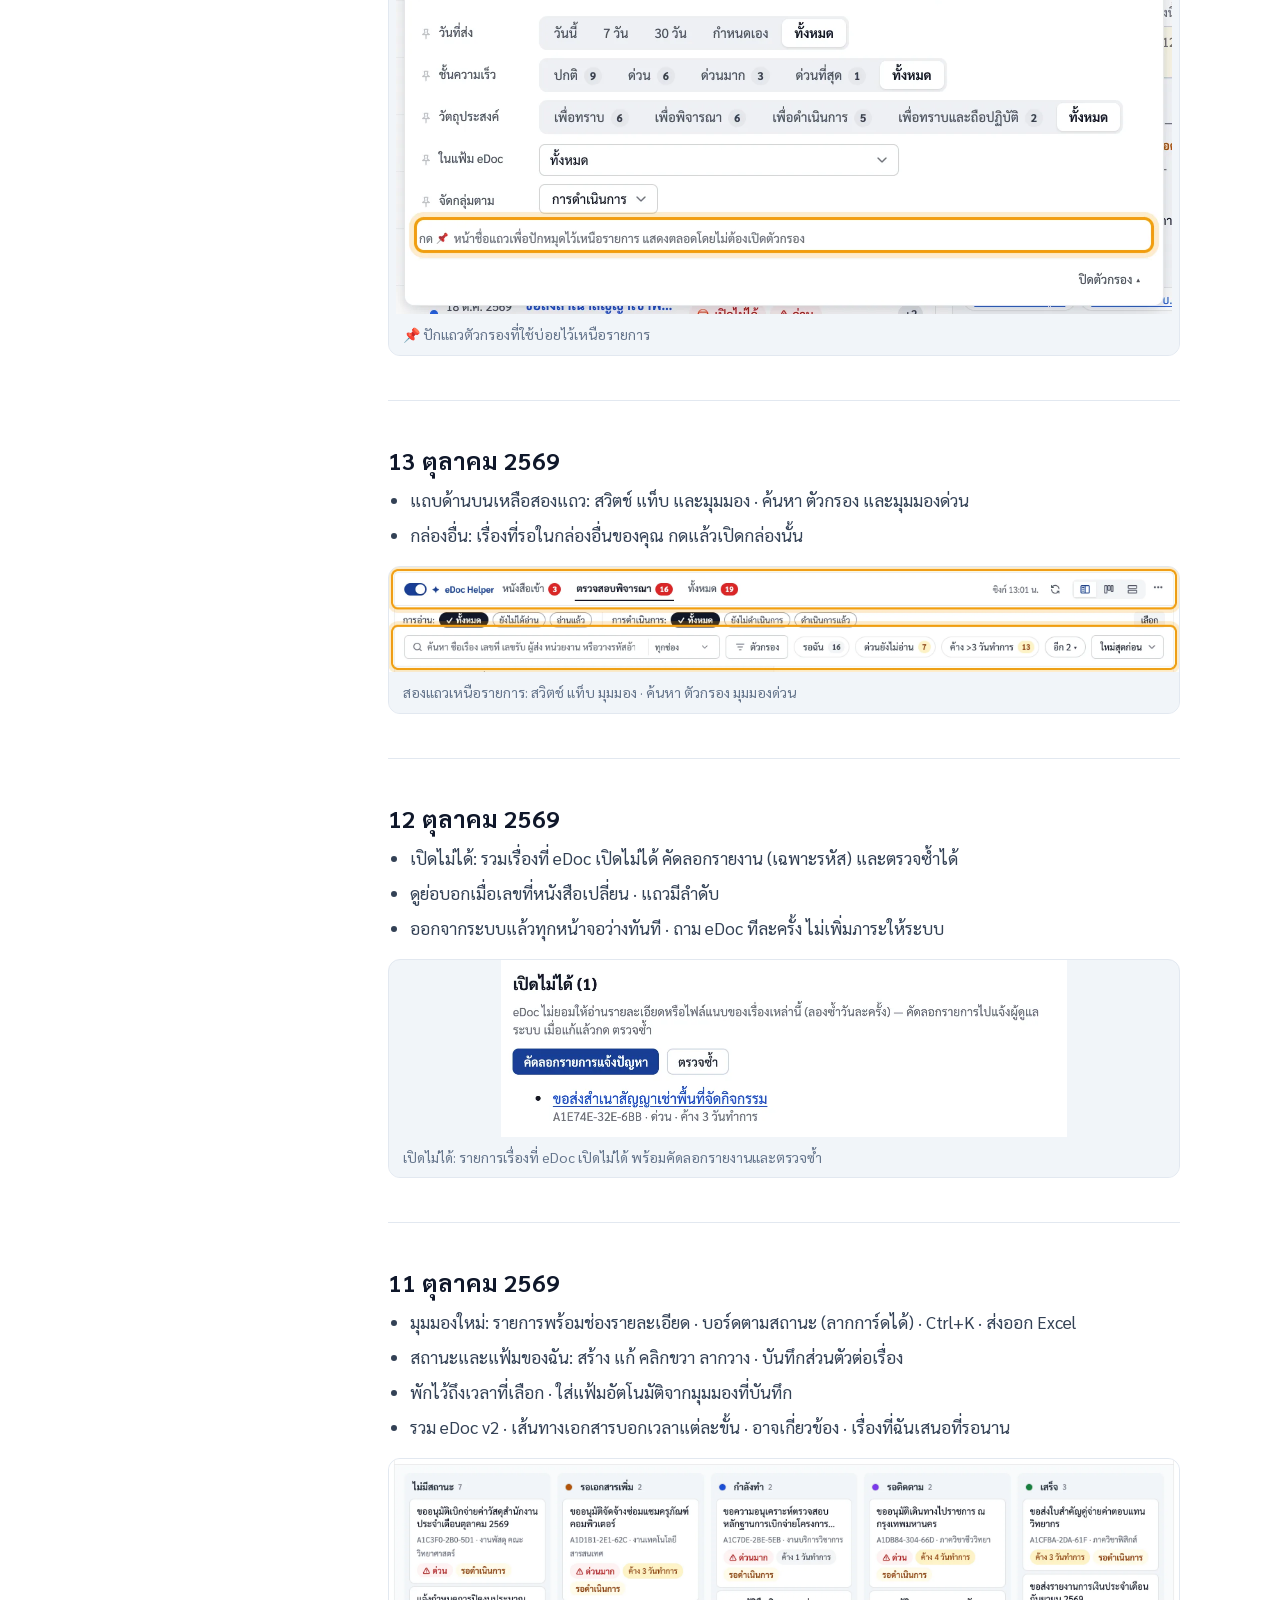
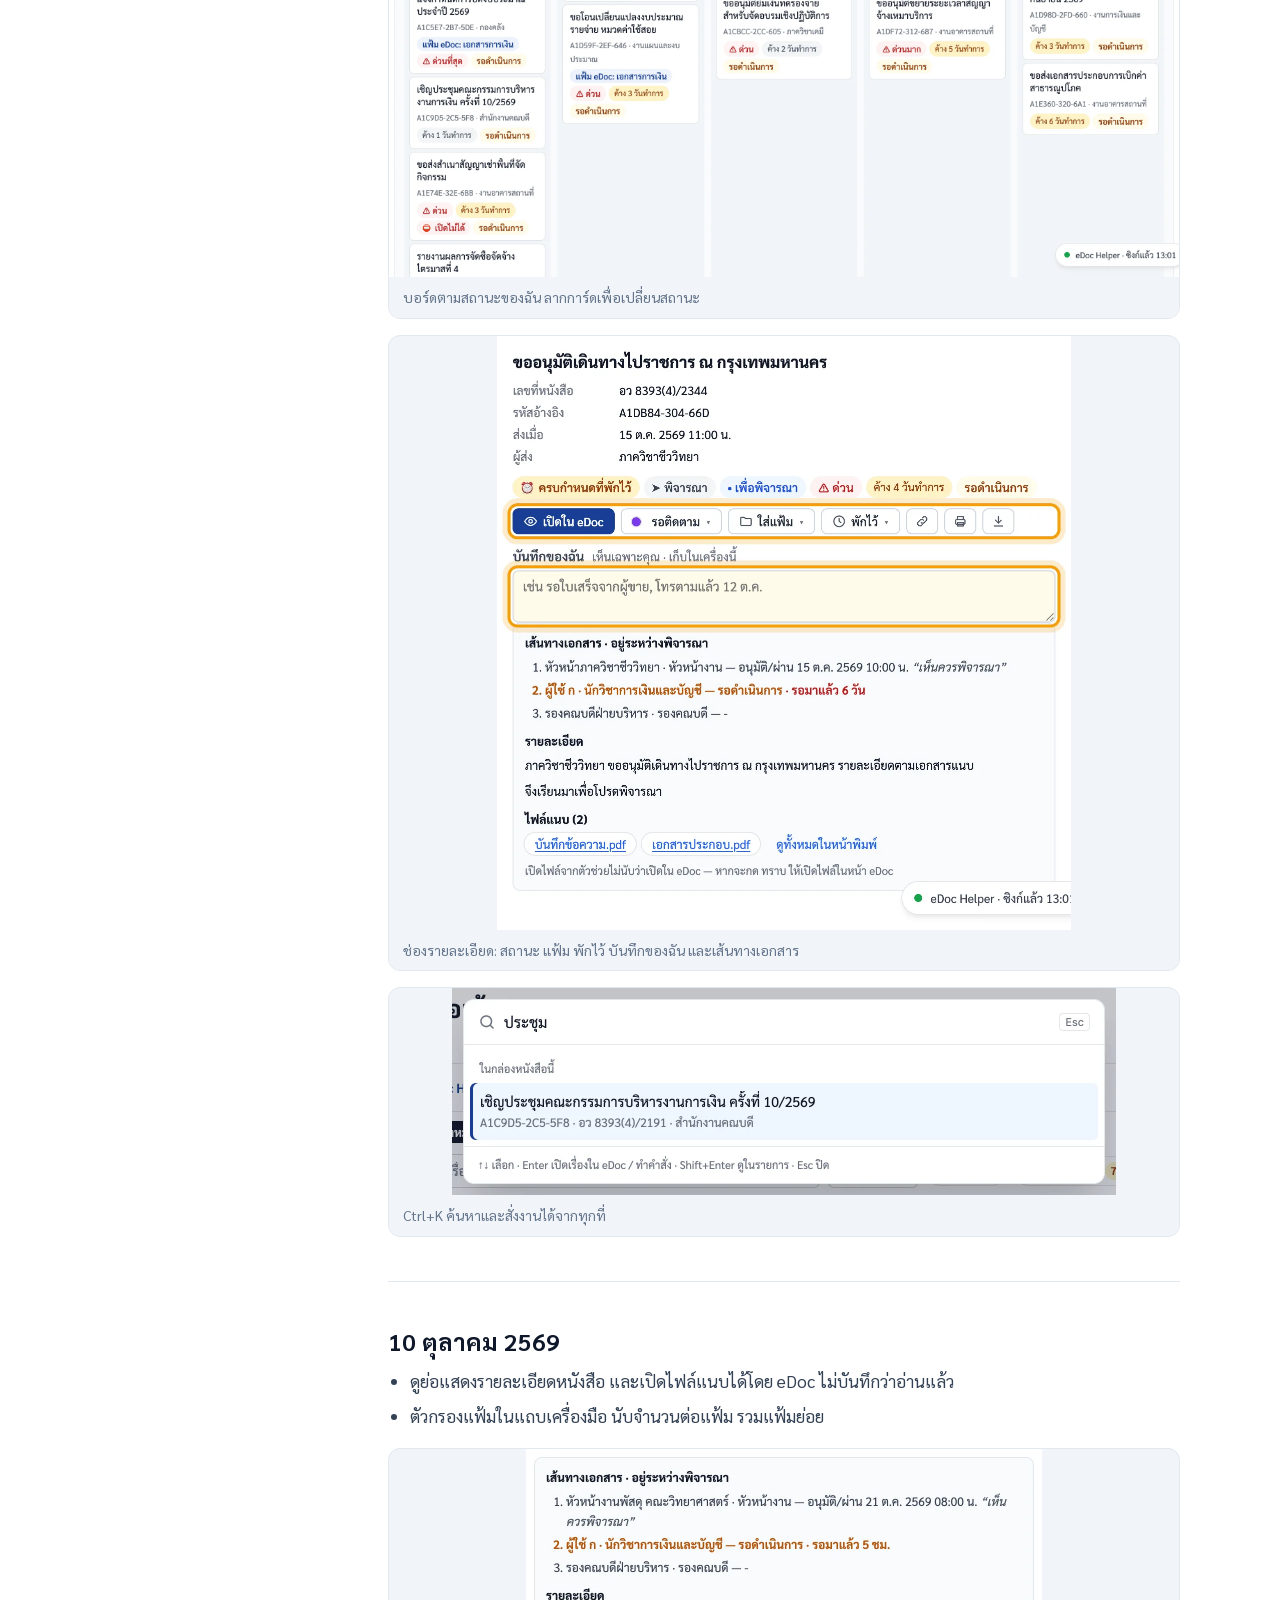
==== commit 33d11496: "feat(extension): documents in my folders leave the main list — the แฟ้ม filter starts at ไม่มีแฟ้ม F" ====
--- a/changes.html
+++ b/changes.html
@@ -43,6 +43,14 @@
 
     <section id="d2026-10-22">
       <h2>22 ตุลาคม 2569</h2>
+      <div class="rel" id="n2026-10-22c">
+      <ul>
+        <li data-note="2026-10-22c">เรื่องที่ใส่แฟ้มแล้วไม่อยู่ในรายการหลัก (ค่าเริ่มต้นของแฟ้มเป็น &quot;ไม่มีแฟ้ม&quot;) — มีบรรทัดบอกว่าซ่อนกี่เรื่อง กด ดูทั้งหมด เพื่อแสดง</li>
+        <li data-note="2026-10-22c">มุมมองด่วน (รอฉัน ด่วนยังไม่อ่าน ค้าง ใหม่) ยังนับและแสดงทุกเรื่อง รวมเรื่องที่ใส่แฟ้มแล้ว</li>
+      </ul>
+        <figure class="chg"><img src="img/changes/2026-10-22c-1.webp" alt="รายการหลักไม่แสดงเรื่องที่ใส่แฟ้มแล้ว — บอกว่าซ่อนกี่เรื่อง และกด ดูทั้งหมด ได้" loading="lazy" width="1136" height="255"><figcaption>รายการหลักไม่แสดงเรื่องที่ใส่แฟ้มแล้ว — บอกว่าซ่อนกี่เรื่อง และกด ดูทั้งหมด ได้</figcaption></figure>
+        <figure class="chg"><img src="img/changes/2026-10-22c-2.webp" alt="ตัวกรอง → แฟ้ม: &quot;ไม่มีแฟ้ม&quot; เป็นค่าเริ่มต้น" loading="lazy" width="750" height="54"><figcaption>ตัวกรอง → แฟ้ม: &quot;ไม่มีแฟ้ม&quot; เป็นค่าเริ่มต้น</figcaption></figure>
+      </div>
       <div class="rel" id="n2026-10-22b">
       <ul>
         <li data-note="2026-10-22b">ปุ่ม zip ดาวน์โหลดเร็ว: บนแถวในตารางของ eDoc แถบบนหน้าหนังสือ ดูย่อ และเลือกหลายเรื่อง — ไม่ต้องรอแสดงไฟล์แนบบนจอ แท็บปิดเองเมื่อเสร็จ</li>
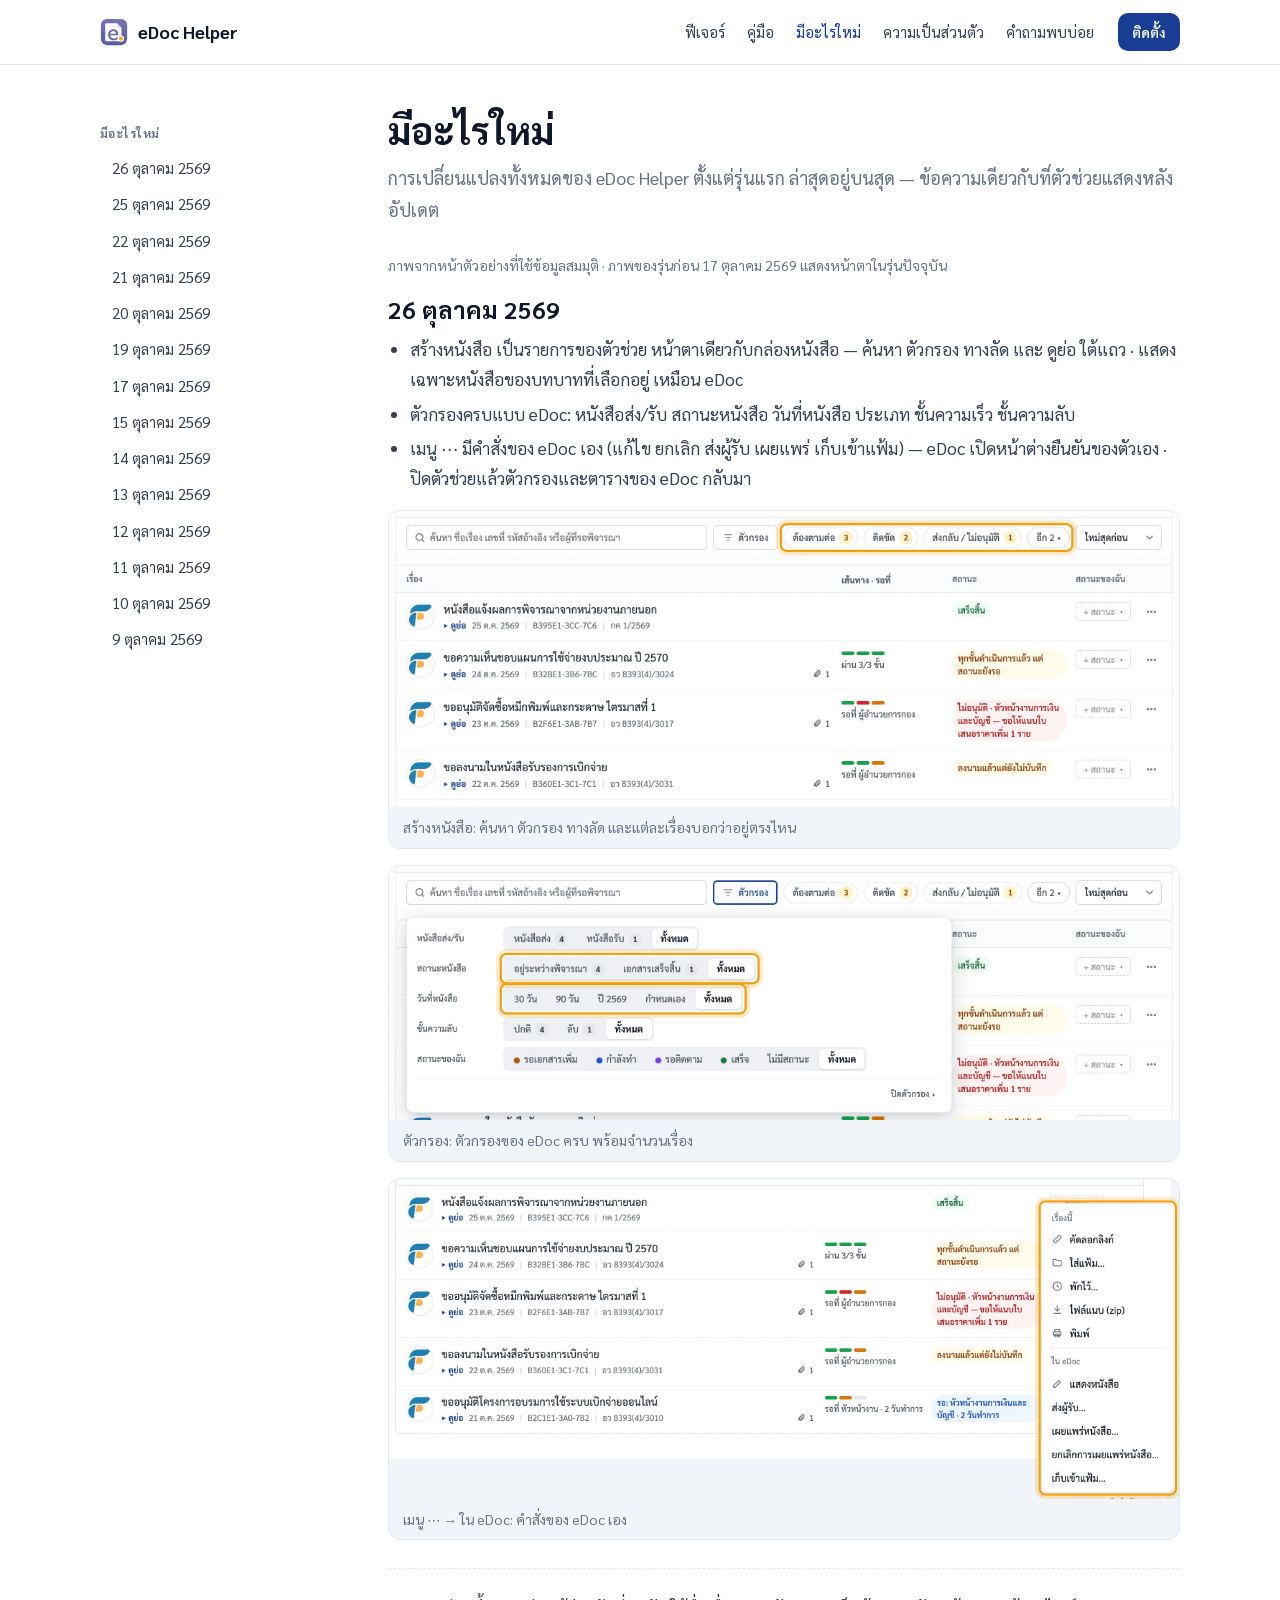
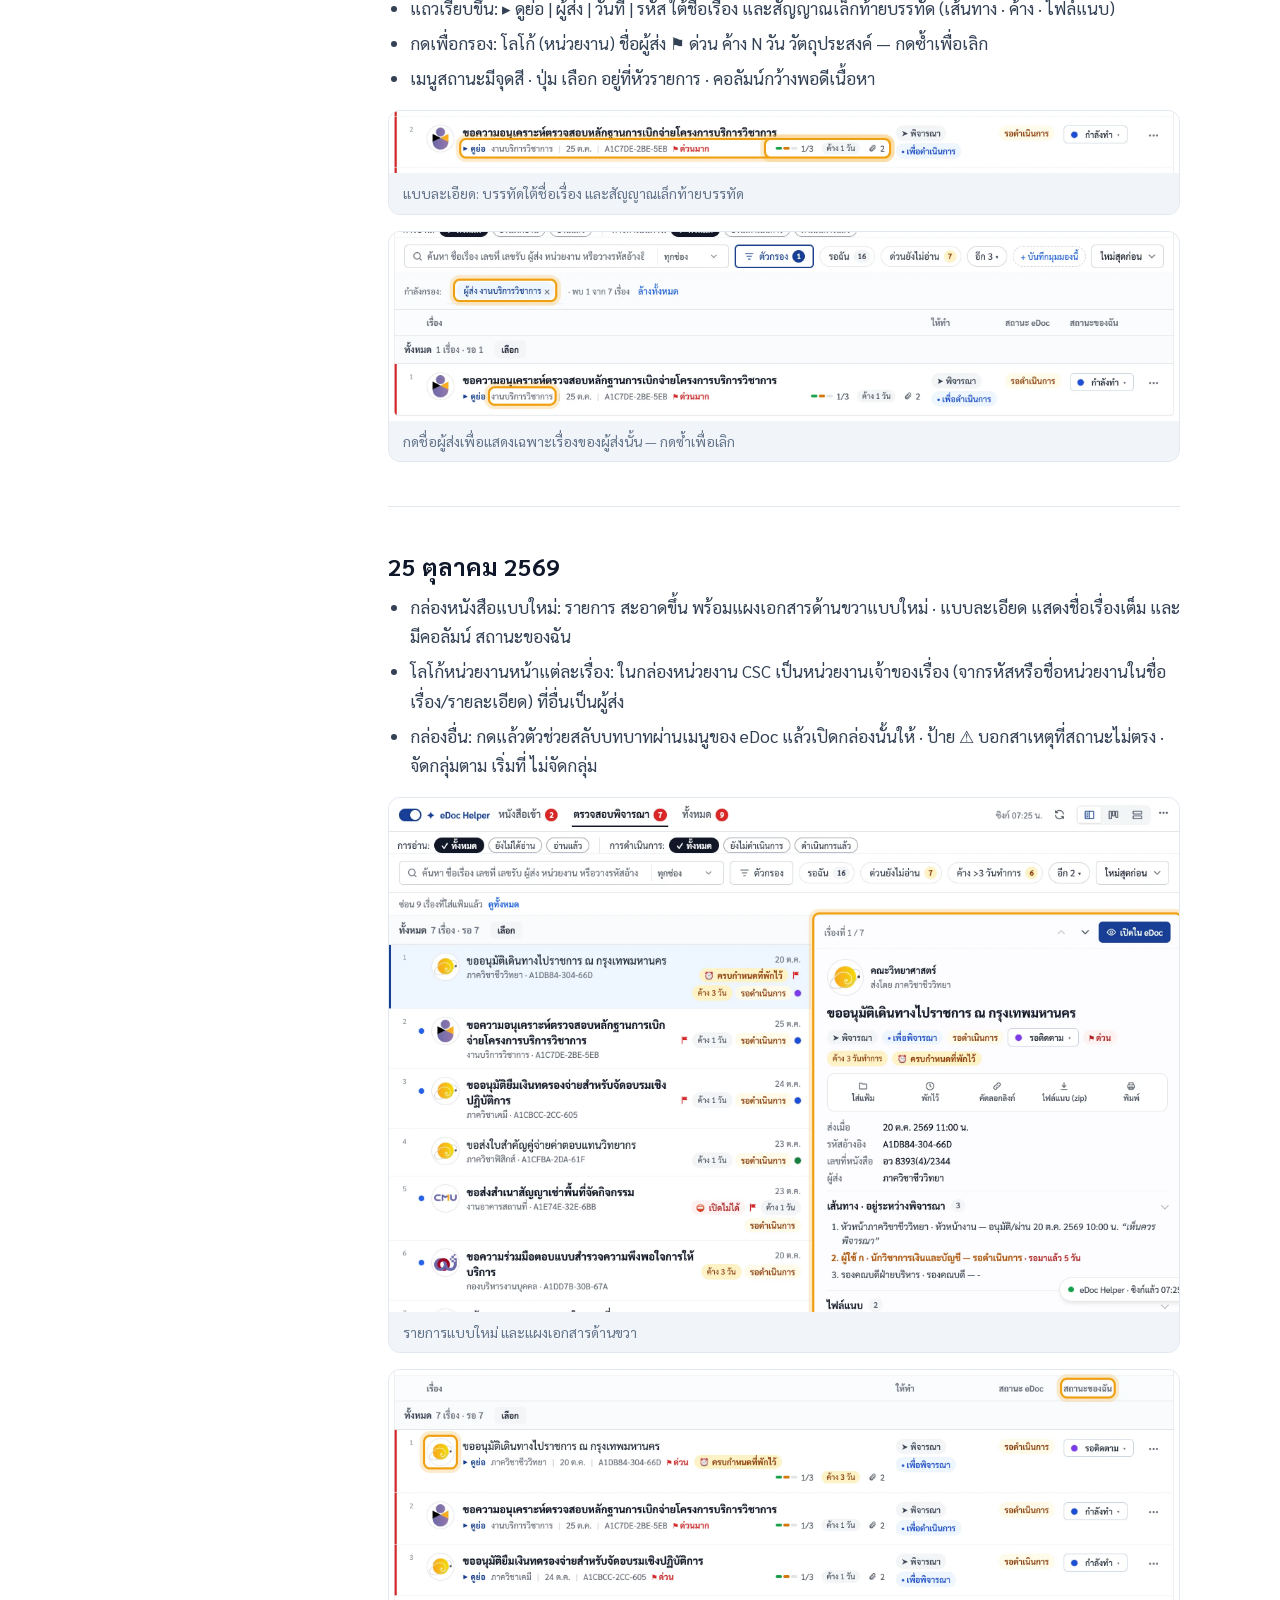
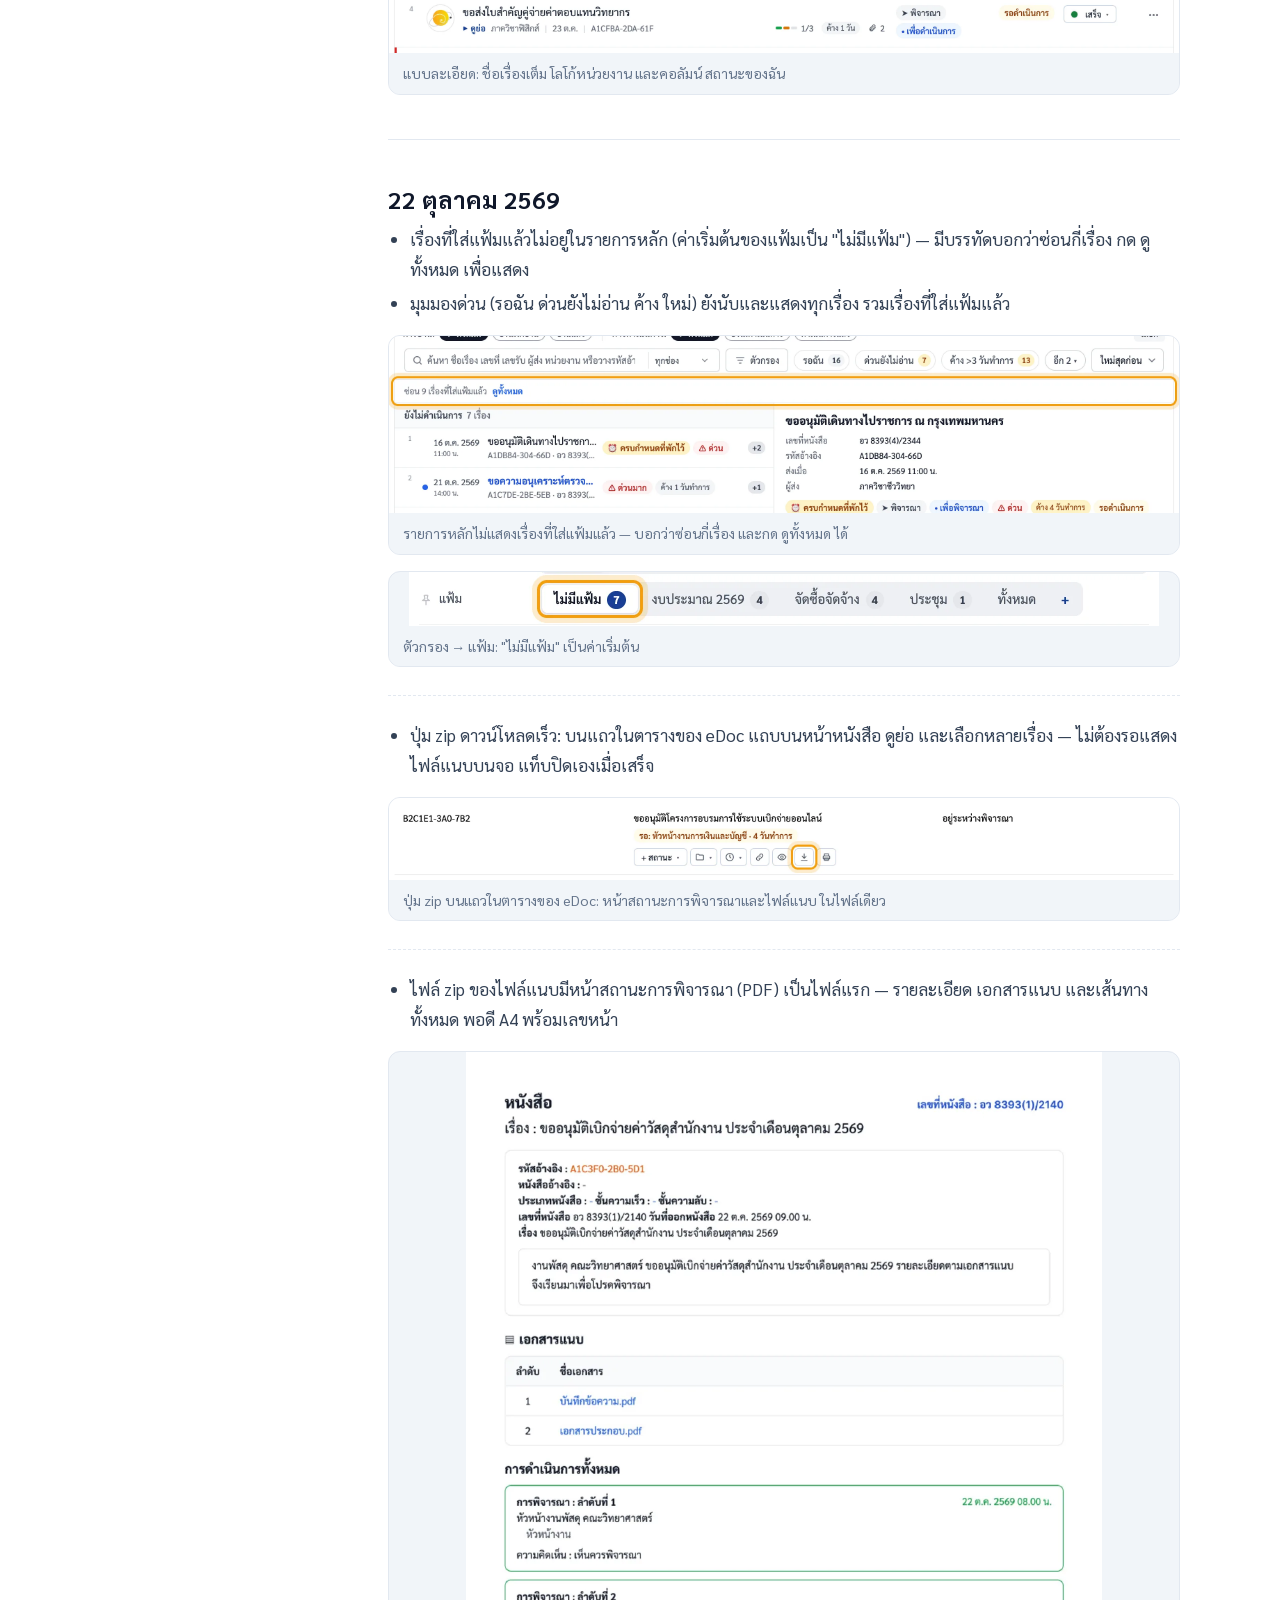
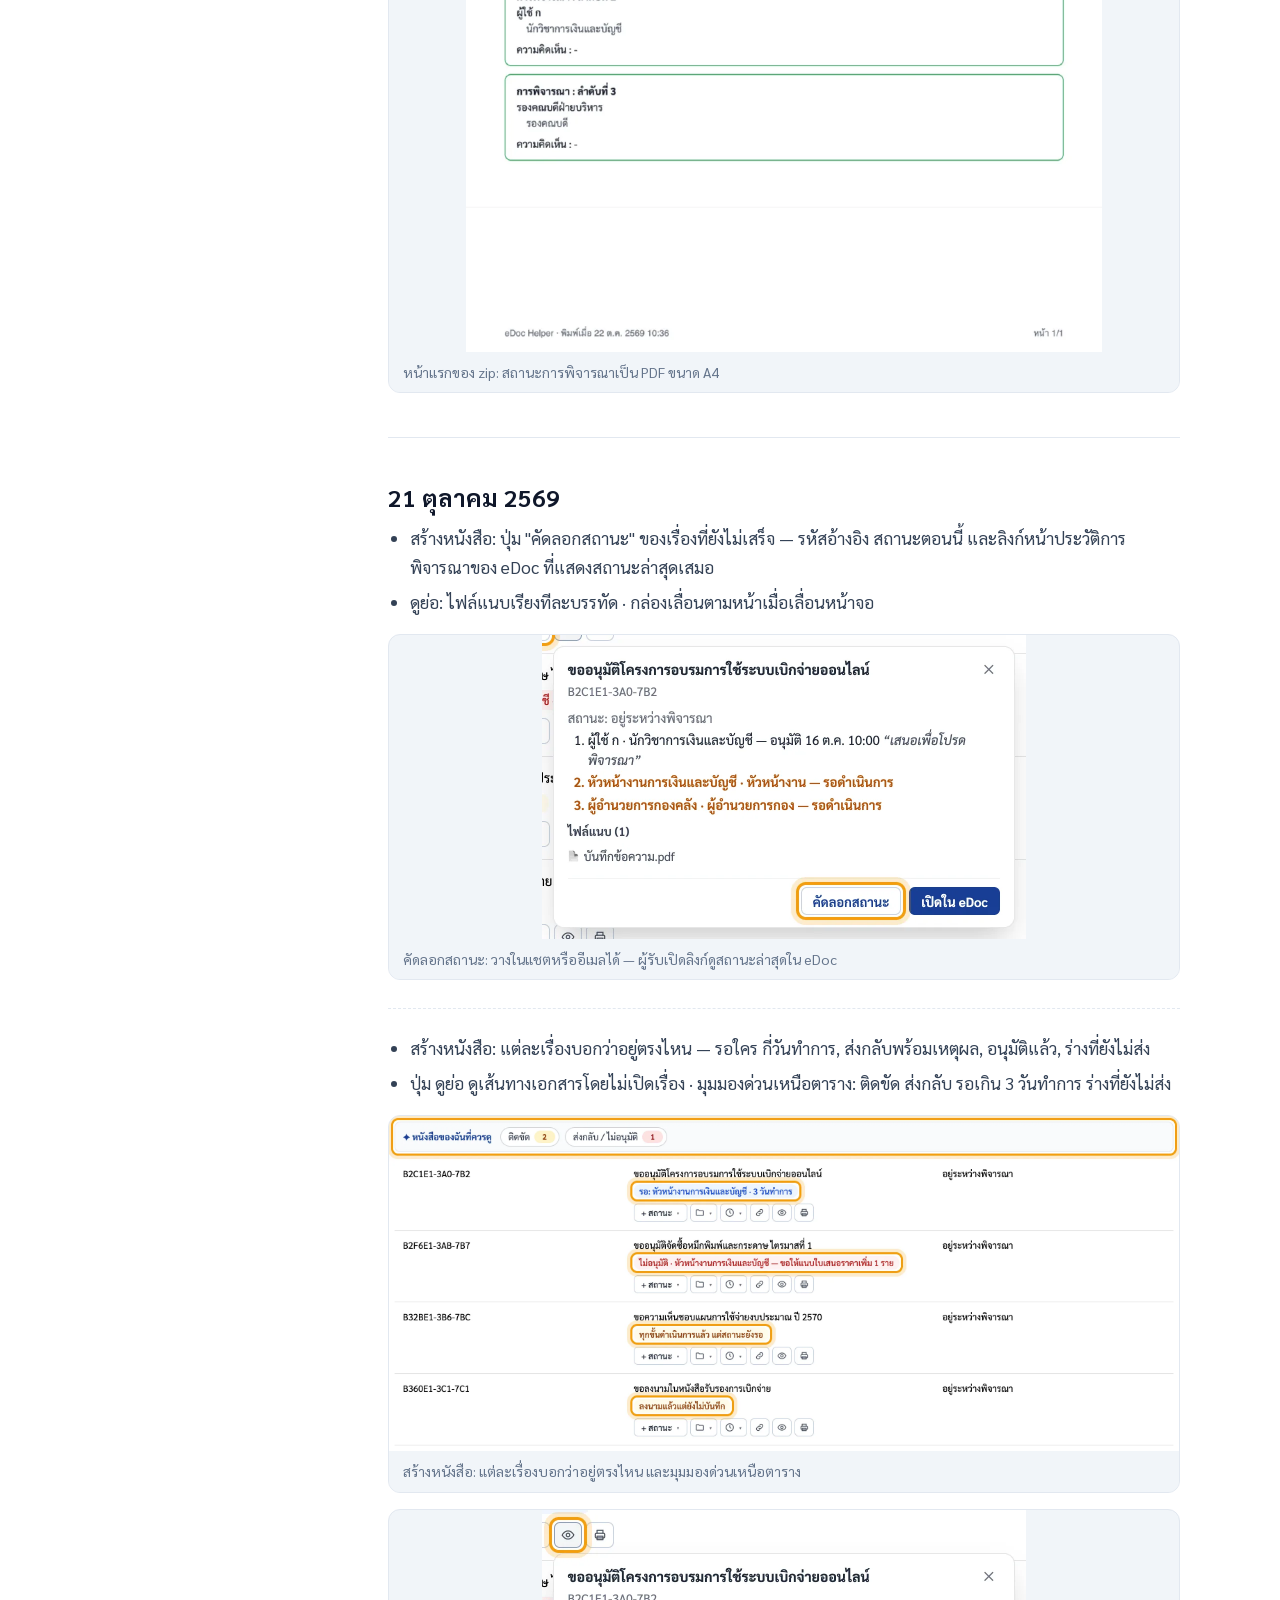
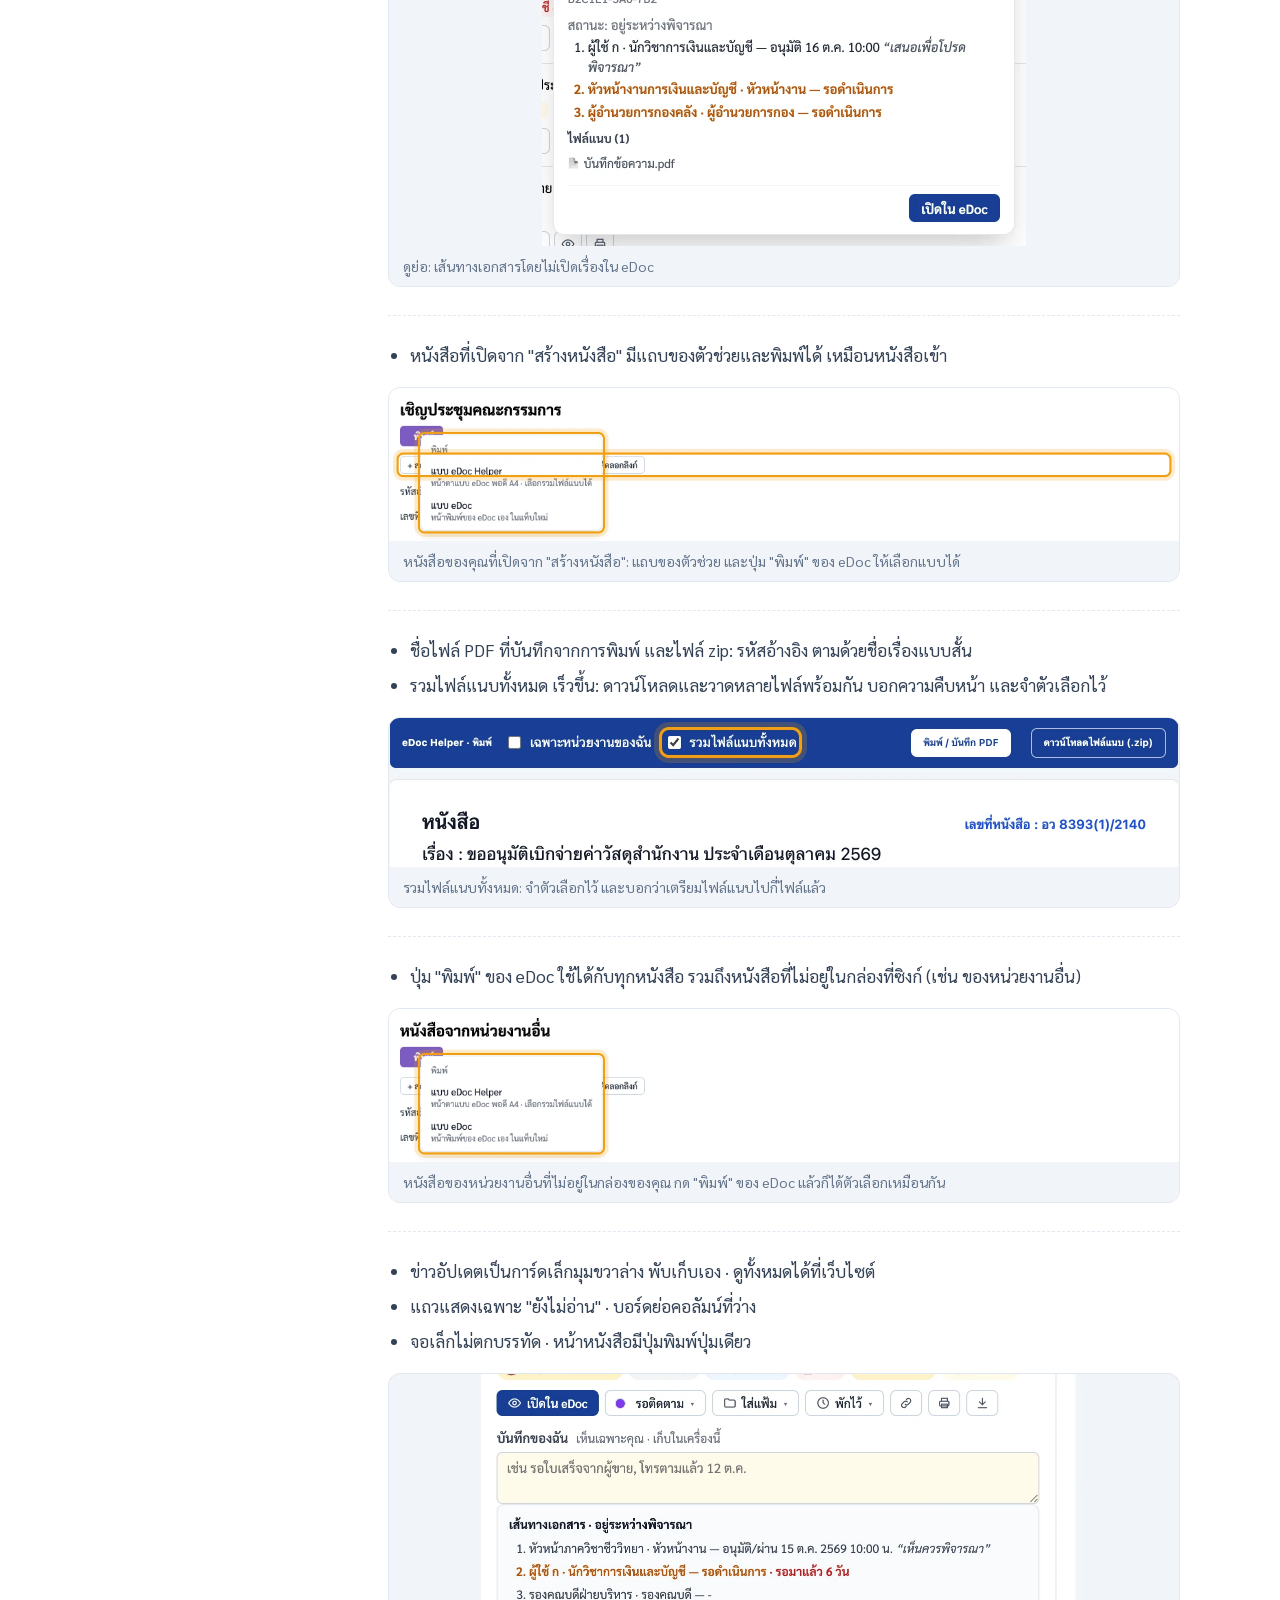
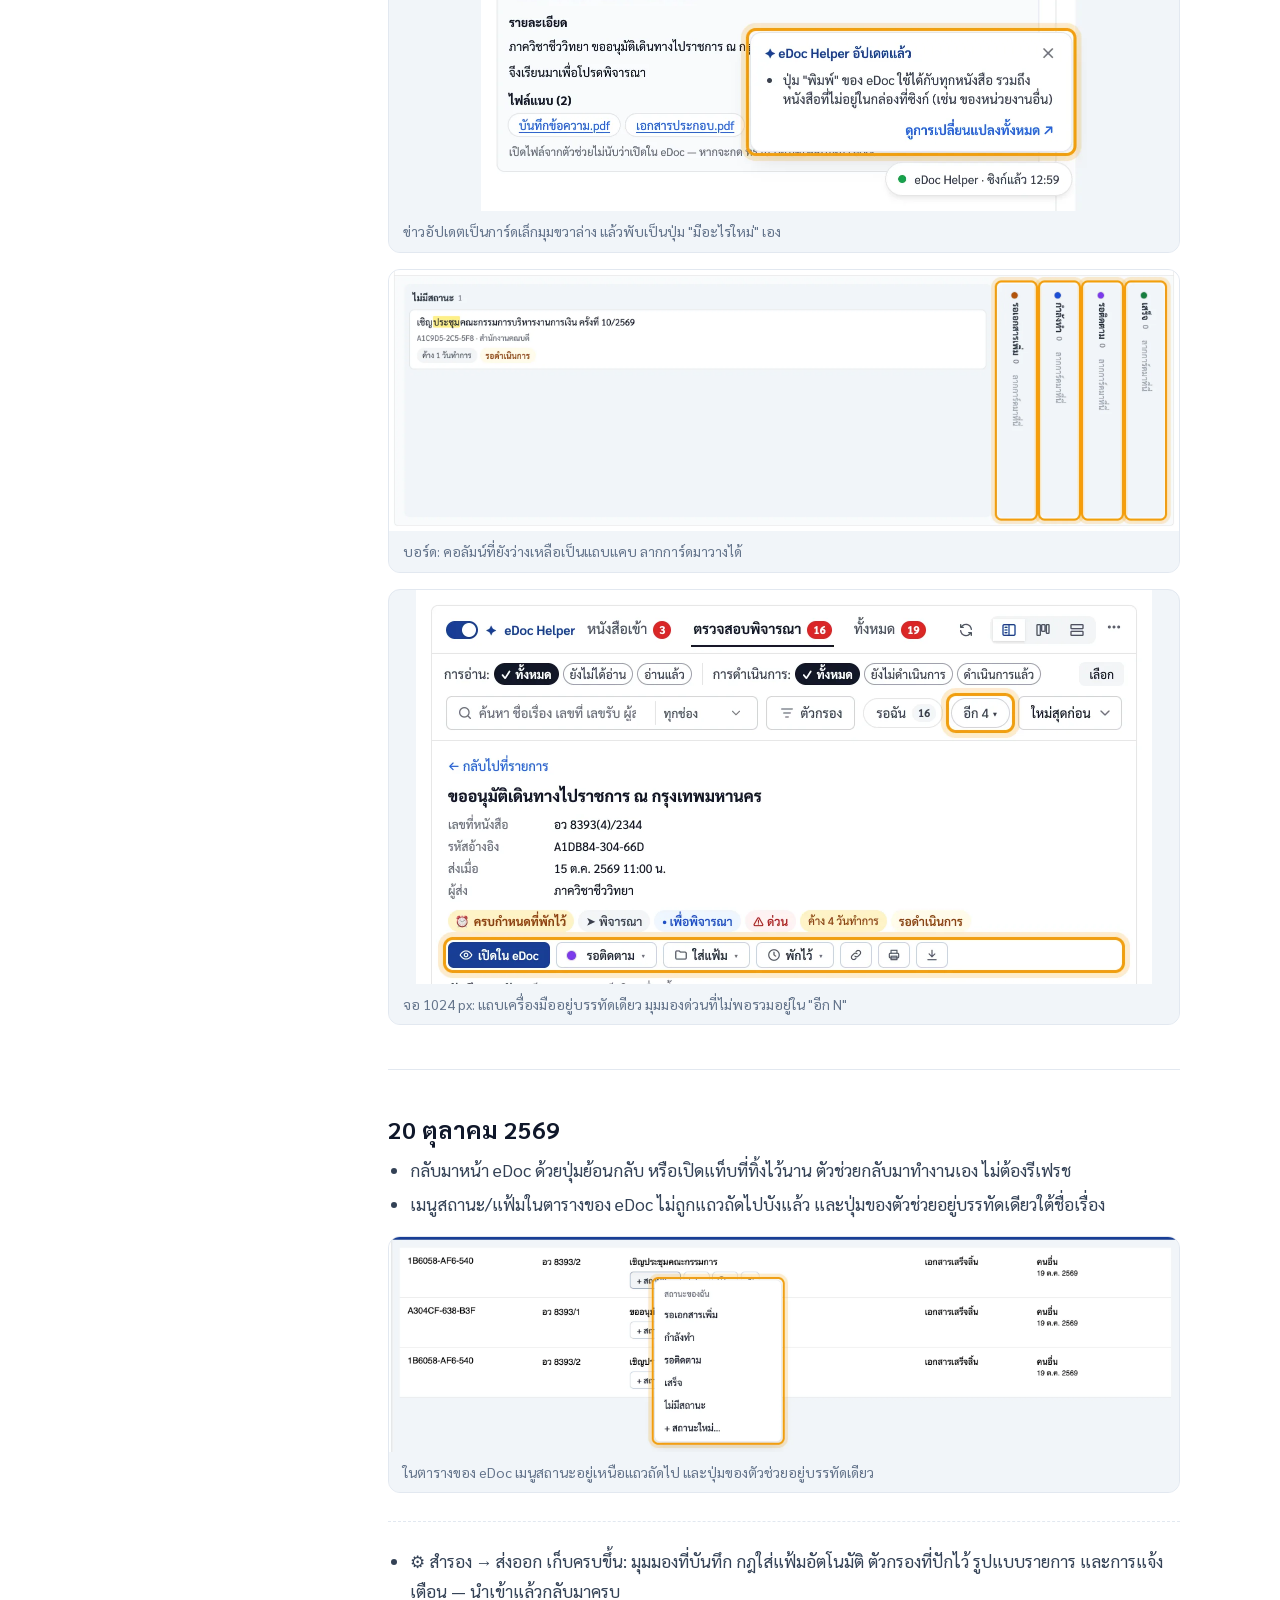
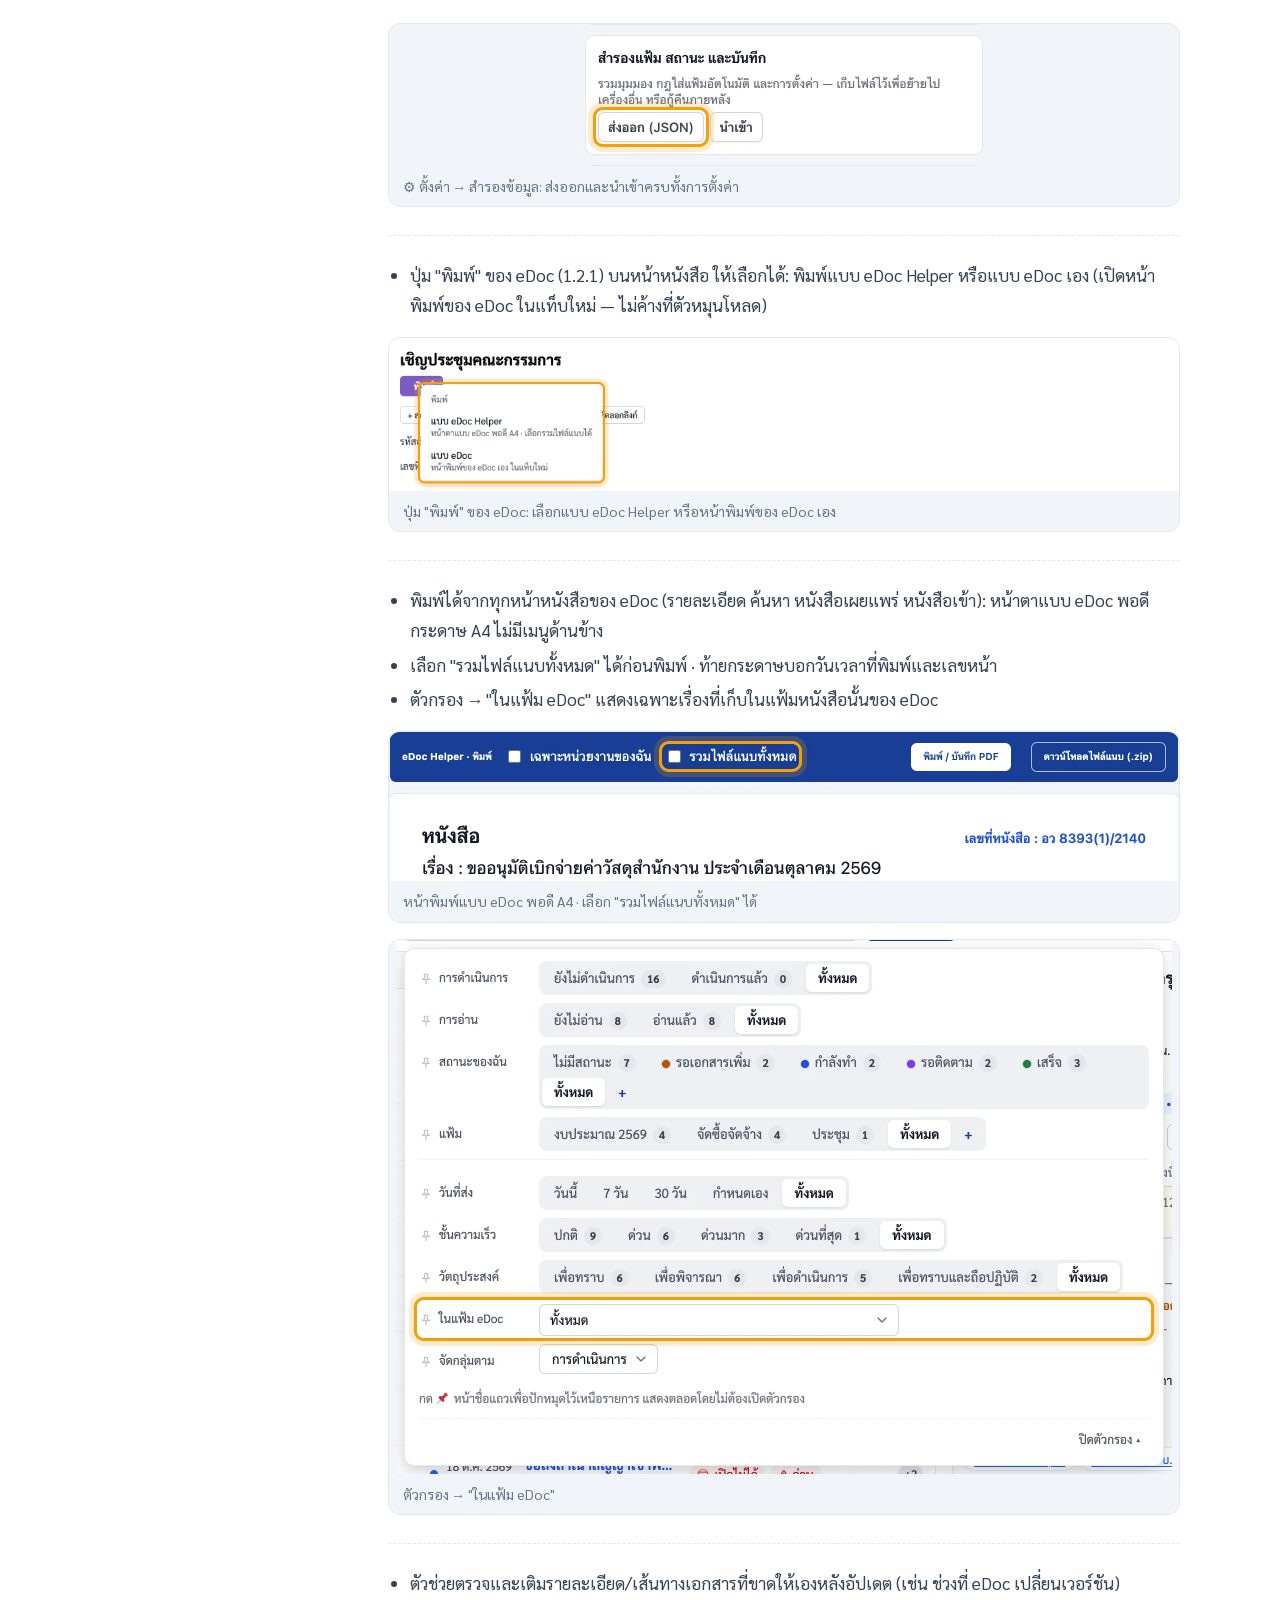
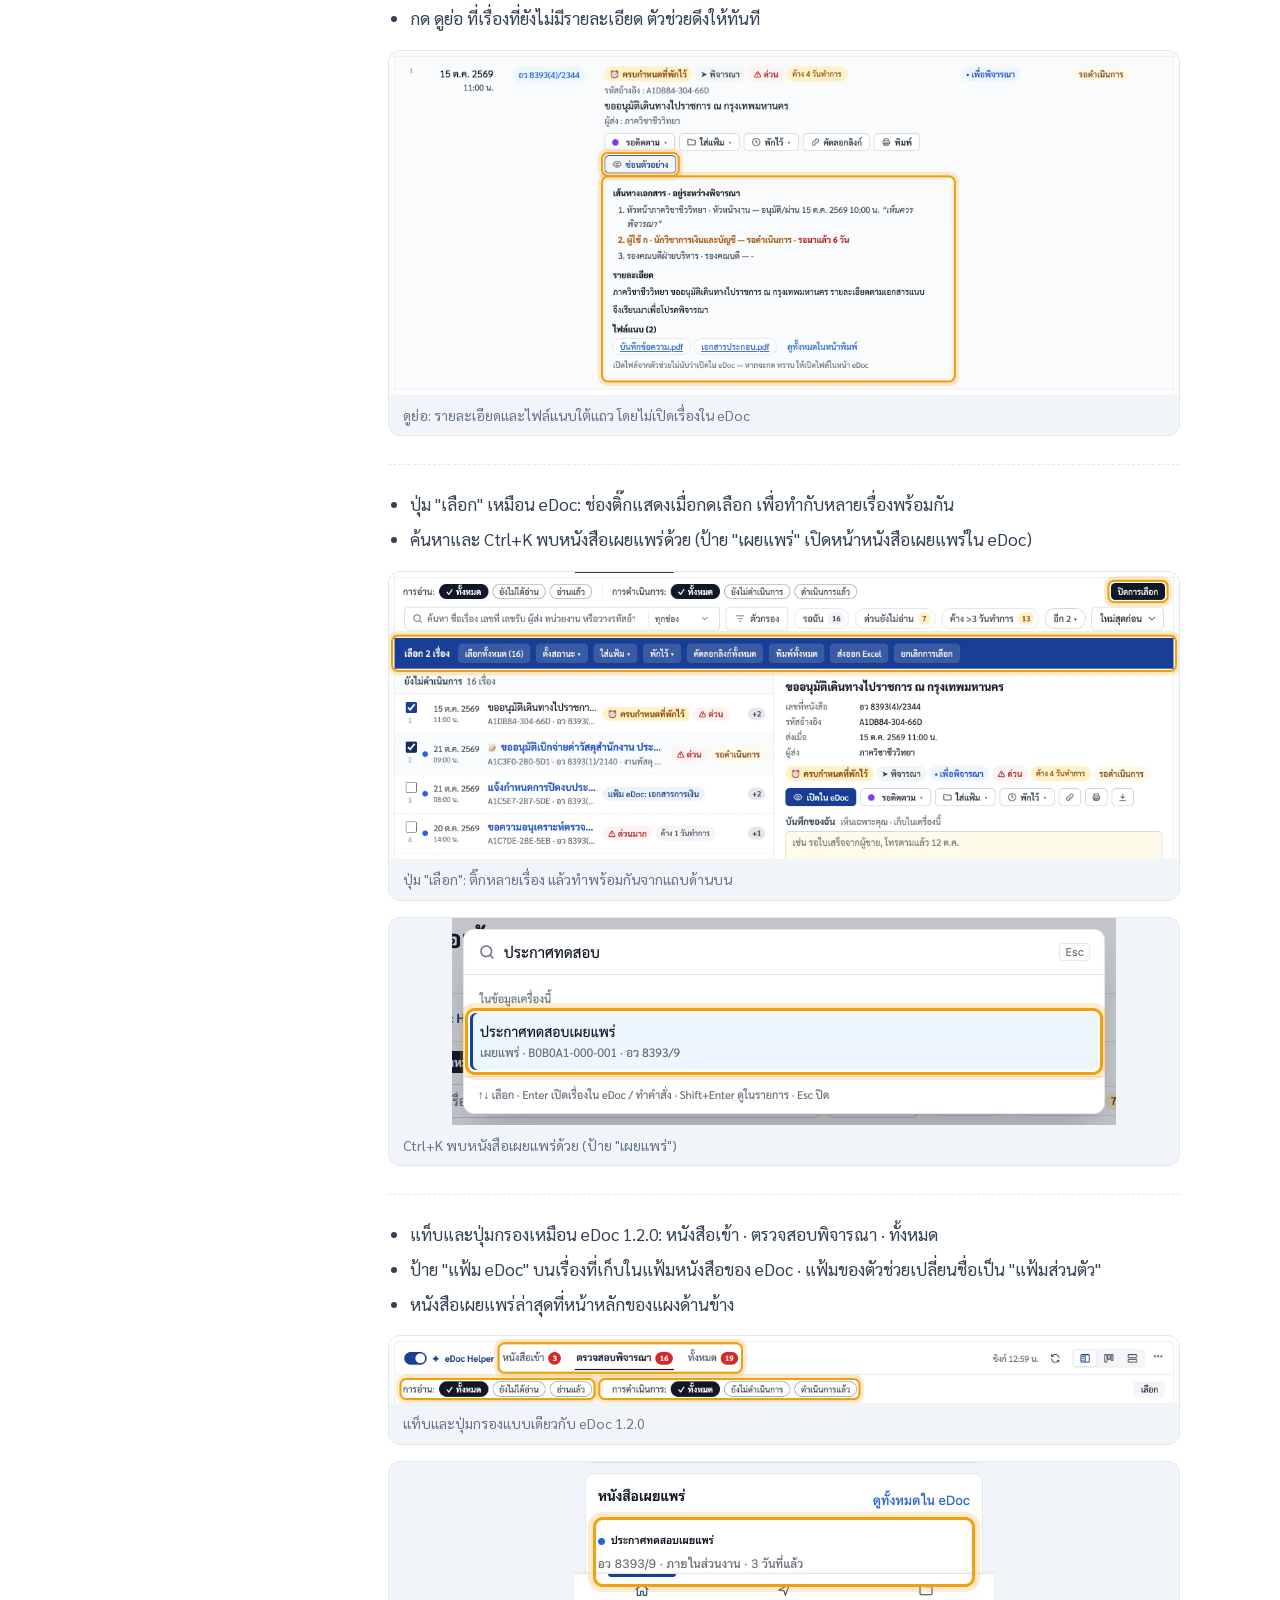
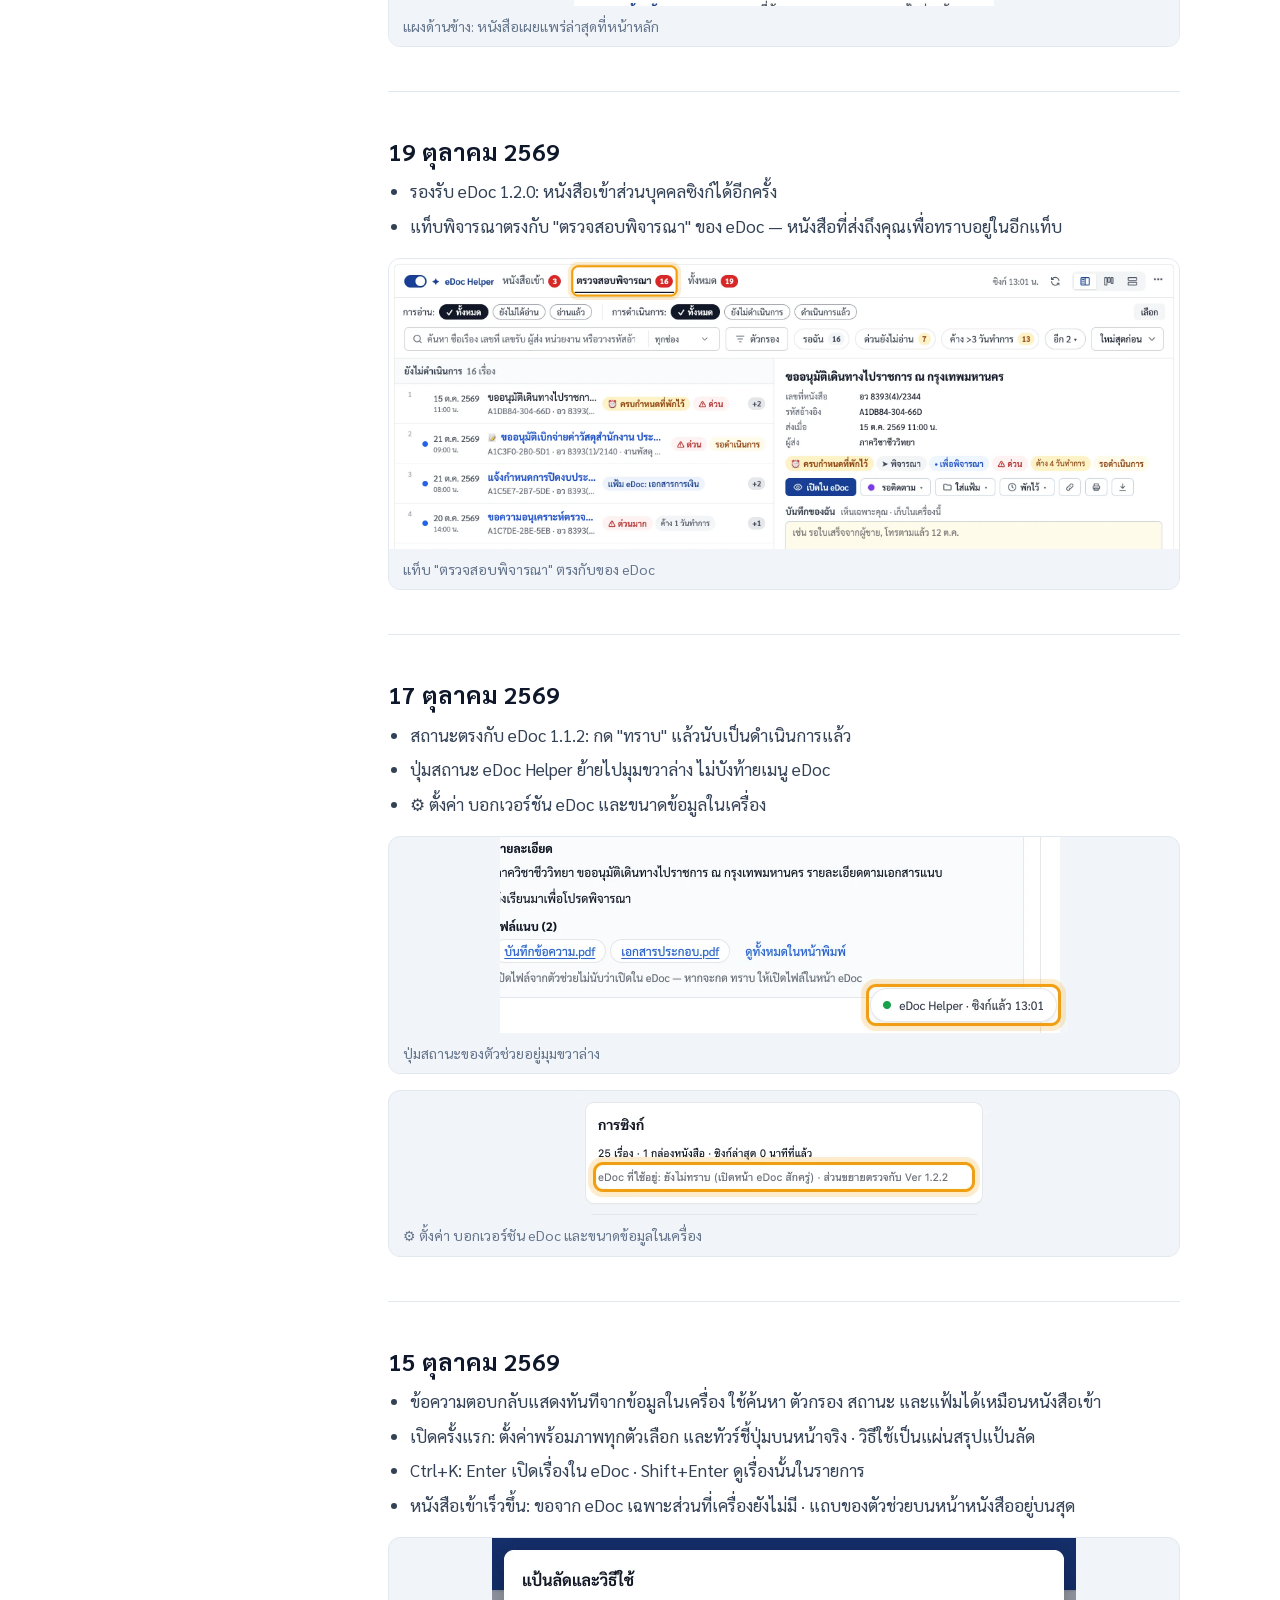
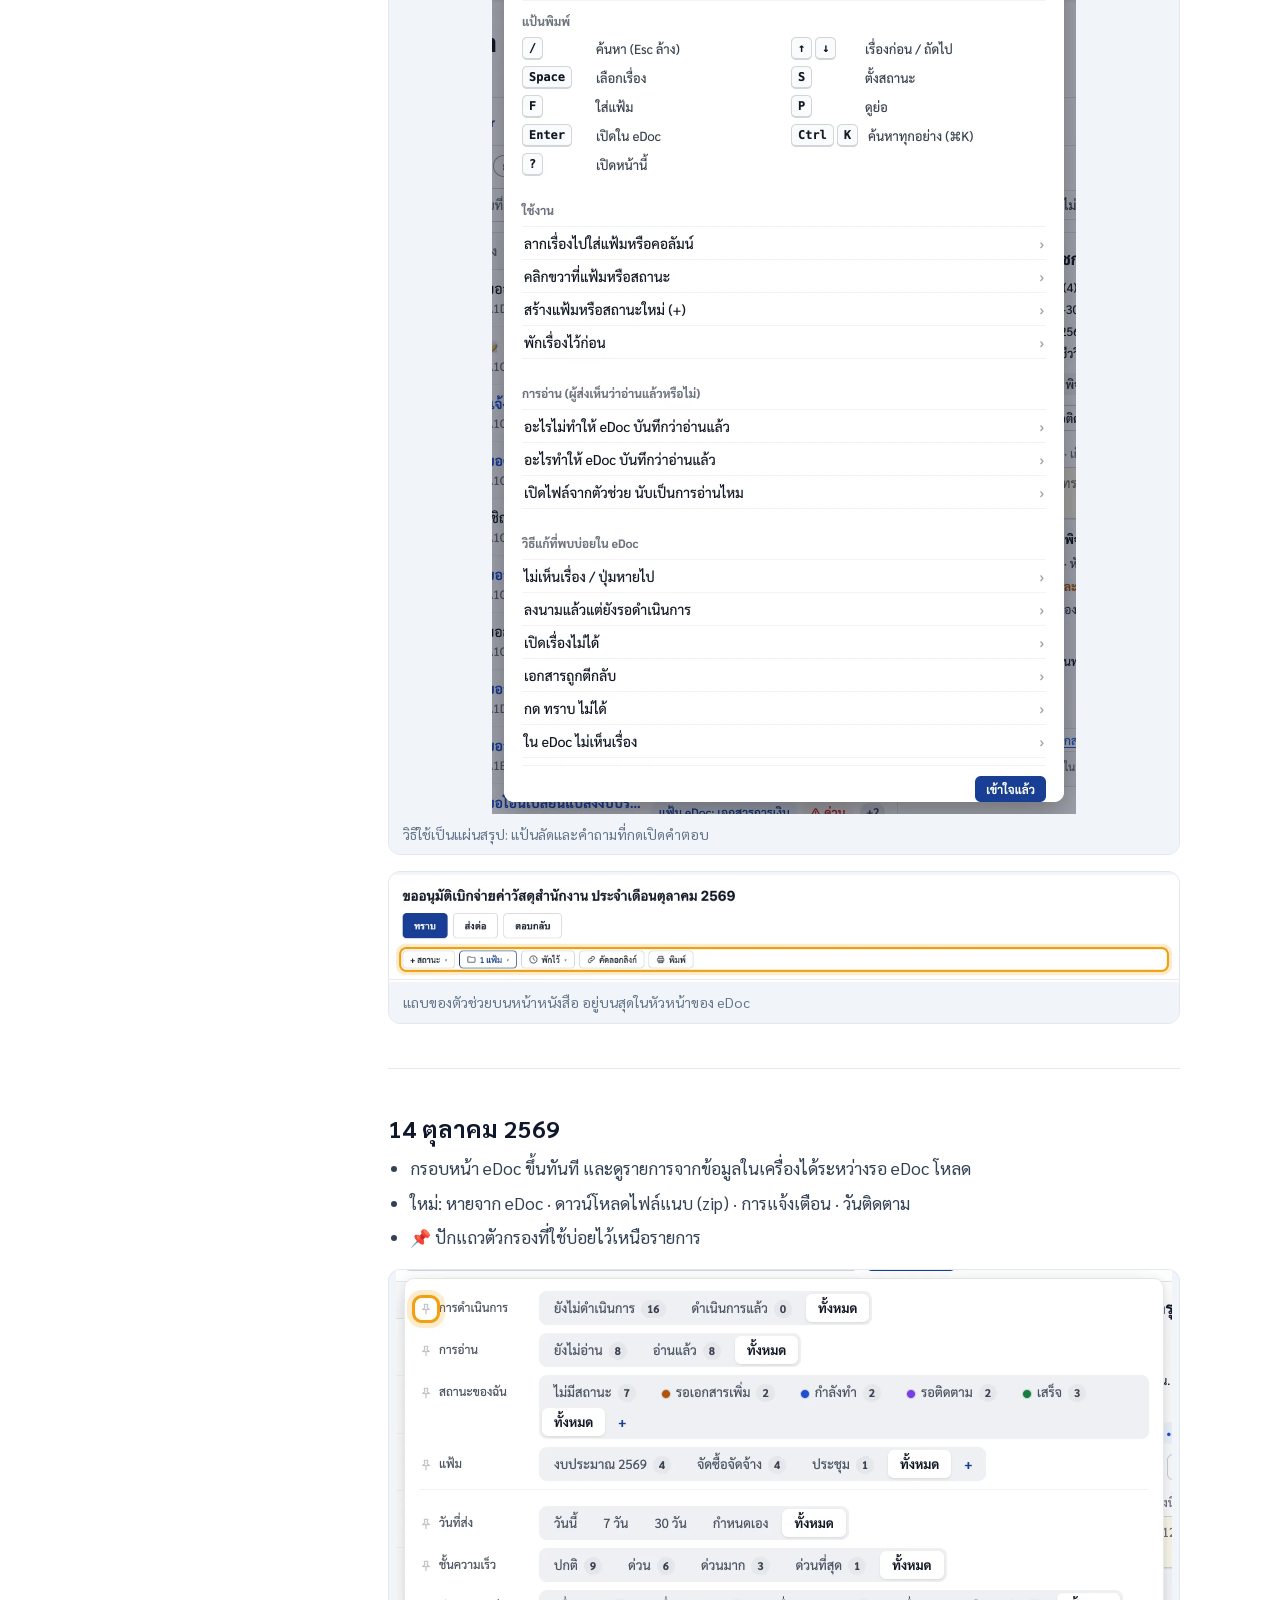
==== commit 7d4cbc1d: "release(extension): 0.1.298 — what's new for 25–26 Oct, with site figures Notes for the inbox redesi" ====
--- a/changes.html
+++ b/changes.html
@@ -22,6 +22,8 @@
 <div class="wrap docs">
   <nav class="side" aria-label="สารบัญ">
     <div class="grp">มีอะไรใหม่</div>
+    <a href="#d2026-10-26">26 ตุลาคม 2569</a>
+    <a href="#d2026-10-25">25 ตุลาคม 2569</a>
     <a href="#d2026-10-22">22 ตุลาคม 2569</a>
     <a href="#d2026-10-21">21 ตุลาคม 2569</a>
     <a href="#d2026-10-20">20 ตุลาคม 2569</a>
@@ -41,6 +43,42 @@
     <p class="lead">การเปลี่ยนแปลงทั้งหมดของ eDoc Helper ตั้งแต่รุ่นแรก ล่าสุดอยู่บนสุด — ข้อความเดียวกับที่ตัวช่วยแสดงหลังอัปเดต</p>
     <p class="note">ภาพจากหน้าตัวอย่างที่ใช้ข้อมูลสมมุติ · ภาพของรุ่นก่อน 17 ตุลาคม 2569 แสดงหน้าตาในรุ่นปัจจุบัน</p>
 
+    <section id="d2026-10-26">
+      <h2>26 ตุลาคม 2569</h2>
+      <div class="rel" id="n2026-10-26b">
+      <ul>
+        <li data-note="2026-10-26b">สร้างหนังสือ เป็นรายการของตัวช่วย หน้าตาเดียวกับกล่องหนังสือ — ค้นหา ตัวกรอง ทางลัด และ ดูย่อ ใต้แถว · แสดงเฉพาะหนังสือของบทบาทที่เลือกอยู่ เหมือน eDoc</li>
+        <li data-note="2026-10-26b">ตัวกรองครบแบบ eDoc: หนังสือส่ง/รับ สถานะหนังสือ วันที่หนังสือ ประเภท ชั้นความเร็ว ชั้นความลับ</li>
+        <li data-note="2026-10-26b">เมนู ⋯ มีคำสั่งของ eDoc เอง (แก้ไข ยกเลิก ส่งผู้รับ เผยแพร่ เก็บเข้าแฟ้ม) — eDoc เปิดหน้าต่างยืนยันของตัวเอง · ปิดตัวช่วยแล้วตัวกรองและตารางของ eDoc กลับมา</li>
+      </ul>
+        <figure class="chg"><img src="img/changes/2026-10-26b-1.webp" alt="สร้างหนังสือ: ค้นหา ตัวกรอง ทางลัด และแต่ละเรื่องบอกว่าอยู่ตรงไหน" loading="lazy" width="1100" height="413"><figcaption>สร้างหนังสือ: ค้นหา ตัวกรอง ทางลัด และแต่ละเรื่องบอกว่าอยู่ตรงไหน</figcaption></figure>
+        <figure class="chg"><img src="img/changes/2026-10-26b-2.webp" alt="ตัวกรอง: ตัวกรองของ eDoc ครบ พร้อมจำนวนเรื่อง" loading="lazy" width="1100" height="354"><figcaption>ตัวกรอง: ตัวกรองของ eDoc ครบ พร้อมจำนวนเรื่อง</figcaption></figure>
+        <figure class="chg"><img src="img/changes/2026-10-26b-3.webp" alt="เมนู ⋯ → ใน eDoc: คำสั่งของ eDoc เอง" loading="lazy" width="1142" height="463"><figcaption>เมนู ⋯ → ใน eDoc: คำสั่งของ eDoc เอง</figcaption></figure>
+      </div>
+      <div class="rel" id="n2026-10-26">
+      <ul>
+        <li data-note="2026-10-26">แถวเรียบขึ้น: ▸ ดูย่อ | ผู้ส่ง | วันที่ | รหัส ใต้ชื่อเรื่อง และสัญญาณเล็กท้ายบรรทัด (เส้นทาง · ค้าง · ไฟล์แนบ)</li>
+        <li data-note="2026-10-26">กดเพื่อกรอง: โลโก้ (หน่วยงาน) ชื่อผู้ส่ง ⚑ ด่วน ค้าง N วัน วัตถุประสงค์ — กดซ้ำเพื่อเลิก</li>
+        <li data-note="2026-10-26">เมนูสถานะมีจุดสี · ปุ่ม เลือก อยู่ที่หัวรายการ · คอลัมน์กว้างพอดีเนื้อหา</li>
+      </ul>
+        <figure class="chg"><img src="img/changes/2026-10-26-1.webp" alt="แบบละเอียด: บรรทัดใต้ชื่อเรื่อง และสัญญาณเล็กท้ายบรรทัด" loading="lazy" width="1136" height="90"><figcaption>แบบละเอียด: บรรทัดใต้ชื่อเรื่อง และสัญญาณเล็กท้ายบรรทัด</figcaption></figure>
+        <figure class="chg"><img src="img/changes/2026-10-26-2.webp" alt="กดชื่อผู้ส่งเพื่อแสดงเฉพาะเรื่องของผู้ส่งนั้น — กดซ้ำเพื่อเลิก" loading="lazy" width="1136" height="272"><figcaption>กดชื่อผู้ส่งเพื่อแสดงเฉพาะเรื่องของผู้ส่งนั้น — กดซ้ำเพื่อเลิก</figcaption></figure>
+      </div>
+    </section>
+
+    <section id="d2026-10-25">
+      <h2>25 ตุลาคม 2569</h2>
+      <div class="rel" id="n2026-10-25">
+      <ul>
+        <li data-note="2026-10-25">กล่องหนังสือแบบใหม่: รายการ สะอาดขึ้น พร้อมแผงเอกสารด้านขวาแบบใหม่ · แบบละเอียด แสดงชื่อเรื่องเต็ม และมีคอลัมน์ สถานะของฉัน</li>
+        <li data-note="2026-10-25">โลโก้หน่วยงานหน้าแต่ละเรื่อง: ในกล่องหน่วยงาน CSC เป็นหน่วยงานเจ้าของเรื่อง (จากรหัสหรือชื่อหน่วยงานในชื่อเรื่อง/รายละเอียด) ที่อื่นเป็นผู้ส่ง</li>
+        <li data-note="2026-10-25">กล่องอื่น: กดแล้วตัวช่วยสลับบทบาทผ่านเมนูของ eDoc แล้วเปิดกล่องนั้นให้ · ป้าย ⚠ บอกสาเหตุที่สถานะไม่ตรง · จัดกลุ่มตาม เริ่มที่ ไม่จัดกลุ่ม</li>
+      </ul>
+        <figure class="chg"><img src="img/changes/2026-10-25-1.webp" alt="รายการแบบใหม่ และแผงเอกสารด้านขวา" loading="lazy" width="1120" height="728"><figcaption>รายการแบบใหม่ และแผงเอกสารด้านขวา</figcaption></figure>
+        <figure class="chg"><img src="img/changes/2026-10-25-2.webp" alt="แบบละเอียด: ชื่อเรื่องเต็ม โลโก้หน่วยงาน และคอลัมน์ สถานะของฉัน" loading="lazy" width="1136" height="407"><figcaption>แบบละเอียด: ชื่อเรื่องเต็ม โลโก้หน่วยงาน และคอลัมน์ สถานะของฉัน</figcaption></figure>
+      </div>
+    </section>
+
     <section id="d2026-10-22">
       <h2>22 ตุลาคม 2569</h2>
       <div class="rel" id="n2026-10-22c">
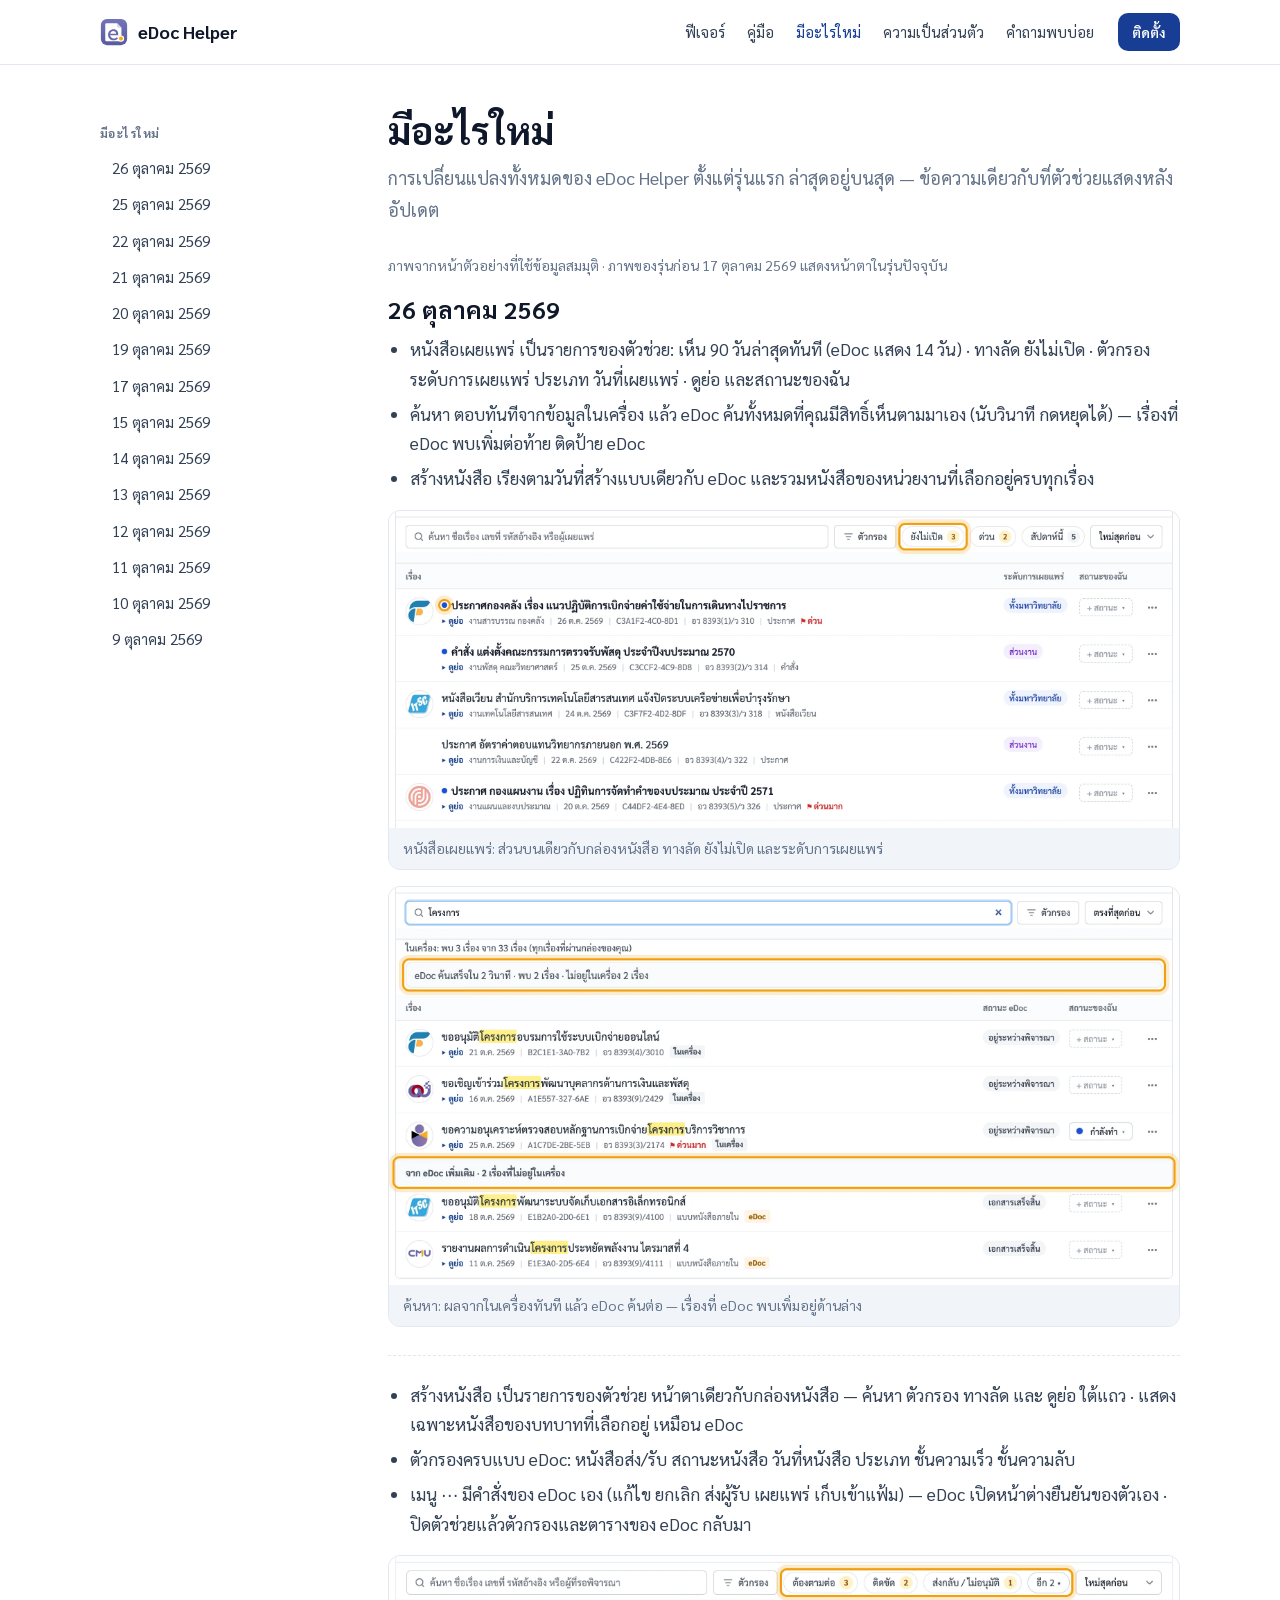
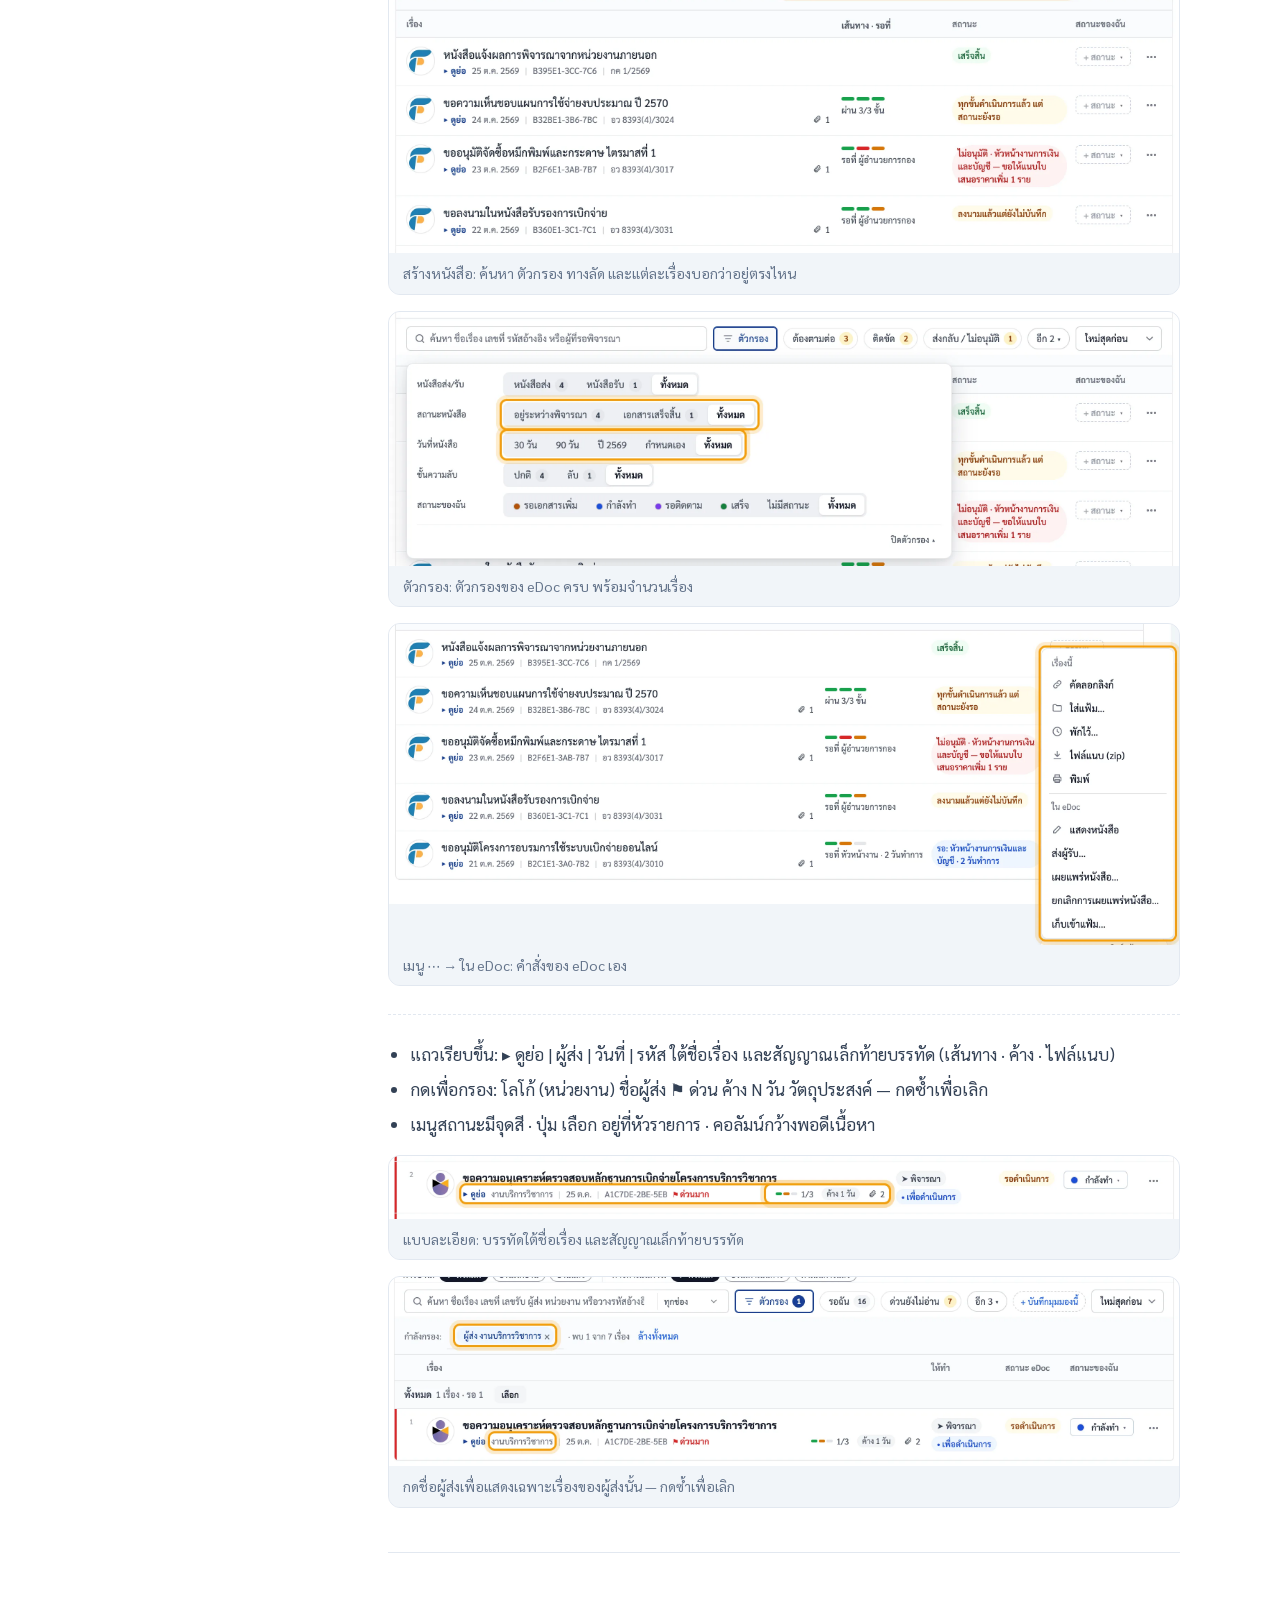
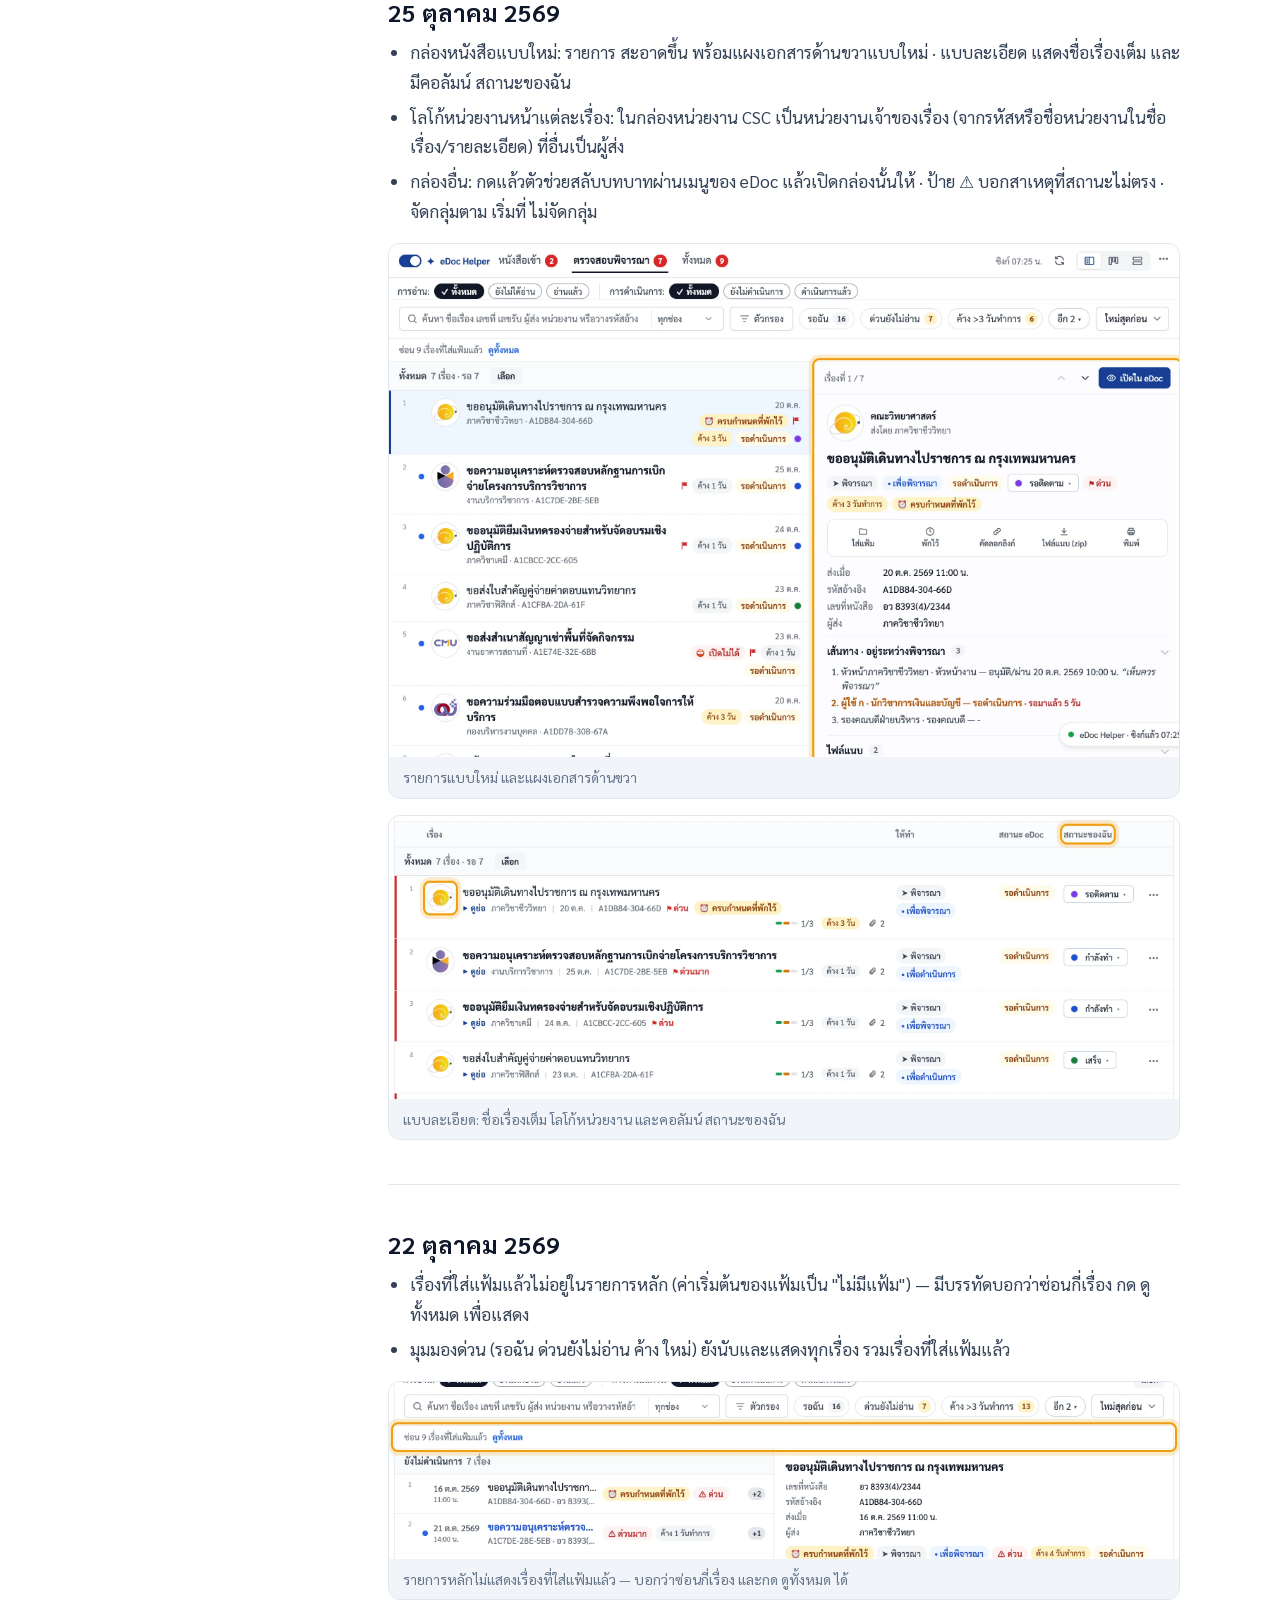
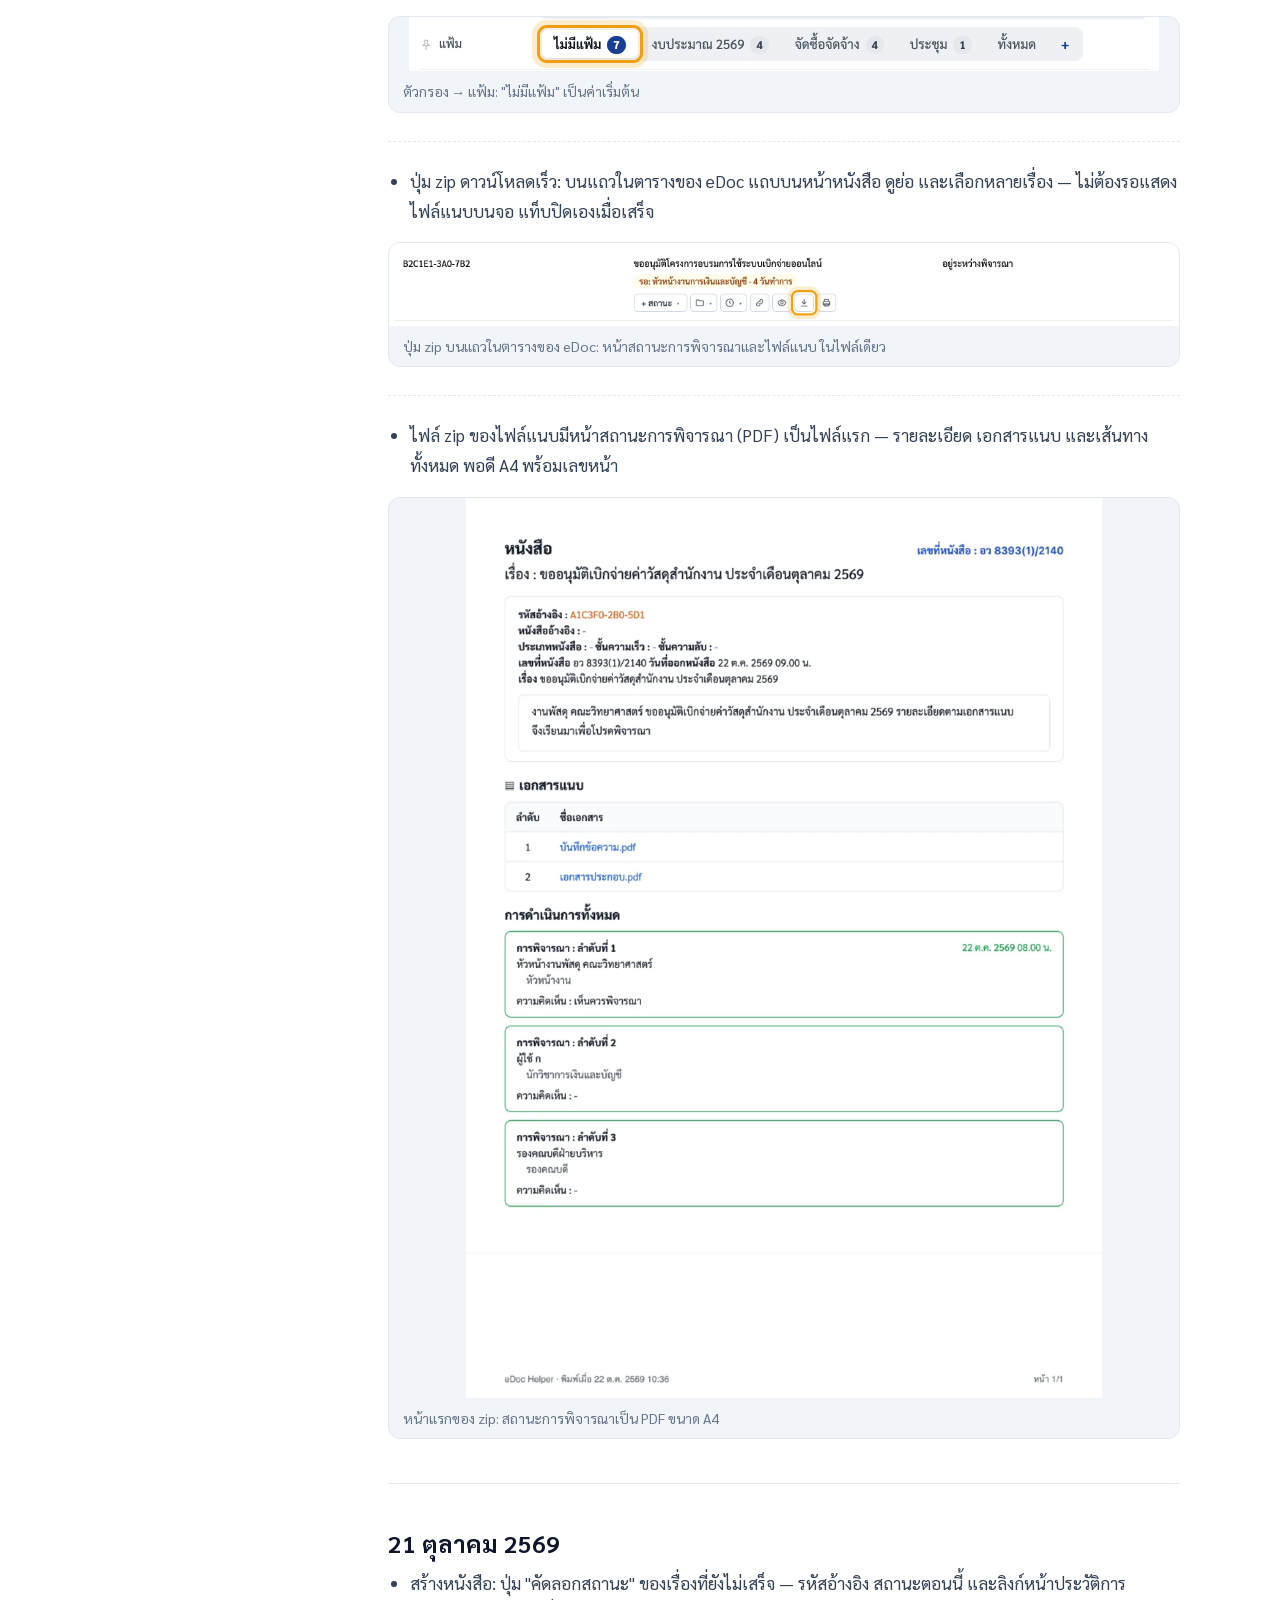
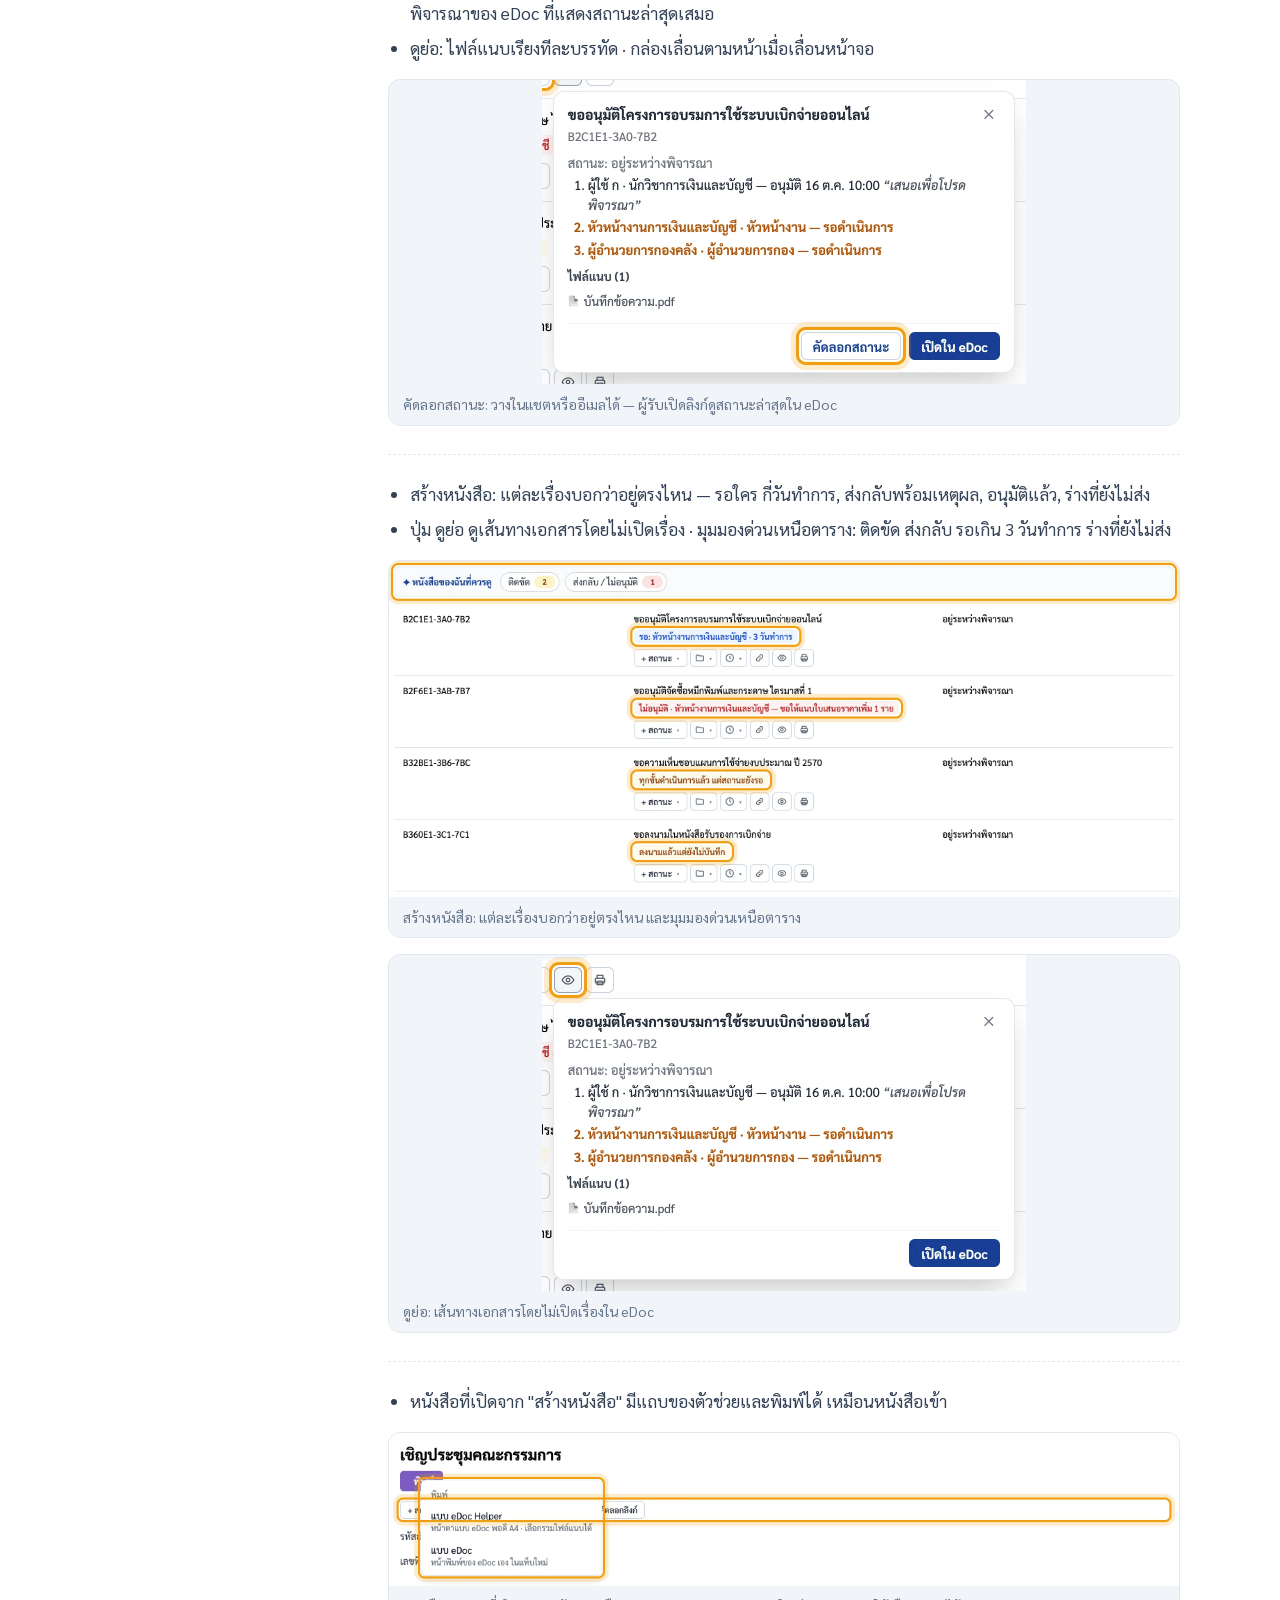
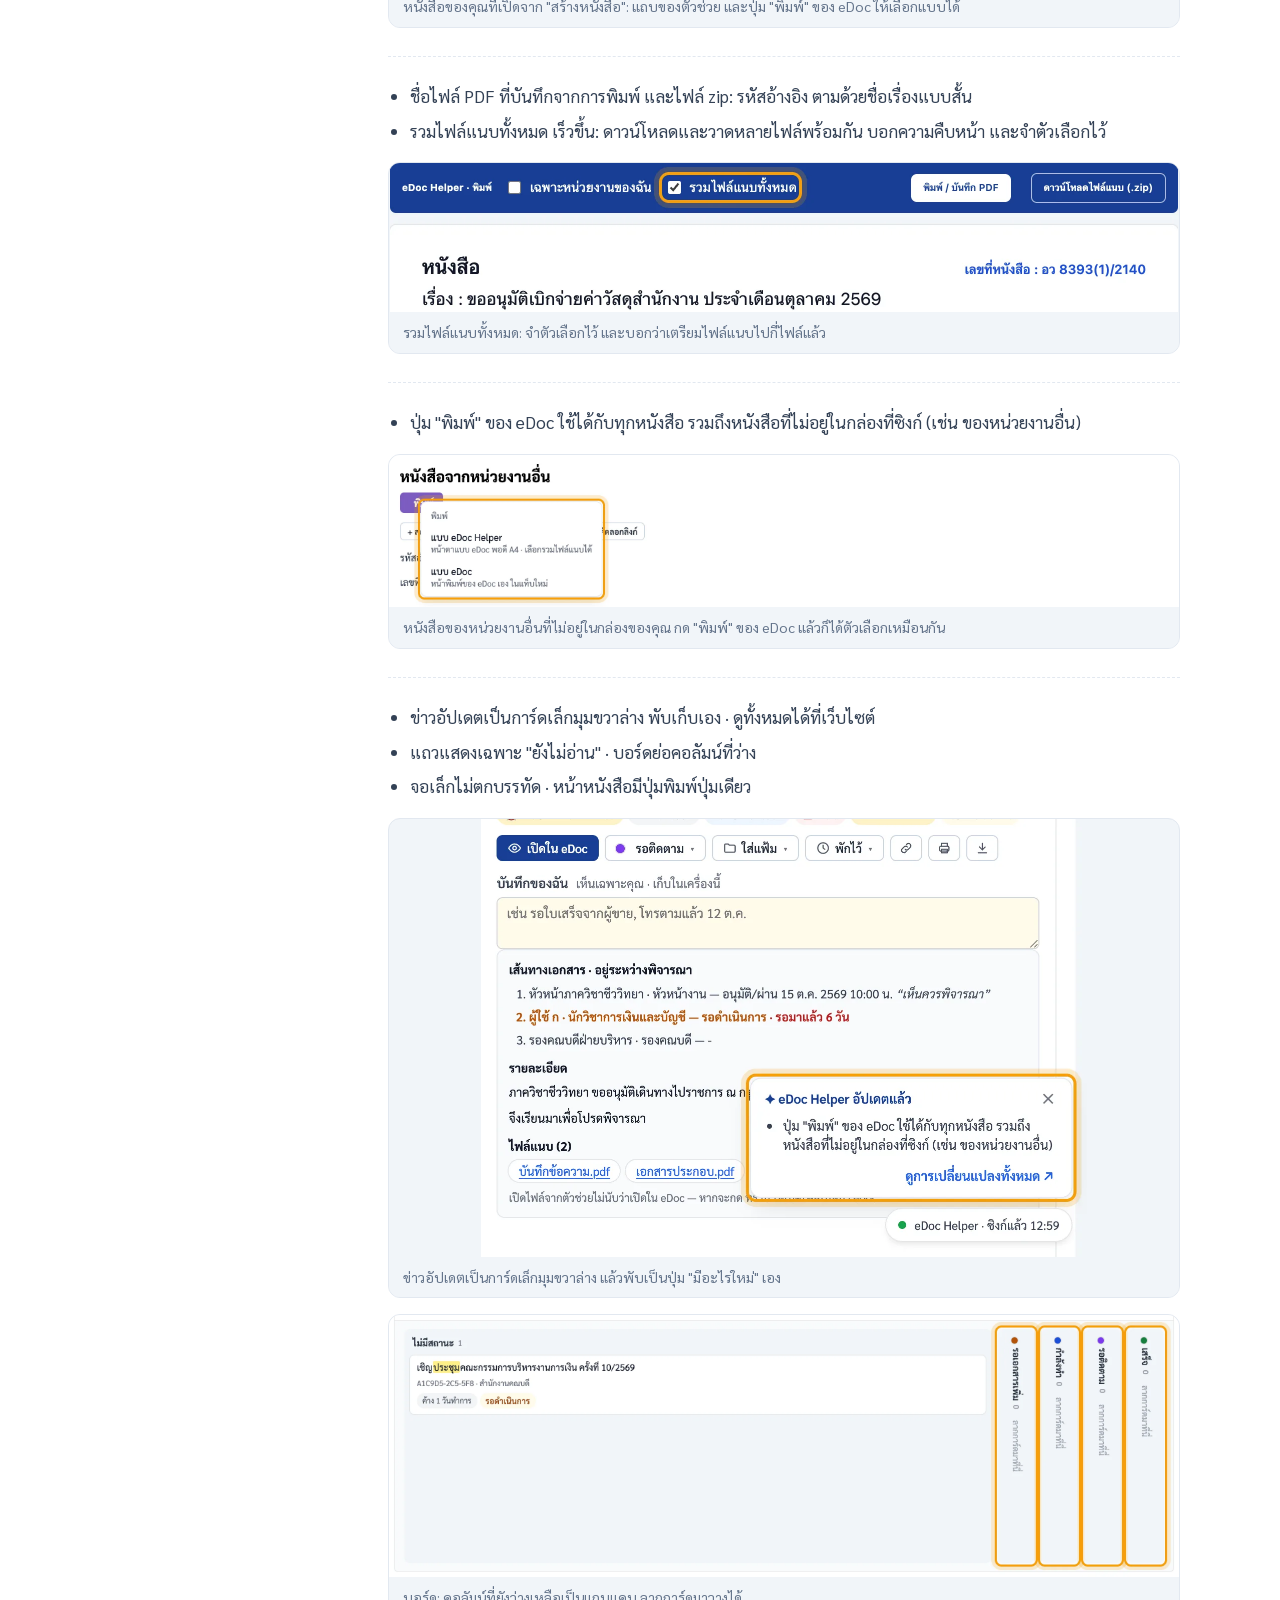
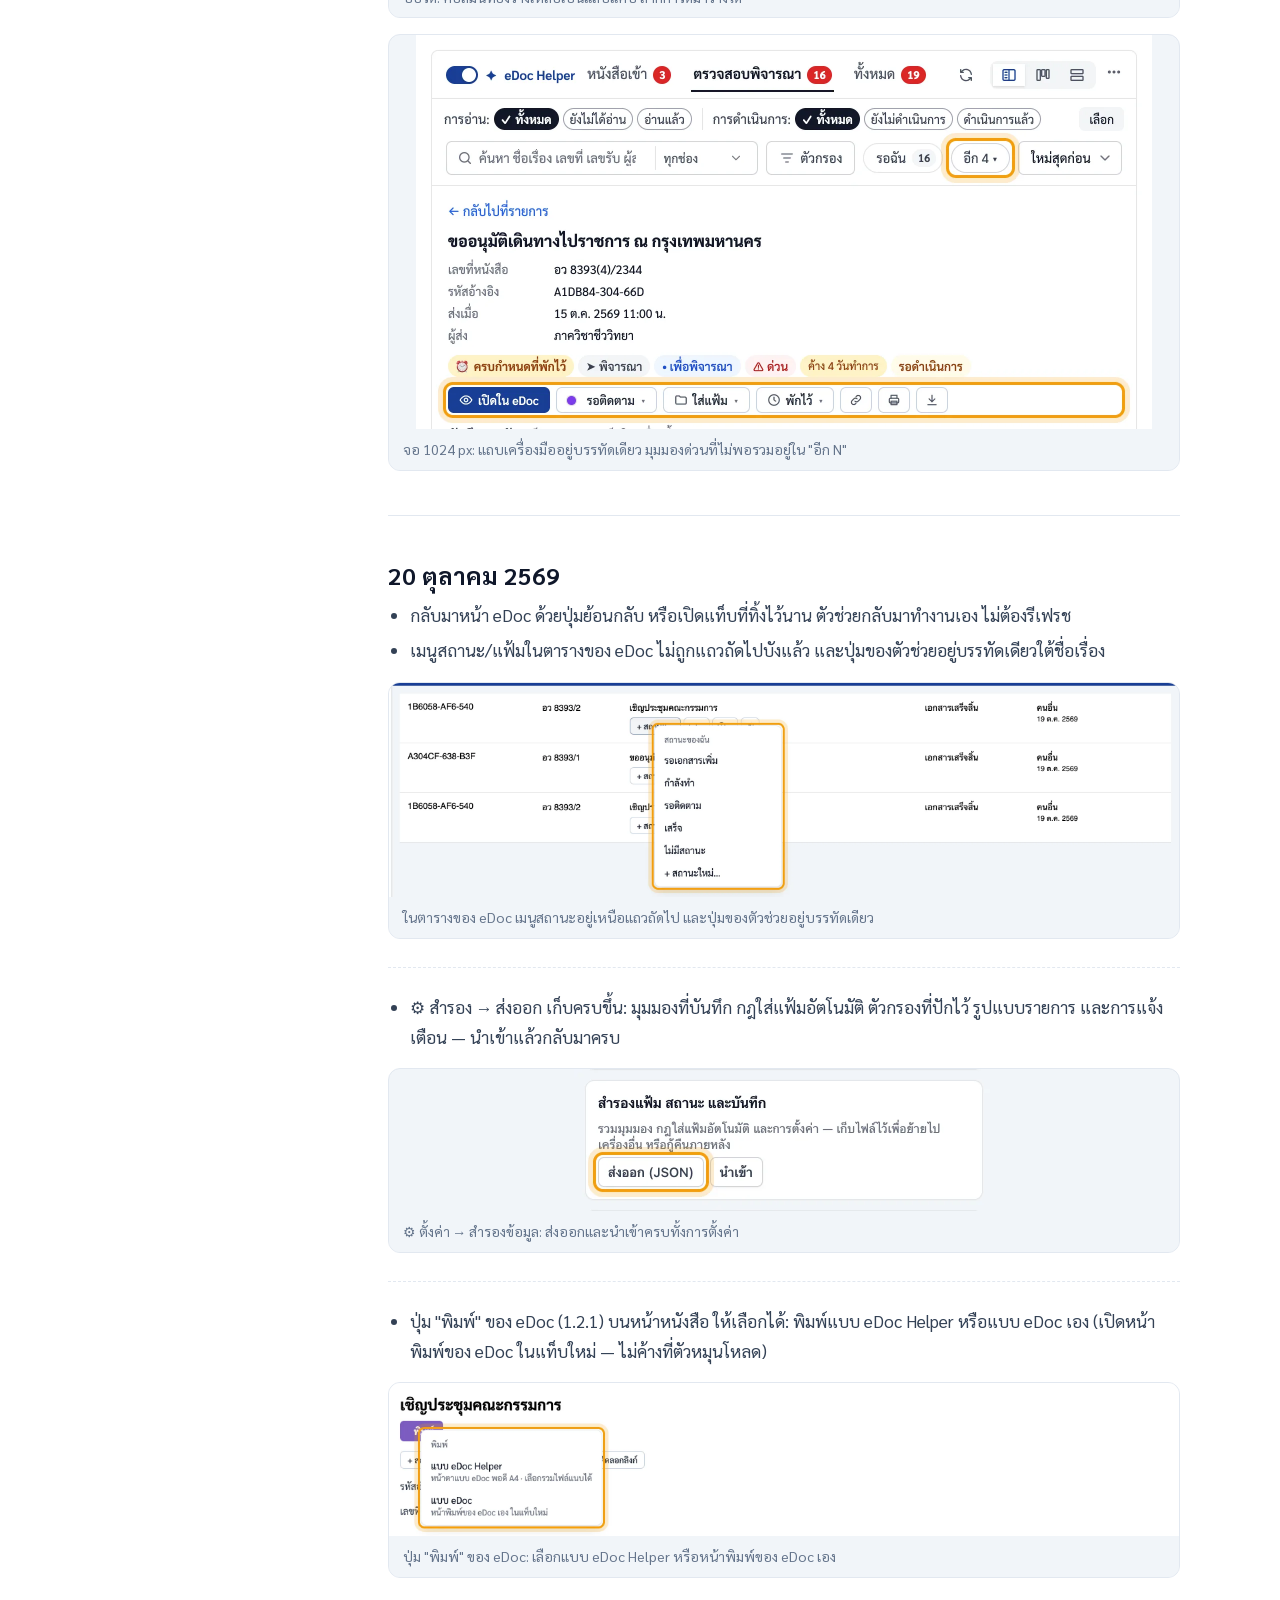
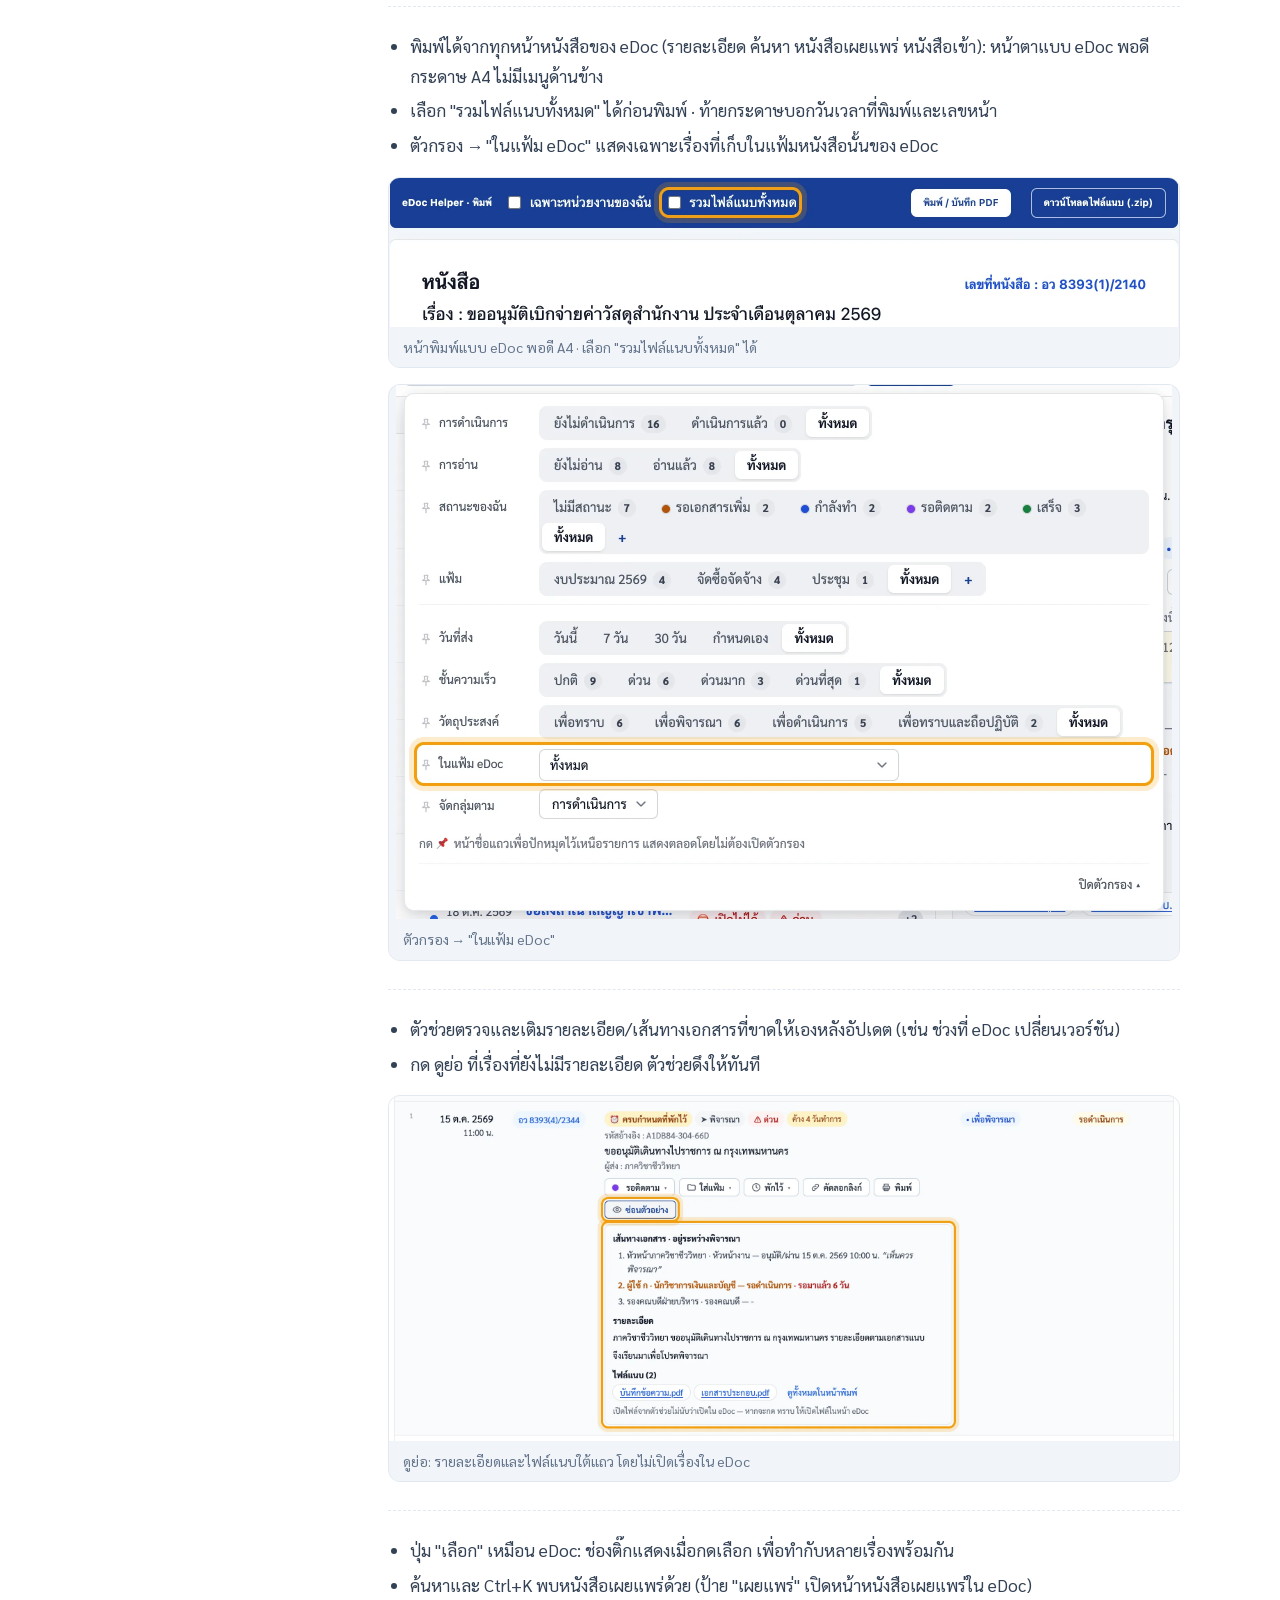
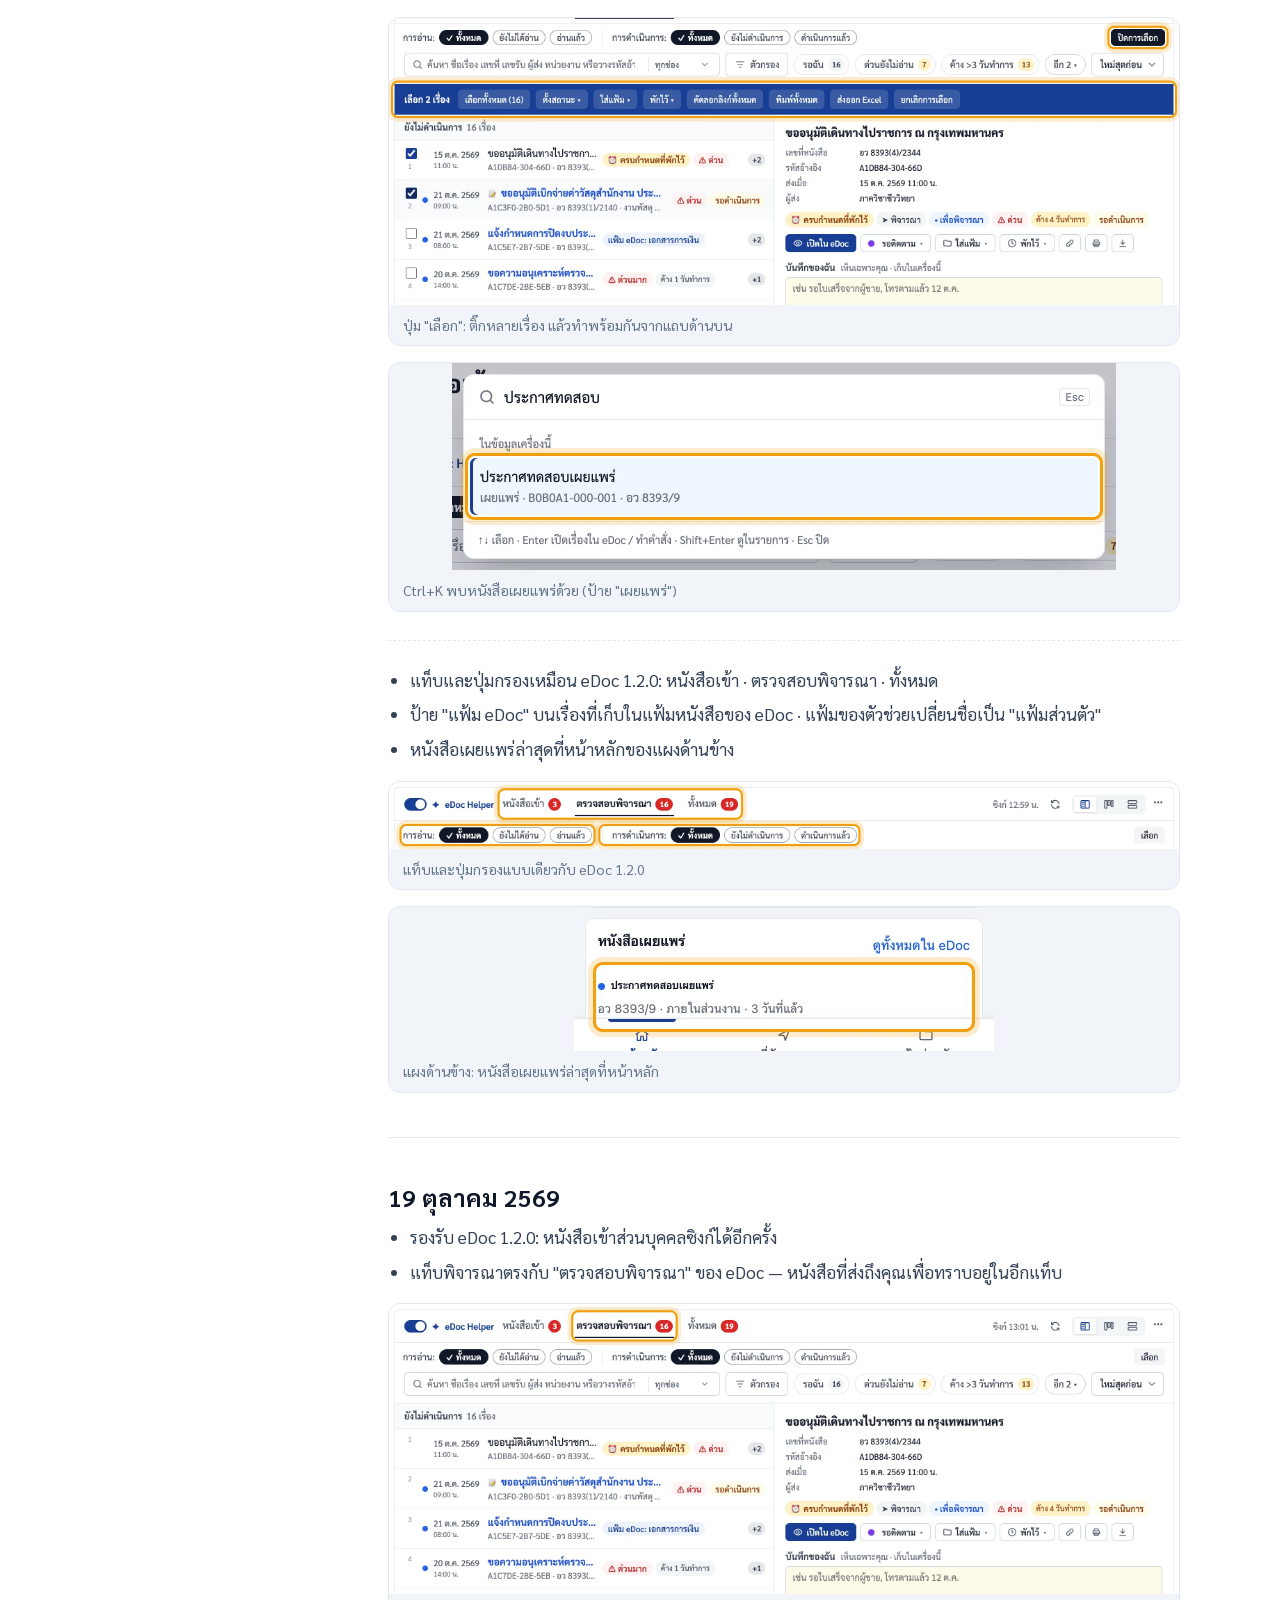
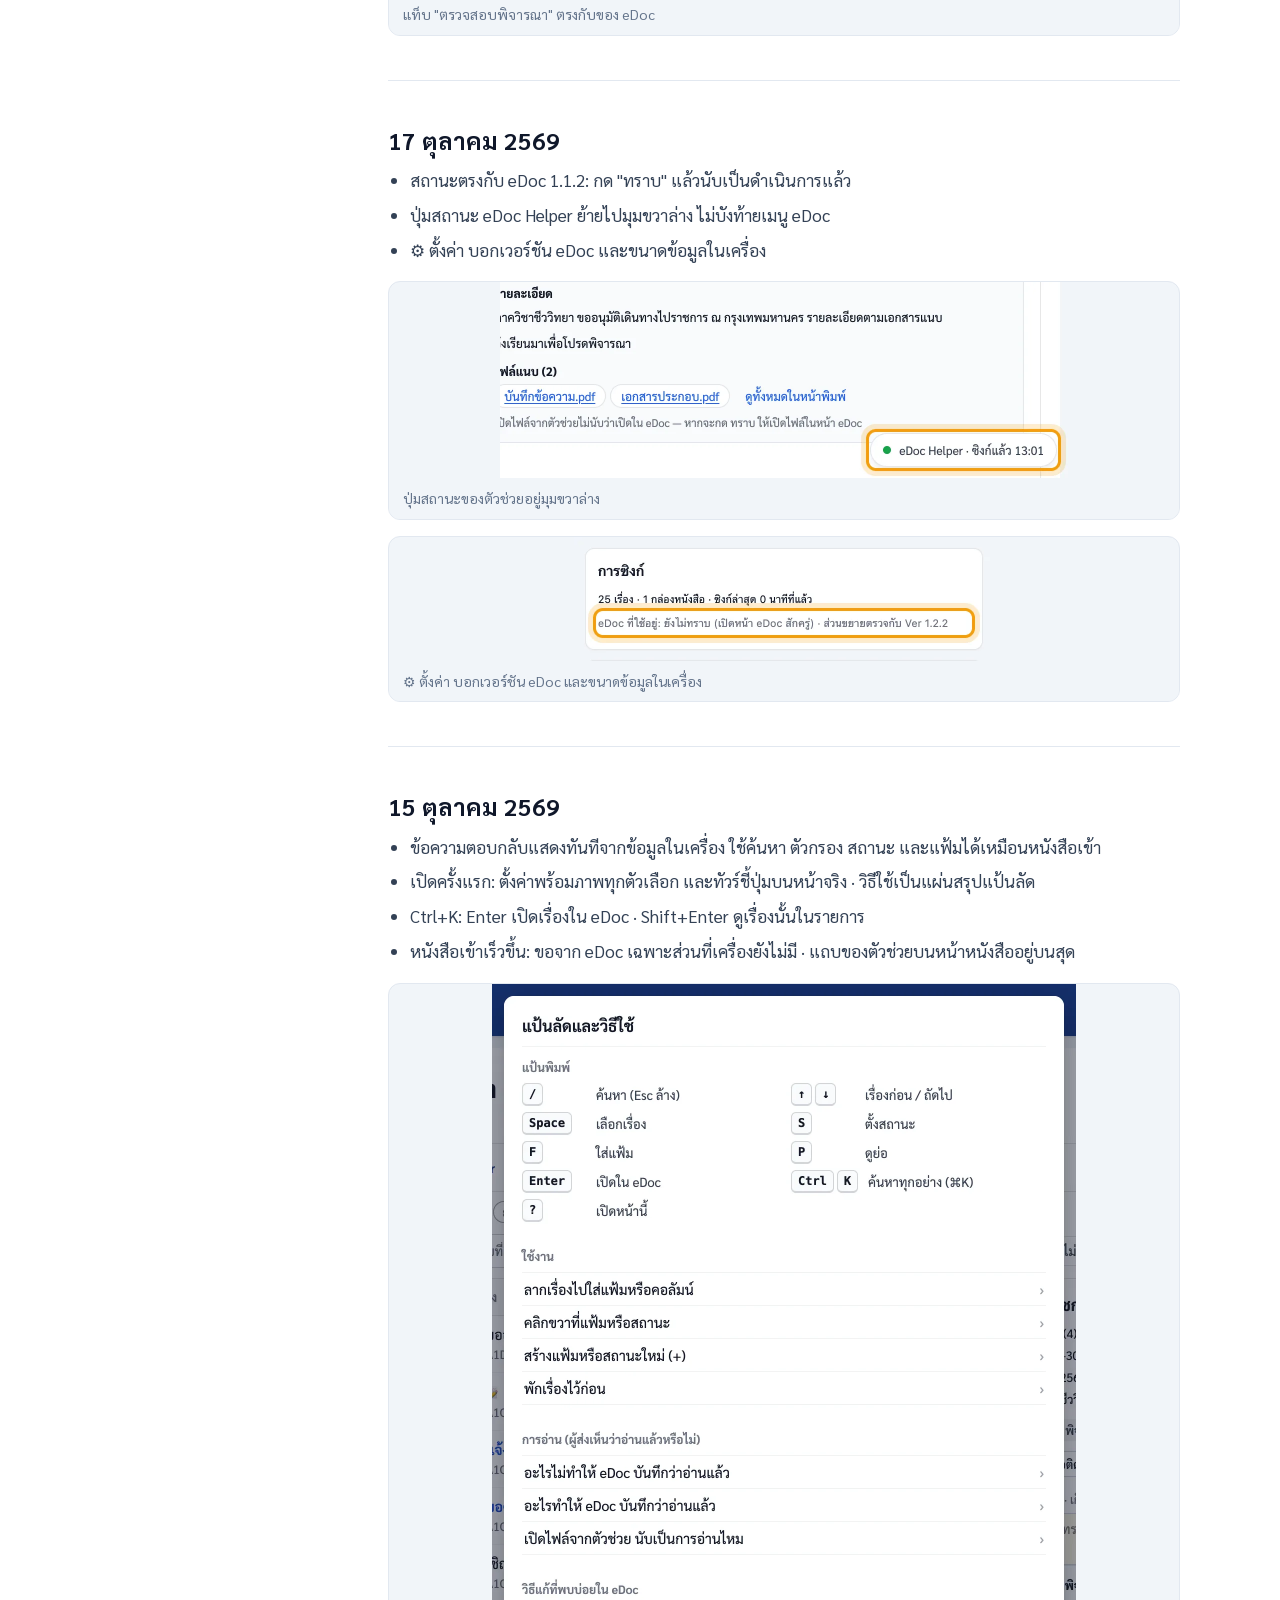
==== commit b9cc3c71: "release(extension): what's new for หนังสือเผยแพร่, ค้นหา and the สร้างหนังสือ order, with site figur" ====
--- a/changes.html
+++ b/changes.html
@@ -45,6 +45,15 @@
 
     <section id="d2026-10-26">
       <h2>26 ตุลาคม 2569</h2>
+      <div class="rel" id="n2026-10-26c">
+      <ul>
+        <li data-note="2026-10-26c">หนังสือเผยแพร่ เป็นรายการของตัวช่วย: เห็น 90 วันล่าสุดทันที (eDoc แสดง 14 วัน) · ทางลัด ยังไม่เปิด · ตัวกรองระดับการเผยแพร่ ประเภท วันที่เผยแพร่ · ดูย่อ และสถานะของฉัน</li>
+        <li data-note="2026-10-26c">ค้นหา ตอบทันทีจากข้อมูลในเครื่อง แล้ว eDoc ค้นทั้งหมดที่คุณมีสิทธิ์เห็นตามมาเอง (นับวินาที กดหยุดได้) — เรื่องที่ eDoc พบเพิ่มต่อท้าย ติดป้าย eDoc</li>
+        <li data-note="2026-10-26c">สร้างหนังสือ เรียงตามวันที่สร้างแบบเดียวกับ eDoc และรวมหนังสือของหน่วยงานที่เลือกอยู่ครบทุกเรื่อง</li>
+      </ul>
+        <figure class="chg"><img src="img/changes/2026-10-26c-1.webp" alt="หนังสือเผยแพร่: ส่วนบนเดียวกับกล่องหนังสือ ทางลัด ยังไม่เปิด และระดับการเผยแพร่" loading="lazy" width="1140" height="458"><figcaption>หนังสือเผยแพร่: ส่วนบนเดียวกับกล่องหนังสือ ทางลัด ยังไม่เปิด และระดับการเผยแพร่</figcaption></figure>
+        <figure class="chg"><img src="img/changes/2026-10-26c-2.webp" alt="ค้นหา: ผลจากในเครื่องทันที แล้ว eDoc ค้นต่อ — เรื่องที่ eDoc พบเพิ่มอยู่ด้านล่าง" loading="lazy" width="1140" height="575"><figcaption>ค้นหา: ผลจากในเครื่องทันที แล้ว eDoc ค้นต่อ — เรื่องที่ eDoc พบเพิ่มอยู่ด้านล่าง</figcaption></figure>
+      </div>
       <div class="rel" id="n2026-10-26b">
       <ul>
         <li data-note="2026-10-26b">สร้างหนังสือ เป็นรายการของตัวช่วย หน้าตาเดียวกับกล่องหนังสือ — ค้นหา ตัวกรอง ทางลัด และ ดูย่อ ใต้แถว · แสดงเฉพาะหนังสือของบทบาทที่เลือกอยู่ เหมือน eDoc</li>
